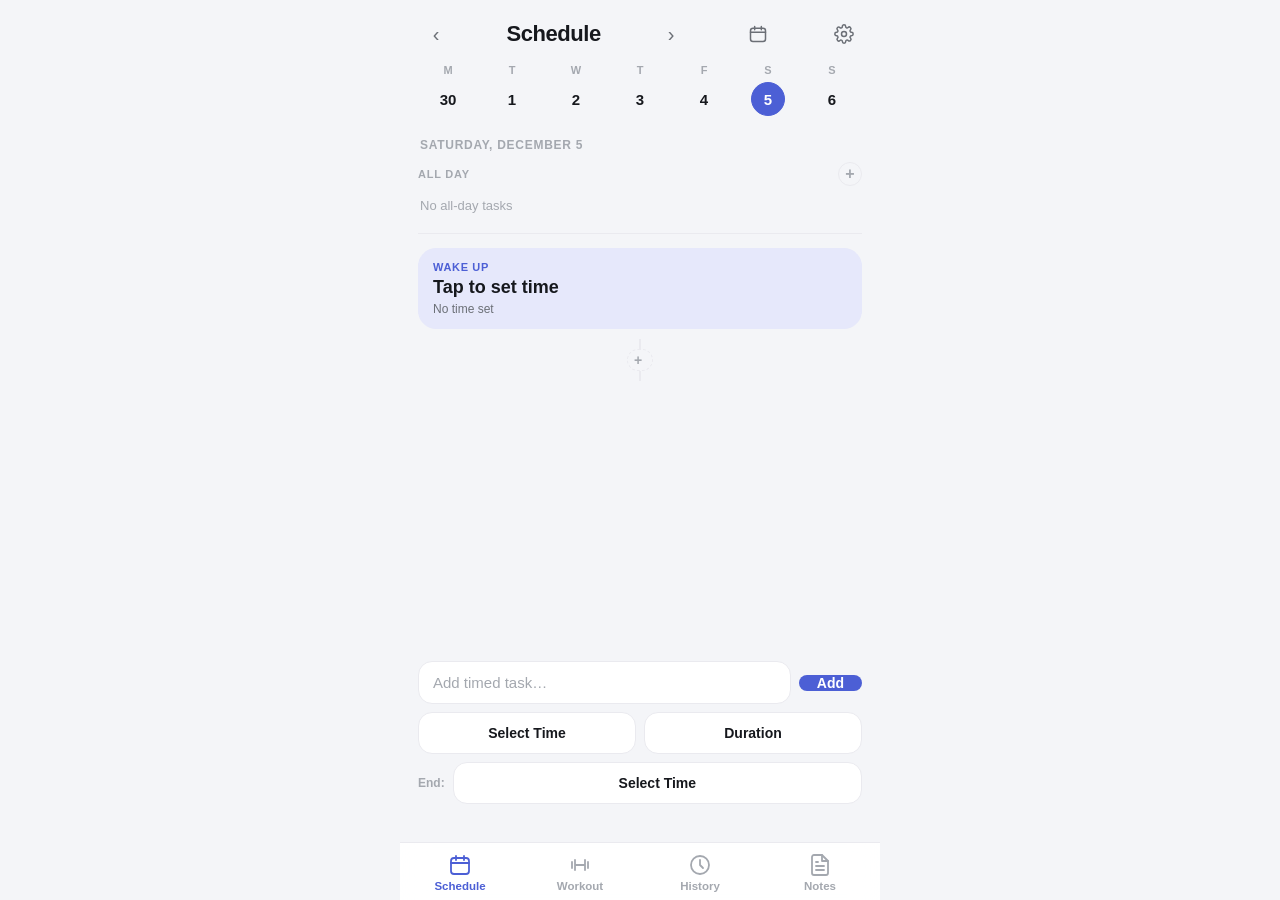
==== index.html @ 59e60d2a "Confirm before opening note links, showing the target URL" ====
<!-- write-permission test -->
<!DOCTYPE html>
<html lang="en">
<head>
<meta charset="UTF-8" />
<meta name="viewport" content="width=device-width, initial-scale=1, viewport-fit=cover, maximum-scale=1" />
<meta name="apple-mobile-web-app-capable" content="yes" />
<meta name="apple-mobile-web-app-status-bar-style" content="black-translucent" />
<meta name="apple-mobile-web-app-title" content="Day &amp; Lift" />
<meta name="mobile-web-app-capable" content="yes" />
<meta name="theme-color" content="#F4F5F8" />
<link rel="apple-touch-icon" href="icon.png" />
<title>Day &amp; Lift</title>
<style>
  :root{
    --accent-workout:#FF5A36;
    --accent-workout-soft:#FFE7DE;
    --accent-schedule:#4C5FD5;
    --accent-schedule-soft:#E6E8FB;
    --accent-notes:#10B981;
    --accent-notes-soft:#D1FAE5;
    --ink:#16181D;
    --ink-soft:#6B6F76;
    --ink-faint:#A4A8AF;
    --bg:#F4F5F8;
    --card:#FFFFFF;
    --line:#EAEAEF;
    --danger:#E0473E;
    --radius:18px;
  }
  *{box-sizing:border-box;-webkit-tap-highlight-color:transparent;}
  html,body{margin:0;padding:0;}
  body{
    font-family:-apple-system,BlinkMacSystemFont,"Segoe UI",Roboto,sans-serif;
    background:var(--bg);
    color:var(--ink);
    overscroll-behavior-y:none;
  }
  #app{
    max-width:480px;
    margin:0 auto;
    min-height:100vh;
    display:flex;
    flex-direction:column;
    position:relative;
  }
  .view{
    display:none;
    flex:1;
    padding:env(safe-area-inset-top,0px) 18px 0 18px;
    padding-bottom:96px;
    animation:fadeIn .18s ease;
  }
  .view.active{display:flex;flex-direction:column;}
  @keyframes fadeIn{from{opacity:0;transform:translateY(4px);}to{opacity:1;transform:none;}}

  .top-bar{
    display:flex;align-items:center;justify-content:space-between;
    padding:18px 2px 10px 2px;
  }
  .top-bar h1{font-size:22px;font-weight:800;margin:0;letter-spacing:-0.02em;}
  .week-nav{
    background:none;border:none;font-size:20px;color:var(--ink-soft);
    width:32px;height:32px;border-radius:50%;display:flex;align-items:center;justify-content:center;
  }
  .week-nav:active{background:var(--line);}
  .today-btn{
    border:none;background:var(--line);color:var(--ink-soft);
    font-size:12px;font-weight:700;padding:6px 10px;border-radius:20px;
  }

  .day-strip{
    display:flex;justify-content:space-between;gap:4px;
    padding:4px 0 18px 0;
  }
  .day-cell{
    flex:1;display:flex;flex-direction:column;align-items:center;gap:6px;
    background:none;border:none;padding:0;
  }
  .day-cell .wd{font-size:11px;font-weight:700;color:var(--ink-faint);}
  .day-cell .num{
    width:34px;height:34px;border-radius:50%;
    display:flex;align-items:center;justify-content:center;
    font-size:15px;font-weight:700;color:var(--ink);
    border:1.5px solid transparent;
  }
  .day-cell.today .num{border-color:var(--accent-color);}
  .day-cell.selected .num{background:var(--accent-color);color:#fff;border-color:var(--accent-color);}

  .section-label{
    font-size:12px;font-weight:800;letter-spacing:.06em;text-transform:uppercase;
    color:var(--ink-faint);margin:4px 2px 10px 2px;display:flex;align-items:center;
  }

  .list{display:flex;flex-direction:column;gap:10px;flex:1;overflow-y:auto;}

  .card{
    background:var(--card);border:1px solid var(--line);border-radius:var(--radius);
    padding:14px;display:flex;align-items:center;gap:12px;
  }
  .order-circle{
    width:30px;height:30px;border-radius:50%;background:var(--accent-color);
    color:#fff;font-weight:800;font-size:13px;
    display:flex;align-items:center;justify-content:center;flex-shrink:0;
  }
  .card-body{flex:1;min-width:0;}
  .card-body .name{font-weight:800;font-size:15px;line-height:1.3;}
  .card-body .sub{font-size:13px;color:var(--ink-soft);margin-top:2px;}
  .chevron{color:var(--ink-faint);font-size:18px;font-weight:700;}

  .task-card{align-items:stretch;}
  .task-time-bar{
    display:flex;justify-content:space-between;align-items:center;
    padding:0 2px 6px 2px;border-bottom:1px solid var(--line);margin-bottom:6px;
  }
  .task-time-range{display:flex;align-items:center;gap:5px;font-size:12px;font-weight:700;}
  .time-start{color:var(--accent-color);}
  .time-arrow{color:var(--ink-faint);font-size:11px;}
  .time-end{color:var(--ink-soft);}
  .time-unset{color:var(--ink-faint);font-style:italic;}
  .task-meta-dur{font-size:12px;font-weight:700;color:var(--ink-faint);}
  .pin-icon{font-size:11px;opacity:0.6;}
  .overlap-badge{font-size:11px;font-weight:700;color:#fff;background:var(--danger);border-radius:8px;padding:2px 8px;margin-bottom:4px;display:inline-block;}
  .task-main-row{display:flex;align-items:center;gap:12px;}
  /* Subtask progress pill on card */
  .subtask-pill{font-size:11px;font-weight:700;color:var(--ink-faint);background:var(--bg);border:1px solid var(--line);border-radius:20px;padding:2px 8px;margin-left:6px;white-space:nowrap;}
  .subtask-pill.done-all{color:var(--accent-schedule);border-color:var(--accent-schedule);}
  /* Subtask section in detail sheet */
  .subtask-section{margin:16px 0 0 0;}
  .subtask-section-label{font-size:12px;font-weight:800;color:var(--ink-faint);text-transform:uppercase;letter-spacing:.06em;margin-bottom:10px;}
  .subtask-list{display:flex;flex-direction:column;gap:6px;margin-bottom:10px;}
  .subtask-row{display:flex;align-items:center;gap:10px;background:var(--bg);border-radius:12px;padding:10px 12px;}
  .subtask-check{width:20px;height:20px;border-radius:50%;border:2px solid var(--line);background:none;cursor:pointer;flex-shrink:0;display:flex;align-items:center;justify-content:center;font-size:11px;font-weight:800;color:transparent;}
  .subtask-check.done{background:var(--accent-schedule);border-color:var(--accent-schedule);color:#fff;}
  .subtask-text{flex:1;font-size:14px;font-weight:600;}
  .subtask-text.done{text-decoration:line-through;color:var(--ink-faint);}
  .subtask-dur-label{font-size:12px;font-weight:700;color:var(--ink-faint);white-space:nowrap;}
  .subtask-del{background:none;border:none;color:var(--ink-faint);font-size:14px;cursor:pointer;padding:0 2px;line-height:1;}
  .subtask-add-row{display:flex;gap:8px;align-items:center;}
  .subtask-add-input{flex:1;border:1px solid var(--line);background:var(--card);border-radius:12px;padding:10px 12px;font-size:14px;color:var(--ink);}
  .subtask-dur-sel{border:1px solid var(--line);background:var(--card);border-radius:12px;padding:10px 8px;font-size:13px;font-weight:700;color:var(--ink);-webkit-appearance:none;appearance:none;width:90px;}
  .subtask-add-btn{border:none;background:var(--accent-schedule);color:#fff;font-weight:800;font-size:18px;border-radius:12px;width:40px;height:40px;cursor:pointer;flex-shrink:0;}
  /* Subtask rows on task card (same style as main row, separated by a rule) */
  .card-subtask-rows{display:flex;flex-direction:column;}
  .card-subtask-item{border-top:1px solid var(--line);margin-top:8px;padding-top:8px;}
  /* Timeline connector between cards */
  .tl-connector{
    display:flex;flex-direction:column;align-items:center;gap:0;padding:0;
  }
  .tl-line{width:2px;height:10px;background:var(--line);flex-shrink:0;}
  .tl-connector.tight .tl-line{height:3px;}
  .tl-insert-btn{
    display:flex;align-items:center;gap:6px;
    background:none;border:1.5px dashed var(--line);border-radius:20px;
    padding:3px 10px 3px 6px;cursor:pointer;color:var(--ink-faint);
    transition:border-color .15s,color .15s,opacity .15s;
  }
  .tl-connector.tight .tl-insert-btn{padding:2px 7px;opacity:.45;border-style:solid;border-width:1px;}
  .tl-connector.tight .tl-insert-btn:active{opacity:1;border-color:var(--accent-schedule);color:var(--accent-schedule);}
  .tl-insert-btn:active{border-color:var(--accent-schedule);color:var(--accent-schedule);}
  .tl-insert-icon{font-size:14px;font-weight:800;line-height:1;}
  .tl-gap-time{font-size:12px;font-weight:700;}
  .tl-free-time{font-size:11px;font-weight:500;opacity:0.7;}
  .checkbox{
    width:24px;height:24px;border-radius:50%;border:2px solid var(--line);
    flex-shrink:0;display:flex;align-items:center;justify-content:center;color:#fff;font-size:13px;
    background:var(--card);
  }
  .checkbox.done{background:var(--accent-color);border-color:var(--accent-color);}
  .task-text{flex:1;font-size:15px;font-weight:600;line-height:1.3;}
  .task-text.done{color:var(--ink-faint);text-decoration:line-through;}
  .task-time{font-size:12px;color:var(--ink-soft);margin-top:3px;font-weight:600;}
  .task-meta{font-size:12px;color:var(--ink-faint);margin-top:3px;font-weight:600;}
  .task-del{background:none;border:none;color:var(--ink-faint);font-size:18px;padding:0 2px;}
  .task-del.confirm{color:var(--danger);font-weight:800;}
  .subtask-del.confirm{color:var(--danger);font-weight:800;font-size:12px;}

  .empty-state{
    text-align:center;color:var(--ink-faint);font-size:14px;font-weight:600;
    padding:36px 12px;
  }

  .reorderable{touch-action:pan-y;user-select:none;}
  #sched-list,#wk-list{user-select:none;}
  .wakeup-card,.tl-connector{user-select:none;}
  .reorderable.dragging{
    box-shadow:0 10px 26px rgba(20,20,30,.2);
    opacity:.97;
    z-index:5;
    position:relative;
  }

  .add-bar{
    display:flex;gap:8px;margin-top:12px;
    position:sticky;bottom:0;background:var(--bg);padding-top:6px;
  }
  .add-bar input[type=text]{
    flex:1;border:1px solid var(--line);background:var(--card);
    border-radius:14px;padding:12px 14px;font-size:15px;color:var(--ink);
    min-width:0;
  }
  .add-bar select{
    border:1px solid var(--line);background:var(--card);
    border-radius:14px;padding:12px 8px;font-size:14px;color:var(--ink);font-weight:700;
    -webkit-appearance:none;appearance:none;text-align:center;
  }
  .add-bar input::placeholder{color:var(--ink-faint);}
  .add-bar button{
    border:none;background:var(--accent-color);color:#fff;font-weight:800;
    font-size:14px;border-radius:14px;padding:0 18px;
  }
  .add-bar button:active{opacity:.8;}
  /* Workout-specific two-row add bar */
  .wk-add-bar{
    display:flex;flex-direction:column;gap:6px;
    margin-top:12px;position:sticky;bottom:0;background:var(--bg);padding-top:6px;
  }
  .wk-add-row{display:flex;gap:8px;}
  .wk-add-row input[type=text]{
    flex:1;border:1px solid var(--line);background:var(--card);
    border-radius:14px;padding:12px 14px;font-size:15px;color:var(--ink);min-width:0;
  }
  .wk-add-row input[type=text]::placeholder{color:var(--ink-faint);}
  .wk-add-row button{
    border:none;background:var(--accent-color);color:#fff;font-weight:800;
    font-size:14px;border-radius:14px;padding:0 18px;
  }
  .wk-add-row button:active{opacity:.8;}
  .wk-add-row select{
    flex:1;border:1px solid var(--line);background:var(--card);
    border-radius:14px;padding:12px 8px;font-size:14px;color:var(--ink);font-weight:700;
    -webkit-appearance:none;appearance:none;text-align:center;
  }

  .bottom-nav{
    position:fixed;left:0;right:0;bottom:0;
    max-width:480px;margin:0 auto;
    background:rgba(255,255,255,.92);backdrop-filter:blur(14px);
    border-top:1px solid var(--line);
    display:flex;
    padding-bottom:env(safe-area-inset-bottom,0px);
  }
  .nav-btn{
    flex:1;display:flex;flex-direction:column;align-items:center;gap:3px;
    background:none;border:none;padding:10px 0 8px 0;color:var(--ink-faint);font-size:11.5px;font-weight:700;
  }
  .nav-btn svg{width:24px;height:24px;}
  .nav-btn.active{color:var(--nav-accent);}

  /* Set editor sheet */
  .overlay{
    position:fixed;inset:0;background:rgba(20,20,25,.4);
    display:none;align-items:flex-end;justify-content:center;z-index:50;
  }
  .overlay.open{display:flex;}
  .sheet{
    width:100%;max-width:480px;background:var(--bg);
    border-radius:24px 24px 0 0;padding:14px 18px;
    padding-bottom:calc(20px + env(safe-area-inset-bottom,0px));
    max-height:80vh;overflow-y:auto;
    transform:translateY(100%);transition:transform .22s ease;
  }
  .overlay.open .sheet{transform:none;}
  .sheet-handle{width:36px;height:5px;background:var(--line);border-radius:3px;margin:0 auto 14px auto;}
  .sheet-header{display:flex;align-items:center;justify-content:space-between;margin-bottom:14px;}
  .sheet-header h2{font-size:18px;font-weight:800;margin:0;}
  .editable-title{cursor:pointer;border-bottom:1.5px dashed transparent;transition:border-color .15s;}
  .editable-title:hover{border-bottom-color:var(--line);}
  .editable-title-input{font-size:18px;font-weight:800;border:none;border-bottom:2px solid var(--accent-color,var(--accent-schedule));background:none;color:var(--ink);outline:none;width:100%;min-width:0;}
  .sheet-icon-btn{background:var(--line);border:none;width:32px;height:32px;border-radius:50%;color:var(--ink-soft);font-size:15px;}
  .sheet-icon-btn.danger{background:#FBE3E1;color:var(--danger);}
  .set-row{
    background:var(--card);border:1px solid var(--line);border-radius:14px;
    padding:10px 12px;margin-bottom:8px;
  }
  .set-row-top{display:flex;align-items:center;justify-content:space-between;margin-bottom:8px;}
  .set-row-top .set-num{font-weight:800;font-size:13px;color:var(--ink-soft);}
  .set-row-top .rm{background:none;border:none;color:var(--ink-faint);font-size:17px;}
  .set-fields{display:flex;gap:10px;}
  .field-group{
    flex:1;display:flex;align-items:center;gap:5px;
    background:var(--bg);border:1px solid var(--line);border-radius:10px;padding:8px 10px;
  }
  .field-group input{
    width:30px;flex:0 0 auto;border:none;background:none;font-size:15px;font-weight:700;
    color:var(--ink);text-align:center;padding:0;
  }
  .field-group .sep{color:var(--ink-faint);font-weight:700;}
  .field-group .unit{font-size:11px;color:var(--ink-faint);font-weight:700;margin-left:auto;}
  .add-set-btn{
    width:100%;border:1.5px dashed var(--line);background:none;color:var(--accent-workout);
    font-weight:800;font-size:14px;border-radius:14px;padding:12px;margin-top:4px;
  }
  .wk-est-time{text-align:center;font-size:13px;font-weight:700;color:var(--ink-faint);padding:10px 0 4px;}
  .wk-timer-area-wrap{padding:10px 0 4px;}
  .wk-start-btn{width:100%;border:none;background:var(--accent-workout);color:#fff;font-weight:800;font-size:15px;border-radius:14px;padding:13px;cursor:pointer;margin-bottom:6px;}
  .wk-start-btn:active{opacity:.8;}
  .wk-pause-btn{width:100%;border:1.5px solid var(--accent-workout);background:none;color:var(--accent-workout);font-weight:800;font-size:15px;border-radius:14px;padding:13px;cursor:pointer;margin-bottom:6px;}
  .wk-pause-btn:active{opacity:.6;}
  .wk-reset-btn{display:block;width:100%;border:none;background:none;color:var(--ink-faint);font-size:13px;font-weight:700;padding:6px;cursor:pointer;text-align:center;}
  .wk-reset-btn:active{color:var(--danger);}
  .wk-timer-row{display:flex;align-items:baseline;justify-content:center;gap:10px;flex-wrap:wrap;padding:4px 0;}
  .wk-elapsed{font-size:22px;font-weight:800;color:var(--ink);font-variant-numeric:tabular-nums;}
  .wk-timer-stats{font-size:13px;font-weight:600;color:var(--ink-soft);}
  .wk-behind{color:var(--danger);}
  .wk-ex-dur{font-size:12px;font-weight:700;color:var(--ink-faint);margin-right:4px;white-space:nowrap;}
  .wk-done-circle{width:28px;height:28px;border-radius:50%;border:1.5px solid var(--line);display:flex;align-items:center;justify-content:center;font-size:13px;font-weight:700;color:var(--ink-faint);flex-shrink:0;cursor:pointer;}
  .wk-done-circle.done{background:var(--accent-workout);border-color:var(--accent-workout);color:#fff;}
  .card.ex-done{opacity:0.55;}
  .set-done-btn{background:none;border:1.5px solid var(--line);border-radius:50%;width:26px;height:26px;font-size:13px;color:var(--ink-faint);cursor:pointer;flex-shrink:0;display:flex;align-items:center;justify-content:center;}
  .set-done-btn.done{background:var(--accent-workout);border-color:var(--accent-workout);color:#fff;}
  .set-row.set-done{opacity:0.5;}
  .wk-rest-connector{display:flex;justify-content:center;padding:4px 0;cursor:pointer;}
  .wk-rest-label{font-size:12px;font-weight:600;color:var(--ink-faint);background:var(--line);border-radius:8px;padding:3px 10px;}
  .wk-rest-connector:active .wk-rest-label{opacity:0.6;}
  .wk-add-more-btn{
    width:100%;border:1.5px dashed var(--line);background:none;color:var(--accent-workout);
    font-weight:800;font-size:14px;border-radius:14px;padding:13px;margin-top:4px;cursor:pointer;
  }
  .wk-select-btn{background:none;border:1.5px solid var(--line);border-radius:10px;padding:5px 11px;font-size:13px;font-weight:700;color:var(--ink-soft);cursor:pointer;flex-shrink:0;}
  .wk-select-btn.active{background:var(--accent-workout);border-color:var(--accent-workout);color:#fff;}
  .wk-lib-link{width:100%;border:1.5px dashed var(--line);background:none;color:var(--ink-soft);font-weight:700;font-size:13px;border-radius:14px;padding:10px;margin-top:4px;cursor:pointer;}
  .wk-lib-date-btn{margin-left:auto;background:none;border:1.5px solid var(--line);border-radius:10px;padding:4px 10px;font-size:12px;font-weight:700;color:var(--ink-soft);cursor:pointer;flex-shrink:0;}
  .sheet-lib-save-btn{width:100%;border:1.5px dashed var(--line);background:none;color:var(--ink-soft);font-weight:700;font-size:13px;border-radius:14px;padding:11px;margin-top:14px;cursor:pointer;}
  .sheet-lib-save-btn:active{color:var(--accent-workout);border-color:var(--accent-workout);}
  .lib-sel-actions{display:flex;gap:8px;padding:10px 0 4px;}
  .lib-sel-count{font-size:13px;font-weight:700;color:var(--ink-soft);flex:1;align-self:center;}
  .lib-sel-add-btn{background:var(--accent-workout);color:#fff;border:none;border-radius:10px;padding:8px 13px;font-size:13px;font-weight:700;cursor:pointer;}
  .lib-sel-add-btn:disabled{opacity:.4;cursor:default;}
  .lib-sel-del-btn{background:none;border:1.5px solid var(--danger);color:var(--danger);border-radius:10px;padding:7px 13px;font-size:13px;font-weight:700;cursor:pointer;}
  .lib-sel-del-btn:disabled{opacity:.4;cursor:default;}
  .lib-ex-row.lib-selected{outline:2px solid var(--accent-workout);border-radius:10px;background:var(--accent-workout-soft);}
  .ex-sel-dot{width:22px;height:22px;border-radius:50%;border:2px solid var(--line);display:flex;align-items:center;justify-content:center;font-size:12px;color:var(--ink-faint);flex-shrink:0;}
  .ex-sel-dot.sel{background:var(--accent-workout);border-color:var(--accent-workout);color:#fff;}
  .card.ex-selected{outline:2px solid var(--accent-workout);background:var(--accent-workout-soft);}
  /* Sticky select bar */
  #wk-select-sticky{display:none;position:sticky;bottom:0;background:var(--bg);flex-direction:column;gap:6px;padding:10px 0 calc(10px + env(safe-area-inset-bottom,0px));border-top:1px solid var(--line);}
  #wk-select-sticky.visible{display:flex;}
  .sel-sticky-row{display:flex;align-items:center;gap:8px;}
  .sel-count-lbl{font-size:13px;font-weight:700;color:var(--ink-soft);flex:1;}
  .sel-action-btn{background:var(--accent-workout);color:#fff;border:none;border-radius:10px;padding:9px 13px;font-size:13px;font-weight:700;cursor:pointer;flex:1;}
  .sel-action-btn:disabled{opacity:.4;cursor:default;}
  .sel-del-btn{background:none;border:1.5px solid var(--danger);color:var(--danger);border-radius:10px;padding:8px 13px;font-size:13px;font-weight:700;cursor:pointer;flex:1;}
  .sel-del-btn:disabled{opacity:.4;cursor:default;}
  .sel-all-btn{background:none;border:1.5px solid var(--line);border-radius:10px;padding:8px 13px;font-size:13px;font-weight:700;color:var(--ink-soft);cursor:pointer;}
  .sel-cancel-btn{background:none;border:1.5px solid var(--line);border-radius:10px;padding:8px 13px;font-size:13px;font-weight:700;color:var(--ink-soft);cursor:pointer;}
  /* Toast */
  #wk-toast{position:fixed;top:64px;left:50%;transform:translateX(-50%);background:#1a1a1a;color:#fff;font-size:14px;font-weight:700;padding:11px 22px;border-radius:100px;z-index:200;pointer-events:none;opacity:0;transition:opacity .22s ease;white-space:nowrap;}
  #wk-toast.show{opacity:1;}
  .lib-ex-row{display:flex;align-items:center;gap:10px;padding:12px 0;border-bottom:1px solid var(--line);}
  .lib-ex-info{flex:1;min-width:0;}
  .lib-ex-name{font-size:15px;font-weight:700;color:var(--ink);white-space:nowrap;overflow:hidden;text-overflow:ellipsis;}
  .lib-ex-sub{font-size:12px;color:var(--ink-faint);margin-top:2px;}
  .lib-add-btn{background:var(--accent-workout);color:#fff;border:none;border-radius:10px;padding:7px 13px;font-size:13px;font-weight:700;cursor:pointer;flex-shrink:0;}
  .lib-del-btn{background:none;border:none;color:var(--ink-faint);font-size:18px;cursor:pointer;padding:4px 6px;flex-shrink:0;}
  .lib-empty{text-align:center;padding:32px 16px;color:var(--ink-faint);font-size:14px;line-height:1.5;}
  #lib-search{display:block;width:100%;border:1.5px solid var(--line);border-radius:14px;padding:11px 14px;font-size:14px;color:var(--ink);background:var(--bg);margin-bottom:12px;box-sizing:border-box;}
  #wk-suggest-list{display:none;position:fixed;left:0;right:0;z-index:40;background:var(--card);border:1.5px solid var(--line);border-radius:16px 16px 0 0;overflow-y:auto;max-height:45vh;box-shadow:0 -4px 20px rgba(0,0,0,.12);}
  #wk-suggest-list.open{display:block;}
  .wk-suggest-row{display:flex;align-items:center;gap:8px;padding:13px 16px;cursor:pointer;border-bottom:1px solid var(--line);}
  .wk-suggest-row:last-child{border-bottom:none;}
  .wk-suggest-row:active{background:var(--accent-workout-soft);}
  .wk-suggest-name{font-size:14px;font-weight:700;color:var(--ink);}
  .wk-suggest-sub{font-size:12px;color:var(--ink-faint);}
  .wk-suggest-browse{display:block;width:100%;text-align:center;padding:11px;font-size:13px;font-weight:700;color:var(--accent-workout);background:none;border:none;border-top:1.5px solid var(--line);cursor:pointer;}
  .wk-suggest-browse:active{opacity:.7;}
  .wk-search-expand-btn{background:none;border:1px solid var(--line);border-radius:10px;padding:0 10px;font-size:16px;color:var(--ink-faint);cursor:pointer;flex-shrink:0;height:44px;}
  .sets-stepper{display:flex;align-items:center;justify-content:center;gap:20px;padding:16px 0 4px;}
  .sets-stepper-btn{background:none;border:2px solid var(--line);border-radius:50%;width:42px;height:42px;font-size:24px;line-height:1;cursor:pointer;color:var(--ink-soft);display:flex;align-items:center;justify-content:center;}
  .sets-stepper-val{font-size:40px;font-weight:800;color:var(--ink);min-width:52px;text-align:center;font-variant-numeric:tabular-nums;}
  .sets-confirm-reps{text-align:center;font-size:14px;color:var(--ink-soft);padding:4px 0;}
  .sets-confirm-label{text-align:center;font-size:13px;color:var(--ink-faint);padding-bottom:20px;}
  .sets-confirm-add-btn{display:block;width:100%;border:none;background:var(--accent-workout);color:#fff;font-weight:800;font-size:15px;border-radius:14px;padding:14px;cursor:pointer;}
  .lib-dup-msg{font-size:14px;color:var(--ink-soft);margin:4px 0 20px;line-height:1.6;}
  .lib-dup-actions{display:flex;flex-direction:column;gap:8px;}
  .lib-dup-replace-btn{border:none;background:var(--accent-workout);color:#fff;border-radius:14px;padding:13px;font-size:15px;font-weight:800;cursor:pointer;width:100%;}
  .lib-dup-sep-btn{border:1.5px solid var(--line);background:none;color:var(--ink-soft);border-radius:14px;padding:12px;font-size:15px;font-weight:700;cursor:pointer;width:100%;}
  .ex-active-card{flex-direction:column;align-items:stretch;gap:0;}
  .ex-active-header{display:flex;align-items:center;gap:12px;padding-bottom:12px;border-bottom:1px solid var(--line);margin-bottom:10px;}
  .ex-active-sets{display:flex;flex-direction:column;gap:6px;}
  .active-set-row{display:flex;align-items:center;gap:8px;padding:8px 4px;border-radius:10px;}
  .active-set-row.set-done{opacity:0.5;}
  .active-set-row.set-active{background:var(--accent-workout-soft);}
  .active-set-inputs{display:flex;align-items:center;gap:4px;flex:1;}
  .w-input.mini,.rmin-input.mini,.rmax-input.mini,.ractual-input.mini{width:46px;border:1px solid var(--line);border-radius:8px;padding:5px 6px;font-size:14px;font-weight:700;color:var(--ink);background:var(--bg);text-align:center;}
  .set-target{font-size:12px;color:var(--ink-faint);white-space:nowrap;margin-left:2px;}
  .set-num{font-size:13px;font-weight:700;color:var(--ink-soft);white-space:nowrap;}
  .sep{font-size:13px;color:var(--ink-faint);}
  .start-set-btn{background:none;border:none;font-size:16px;color:var(--ink-faint);cursor:pointer;padding:4px;}
  .start-set-btn.active{color:var(--accent-workout);}
  .rest-cd{text-align:center;padding:8px 0;font-size:14px;font-weight:700;color:var(--ink-soft);}
  .rest-cd-time{font-size:20px;font-weight:800;color:var(--accent-workout);font-variant-numeric:tabular-nums;}
  .rest-cd-done{text-align:center;padding:8px 0;font-size:14px;font-weight:700;color:var(--accent-workout);}
  .add-photo-btn{
    width:100%;border:1.5px dashed var(--line);background:none;color:var(--accent-schedule);
    font-weight:800;font-size:14px;border-radius:14px;padding:12px;margin-top:4px;
  }
  .dur-row{
    display:flex;align-items:center;gap:8px;margin-bottom:14px;
    background:var(--card);border:1px solid var(--line);border-radius:14px;padding:12px 14px;
  }
  .dur-row .dur-label{font-size:14px;font-weight:700;color:var(--ink-soft);flex:1;}
  .dur-row input{
    width:64px;border:none;background:none;font-size:15px;font-weight:700;
    color:var(--ink);text-align:right;padding:0;
  }
  .dur-row .dur-unit{font-size:13px;color:var(--ink-faint);font-weight:700;}
  .task-notes{
    width:100%;min-height:90px;border:1px solid var(--line);background:var(--card);
    border-radius:14px;padding:12px 14px;font-size:15px;color:var(--ink);
    font-family:inherit;resize:vertical;margin-bottom:14px;
  }
  .photo-grid{display:flex;flex-wrap:wrap;gap:8px;margin-bottom:10px;}
  .photo-thumb{
    position:relative;width:84px;height:84px;border-radius:12px;overflow:hidden;
    border:1px solid var(--line);
  }
  .photo-thumb img{width:100%;height:100%;object-fit:cover;display:block;}
  .photo-thumb .photo-rm{
    position:absolute;top:3px;right:3px;width:20px;height:20px;border-radius:50%;
    background:rgba(0,0,0,.55);color:#fff;border:none;font-size:12px;line-height:1;
    display:flex;align-items:center;justify-content:center;
  }
  .photo-error{color:var(--danger);font-size:12px;font-weight:700;margin-top:4px;min-height:14px;}
  .delete-exercise-row{margin-top:18px;text-align:center;}
  .delete-exercise-row button{background:none;border:none;color:var(--danger);font-weight:700;font-size:14px;}
  .settings-cog{background:none;border:none;color:var(--ink-soft);width:32px;height:32px;display:flex;align-items:center;justify-content:center;border-radius:50%;}
  .settings-cog:active{background:var(--line);}
  .settings-row{background:var(--card);border:1px solid var(--line);border-radius:14px;padding:14px;display:flex;align-items:center;justify-content:space-between;gap:12px;margin-bottom:10px;}
  .settings-row-label{flex:1;}
  .settings-row-title{font-size:15px;font-weight:700;color:var(--ink);}
  .settings-row-sub{font-size:12px;color:var(--ink-faint);margin-top:2px;}
  .settings-select{border:1px solid var(--line);background:var(--bg);border-radius:10px;padding:8px 10px;font-size:14px;font-weight:700;color:var(--ink);-webkit-appearance:none;appearance:none;text-align:center;}
  .wakeup-card{background:var(--accent-schedule-soft);border:1px solid var(--accent-schedule-soft);border-radius:var(--radius);padding:12px 14px;display:flex;flex-direction:column;gap:4px;cursor:pointer;}
  .wakeup-card .wakeup-label{font-size:11px;font-weight:800;letter-spacing:.06em;text-transform:uppercase;color:var(--accent-schedule);}
  .wakeup-card .wakeup-time{font-size:18px;font-weight:800;color:var(--ink);}
  .wakeup-card .wakeup-tap{font-size:12px;color:var(--ink-soft);}
  /* Calendar */
  .cal-btn{background:var(--line);border:none;width:40px;height:40px;border-radius:14px;display:flex;align-items:center;justify-content:center;color:var(--ink-soft);flex-shrink:0;}
  .cal-btn:active{background:var(--accent-schedule-soft);}
  .cal-grid{display:grid;grid-template-columns:repeat(7,1fr);gap:4px;margin:12px 0;}
  .cal-wd{text-align:center;font-size:11px;font-weight:800;color:var(--ink-faint);padding:4px 0;}
  .cal-day{
    aspect-ratio:1;display:flex;align-items:center;justify-content:center;
    border:none;background:none;border-radius:50%;font-size:14px;font-weight:600;color:var(--ink);
  }
  .cal-day.other-month{color:var(--ink-faint);}
  .cal-day.today{border:1.5px solid var(--accent-schedule);color:var(--accent-schedule);}
  .cal-day.selected{background:var(--accent-schedule);color:#fff;}
  .cal-day:active{background:var(--accent-schedule-soft);}
  .cal-nav{display:flex;align-items:center;justify-content:space-between;margin-bottom:4px;}
  .cal-nav h3{font-size:17px;font-weight:800;margin:0;}
  .cal-nav-btn{background:none;border:none;font-size:22px;color:var(--ink-soft);width:36px;height:36px;border-radius:50%;display:flex;align-items:center;justify-content:center;}
  .cal-nav-btn:active{background:var(--line);}
  /* All-day section */
  #sched-scroll-area{flex:1;overflow-y:auto;display:flex;flex-direction:column;}
  #sched-allday-section{padding:0 0 4px 0;}
  .allday-header{display:flex;align-items:center;justify-content:space-between;margin-bottom:8px;}
  .allday-label{font-size:11px;font-weight:800;letter-spacing:.07em;text-transform:uppercase;color:var(--ink-faint);}
  .allday-add-btn{background:none;border:1.5px solid var(--line);width:24px;height:24px;border-radius:50%;color:var(--ink-faint);font-size:16px;font-weight:800;display:flex;align-items:center;justify-content:center;line-height:1;}
  .allday-input{width:100%;border:1px dashed var(--line);background:none;border-radius:12px;padding:10px 14px;font-size:14px;color:var(--ink);margin-top:6px;display:none;}
  .allday-input.visible{display:block;}
  .allday-input::placeholder{color:var(--ink-faint);}
  .allday-card{background:var(--card);border:1px solid var(--line);border-radius:14px;padding:11px 14px;display:flex;align-items:center;gap:10px;margin-bottom:6px;touch-action:pan-y;user-select:none;}
  .allday-card.dragging{opacity:.3;}
  .allday-divider{height:1px;background:var(--line);margin:10px 0 14px 0;}
  /* Drop indicator */
  .drop-indicator{height:3px;background:var(--accent-schedule);border-radius:2px;margin:4px 0;display:none;}
  .drop-indicator.visible{display:block;}
  /* Drag ghost */
  #drag-ghost{position:fixed;left:18px;right:18px;pointer-events:none;z-index:200;opacity:.92;box-shadow:0 10px 26px rgba(20,20,30,.25);border-radius:14px;background:var(--card);border:1px solid var(--line);padding:11px 14px;display:flex;align-items:center;gap:10px;font-size:15px;font-weight:600;color:var(--ink);}

  /* Tags */
  .tag-chip{display:inline-flex;align-items:center;gap:5px;padding:5px 11px;border-radius:100px;font-size:12px;font-weight:700;cursor:pointer;white-space:nowrap;border:1.5px solid transparent;flex-shrink:0;}
  .tag-chip.sel{opacity:1;}
  .tag-chip:not(.sel){opacity:.55;}
  .tag-add-chip{display:inline-flex;align-items:center;gap:4px;padding:5px 11px;border-radius:100px;font-size:12px;font-weight:700;cursor:pointer;white-space:nowrap;background:none;border:1.5px dashed var(--line);color:var(--ink-soft);}
  .tags-scroll{display:flex;gap:8px;overflow-x:auto;padding:4px 0 8px;-webkit-overflow-scrolling:touch;}
  .tags-scroll::-webkit-scrollbar{display:none;}
  .tag-create-row{display:flex;gap:8px;align-items:center;margin-top:8px;}
  .tag-create-input{flex:1;border:1.5px solid var(--line);border-radius:10px;padding:8px 12px;font-size:14px;font-weight:600;color:var(--ink);background:var(--bg);outline:none;}
  .tag-create-btn{background:var(--accent-workout);border:none;color:#fff;border-radius:10px;padding:8px 14px;font-size:13px;font-weight:700;cursor:pointer;}
  .tag-create-cancel{background:none;border:1.5px solid var(--line);border-radius:10px;padding:8px 12px;font-size:13px;font-weight:700;color:var(--ink-soft);cursor:pointer;}

  /* Finish sheet */
  .finish-name-input{display:block;width:100%;border:1.5px solid var(--line);border-radius:14px;padding:12px 14px;font-size:16px;font-weight:700;color:var(--ink);background:var(--bg);margin-bottom:14px;box-sizing:border-box;}
  .finish-section-lbl{font-size:11px;font-weight:800;text-transform:uppercase;letter-spacing:.06em;color:var(--ink-faint);margin-bottom:6px;display:block;}
  .finish-summary{background:var(--card);border-radius:14px;padding:14px 16px;margin:14px 0;display:grid;grid-template-columns:1fr 1fr;gap:12px 8px;}
  .finish-stat-val{font-size:22px;font-weight:800;color:var(--ink);}
  .finish-stat-lbl{font-size:11px;font-weight:700;color:var(--ink-faint);text-transform:uppercase;letter-spacing:.04em;margin-top:1px;}
  .finish-save-btn{display:block;width:100%;border:none;background:var(--accent-workout);color:#fff;font-weight:800;font-size:16px;border-radius:14px;padding:14px;cursor:pointer;margin-top:4px;}
  .wk-finish-btn{display:block;width:100%;border:none;background:var(--accent-workout);color:#fff;font-size:15px;font-weight:800;border-radius:14px;padding:12px;cursor:pointer;margin-bottom:6px;}

  /* History cards */
  .hist-card{background:var(--card);border-radius:16px;padding:14px 16px;margin-bottom:10px;position:relative;}
  .hist-card-name{font-size:16px;font-weight:800;color:var(--ink);margin-bottom:2px;}
  .hist-card-date{font-size:13px;color:var(--ink-soft);margin-bottom:8px;}
  .hist-card-tags{display:flex;flex-wrap:wrap;gap:6px;margin-bottom:8px;}
  .hist-card-stats{font-size:13px;color:var(--ink-faint);font-weight:600;}
  .hist-card-del{position:absolute;top:12px;right:12px;background:none;border:none;font-size:16px;color:var(--ink-faint);cursor:pointer;padding:4px;}
  .hist-empty{text-align:center;padding:48px 16px;color:var(--ink-faint);font-size:14px;line-height:1.7;}
  .tag-manager-btn{background:none;border:1.5px solid var(--line);border-radius:10px;padding:5px 11px;font-size:13px;font-weight:700;color:var(--ink-soft);cursor:pointer;}
  .tag-manager-row{display:flex;align-items:center;gap:10px;padding:10px 0;border-bottom:1px solid var(--line);}
  .tag-manager-chip{flex:1;display:inline-flex;align-items:center;gap:8px;font-size:14px;font-weight:700;color:var(--ink);}
  .tag-manager-del{background:none;border:none;color:var(--ink-faint);font-size:16px;cursor:pointer;padding:4px;}

  /* Library exercise row tags */
  .lib-ex-tags{display:flex;flex-wrap:wrap;gap:5px;margin-top:6px;}
  .lib-ex-tags .tag-chip{font-size:11px;padding:3px 8px;}
  .lib-ex-edit-btn{background:none;border:none;color:var(--ink-faint);font-size:16px;cursor:pointer;padding:4px 8px;flex-shrink:0;line-height:1;}

  /* History detail sheet */
  .hist-detail-section-lbl{font-size:11px;font-weight:800;text-transform:uppercase;letter-spacing:.06em;color:var(--ink-faint);margin:14px 0 6px;display:block;}
  .hist-detail-breakdown{}
  .hist-detail-bp-row{display:flex;align-items:center;justify-content:space-between;padding:9px 0;border-bottom:1px solid var(--line);}
  .hist-detail-bp-tag{display:flex;align-items:center;gap:8px;font-size:14px;font-weight:700;color:var(--ink);}
  .hist-detail-bp-sets{font-size:14px;font-weight:800;color:var(--ink);white-space:nowrap;}
  .hist-jump-btn{display:block;width:100%;border:none;background:var(--accent-schedule);color:#fff;font-weight:800;font-size:15px;border-radius:14px;padding:14px;cursor:pointer;margin-top:14px;}
  .hist-card{cursor:pointer;}
  .hist-detail-ex-item{padding:9px 0;border-bottom:1px solid var(--line);}
  .hist-detail-ex-name{font-size:14px;font-weight:700;color:var(--ink);margin-bottom:6px;}
  .hist-detail-set-pills{display:flex;flex-wrap:wrap;gap:5px;}
  .hist-detail-set-pill{background:var(--bg);border:1px solid var(--line);border-radius:8px;padding:4px 9px;font-size:12px;font-weight:600;color:var(--ink-soft);}
  .hist-detail-set-pill.done{color:var(--ink);border-color:var(--accent-workout);background:var(--accent-workout-soft);}
  .hist-detail-dup-btn{display:block;width:100%;border:none;background:var(--accent-workout);color:#fff;font-weight:800;font-size:15px;border-radius:14px;padding:13px;cursor:pointer;margin-top:14px;}
  .hist-detail-jump-btn2{display:block;width:100%;border:1.5px solid var(--line);background:none;color:var(--ink-soft);font-weight:700;font-size:14px;border-radius:14px;padding:12px;cursor:pointer;margin-top:8px;}
  /* Duplicate sheet */
  .hist-dup-ex-row{display:flex;align-items:center;gap:12px;padding:11px 0;border-bottom:1px solid var(--line);cursor:pointer;user-select:none;}
  .hist-dup-ex-check{width:24px;height:24px;border-radius:50%;border:2px solid var(--line);display:flex;align-items:center;justify-content:center;font-size:12px;font-weight:800;flex-shrink:0;color:transparent;transition:background .12s,border-color .12s;}
  .hist-dup-ex-row.sel .hist-dup-ex-check{background:var(--accent-workout);border-color:var(--accent-workout);color:#fff;}
  .hist-dup-ex-info{flex:1;min-width:0;}
  .hist-dup-ex-name{font-size:14px;font-weight:700;color:var(--ink);}
  .hist-dup-ex-sub{font-size:12px;color:var(--ink-faint);font-weight:600;margin-top:1px;}
  .hist-dup-date{display:block;width:100%;border:1.5px solid var(--line);border-radius:14px;padding:12px 14px;font-size:15px;font-weight:600;color:var(--ink);background:var(--card);box-sizing:border-box;}
  .hist-dup-confirm-btn{display:block;width:100%;border:none;background:var(--accent-workout);color:#fff;font-weight:800;font-size:15px;border-radius:14px;padding:14px;cursor:pointer;margin-top:14px;}
  .hist-dup-confirm-btn:disabled{opacity:.45;cursor:default;}

  /* Notes */
  .note-search{display:block;width:100%;border:1.5px solid var(--line);border-radius:14px;padding:11px 14px;font-size:14px;color:var(--ink);background:var(--card);margin-bottom:14px;box-sizing:border-box;}
  .note-search:focus{outline:none;border-color:var(--accent-notes);}
  .note-card{background:var(--card);border:1px solid var(--line);border-radius:var(--radius);padding:14px;margin-bottom:10px;position:relative;cursor:pointer;}
  .note-card:active{box-shadow:0 0 0 2px var(--accent-notes);}
  .note-card-header{display:flex;align-items:flex-start;justify-content:space-between;gap:6px;margin-bottom:6px;}
  .note-title{font-size:16px;font-weight:800;color:var(--ink);flex:1;line-height:1.3;}
  .note-highlight-chip{flex-shrink:0;display:inline-block;font-size:11px;font-weight:800;padding:3px 10px;border-radius:20px;background:var(--accent-notes-soft);color:var(--accent-notes);white-space:nowrap;max-width:110px;overflow:hidden;text-overflow:ellipsis;}
  .note-desc{font-size:14px;color:var(--ink-soft);line-height:1.55;margin-bottom:8px;display:-webkit-box;-webkit-line-clamp:3;-webkit-box-orient:vertical;overflow:hidden;}
  .note-card-footer{display:flex;align-items:flex-start;gap:8px;margin-top:6px;}
  .note-card-links{display:flex;flex-direction:column;gap:3px;flex:1;min-width:0;}
  .note-link{font-size:12px;font-weight:700;color:var(--accent-notes);text-decoration:none;overflow:hidden;text-overflow:ellipsis;white-space:nowrap;display:block;}
  .note-link-plain{font-size:12px;font-weight:600;color:var(--ink-soft);overflow:hidden;text-overflow:ellipsis;white-space:nowrap;display:block;}
  .note-link:active{opacity:.7;}
  .note-time{font-size:11px;color:var(--ink-faint);font-weight:600;flex-shrink:0;margin-left:auto;padding-top:1px;}

  /* Full-page note view */
  .note-page{position:fixed;top:0;left:0;right:0;bottom:0;z-index:60;background:var(--bg);display:flex;flex-direction:column;transform:translateX(100%);transition:transform .28s cubic-bezier(.4,0,.2,1);overscroll-behavior:contain;padding-top:env(safe-area-inset-top,0px);}
  .note-page.open{transform:translateX(0);}
  .note-page-header{display:flex;align-items:center;gap:6px;padding:14px 12px 10px;border-bottom:1px solid var(--line);flex-shrink:0;}
  .note-page-back{border:none;background:none;font-size:24px;color:var(--ink);padding:2px 6px;cursor:pointer;line-height:1;font-weight:300;}
  .note-page-htitle{flex:1;font-size:17px;font-weight:800;color:var(--ink);overflow:hidden;text-overflow:ellipsis;white-space:nowrap;}
  .note-page-del{border:none;background:none;font-size:19px;padding:6px;border-radius:10px;cursor:pointer;line-height:1;color:var(--ink-faint);}
  .note-page-del.armed{color:#ef4444;font-size:11px;font-weight:700;background:#fee2e2;padding:6px 10px;border-radius:10px;}
  .note-page-edit{border:none;background:none;font-size:17px;padding:6px;border-radius:10px;cursor:pointer;line-height:1;color:var(--ink);}
  .note-page-close{border:none;background:none;font-size:18px;padding:6px;border-radius:10px;cursor:pointer;line-height:1;color:var(--ink-faint);font-weight:700;}
  .note-page-body{flex:1;overflow-y:auto;padding:18px 16px 32px;}
  .note-ro-title{font-size:22px;font-weight:900;color:var(--ink);line-height:1.25;margin-bottom:10px;}
  .note-ro-chip{display:inline-block;font-size:12px;font-weight:800;padding:4px 12px;border-radius:20px;background:var(--accent-notes-soft);color:var(--accent-notes);margin-bottom:14px;}
  .note-ro-desc{font-size:15px;color:var(--ink-soft);line-height:1.65;white-space:pre-wrap;margin-bottom:16px;}
  .note-ro-links-hdr{font-size:12px;font-weight:800;color:var(--ink-faint);text-transform:uppercase;letter-spacing:.05em;margin-bottom:10px;}
  .note-ro-links{display:flex;flex-direction:column;gap:10px;}
  .note-ro-link-row{display:flex;align-items:baseline;gap:8px;flex-wrap:wrap;}
  .note-ro-link-label{font-size:13px;font-weight:800;color:var(--ink);flex-shrink:0;}
  .note-ro-link-val{font-size:14px;color:var(--accent-notes);font-weight:600;word-break:break-all;text-decoration:none;}
  .note-ro-link-val.plain{color:var(--ink-soft);text-decoration:none;}
  .note-field{display:block;width:100%;border:1px solid var(--line);background:var(--card);border-radius:14px;padding:12px 14px;font-size:15px;color:var(--ink);margin-bottom:10px;box-sizing:border-box;font-family:inherit;}
  .note-field::placeholder{color:var(--ink-faint);}
  .note-field:focus{outline:none;border-color:var(--accent-notes);}
  textarea.note-field{min-height:110px;resize:vertical;}
  .note-links-section{margin-top:6px;margin-bottom:4px;}
  .note-links-section-hdr{font-size:12px;font-weight:800;color:var(--ink-faint);text-transform:uppercase;letter-spacing:.05em;margin-bottom:10px;}
  .note-link-row{display:flex;align-items:center;gap:7px;margin-bottom:8px;}
  .note-link-row-label{flex:0 0 95px;border:1px solid var(--line);background:var(--card);border-radius:10px;padding:9px 10px;font-size:13px;color:var(--ink);box-sizing:border-box;font-family:inherit;}
  .note-link-row-label:focus{outline:none;border-color:var(--accent-notes);}
  .note-link-row-url{flex:1;border:1px solid var(--line);background:var(--card);border-radius:10px;padding:9px 10px;font-size:13px;color:var(--ink);box-sizing:border-box;font-family:inherit;min-width:0;}
  .note-link-row-url:focus{outline:none;border-color:var(--accent-notes);}
  .note-link-row-del{flex-shrink:0;border:none;background:none;font-size:17px;color:var(--ink-faint);padding:4px 5px;cursor:pointer;line-height:1;}
  .note-add-link-btn{border:1.5px dashed var(--accent-notes);background:none;color:var(--accent-notes);font-weight:700;font-size:13px;border-radius:10px;padding:9px 14px;cursor:pointer;display:block;width:100%;margin-top:2px;box-sizing:border-box;}
  .note-save-btn{display:block;width:100%;border:none;background:var(--accent-notes);color:#fff;font-weight:800;font-size:16px;border-radius:14px;padding:14px;cursor:pointer;margin-top:14px;box-sizing:border-box;}
  .note-save-btn:active{opacity:.85;}
</style>
</head>
<body>
<div id="app">

  <!-- SCHEDULE VIEW -->
  <main class="view active" id="view-schedule" style="--accent-color:var(--accent-schedule);">
    <div class="top-bar">
      <button class="week-nav" id="sched-prev">‹</button>
      <h1>Schedule</h1>
      <button class="week-nav" id="sched-next">›</button>
      <button class="settings-cog" id="sched-cal-btn" title="Pick date">
        <svg viewBox="0 0 24 24" fill="none" stroke="currentColor" stroke-width="1.8" stroke-linecap="round" stroke-linejoin="round" width="22" height="22"><rect x="3" y="5" width="18" height="16" rx="3"/><path d="M8 3v4M16 3v4M3 10h18"/></svg>
      </button>
      <button class="settings-cog" id="open-settings" title="Settings">
        <svg viewBox="0 0 24 24" fill="none" stroke="currentColor" stroke-width="1.8" stroke-linecap="round" stroke-linejoin="round" width="22" height="22"><circle cx="12" cy="12" r="3"/><path d="M19.4 15a1.65 1.65 0 0 0 .33 1.82l.06.06a2 2 0 0 1-2.83 2.83l-.06-.06a1.65 1.65 0 0 0-1.82-.33 1.65 1.65 0 0 0-1 1.51V21a2 2 0 0 1-4 0v-.09A1.65 1.65 0 0 0 9 19.4a1.65 1.65 0 0 0-1.82.33l-.06.06a2 2 0 0 1-2.83-2.83l.06-.06A1.65 1.65 0 0 0 4.68 15a1.65 1.65 0 0 0-1.51-1H3a2 2 0 0 1 0-4h.09A1.65 1.65 0 0 0 4.6 9a1.65 1.65 0 0 0-.33-1.82l-.06-.06a2 2 0 0 1 2.83-2.83l.06.06A1.65 1.65 0 0 0 9 4.68a1.65 1.65 0 0 0 1-1.51V3a2 2 0 0 1 4 0v.09a1.65 1.65 0 0 0 1 1.51 1.65 1.65 0 0 0 1.82-.33l.06-.06a2 2 0 0 1 2.83 2.83l-.06.06A1.65 1.65 0 0 0 19.4 9a1.65 1.65 0 0 0 1.51 1H21a2 2 0 0 1 0 4h-.09a1.65 1.65 0 0 0-1.51 1z"/></svg>
      </button>
    </div>
    <div class="day-strip" id="sched-strip"></div>
    <div class="section-label" id="sched-date-label">Today</div>

    <div id="sched-scroll-area">
      <!-- all-day section -->
      <div id="sched-allday-section">
        <div class="allday-header">
          <span class="allday-label">ALL DAY</span>
          <button id="allday-quick-add" class="allday-add-btn">+</button>
        </div>
        <div id="sched-allday-list"></div>
        <input type="text" id="allday-input" class="allday-input" placeholder="Add all-day task…" />
      </div>
      <div class="allday-divider"></div>

      <!-- timed section -->
      <div id="sched-list" style="display:flex;flex-direction:column;gap:10px;"></div>
    </div>

    <div class="add-bar" style="flex-direction:column;gap:8px;">
      <div style="display:flex;gap:8px;align-items:center;">
        <input type="text" id="sched-input" placeholder="Add timed task…" style="flex:1;" />
        <button id="sched-add">Add</button>
      </div>
      <div style="display:flex;gap:8px;">
        <select id="sched-time" style="flex:1;"></select>
        <select id="sched-dur" style="flex:1;"></select>
      </div>
      <div style="display:flex;gap:8px;align-items:center;">
        <span style="font-size:12px;font-weight:700;color:var(--ink-faint);white-space:nowrap;flex-shrink:0;">End:</span>
        <select id="sched-end-time" style="flex:1;border:1px solid var(--line);background:var(--card);border-radius:14px;padding:12px 8px;font-size:14px;color:var(--ink);font-weight:700;-webkit-appearance:none;appearance:none;text-align:center;"></select>
      </div>
    </div>
  </main>

  <!-- WORKOUT VIEW -->
  <main class="view" id="view-workout" style="--accent-color:var(--accent-workout);">
    <div class="top-bar">
      <button class="week-nav" id="wk-prev">‹</button>
      <h1>Workout</h1>
      <button class="week-nav" id="wk-next">›</button>
      <button class="wk-select-btn" id="wk-select-btn">Select</button>
      <button class="settings-cog" id="open-wk-settings" title="Workout Settings">
        <svg viewBox="0 0 24 24" fill="none" stroke="currentColor" stroke-width="1.8" stroke-linecap="round" stroke-linejoin="round" width="22" height="22"><circle cx="12" cy="12" r="3"/><path d="M19.4 15a1.65 1.65 0 0 0 .33 1.82l.06.06a2 2 0 0 1-2.83 2.83l-.06-.06a1.65 1.65 0 0 0-1.82-.33 1.65 1.65 0 0 0-1 1.51V21a2 2 0 0 1-4 0v-.09A1.65 1.65 0 0 0 9 19.4a1.65 1.65 0 0 0-1.82.33l-.06.06a2 2 0 0 1-2.83-2.83l.06-.06A1.65 1.65 0 0 0 4.68 15a1.65 1.65 0 0 0-1.51-1H3a2 2 0 0 1 0-4h.09A1.65 1.65 0 0 0 4.6 9a1.65 1.65 0 0 0-.33-1.82l-.06-.06a2 2 0 0 1 2.83-2.83l.06.06A1.65 1.65 0 0 0 9 4.68a1.65 1.65 0 0 0 1-1.51V3a2 2 0 0 1 4 0v.09a1.65 1.65 0 0 0 1 1.51 1.65 1.65 0 0 0 1.82-.33l.06-.06a2 2 0 0 1 2.83 2.83l-.06.06A1.65 1.65 0 0 0 19.4 9a1.65 1.65 0 0 0 1.51 1H21a2 2 0 0 1 0 4h-.09a1.65 1.65 0 0 0-1.51 1z"/></svg>
      </button>
    </div>
    <div class="day-strip" id="wk-strip"></div>
    <div class="section-label" id="wk-date-label">
      <span id="wk-date-text">Today</span>
      <button class="wk-lib-date-btn" id="wk-library-btn">📚 Library</button>
    </div>
    <div class="list" id="wk-list"></div>
    <div id="wk-timer-area"></div>
    <div id="wk-select-sticky">
      <div class="sel-sticky-row">
        <button class="sel-all-btn" id="wk-sel-all-btn">Select All</button>
        <span class="sel-count-lbl" id="wk-sel-count-lbl">0 selected</span>
        <button class="sel-cancel-btn" id="wk-sel-cancel-btn">Cancel</button>
      </div>
      <div class="sel-sticky-row">
        <button class="sel-action-btn" id="wk-sel-copy-btn" disabled>Copy to Date</button>
        <button class="sel-action-btn" id="wk-sel-lib-btn" disabled>+ Library</button>
        <button class="sel-del-btn" id="wk-sel-del-btn" disabled>Delete</button>
      </div>
    </div>
    <div class="wk-add-bar">
      <div class="wk-add-row">
        <input type="text" id="wk-input" placeholder="Add exercise…" autocomplete="off" />
        <button class="wk-search-expand-btn" id="wk-search-expand" title="Search library">⊞</button>
        <button id="wk-add">Add</button>
      </div>
      <div class="wk-add-row">
        <select id="wk-reps-input">
          <option value="">Reps</option>
          <option value="5-5">5</option>
          <option value="6-8">6–8</option>
          <option value="8-10">8–10</option>
          <option value="8-12">8–12</option>
          <option value="10-12">10–12</option>
          <option value="12-15">12–15</option>
          <option value="15-20">15–20</option>
          <option value="20-30">20+</option>
        </select>
        <select id="wk-sets-input">
          <option value="">Sets</option>
          <option value="1">1 Set</option>
          <option value="2">2 Sets</option>
          <option value="3">3 Sets</option>
          <option value="4">4 Sets</option>
          <option value="5">5 Sets</option>
        </select>
      </div>
    </div>
  </main>

  <!-- HISTORY VIEW -->
  <main class="view" id="view-history" style="--accent-color:var(--accent-workout);">
    <div class="top-bar">
      <h1>Past Workouts</h1>
      <button class="tag-manager-btn" id="open-tags-manager">Tags</button>
    </div>
    <div id="hist-list" style="flex:1;overflow-y:auto;"></div>
  </main>

  <!-- NOTES VIEW -->
  <main class="view" id="view-notes" style="--accent-color:var(--accent-notes);">
    <div class="top-bar">
      <h1>Notes</h1>
      <button id="notes-new-btn" style="border:none;background:var(--accent-notes);color:#fff;font-weight:800;font-size:14px;border-radius:14px;padding:8px 16px;cursor:pointer;flex-shrink:0;">+ New</button>
    </div>
    <input type="search" id="notes-search" class="note-search" placeholder="Search notes…" autocomplete="off" />
    <div id="notes-list" style="flex:1;overflow-y:auto;"></div>
  </main>

  <nav class="bottom-nav">
    <button class="nav-btn active" data-target="schedule" style="--nav-accent:var(--accent-schedule);">
      <svg viewBox="0 0 24 24" fill="none" stroke="currentColor" stroke-width="1.8" stroke-linecap="round" stroke-linejoin="round"><rect x="3" y="5" width="18" height="16" rx="3"/><path d="M8 3v4M16 3v4M3 10h18"/></svg>
      Schedule
    </button>
    <button class="nav-btn" data-target="workout" style="--nav-accent:var(--accent-workout);" id="nav-workout">
      <svg viewBox="0 0 24 24" fill="none" stroke="currentColor" stroke-width="1.8" stroke-linecap="round" stroke-linejoin="round"><path d="M4 9v6M7 7v10M17 7v10M20 9v6M7 12h10"/></svg>
      Workout
    </button>
    <button class="nav-btn" data-target="history" style="--nav-accent:var(--accent-workout);">
      <svg viewBox="0 0 24 24" fill="none" stroke="currentColor" stroke-width="1.8" stroke-linecap="round" stroke-linejoin="round"><circle cx="12" cy="12" r="9"/><path d="M12 7v5l3 3"/></svg>
      History
    </button>
    <button class="nav-btn" data-target="notes" style="--nav-accent:var(--accent-notes);">
      <svg viewBox="0 0 24 24" fill="none" stroke="currentColor" stroke-width="1.8" stroke-linecap="round" stroke-linejoin="round"><path d="M14 2H6a2 2 0 0 0-2 2v16a2 2 0 0 0 2 2h12a2 2 0 0 0 2-2V8z"/><polyline points="14 2 14 8 20 8"/><line x1="16" y1="13" x2="8" y2="13"/><line x1="16" y1="17" x2="8" y2="17"/><line x1="10" y1="9" x2="8" y2="9"/></svg>
      Notes
    </button>
  </nav>
</div>

<!-- CALENDAR SHEET -->
<div class="overlay" id="cal-overlay">
  <div class="sheet">
    <div class="sheet-handle"></div>
    <div class="sheet-header">
      <h2>Pick a Date</h2>
      <button class="sheet-icon-btn" id="cal-close">✕</button>
    </div>
    <div class="cal-nav">
      <button class="cal-nav-btn" id="cal-prev-month">‹</button>
      <h3 id="cal-month-label"></h3>
      <button class="cal-nav-btn" id="cal-next-month">›</button>
    </div>
    <div class="cal-grid" id="cal-grid"></div>
  </div>
</div>

<!-- SET EDITOR SHEET -->
<div class="overlay" id="set-overlay">
  <div class="sheet">
    <div class="sheet-handle"></div>
    <div class="sheet-header">
      <h2 id="sheet-title" class="editable-title" title="Tap to rename">Exercise</h2>
      <div style="display:flex;gap:8px;">
        <button class="sheet-icon-btn danger" id="sheet-delete-ex">🗑</button>
        <button class="sheet-icon-btn" id="sheet-close">✕</button>
      </div>
    </div>
    <div id="sets-container"></div>
    <button class="add-set-btn" id="add-set-btn">+ Add Set</button>
    <textarea id="ex-notes" class="task-notes" placeholder="Add notes… e.g. felt heavy, good form" style="margin-top:12px;"></textarea>
    <div id="ex-tags-section" style="margin-top:14px;">
      <span class="finish-section-lbl">Tags</span>
      <div class="tags-scroll" id="ex-tags-scroll"></div>
      <div id="ex-tag-create-area"></div>
    </div>
    <div class="settings-row" style="margin-top:12px;">
      <div class="settings-row-label">
        <div class="settings-row-title">Rest Between Sets</div>
        <div class="settings-row-sub">Override default for this exercise</div>
      </div>
      <select id="ex-rest-sets-select" class="settings-select">
        <option value="">Default</option>
        <option value="30">30 sec</option>
        <option value="45">45 sec</option>
        <option value="60">1 min</option>
        <option value="90">1.5 min</option>
        <option value="120">2 min</option>
        <option value="180">3 min</option>
        <option value="240">4 min</option>
        <option value="300">5 min</option>
      </select>
    </div>
    <button class="sheet-lib-save-btn" id="sheet-save-to-lib">📚 Save to Library</button>
  </div>
</div>

<!-- TASK DETAIL SHEET -->
<div class="overlay" id="task-overlay">
  <div class="sheet">
    <div class="sheet-handle"></div>
    <div class="sheet-header">
      <h2 style="font-size:13px;font-weight:700;color:var(--ink-faint);margin:0;text-transform:uppercase;letter-spacing:.06em;">Task Details</h2>
      <div style="display:flex;gap:8px;">
        <button class="sheet-icon-btn" id="task-pin-btn" title="Pin time">📌</button>
        <button class="sheet-icon-btn danger" id="task-delete-btn" title="Delete card">🗑</button>
        <button class="sheet-icon-btn" id="task-sheet-close">✕</button>
      </div>
    </div>
    <div class="dur-row">
      <span class="dur-label">Start Time</span>
      <select id="task-time-input" style="border:none;background:none;font-size:15px;font-weight:700;color:var(--ink);text-align:right;-webkit-appearance:none;appearance:none;cursor:pointer;"></select>
    </div>
    <div class="dur-row">
      <span class="dur-label">End Time</span>
      <select id="task-end-time-input" style="border:none;background:none;font-size:15px;font-weight:700;color:var(--accent-schedule);text-align:right;-webkit-appearance:none;appearance:none;cursor:pointer;"></select>
    </div>
    <div class="dur-row">
      <span class="dur-label">Duration</span>
      <select id="task-dur-input" style="border:none;background:none;font-size:15px;font-weight:700;color:var(--ink);text-align:right;-webkit-appearance:none;appearance:none;cursor:pointer;"></select>
    </div>
    <!-- Unified item list (main task + subtasks) -->
    <div id="task-item-list" style="margin:16px 0 0 0;display:flex;flex-direction:column;gap:0;border:1px solid var(--line);border-radius:16px;overflow:hidden;"></div>
    <!-- Add another item -->
    <div class="subtask-add-row" style="margin-top:10px;">
      <input type="text" id="subtask-input" class="subtask-add-input" placeholder="Add another item…" />
      <button id="subtask-add-btn" class="subtask-add-btn">+</button>
    </div>
    <textarea id="task-notes" class="task-notes" placeholder="Add notes or useful info…" style="margin-top:16px;"></textarea>
    <div class="photo-grid" id="task-photo-grid"></div>
    <button class="add-photo-btn" id="task-add-photo-btn">+ Add Photo</button>
    <input type="file" accept="image/*" id="task-photo-input" multiple style="display:none;" />
    <div class="photo-error" id="task-photo-error"></div>
  </div>
</div>

<!-- SETTINGS SHEET -->
<div class="overlay" id="settings-overlay">
  <div class="sheet">
    <div class="sheet-handle"></div>
    <div class="sheet-header">
      <h2>Settings</h2>
      <button class="sheet-icon-btn" id="settings-close">✕</button>
    </div>
    <div class="settings-row">
      <div class="settings-row-label">
        <div class="settings-row-title">Default Wake Up</div>
        <div class="settings-row-sub">Used when no day-specific time is set</div>
      </div>
      <select id="settings-wakeup-select" class="settings-select"></select>
    </div>
    <div class="settings-row">
      <div class="settings-row-label">
        <div class="settings-row-title">Refresh App</div>
        <div class="settings-row-sub">Reloads to latest version. Your data is safe.</div>
      </div>
      <button id="settings-refresh-btn" style="border:none;background:var(--accent-schedule);color:#fff;font-weight:800;font-size:13px;border-radius:10px;padding:8px 14px;cursor:pointer;flex-shrink:0;">Refresh</button>
    </div>
    <div style="text-align:center;margin-top:6px;padding-top:10px;border-top:1px solid var(--line);">
      <span id="settings-version" style="font-size:12px;color:var(--ink-faint);font-weight:600;"></span>
    </div>
  </div>
</div>

<!-- WORKOUT SETTINGS SHEET -->
<div class="overlay" id="wk-settings-overlay">
  <div class="sheet">
    <div class="sheet-handle"></div>
    <div class="sheet-header">
      <h2>Workout Settings</h2>
      <button class="sheet-icon-btn" id="wk-settings-close">✕</button>
    </div>
    <div class="settings-row">
      <div class="settings-row-label">
        <div class="settings-row-title">Rest Between Sets</div>
        <div class="settings-row-sub">Default rest after each set</div>
      </div>
      <select id="wk-rest-sets-select" class="settings-select">
        <option value="30">30 sec</option>
        <option value="45">45 sec</option>
        <option value="60">1 min</option>
        <option value="90">1.5 min</option>
        <option value="120">2 min</option>
        <option value="180">3 min</option>
        <option value="240">4 min</option>
        <option value="300">5 min</option>
      </select>
    </div>
    <div class="settings-row">
      <div class="settings-row-label">
        <div class="settings-row-title">Rest Between Exercises</div>
        <div class="settings-row-sub">Transition time between exercises</div>
      </div>
      <select id="wk-rest-ex-select" class="settings-select">
        <option value="60">1 min</option>
        <option value="90">1.5 min</option>
        <option value="120">2 min</option>
        <option value="180">3 min</option>
        <option value="300">5 min</option>
      </select>
    </div>
    <div class="settings-row">
      <div class="settings-row-label">
        <div class="settings-row-title">Time Per Set</div>
        <div class="settings-row-sub">How long each set takes to perform</div>
      </div>
      <select id="wk-set-dur-select" class="settings-select">
        <option value="30">30 sec</option>
        <option value="45">45 sec</option>
        <option value="60">1 min</option>
        <option value="90">1.5 min</option>
        <option value="120">2 min</option>
      </select>
    </div>
  </div>
</div>

<!-- REST BETWEEN EXERCISES SHEET -->
<div class="overlay" id="wk-rest-overlay">
  <div class="sheet">
    <div class="sheet-handle"></div>
    <div class="sheet-header">
      <h2 id="wk-rest-title">Rest After Exercise</h2>
      <button class="sheet-icon-btn" id="wk-rest-close">✕</button>
    </div>
    <p style="font-size:14px;color:var(--ink-soft);margin:0 0 16px 0;">Rest before next exercise</p>
    <select id="wk-rest-select" style="width:100%;border:1px solid var(--line);background:var(--card);border-radius:14px;padding:14px;font-size:15px;font-weight:700;color:var(--ink);-webkit-appearance:none;appearance:none;margin-bottom:16px;">
      <option value="">Default</option>
      <option value="30">30 sec</option>
      <option value="60">1 min</option>
      <option value="90">1.5 min</option>
      <option value="120">2 min</option>
      <option value="150">2.5 min</option>
      <option value="180">3 min</option>
      <option value="240">4 min</option>
      <option value="300">5 min</option>
    </select>
    <button id="wk-rest-confirm" style="width:100%;border:none;background:var(--accent-workout);color:#fff;font-weight:800;font-size:16px;border-radius:14px;padding:15px;">Set Rest</button>
  </div>
</div>

<!-- WAKE UP TIME SHEET -->
<div class="overlay" id="wakeup-overlay">
  <div class="sheet">
    <div class="sheet-handle"></div>
    <div class="sheet-header">
      <h2>Wake Up</h2>
      <button class="sheet-icon-btn" id="wakeup-close">✕</button>
    </div>
    <p style="font-size:14px;color:var(--ink-soft);margin:0 0 16px 0;">Set wake up time for <span id="wakeup-date-label" style="font-weight:700;color:var(--ink);"></span></p>
    <select id="wakeup-time-select" style="width:100%;border:1px solid var(--line);background:var(--card);border-radius:14px;padding:14px;font-size:15px;font-weight:700;color:var(--ink);-webkit-appearance:none;appearance:none;margin-bottom:16px;"></select>
    <button id="wakeup-confirm-btn" style="width:100%;border:none;background:var(--accent-schedule);color:#fff;font-weight:800;font-size:16px;border-radius:14px;padding:15px;">Set Wake Up Time</button>
    <button id="wakeup-use-default-btn" style="width:100%;border:none;background:none;color:var(--ink-soft);font-weight:700;font-size:14px;border-radius:14px;padding:12px;margin-top:4px;">Use default time</button>
  </div>
</div>

<!-- INSERT TASK SHEET -->
<div class="overlay" id="insert-overlay">
  <div class="sheet">
    <div class="sheet-handle"></div>
    <div class="sheet-header">
      <h2>Add Task</h2>
      <button class="sheet-icon-btn" id="insert-sheet-close">✕</button>
    </div>
    <input type="text" id="insert-task-input" placeholder="Task name…"
      style="width:100%;border:1px solid var(--line);background:var(--card);border-radius:14px;padding:14px;font-size:16px;color:var(--ink);margin-bottom:12px;" />
    <div style="display:flex;gap:8px;margin-bottom:16px;">
      <select id="insert-time-select"
        style="flex:1;border:1px solid var(--line);background:var(--card);border-radius:14px;padding:14px;font-size:14px;font-weight:700;color:var(--ink);-webkit-appearance:none;appearance:none;"></select>
      <select id="insert-dur-select"
        style="flex:1;border:1px solid var(--line);background:var(--card);border-radius:14px;padding:14px;font-size:14px;font-weight:700;color:var(--ink);-webkit-appearance:none;appearance:none;"></select>
    </div>
    <button id="insert-confirm-btn"
      style="width:100%;border:none;background:var(--accent-schedule);color:#fff;font-weight:800;font-size:16px;border-radius:14px;padding:15px;">Add Task</button>
  </div>
</div>

<!-- COPY TO DATE SHEET -->
<div class="overlay" id="copy-date-overlay">
  <div class="sheet" style="--accent-color:var(--accent-workout);">
    <div class="sheet-handle"></div>
    <div class="sheet-header">
      <h2>Copy to Date</h2>
      <button class="sheet-icon-btn" id="copy-date-close">✕</button>
    </div>
    <p id="copy-date-info" style="font-size:14px;color:var(--ink-soft);margin:0 0 16px;"></p>
    <input type="date" id="copy-date-input" style="width:100%;border:1.5px solid var(--line);border-radius:14px;padding:13px 16px;font-size:15px;font-weight:600;color:var(--ink);background:var(--card);margin-bottom:14px;display:block;" />
    <button id="copy-date-confirm" style="width:100%;border:none;background:var(--accent-workout);color:#fff;font-weight:800;font-size:15px;border-radius:14px;padding:14px;cursor:pointer;">Copy Exercises</button>
  </div>
</div>

<!-- EXERCISE LIBRARY SHEET -->
<div class="overlay" id="library-overlay">
  <div class="sheet" style="--accent-color:var(--accent-workout);min-height:72vh;">
    <div class="sheet-handle"></div>
    <div class="sheet-header">
      <h2>Exercise Library</h2>
      <button class="wk-select-btn" id="lib-select-btn">Select</button>
      <button class="sheet-icon-btn" id="library-close">✕</button>
    </div>
    <input type="text" id="lib-search" placeholder="Search exercises…" autocomplete="off" />
    <div id="library-list"></div>
  </div>
</div>

<!-- SETS CONFIRM SHEET -->
<div class="overlay" id="sets-confirm-overlay">
  <div class="sheet" style="--accent-color:var(--accent-workout);">
    <div class="sheet-handle"></div>
    <div class="sheet-header">
      <h2 id="sets-confirm-name" style="flex:1;min-width:0;overflow:hidden;text-overflow:ellipsis;white-space:nowrap;"></h2>
      <button class="sheet-icon-btn" id="sets-confirm-close">✕</button>
    </div>
    <div class="sets-confirm-reps" id="sets-confirm-reps"></div>
    <div class="sets-stepper">
      <button class="sets-stepper-btn" id="sets-confirm-minus">−</button>
      <div class="sets-stepper-val" id="sets-confirm-val">3</div>
      <button class="sets-stepper-btn" id="sets-confirm-plus">+</button>
    </div>
    <div class="sets-confirm-label">sets</div>
    <button class="sets-confirm-add-btn" id="sets-confirm-add">Add to Workout</button>
  </div>
</div>

<!-- LIBRARY DUPLICATE SHEET -->
<div class="overlay" id="lib-dup-overlay">
  <div class="sheet" style="--accent-color:var(--accent-workout);">
    <div class="sheet-handle"></div>
    <div class="sheet-header">
      <h2>Already in Library</h2>
    </div>
    <p class="lib-dup-msg" id="lib-dup-msg"></p>
    <div class="lib-dup-actions">
      <button class="lib-dup-replace-btn" id="lib-dup-replace">Replace Existing</button>
      <button class="lib-dup-sep-btn" id="lib-dup-add-sep">Add as Separate Entry</button>
    </div>
  </div>
</div>

<!-- FINISH WORKOUT SHEET -->
<div class="overlay" id="finish-overlay">
  <div class="sheet" style="--accent-color:var(--accent-workout);">
    <div class="sheet-handle"></div>
    <div class="sheet-header">
      <h2>Finish Workout</h2>
      <button class="sheet-icon-btn" id="finish-close">✕</button>
    </div>
    <span class="finish-section-lbl">Workout Title</span>
    <input type="text" id="finish-name-input" class="finish-name-input" placeholder="e.g. Push Day, Leg Day…" />
    <div class="finish-summary" id="finish-summary"></div>
    <button class="finish-save-btn" id="finish-save-btn">Save Workout</button>
  </div>
</div>

<!-- TAG MANAGER SHEET -->
<div class="overlay" id="tags-overlay">
  <div class="sheet" style="--accent-color:var(--accent-workout);">
    <div class="sheet-handle"></div>
    <div class="sheet-header">
      <h2>Manage Tags</h2>
      <button class="sheet-icon-btn" id="tags-manager-close">✕</button>
    </div>
    <div id="tags-manager-list"></div>
    <div id="tags-manager-create-area" style="margin-top:12px;"></div>
    <button class="tag-add-chip" id="tags-manager-add-btn" style="margin-top:12px;">+ New Tag</button>
  </div>
</div>

<!-- LIBRARY EXERCISE DETAIL SHEET -->
<div class="overlay" id="lib-ex-detail-overlay">
  <div class="sheet" style="--accent-color:var(--accent-workout);">
    <div class="sheet-handle"></div>
    <div class="sheet-header">
      <h2 id="lib-ex-detail-name" style="flex:1;min-width:0;overflow:hidden;text-overflow:ellipsis;white-space:nowrap;"></h2>
      <button class="sheet-icon-btn" id="lib-ex-detail-close">✕</button>
    </div>
    <span class="finish-section-lbl">Tags</span>
    <div class="tags-scroll" id="lib-ex-tags-scroll"></div>
    <div id="lib-ex-tag-create-area"></div>
  </div>
</div>

<!-- WORKOUT HISTORY DETAIL SHEET -->
<div class="overlay" id="hist-detail-overlay">
  <div class="sheet" style="--accent-color:var(--accent-workout);">
    <div class="sheet-handle"></div>
    <div class="sheet-header">
      <h2 id="hist-detail-name" style="flex:1;min-width:0;overflow:hidden;text-overflow:ellipsis;white-space:nowrap;"></h2>
      <button class="sheet-icon-btn" id="hist-detail-close">✕</button>
    </div>
    <div id="hist-detail-body"></div>
    <button class="hist-detail-dup-btn" id="hist-detail-dup">Duplicate to Day</button>
    <button class="hist-detail-jump-btn2" id="hist-detail-jump">Jump to Day →</button>
  </div>
</div>

<!-- DUPLICATE TO DAY SHEET -->
<div class="overlay" id="hist-dup-overlay">
  <div class="sheet" style="--accent-color:var(--accent-workout);">
    <div class="sheet-handle"></div>
    <div class="sheet-header">
      <h2>Duplicate to Day</h2>
      <button class="sheet-icon-btn" id="hist-dup-close">✕</button>
    </div>
    <span class="finish-section-lbl">Target Date</span>
    <input type="date" id="hist-dup-date" class="hist-dup-date" />
    <span class="finish-section-lbl" style="margin-top:14px;">Select Exercises</span>
    <div id="hist-dup-ex-list"></div>
    <button class="hist-dup-confirm-btn" id="hist-dup-confirm">Duplicate</button>
  </div>
</div>

<!-- Exercise autocomplete suggestion list (fixed, body-level) -->
<div id="wk-suggest-list"></div>

<!-- FULL-PAGE NOTE VIEW -->
<div class="note-page" id="note-page">
  <div class="note-page-header">
    <button class="note-page-back" id="note-page-back">&#8249;</button>
    <span class="note-page-htitle" id="note-page-hdr-title"></span>
    <button class="note-page-del" id="note-page-del" style="display:none;">🗑</button>
    <button class="note-page-edit" id="note-page-edit">✏</button>
    <button class="note-page-close" id="note-page-close">✕</button>
  </div>
  <div class="note-page-body" id="note-page-body"></div>
</div>

<script>
(function(){
  "use strict";

  const APP_VERSION = "1.1";

  /* ---------- date helpers ---------- */
  function pad(n){ return n<10 ? "0"+n : ""+n; }
  function dateKey(d){ return d.getFullYear()+"-"+pad(d.getMonth()+1)+"-"+pad(d.getDate()); }
  function startOfWeek(d){
    const day = d.getDay(); // 0 Sun .. 6 Sat
    const diff = (day===0 ? -6 : 1-day);
    const m = new Date(d);
    m.setDate(d.getDate()+diff);
    m.setHours(0,0,0,0);
    return m;
  }
  function addDays(d, n){ const c = new Date(d); c.setDate(c.getDate()+n); return c; }
  function fmtLabel(d){
    return d.toLocaleDateString(undefined,{weekday:"long",month:"long",day:"numeric"});
  }
  const WD = ["M","T","W","T","F","S","S"];

  /* ---------- storage ---------- */
  function load(key){
    try{ return JSON.parse(localStorage.getItem(key) || "{}"); }
    catch(e){ return {}; }
  }
  function loadArr(key){
    try{ return JSON.parse(localStorage.getItem(key) || "[]"); }
    catch(e){ return []; }
  }
  function save(key, data){
    try{ localStorage.setItem(key, JSON.stringify(data)); return true; }
    catch(e){ console.error("Storage failed", e); return false; }
  }
  let workouts = load("dl_workouts");
  let schedule = load("dl_schedule");
  let settings = load("dl_settings");
  let library = loadArr("dl_library");
  let timerState = load("dl_timer") || { dayKey: null, elapsed: 0, startMs: null, running: false };
  let timerInterval = null;
  let restCountdownState = null; // { endMs, exId, type: 'set'|'exercise' }
  let restCountdownInterval = null;
  let expandedExId = null;
  let selectMode = false;
  let selectedExIds = new Set();
  let libSelectMode = false;
  let libSelectedIds = new Set();
  let pendingLibEx = null;
  let setsConfirmCount = 1;
  let libDupCallback = null;

  // History & tags state
  let history = loadArr("dl_history");
  let tags = loadArr("dl_tags");
  const TAG_COLORS = ['#FF5A36','#4C5FD5','#2ECC71','#F39C12','#9B59B6','#1ABC9C','#E74C3C','#2980B9'];

  /* ---------- shared state ---------- */
  const today = new Date();
  let selectedDate = new Date(today);
  let weekStart = startOfWeek(today);

  function uid(){ return Date.now().toString(36)+Math.random().toString(36).slice(2,7); }

  /* ---------- long-press drag-to-reorder (shared by both lists) ---------- */
  function makeReorderable(listEl, onReorder){
    const LONG_PRESS_MS = 380;
    const CANCEL_PX = 10;
    let timer = null, dragEl = null, dragging = false, startY = 0, justDragged = false;

    function clear(){
      clearTimeout(timer); timer = null;
      if(dragEl){ dragEl.classList.remove("dragging"); dragEl.style.transform = ""; }
      dragEl = null; dragging = false;
    }

    function flip(el, beforeRect){
      const afterRect = el.getBoundingClientRect();
      const dy = beforeRect.top - afterRect.top;
      if(Math.abs(dy) < 1) return;
      el.style.transition = "none";
      el.style.transform = "translateY("+dy+"px)";
      requestAnimationFrame(function(){
        el.style.transition = "transform .15s ease";
        el.style.transform = "";
      });
    }

    listEl.addEventListener("selectstart", function(e){ if(timer || dragging) e.preventDefault(); });

    listEl.addEventListener("pointerdown", function(e){
      const row = e.target.closest(".reorderable");
      if(!row || row.parentElement !== listEl) return;
      if(e.target.closest("button, input")) return;
      e.preventDefault();
      startY = e.clientY;
      clearTimeout(timer);
      timer = setTimeout(function(){
        dragEl = row; dragging = true;
        row.classList.add("dragging");
        row.style.transform = "scale(1.02)";
        try{ listEl.setPointerCapture(e.pointerId); }catch(_){}
      }, LONG_PRESS_MS);
    });

    listEl.addEventListener("pointermove", function(e){
      if(!dragging){
        if(timer && Math.abs(e.clientY - startY) > CANCEL_PX){ clearTimeout(timer); timer = null; }
        return;
      }
      e.preventDefault();
      const dy = e.clientY - startY;
      dragEl.style.transform = "translateY("+dy+"px) scale(1.02)";
      const rows = Array.from(listEl.querySelectorAll(".reorderable"));
      const curIndex = rows.indexOf(dragEl);
      const dragRect = dragEl.getBoundingClientRect();
      const centerY = dragRect.top + dragRect.height/2;
      for(let i=0;i<rows.length;i++){
        const sib = rows[i];
        if(sib === dragEl) continue;
        const r = sib.getBoundingClientRect();
        const sibCenter = r.top + r.height/2;
        if(i < curIndex && centerY < sibCenter){
          const before = sib.getBoundingClientRect();
          listEl.insertBefore(dragEl, sib);
          flip(sib, before);
          startY = e.clientY;
          dragEl.style.transform = "scale(1.02)";
          break;
        } else if(i > curIndex && centerY > sibCenter){
          const before = sib.getBoundingClientRect();
          listEl.insertBefore(dragEl, sib.nextSibling);
          flip(sib, before);
          startY = e.clientY;
          dragEl.style.transform = "scale(1.02)";
          break;
        }
      }
    }, { passive:false });

    function endDrag(){
      clearTimeout(timer); timer = null;
      if(dragging && dragEl){
        const ids = Array.from(listEl.querySelectorAll(".reorderable")).map(function(r){ return r.dataset.id; });
        clear();
        justDragged = true;
        onReorder(ids);
      } else {
        clear();
      }
    }
    listEl.addEventListener("pointerup", endDrag);
    listEl.addEventListener("pointercancel", endDrag);

    listEl.addEventListener("click", function(e){
      if(justDragged){ e.stopPropagation(); e.preventDefault(); justDragged = false; }
    }, true);
  }

  /* ---------- day strip rendering (shared by both tabs) ---------- */
  function renderStrip(container, onPick){
    container.innerHTML = "";
    for(let i=0;i<7;i++){
      const d = addDays(weekStart, i);
      const key = dateKey(d);
      const cell = document.createElement("button");
      cell.className = "day-cell";
      if(key === dateKey(today)) cell.classList.add("today");
      if(key === dateKey(selectedDate)) cell.classList.add("selected");
      cell.innerHTML = '<span class="wd">'+WD[i]+'</span><span class="num">'+d.getDate()+'</span>';
      cell.addEventListener("click", function(){
        selectedDate = d;
        onPick();
      });
      container.appendChild(cell);
    }
  }

  function goToday(){
    selectedDate = new Date(today);
    weekStart = startOfWeek(today);
  }

  /* ================= REST COUNTDOWN ================= */
  function startRestTimer(exId, type, durationSec){
    restCountdownState = { endMs: Date.now() + durationSec * 1000, exId: exId, type: type };
    clearInterval(restCountdownInterval);
    restCountdownInterval = setInterval(updateRestCountdown, 1000);
    updateRestCountdown();
  }

  function updateRestCountdown(){
    const el = document.getElementById("wk-rest-cd");
    if(!el || !restCountdownState){ if(el) el.innerHTML = ""; return; }
    const rem = (restCountdownState.endMs - Date.now()) / 1000;
    if(rem <= 0){
      el.innerHTML = '<div class="rest-cd-done">Rest done — go!</div>';
      clearInterval(restCountdownInterval);
      restCountdownInterval = null;
      restCountdownState = null;
      expandedExId = null;
      setTimeout(renderWorkout, 1200);
      return;
    }
    el.innerHTML = '<div class="rest-cd"><span class="rest-cd-time">' + fmtStopwatch(rem) + '</span> rest</div>';
  }

  /* ================= WORKOUT TAB ================= */
  const wkStripEl = document.getElementById("wk-strip");
  const wkListEl = document.getElementById("wk-list");

  function renderWorkout(){
    renderStrip(wkStripEl, renderWorkout);
    document.getElementById("wk-date-text").textContent = fmtLabel(selectedDate);
    const key = dateKey(selectedDate);
    const items = workouts[key] || [];
    wkListEl.innerHTML = "";
    if(items.length === 0){
      wkListEl.innerHTML = '<div class="empty-state">No exercises yet for this day.<br>Add one below to get started.</div>';
      return;
    }
    const restEx = settings.wkRestBetweenExercises || 120;
    let activeId = null;
    if(expandedExId && expandedExId !== "none"){
      const pinned = items.find(function(ex){ return ex.id === expandedExId; });
      if(pinned) activeId = pinned.id;
    }
    if(!activeId && expandedExId !== "none"){
      const first = items.find(function(ex){ return ex.completedAtElapsed == null; });
      if(first) activeId = first.id;
    }
    items.forEach(function(ex, idx){
      const card = document.createElement("div");
      const setsDone = ex.sets.length;
      const repsStr = exRepsLabel(ex.sets);
      const subLine = setsDone + ' Set' + (setsDone===1?"":"s") + (repsStr ? ' · ' + repsStr : '');
      const durSec = exerciseDuration(ex);
      const isDone = ex.completedAtElapsed != null;

      if(selectMode){
        const isSel = selectedExIds.has(ex.id);
        card.className = "card" + (isSel ? " ex-selected" : "");
        card.dataset.id = ex.id;
        card.innerHTML =
          '<div class="ex-sel-dot'+(isSel?" sel":"")+'">'+( isSel ? '✓' : '')+'</div>'+
          '<div class="wk-done-circle'+(isDone?' done':'')+'">'+( isDone ? '✓' : (idx+1))+'</div>'+
          '<div class="card-body"><div class="name">'+escapeHtml(ex.name)+'</div>'+
          '<div class="sub">'+subLine+'</div></div>'+
          (durSec > 0 ? '<div class="wk-ex-dur">'+fmtDuration(durSec)+'</div>' : '');
        card.addEventListener("click", function(){
          if(selectedExIds.has(ex.id)){ selectedExIds.delete(ex.id); } else { selectedExIds.add(ex.id); }
          renderWorkout();
        });
        wkListEl.appendChild(card);
        if(idx < items.length - 1){
          const restEl = document.createElement("div");
          restEl.className = "wk-rest-connector";
          const afterRest = ex.restAfter != null ? ex.restAfter : restEx;
          restEl.innerHTML = '<span class="wk-rest-label">'+fmtDuration(afterRest)+' rest</span>';
          wkListEl.appendChild(restEl);
        }
        return;
      }

      if(ex.id === activeId){
        // ---- expanded active exercise ----
        card.className = "card ex-active-card";
        card.dataset.id = ex.id;
        card.innerHTML =
          '<div class="ex-active-header">'+
            '<div class="wk-done-circle'+(isDone?' done':'')+'">'+( isDone ? '✓' : (idx+1))+'</div>'+
            '<div class="card-body"><div class="name">'+escapeHtml(ex.name)+'</div>'+
            '<div class="sub">'+subLine+'</div></div>'+
            (durSec > 0 ? '<div class="wk-ex-dur">'+fmtDuration(durSec)+'</div>' : '')+
            '<div class="chevron" style="cursor:pointer" title="Open editor">›</div>'+
          '</div>'+
          '<div class="ex-active-sets" id="ex-active-sets-'+ex.id+'"></div>';

        card.querySelector(".chevron").addEventListener("click", function(e){
          e.stopPropagation();
          expandedExId = "none";
          renderWorkout();
        });
        card.querySelector(".card-body").addEventListener("click", function(e){
          e.stopPropagation();
          openSetEditor(key, ex.id);
        });
        card.querySelector(".wk-done-circle").addEventListener("click", function(e){
          e.stopPropagation();
          if(ex.completedAtElapsed != null){
            ex.completedAtElapsed = null;
          } else {
            autoStartTimerIfNeeded();
            ex.completedAtElapsed = currentTimerElapsed();
            ex.sets.forEach(function(s){ s.done = true; });
          }
          save("dl_workouts", workouts);
          renderWorkout();
        });

        wkListEl.appendChild(card);

        const setsEl = card.querySelector("#ex-active-sets-"+ex.id);

        function attachDoneInputListeners(inputsEl, s){
          inputsEl.querySelector(".w-input").addEventListener("input", function(e){
            s.weight = e.target.value === "" ? null : parseFloat(e.target.value);
            save("dl_workouts", workouts);
          });
          const ractual = inputsEl.querySelector(".ractual-input");
          if(ractual) ractual.addEventListener("input", function(e){
            s.repsActual = e.target.value === "" ? null : parseInt(e.target.value, 10);
            save("dl_workouts", workouts);
          });
        }
        function attachPlannedInputListeners(inputsEl, s){
          inputsEl.querySelector(".w-input").addEventListener("input", function(e){
            s.weight = e.target.value === "" ? null : parseFloat(e.target.value);
            save("dl_workouts", workouts);
          });
          inputsEl.querySelector(".rmin-input").addEventListener("input", function(e){
            s.repsMin = e.target.value === "" ? null : parseInt(e.target.value, 10);
            save("dl_workouts", workouts);
          });
          inputsEl.querySelector(".rmax-input").addEventListener("input", function(e){
            s.repsMax = e.target.value === "" ? null : parseInt(e.target.value, 10);
            save("dl_workouts", workouts);
          });
        }
        function doneInputsHTML(s){
          const targetStr = (s.repsMin!=null||s.repsMax!=null)
            ? '<span class="set-target">target: '+(s.repsMin!=null?s.repsMin:'?')+'–'+(s.repsMax!=null?s.repsMax:'?')+'</span>'
            : '';
          return '<input type="number" inputmode="decimal" class="w-input mini" placeholder="lbs" value="'+(s.weight==null?"":s.weight)+'">'+
            '<span class="sep">×</span>'+
            '<input type="number" inputmode="numeric" class="ractual-input mini" placeholder="reps" value="'+(s.repsActual==null?"":s.repsActual)+'">'+
            targetStr;
        }
        function plannedInputsHTML(s){
          return '<input type="number" inputmode="decimal" class="w-input mini" placeholder="lbs" value="'+(s.weight==null?"":s.weight)+'">'+
            '<input type="number" inputmode="numeric" class="rmin-input mini" placeholder="–" value="'+(s.repsMin==null?"":s.repsMin)+'">'+
            '<span class="sep">–</span>'+
            '<input type="number" inputmode="numeric" class="rmax-input mini" placeholder="–" value="'+(s.repsMax==null?"":s.repsMax)+'">';
        }

        ex.sets.forEach(function(s, i){
          const row = document.createElement("div");
          row.className = "active-set-row" + (s.done ? " set-done" : "") + (s.startedAtElapsed != null && !s.done ? " set-active" : "");

          if(s.done){
            row.innerHTML =
              '<button class="set-done-btn done">✓</button>'+
              '<span class="set-num">Set '+(i+1)+'</span>'+
              '<div class="active-set-inputs">'+doneInputsHTML(s)+'</div>';
            attachDoneInputListeners(row.querySelector(".active-set-inputs"), s);
          } else {
            row.innerHTML =
              '<button class="set-done-btn">○</button>'+
              '<span class="set-num">Set '+(i+1)+'</span>'+
              '<div class="active-set-inputs">'+plannedInputsHTML(s)+'</div>'+
              '<button class="start-set-btn'+(s.startedAtElapsed!=null?' active':'')+'">'+
                (s.startedAtElapsed!=null ? '●' : '▶')+
              '</button>';
            attachPlannedInputListeners(row.querySelector(".active-set-inputs"), s);
            row.querySelector(".start-set-btn").addEventListener("click", function(){
              autoStartTimerIfNeeded();
              s.startedAtElapsed = currentTimerElapsed();
              save("dl_workouts", workouts);
              clearInterval(restCountdownInterval);
              restCountdownInterval = null;
              restCountdownState = null;
              const cdEl = document.getElementById("wk-rest-cd");
              if(cdEl) cdEl.remove();
              this.textContent = "●";
              this.classList.add("active");
              row.classList.add("set-active");
            });
          }

          row.querySelector(".set-done-btn").addEventListener("click", function(){
            const doneBtn = this;
            s.done = !s.done;
            save("dl_workouts", workouts);
            row.classList.toggle("set-done", s.done);
            doneBtn.classList.toggle("done", s.done);
            doneBtn.textContent = s.done ? "✓" : "○";
            const inputsEl = row.querySelector(".active-set-inputs");

            if(s.done){
              autoStartTimerIfNeeded();
              row.classList.remove("set-active");
              const startBtn = row.querySelector(".start-set-btn");
              if(startBtn) startBtn.remove();
              inputsEl.innerHTML = doneInputsHTML(s);
              attachDoneInputListeners(inputsEl, s);
              const cdEl = document.getElementById("wk-rest-cd");
              if(cdEl) cdEl.remove();
              if(ex.sets.every(function(x){ return x.done; })){
                ex.completedAtElapsed = currentTimerElapsed();
                save("dl_workouts", workouts);
                const afterRest = ex.restAfter != null ? ex.restAfter : restEx;
                startRestTimer(ex.id, "exercise", afterRest);
                renderWorkout();
              } else {
                const newCd = document.createElement("div");
                newCd.id = "wk-rest-cd";
                row.after(newCd);
                const setRest = ex.restBetweenSets != null ? ex.restBetweenSets : (settings.wkRestBetweenSets || 90);
                startRestTimer(ex.id, "set", setRest);
              }
            } else {
              inputsEl.innerHTML = plannedInputsHTML(s);
              attachPlannedInputListeners(inputsEl, s);
              const newStartBtn = document.createElement("button");
              newStartBtn.className = "start-set-btn" + (s.startedAtElapsed!=null?" active":"");
              newStartBtn.textContent = s.startedAtElapsed!=null ? "●" : "▶";
              newStartBtn.addEventListener("click", function(){
                autoStartTimerIfNeeded();
                s.startedAtElapsed = currentTimerElapsed();
                save("dl_workouts", workouts);
                clearInterval(restCountdownInterval);
                restCountdownInterval = null;
                restCountdownState = null;
                const cdEl = document.getElementById("wk-rest-cd");
                if(cdEl) cdEl.remove();
                this.textContent = "●";
                this.classList.add("active");
                row.classList.add("set-active");
              });
              row.appendChild(newStartBtn);
              const cdEl = document.getElementById("wk-rest-cd");
              if(cdEl) cdEl.remove();
            }
          });

          setsEl.appendChild(row);
        });

      } else {
        // ---- collapsed exercise ----
        card.className = "card reorderable";
        if(isDone) card.classList.add("ex-done");
        card.dataset.id = ex.id;
        card.innerHTML =
          '<div class="wk-done-circle'+(isDone?' done':'')+'">'+( isDone ? '✓' : (idx+1))+'</div>'+
          '<div class="card-body"><div class="name">'+escapeHtml(ex.name)+'</div>'+
          '<div class="sub">'+subLine+'</div></div>'+
          (ex.notes ? '<div style="font-size:12px;color:var(--ink-faint);margin-top:2px;white-space:nowrap;overflow:hidden;text-overflow:ellipsis;max-width:180px;">📝 '+escapeHtml(ex.notes.split('\n')[0])+'</div>' : '')+
          (durSec > 0 ? '<div class="wk-ex-dur">'+fmtDuration(durSec)+'</div>' : '')+
          '<div class="chevron">›</div>';
        card.querySelector(".wk-done-circle").addEventListener("click", function(e){
          e.stopPropagation();
          if(ex.completedAtElapsed != null){
            ex.completedAtElapsed = null;
          } else {
            autoStartTimerIfNeeded();
            ex.completedAtElapsed = currentTimerElapsed();
            ex.sets.forEach(function(s){ s.done = true; });
          }
          save("dl_workouts", workouts);
          renderWorkout();
        });
        card.querySelector(".chevron").addEventListener("click", function(e){
          e.stopPropagation();
          expandedExId = ex.id;
          renderWorkout();
        });
        card.addEventListener("click", function(){ openSetEditor(key, ex.id); });
        wkListEl.appendChild(card);
      }

      // rest connector between exercises (or countdown if active rest is for this ex)
      if(idx < items.length - 1){
        if(restCountdownState && restCountdownState.exId === ex.id){
          const cdWrap = document.createElement("div");
          cdWrap.id = "wk-rest-cd";
          wkListEl.appendChild(cdWrap);
        } else {
          const afterRest = ex.restAfter != null ? ex.restAfter : restEx;
          const restEl = document.createElement("div");
          restEl.className = "wk-rest-connector";
          restEl.dataset.exId = ex.id;
          restEl.innerHTML = '<span class="wk-rest-label">'+fmtDuration(afterRest)+' rest</span>';
          restEl.addEventListener("click", function(){ openRestEditor(key, ex.id); });
          wkListEl.appendChild(restEl);
        }
      }
    });
    updateRestCountdown();
    renderTimerArea();
    // Toggle add bar vs select sticky bar
    const addBar = document.querySelector(".wk-add-bar");
    const selSticky = document.getElementById("wk-select-sticky");
    if(addBar) addBar.style.display = selectMode ? "none" : "";
    if(selSticky){
      selSticky.classList.toggle("visible", selectMode);
      if(selectMode){
        const n = selectedExIds.size;
        const allSel = items.length > 0 && n === items.length;
        document.getElementById("wk-sel-count-lbl").textContent = n > 0 ? n + " selected" : "Tap to select";
        document.getElementById("wk-sel-all-btn").textContent = allSel ? "Deselect All" : "Select All";
        document.getElementById("wk-sel-copy-btn").disabled = n === 0;
        document.getElementById("wk-sel-lib-btn").disabled = n === 0;
        document.getElementById("wk-sel-del-btn").disabled = n === 0;
      }
    }
    if(!selectMode){
      const addMoreBtn = document.createElement("button");
      addMoreBtn.className = "wk-add-more-btn";
      addMoreBtn.textContent = "+ Add Exercise";
      addMoreBtn.addEventListener("click", function(){
        const input = document.getElementById("wk-input");
        input.focus();
        input.scrollIntoView({ behavior: "smooth", block: "center" });
      });
      wkListEl.appendChild(addMoreBtn);
    }
  }

  document.getElementById("wk-prev").addEventListener("click", function(){ weekStart = addDays(weekStart,-7); renderWorkout(); });
  document.getElementById("wk-next").addEventListener("click", function(){ weekStart = addDays(weekStart, 7); renderWorkout(); });

  document.getElementById("wk-add").addEventListener("click", addExercise);
  document.getElementById("wk-input").addEventListener("keydown", function(e){ if(e.key==="Enter") addExercise(); });

  function exRepsLabel(sets){
    if(!sets || !sets.length) return "";
    const s = sets.find(function(x){ return x.repsMin !== null || x.repsMax !== null; });
    if(!s) return "";
    const lo = s.repsMin, hi = s.repsMax;
    if(lo !== null && hi !== null && lo !== hi) return lo + "–" + hi + " reps";
    const v = lo !== null ? lo : hi;
    return v !== null ? v + " reps" : "";
  }

  function exerciseDuration(ex){
    const setDur = settings.wkSetDuration || 45;
    const restSets = settings.wkRestBetweenSets || 90;
    const n = ex.sets.length;
    if(n === 0) return 0;
    const exRest = ex.restBetweenSets != null ? ex.restBetweenSets : restSets;
    return n * setDur + (n - 1) * exRest;
  }

  function estimatedWorkoutDuration(items){
    if(!items || !items.length) return null;
    const restEx = settings.wkRestBetweenExercises || 120;
    let total = 0;
    items.forEach(function(ex, i){
      total += exerciseDuration(ex);
      if(i < items.length - 1){
        const afterRest = ex.restAfter != null ? ex.restAfter : restEx;
        total += afterRest;
      }
    });
    return total;
  }

  function estimatedForCompletedWork(items){
    const setDur = settings.wkSetDuration || 45;
    const defaultRestSets = settings.wkRestBetweenSets || 90;
    const restEx = settings.wkRestBetweenExercises || 120;
    let total = 0;
    items.forEach(function(ex, i){
      const exRestSets = ex.restBetweenSets != null ? ex.restBetweenSets : defaultRestSets;
      const afterRest = ex.restAfter != null ? ex.restAfter : restEx;
      if(ex.completedAtElapsed != null){
        // Full exercise time credited immediately on completion
        total += exerciseDuration(ex);
        // Between-exercise rest credited when next exercise has been touched
        // (started via ▶, any set done, or fully completed) — not while still resting
        const nextEx = items[i + 1];
        if(nextEx && (nextEx.completedAtElapsed != null ||
           (nextEx.sets.length > 0 && (nextEx.sets[0].startedAtElapsed != null || nextEx.sets[0].done)))){
          total += afterRest;
        }
      } else {
        // In-progress: credit each done set immediately;
        // credit rest only when the next set has been started OR directly marked done
        ex.sets.forEach(function(s, j){
          if(s.done) total += setDur;
          const nextSet = ex.sets[j + 1];
          if(nextSet && (nextSet.startedAtElapsed != null || nextSet.done)) total += exRestSets;
        });
      }
    });
    return total;
  }

  function fmtDuration(sec){
    const m = Math.round(sec / 60);
    if(m < 60) return m + " min";
    const h = Math.floor(m / 60), rem = m % 60;
    return rem > 0 ? h + "h " + rem + "m" : h + "h";
  }

  function fmtStopwatch(sec){
    const s = Math.floor(sec);
    const m = Math.floor(s / 60);
    const h = Math.floor(m / 60);
    const ss = String(s % 60).padStart(2, "0");
    const mm = String(m % 60).padStart(2, "0");
    return h > 0 ? h + ":" + mm + ":" + ss : mm + ":" + ss;
  }

  function expectedFinishStr(remainSec){
    const d = new Date(Date.now() + Math.max(0, remainSec) * 1000);
    let h = d.getHours(), m = d.getMinutes();
    const ap = h >= 12 ? "PM" : "AM";
    h = h % 12 || 12;
    return h + ":" + String(m).padStart(2, "0") + " " + ap;
  }

  function currentTimerElapsed(){
    if(!timerState.running || !timerState.startMs) return timerState.elapsed;
    return timerState.elapsed + (Date.now() - timerState.startMs) / 1000;
  }

  function renderTimerArea(){
    const area = document.getElementById("wk-timer-area");
    if(!area) return;
    const key = dateKey(selectedDate);
    const items = workouts[key] || [];
    const totalSec = estimatedWorkoutDuration(items);
    if(!items.length || !totalSec){ area.innerHTML = ""; return; }
    const isThisDay = timerState.dayKey === key;
    const elapsedSec = isThisDay ? currentTimerElapsed() : 0;
    const isRunning = isThisDay && timerState.running;
    const hasStarted = isThisDay && (elapsedSec > 0 || isRunning);
    let html = '<div class="wk-timer-area-wrap">';
    if(!hasStarted){
      html += '<div class="wk-est-time">Est. ' + fmtDuration(totalSec) + '</div>';
      html += '<button class="wk-start-btn" id="wk-timer-btn">▶ Start Workout</button>';
    } else {
      const completedCount = items.filter(function(ex){ return ex.completedAtElapsed != null; }).length;
      const hasAnyProgress = completedCount > 0 || items.some(function(ex){
        return ex.sets.some(function(s){ return s.done; });
      });
      const estimatedCompleted = estimatedForCompletedWork(items);
      const behind = hasAnyProgress ? (elapsedSec - estimatedCompleted) : 0;
      const timeLeft = hasAnyProgress ? Math.max(0, totalSec - estimatedCompleted) : Math.max(0, totalSec - elapsedSec);
      html += '<div class="wk-timer-row">';
      html += '<span class="wk-elapsed">' + fmtStopwatch(elapsedSec) + '</span>';
      if(completedCount > 0){
        html += '<span class="wk-timer-stats">' + completedCount + '/' + items.length + ' done</span>';
      }
      if(hasAnyProgress && behind > 5){
        html += '<span class="wk-timer-stats wk-behind">' + fmtDuration(behind) + ' behind</span>';
      } else if(completedCount > 1 && behind < -5){
        html += '<span class="wk-timer-stats" style="color:var(--accent-workout)">' + fmtDuration(-behind) + ' ahead</span>';
      }
      if(timeLeft > 0){
        html += '<span class="wk-timer-stats">' + fmtDuration(timeLeft) + ' left · ' + expectedFinishStr(timeLeft) + '</span>';
      } else {
        html += '<span class="wk-timer-stats wk-behind">All done · ' + expectedFinishStr(0) + '</span>';
      }
      html += '</div>';
      if(isRunning){
        html += '<button class="wk-pause-btn" id="wk-timer-btn">⏸ Pause</button>';
      } else {
        html += '<div class="wk-est-time" style="margin-bottom:4px;">Paused</div>';
        html += '<button class="wk-start-btn" id="wk-timer-btn">▶ Resume</button>';
      }
      html += '<button class="wk-finish-btn" id="wk-finish-btn">✓ Finish Workout</button>';
      html += '<button class="wk-reset-btn" id="wk-workout-reset">↺ Restart Workout</button>';
    }
    html += '</div>';
    area.innerHTML = html;
    const btn = document.getElementById("wk-timer-btn");
    if(btn) btn.addEventListener("click", isRunning ? pauseTimer : startTimer);
    const finishBtn = document.getElementById("wk-finish-btn");
    if(finishBtn) finishBtn.addEventListener("click", openFinishWorkout);
    const resetBtn = document.getElementById("wk-workout-reset");
    if(resetBtn) resetBtn.addEventListener("click", resetWorkout);
  }

  function startTimer(){
    const key = dateKey(selectedDate);
    if(timerState.dayKey !== key){
      timerState = { dayKey: key, elapsed: 0, startMs: null, running: false, startTimestamp: Date.now() };
    }
    if(!timerState.startTimestamp) timerState.startTimestamp = Date.now();
    timerState.startMs = Date.now();
    timerState.running = true;
    save("dl_timer", timerState);
    clearInterval(timerInterval);
    timerInterval = setInterval(renderTimerArea, 1000);
    renderTimerArea();
  }

  function pauseTimer(){
    timerState.elapsed = currentTimerElapsed();
    timerState.startMs = null;
    timerState.running = false;
    save("dl_timer", timerState);
    clearInterval(timerInterval);
    timerInterval = null;
    renderTimerArea();
  }

  function autoStartTimerIfNeeded(){
    const key = dateKey(selectedDate);
    const isThisDay = timerState.dayKey === key;
    if(!isThisDay || (!timerState.running && timerState.elapsed === 0)){
      startTimer();
    }
  }

  function resetWorkout(){
    if(!confirm("Restart workout? This will reset the timer and all progress.")) return;
    clearInterval(timerInterval);
    timerInterval = null;
    clearInterval(restCountdownInterval);
    restCountdownInterval = null;
    restCountdownState = null;
    timerState = { dayKey: null, elapsed: 0, startMs: null, running: false };
    save("dl_timer", timerState);
    const key = dateKey(selectedDate);
    const items = workouts[key] || [];
    items.forEach(function(ex){
      ex.completedAtElapsed = null;
      ex.sets.forEach(function(s){
        s.done = false;
        s.startedAtElapsed = null;
      });
    });
    save("dl_workouts", workouts);
    renderWorkout();
  }

  /* ========== SELECT / COPY / LIBRARY ========== */

  function exitSelectMode(){
    selectMode = false;
    selectedExIds = new Set();
    const btn = document.getElementById("wk-select-btn");
    if(btn){ btn.textContent = "Select"; btn.classList.remove("active"); }
    renderWorkout();
  }

  function cleanExForCopy(ex){
    return {
      id: uid(), name: ex.name, notes: ex.notes || "",
      restBetweenSets: ex.restBetweenSets || null,
      restAfter: ex.restAfter || null,
      completedAtElapsed: null,
      tagIds: (ex.tagIds || []).slice(),
      sets: ex.sets.map(function(s){
        return { weight: s.weight, repsMin: s.repsMin, repsMax: s.repsMax,
                 done: false, startedAtElapsed: null, repsActual: null };
      })
    };
  }

  function getSelectedExercises(){
    const key = dateKey(selectedDate);
    const items = workouts[key] || [];
    return items.filter(function(ex){ return selectedExIds.has(ex.id); });
  }

  function showCopyDateSheet(){
    const selected = getSelectedExercises();
    if(selected.length === 0) return;
    document.getElementById("copy-date-info").textContent =
      selected.length + " exercise" + (selected.length !== 1 ? "s" : "") + " will be copied";
    const next = new Date(selectedDate);
    next.setDate(next.getDate() + 1);
    document.getElementById("copy-date-input").value = dateKey(next);
    document.getElementById("copy-date-overlay").classList.add("open");
  }

  document.getElementById("copy-date-close").addEventListener("click", function(){
    document.getElementById("copy-date-overlay").classList.remove("open");
  });
  document.getElementById("copy-date-confirm").addEventListener("click", function(){
    const targetKey = document.getElementById("copy-date-input").value;
    if(!targetKey) return;
    const selected = getSelectedExercises();
    if(selected.length === 0) return;
    if(!workouts[targetKey]) workouts[targetKey] = [];
    selected.forEach(function(ex){ workouts[targetKey].push(cleanExForCopy(ex)); });
    save("dl_workouts", workouts);
    document.getElementById("copy-date-overlay").classList.remove("open");
    // Navigate to the target date
    const parts = targetKey.split("-");
    selectedDate = new Date(parseInt(parts[0]), parseInt(parts[1]) - 1, parseInt(parts[2]));
    weekStart = startOfWeek(selectedDate);
    exitSelectMode(); // calls renderWorkout
    showToast("✓ Copied " + selected.length + " exercise" + (selected.length !== 1 ? "s" : ""));
  });

  function showToast(msg){
    let t = document.getElementById("wk-toast");
    if(!t){
      t = document.createElement("div");
      t.id = "wk-toast";
      document.body.appendChild(t);
    }
    t.textContent = msg;
    clearTimeout(t._hideTimer);
    t.classList.add("show");
    t._hideTimer = setTimeout(function(){ t.classList.remove("show"); }, 2400);
  }

  function addSelectedToLibrary(){
    const selected = getSelectedExercises();
    if(selected.length === 0) return;
    library = loadArr("dl_library");
    const toProcess = selected.map(function(ex){ return cleanExForCopy(ex); });
    let saved = 0;

    function processNext(){
      if(!toProcess.length){
        save("dl_library", library);
        exitSelectMode();
        showToast("✓ " + saved + " exercise" + (saved !== 1 ? "s" : "") + " saved to library");
        return;
      }
      const ex = toProcess.shift();
      saved++;
      const dupIdx = library.findIndex(function(lib){ return lib.name.toLowerCase() === ex.name.toLowerCase(); });
      if(dupIdx === -1){
        library.push(ex);
        processNext();
      } else {
        openLibDupDialog(ex, library[dupIdx], function(action){
          if(action === "replace"){ library[dupIdx] = ex; } else { library.push(ex); }
          processNext();
        });
      }
    }
    processNext();
  }

  function openLibDupDialog(newEx, existingEx, callback){
    libDupCallback = callback;
    const repsStr = exRepsLabel(existingEx.sets);
    document.getElementById("lib-dup-msg").innerHTML =
      '"<strong>'+escapeHtml(newEx.name)+'</strong>" already exists in your library ('+
      existingEx.sets.length+' set'+(existingEx.sets.length!==1?'s':'')+
      (repsStr ? ' · '+repsStr : '')+').<br>Replace it or keep both?';
    document.getElementById("lib-dup-overlay").classList.add("open");
  }
  document.getElementById("lib-dup-replace").addEventListener("click", function(){
    document.getElementById("lib-dup-overlay").classList.remove("open");
    if(libDupCallback){ const cb = libDupCallback; libDupCallback = null; cb("replace"); }
  });
  document.getElementById("lib-dup-add-sep").addEventListener("click", function(){
    document.getElementById("lib-dup-overlay").classList.remove("open");
    if(libDupCallback){ const cb = libDupCallback; libDupCallback = null; cb("separate"); }
  });

  function deleteSelected(){
    const n = selectedExIds.size;
    if(n === 0) return;
    if(!confirm("Delete " + n + " exercise" + (n !== 1 ? "s" : "") + "?")) return;
    const key = dateKey(selectedDate);
    workouts[key] = (workouts[key] || []).filter(function(ex){ return !selectedExIds.has(ex.id); });
    save("dl_workouts", workouts);
    selectedExIds = new Set();
    renderWorkout();
  }

  function selectAll(){
    const key = dateKey(selectedDate);
    const items = workouts[key] || [];
    if(selectedExIds.size === items.length){
      selectedExIds = new Set();
    } else {
      selectedExIds = new Set(items.map(function(ex){ return ex.id; }));
    }
    renderWorkout();
  }

  document.getElementById("wk-sel-cancel-btn").addEventListener("click", exitSelectMode);
  document.getElementById("wk-sel-copy-btn").addEventListener("click", showCopyDateSheet);
  document.getElementById("wk-sel-lib-btn").addEventListener("click", addSelectedToLibrary);
  document.getElementById("wk-sel-del-btn").addEventListener("click", deleteSelected);
  document.getElementById("wk-sel-all-btn").addEventListener("click", selectAll);

  function renderLibrarySheet(){
    library = loadArr("dl_library");
    tags = loadArr("dl_tags");
    const el = document.getElementById("library-list");
    const selBtn = document.getElementById("lib-select-btn");
    const q = (document.getElementById("lib-search") ? document.getElementById("lib-search").value : "").toLowerCase().trim();
    const filtered = q ? library.filter(function(ex){ return ex.name.toLowerCase().includes(q); }) : library;
    if(selBtn){
      selBtn.textContent = libSelectMode ? "Cancel" : "Select";
      selBtn.classList.toggle("active", libSelectMode);
    }
    el.innerHTML = "";
    if(library.length === 0){
      libSelectMode = false;
      libSelectedIds = new Set();
      el.innerHTML = '<div class="lib-empty">No exercises saved yet.<br>Select exercises on any workout day<br>and tap "+ Library" to save them here.</div>';
      return;
    }
    if(filtered.length === 0){
      el.innerHTML = '<div class="lib-empty">No matches for "'+escapeHtml(q)+'".</div>';
      return;
    }

    if(libSelectMode){
      const actBar = document.createElement("div");
      actBar.className = "lib-sel-actions";
      const n = libSelectedIds.size;
      actBar.innerHTML =
        '<span class="lib-sel-count">'+(n > 0 ? n+" selected" : "Tap to select")+'</span>'+
        '<button class="lib-sel-add-btn"'+(n===0?" disabled":"")+'>+ Add to Day</button>'+
        '<button class="lib-sel-del-btn"'+(n===0?" disabled":"")+'>Delete</button>';
      actBar.querySelector(".lib-sel-add-btn").addEventListener("click", function(){
        if(libSelectedIds.size === 0) return;
        const key = dateKey(selectedDate);
        if(!workouts[key]) workouts[key] = [];
        library.filter(function(ex){ return libSelectedIds.has(ex.id); })
          .forEach(function(ex){ workouts[key].push(cleanExForCopy(ex)); });
        save("dl_workouts", workouts);
        libSelectMode = false;
        libSelectedIds = new Set();
        document.getElementById("library-overlay").classList.remove("open");
        renderWorkout();
      });
      actBar.querySelector(".lib-sel-del-btn").addEventListener("click", function(){
        if(libSelectedIds.size === 0) return;
        if(!confirm("Delete "+libSelectedIds.size+" exercise"+(libSelectedIds.size!==1?"s":"")+" from library?")) return;
        library = library.filter(function(ex){ return !libSelectedIds.has(ex.id); });
        libSelectedIds = new Set();
        save("dl_library", library);
        renderLibrarySheet();
      });
      el.appendChild(actBar);
    }

    filtered.forEach(function(libEx){
      const row = document.createElement("div");
      const isSel = libSelectMode && libSelectedIds.has(libEx.id);
      row.className = "lib-ex-row" + (isSel ? " lib-selected" : "");
      const repsStr = exRepsLabel(libEx.sets);
      const sub = libEx.sets.length + " Set" + (libEx.sets.length !== 1 ? "s" : "") + (repsStr ? " · " + repsStr : "");
      if(libSelectMode){
        row.innerHTML =
          '<div class="ex-sel-dot'+(isSel?" sel":"")+'">'+( isSel ? '✓' : '')+'</div>'+
          '<div class="lib-ex-info">'+
            '<div class="lib-ex-name">'+escapeHtml(libEx.name)+'</div>'+
            '<div class="lib-ex-sub">'+escapeHtml(sub)+'</div>'+
          '</div>';
        row.addEventListener("click", function(){
          if(libSelectedIds.has(libEx.id)){ libSelectedIds.delete(libEx.id); } else { libSelectedIds.add(libEx.id); }
          renderLibrarySheet();
        });
      } else {
        const exTags = (libEx.tagIds || []).map(function(id){ return tags.find(function(t){ return t.id === id; }); }).filter(Boolean);
        let libTagsHtml = "";
        if(exTags.length){
          libTagsHtml = '<div class="lib-ex-tags">';
          exTags.forEach(function(tag){
            libTagsHtml += '<span class="tag-chip sel" style="background:'+tag.color+'22;color:'+tag.color+';border-color:'+tag.color+';">'+escapeHtml(tag.name)+'</span>';
          });
          libTagsHtml += '</div>';
        }
        row.innerHTML =
          '<div class="lib-ex-info" style="flex:1;min-width:0;">'+
            '<div class="lib-ex-name">'+escapeHtml(libEx.name)+'</div>'+
            '<div class="lib-ex-sub">'+escapeHtml(sub)+'</div>'+
            libTagsHtml+
          '</div>'+
          '<button class="lib-ex-edit-btn" title="Edit tags">✎</button>'+
          '<button class="lib-add-btn">+ Add</button>'+
          '<button class="lib-del-btn" title="Remove from library">✕</button>';
        row.querySelector(".lib-ex-edit-btn").addEventListener("click", function(){
          openLibExDetail(libEx.id);
        });
        row.querySelector(".lib-add-btn").addEventListener("click", function(){
          const key = dateKey(selectedDate);
          if(!workouts[key]) workouts[key] = [];
          workouts[key].push(cleanExForCopy(libEx));
          save("dl_workouts", workouts);
          document.getElementById("library-overlay").classList.remove("open");
          renderWorkout();
        });
        row.querySelector(".lib-del-btn").addEventListener("click", function(){
          if(!confirm("Remove \""+libEx.name+"\" from library?")) return;
          library = library.filter(function(ex){ return ex.id !== libEx.id; });
          save("dl_library", library);
          renderLibrarySheet();
        });
      }
      el.appendChild(row);
    });
  }

  document.getElementById("library-close").addEventListener("click", function(){
    libSelectMode = false;
    libSelectedIds = new Set();
    document.getElementById("lib-search").value = "";
    document.getElementById("library-overlay").classList.remove("open");
  });
  document.getElementById("wk-library-btn").addEventListener("click", function(){
    libSelectMode = false;
    libSelectedIds = new Set();
    document.getElementById("lib-search").value = "";
    renderLibrarySheet();
    document.getElementById("library-overlay").classList.add("open");
  });
  document.getElementById("lib-select-btn").addEventListener("click", function(){
    libSelectMode = !libSelectMode;
    libSelectedIds = new Set();
    renderLibrarySheet();
  });
  document.getElementById("lib-search").addEventListener("input", function(){
    renderLibrarySheet();
  });
  document.getElementById("wk-select-btn").addEventListener("click", function(){
    selectMode = !selectMode;
    if(!selectMode){ selectedExIds = new Set(); }
    this.textContent = selectMode ? "Cancel" : "Select";
    this.classList.toggle("active", selectMode);
    renderWorkout();
  });

  function addExercise(){
    const input = document.getElementById("wk-input");
    const setsInput = document.getElementById("wk-sets-input");
    const repsInput = document.getElementById("wk-reps-input");
    const name = input.value.trim();
    if(!name) return;
    let count = parseInt(setsInput.value, 10);
    if(!count || count < 1) count = 1;
    let repsMin = null, repsMax = null;
    if(repsInput.value){
      const parts = repsInput.value.split("-");
      repsMin = parseInt(parts[0], 10) || null;
      repsMax = parseInt(parts[1] || parts[0], 10) || null;
    }
    const key = dateKey(selectedDate);
    if(!workouts[key]) workouts[key] = [];
    const sets = [];
    for(let i=0;i<count;i++) sets.push({ weight: null, repsMin: repsMin, repsMax: repsMax });
    workouts[key].push({ id: uid(), name: name, sets: sets });
    save("dl_workouts", workouts);
    input.value = "";
    hideSuggestions();
    renderWorkout();
  }

  /* ---------- exercise autocomplete ---------- */
  function hideSuggestions(){
    const el = document.getElementById("wk-suggest-list");
    if(el){ el.innerHTML = ""; el.classList.remove("open"); }
  }

  function positionSuggestions(){
    const addBar = document.querySelector(".wk-add-bar");
    const el = document.getElementById("wk-suggest-list");
    if(!addBar || !el || !el.classList.contains("open")) return;
    const rect = addBar.getBoundingClientRect();
    el.style.bottom = (window.innerHeight - rect.top + 2) + "px";
  }

  function openLibrarySearch(q){
    hideSuggestions();
    document.getElementById("lib-search").value = q || "";
    libSelectMode = false;
    libSelectedIds = new Set();
    renderLibrarySheet();
    document.getElementById("library-overlay").classList.add("open");
  }

  function renderSuggestions(items, query){
    const el = document.getElementById("wk-suggest-list");
    el.innerHTML = "";
    if(!items.length){ el.classList.remove("open"); return; }
    el.classList.add("open");
    positionSuggestions();
    items.slice(0, 6).forEach(function(libEx){
      const row = document.createElement("div");
      row.className = "wk-suggest-row";
      const repsStr = exRepsLabel(libEx.sets);
      const sub = libEx.sets.length + " set" + (libEx.sets.length !== 1 ? "s" : "") + (repsStr ? " · " + repsStr : "");
      row.innerHTML =
        '<div><div class="wk-suggest-name">'+escapeHtml(libEx.name)+'</div>'+
        '<div class="wk-suggest-sub">'+escapeHtml(sub)+'</div></div>';
      row.addEventListener("mousedown", function(e){ e.preventDefault(); });
      row.addEventListener("click", function(){
        document.getElementById("wk-input").value = "";
        hideSuggestions();
        openSetsConfirm(libEx);
      });
      el.appendChild(row);
    });
    const browseBtn = document.createElement("button");
    browseBtn.className = "wk-suggest-browse";
    browseBtn.textContent = "Browse all in library →";
    browseBtn.addEventListener("mousedown", function(e){ e.preventDefault(); });
    browseBtn.addEventListener("click", function(){ openLibrarySearch(query); });
    el.appendChild(browseBtn);
  }

  document.getElementById("wk-input").addEventListener("input", function(){
    const q = this.value.trim().toLowerCase();
    if(!q){ hideSuggestions(); return; }
    library = loadArr("dl_library");
    const matches = library.filter(function(ex){ return ex.name.toLowerCase().includes(q); });
    renderSuggestions(matches, q);
  });
  document.getElementById("wk-input").addEventListener("blur", function(){
    setTimeout(hideSuggestions, 160);
  });
  document.getElementById("wk-search-expand").addEventListener("click", function(){
    openLibrarySearch(document.getElementById("wk-input").value.trim());
  });
  window.addEventListener("resize", positionSuggestions);

  /* ---------- sets confirm sheet ---------- */
  function openSetsConfirm(libEx){
    pendingLibEx = libEx;
    setsConfirmCount = libEx.sets.length;
    document.getElementById("sets-confirm-name").textContent = libEx.name;
    updateSetsConfirmUI();
    document.getElementById("sets-confirm-overlay").classList.add("open");
  }

  function updateSetsConfirmUI(){
    if(!pendingLibEx) return;
    const repsStr = exRepsLabel(pendingLibEx.sets);
    document.getElementById("sets-confirm-reps").textContent = repsStr ? "Reps: " + repsStr : "";
    document.getElementById("sets-confirm-val").textContent = setsConfirmCount;
  }

  document.getElementById("sets-confirm-minus").addEventListener("click", function(){
    if(setsConfirmCount > 1){ setsConfirmCount--; updateSetsConfirmUI(); }
  });
  document.getElementById("sets-confirm-plus").addEventListener("click", function(){
    if(setsConfirmCount < 10){ setsConfirmCount++; updateSetsConfirmUI(); }
  });
  document.getElementById("sets-confirm-close").addEventListener("click", function(){
    document.getElementById("sets-confirm-overlay").classList.remove("open");
    pendingLibEx = null;
  });
  document.getElementById("sets-confirm-add").addEventListener("click", function(){
    if(!pendingLibEx) return;
    const libEx = pendingLibEx;
    const count = setsConfirmCount;
    document.getElementById("sets-confirm-overlay").classList.remove("open");
    pendingLibEx = null;
    const template = libEx.sets[0] || { weight: null, repsMin: null, repsMax: null };
    const sets = [];
    for(let i = 0; i < count; i++){
      const s = libEx.sets[i] || template;
      sets.push({ weight: s.weight, repsMin: s.repsMin, repsMax: s.repsMax,
                  done: false, startedAtElapsed: null, repsActual: null });
    }
    const key = dateKey(selectedDate);
    if(!workouts[key]) workouts[key] = [];
    workouts[key].push({ id: uid(), name: libEx.name, notes: libEx.notes || "",
      restBetweenSets: libEx.restBetweenSets || null, restAfter: libEx.restAfter || null,
      completedAtElapsed: null, sets: sets });
    save("dl_workouts", workouts);
    renderWorkout();
  });

  function reorderWorkout(idsInOrder){
    const key = dateKey(selectedDate);
    const arr = workouts[key] || [];
    const byId = {};
    arr.forEach(function(e){ byId[e.id] = e; });
    workouts[key] = idsInOrder.map(function(id){ return byId[id]; }).filter(Boolean);
    save("dl_workouts", workouts);
    renderWorkout();
  }
  makeReorderable(wkListEl, reorderWorkout);

  /* ---------- set editor sheet ---------- */
  const overlay = document.getElementById("set-overlay");
  const setsContainer = document.getElementById("sets-container");
  const sheetTitle = document.getElementById("sheet-title");
  let activeDayKey = null, activeExId = null;

  function currentExercise(){
    const list = workouts[activeDayKey] || [];
    return list.find(function(e){ return e.id === activeExId; });
  }

  function openSetEditor(dayKey, exId){
    activeDayKey = dayKey; activeExId = exId;
    const ex = currentExercise();
    if(!ex) return;
    sheetTitle.textContent = ex.name;
    document.getElementById("ex-notes").value = ex.notes || "";
    document.getElementById("ex-rest-sets-select").value = ex.restBetweenSets != null ? String(ex.restBetweenSets) : "";
    renderSets();
    renderExTagPicker();
    overlay.classList.add("open");
  }

  function renderExTagPicker(){
    tags = loadArr("dl_tags");
    const ex = currentExercise();
    if(!ex) return;
    if(!ex.tagIds) ex.tagIds = [];
    const scroll = document.getElementById("ex-tags-scroll");
    const createArea = document.getElementById("ex-tag-create-area");
    createArea.innerHTML = "";
    scroll.innerHTML = "";
    tags.forEach(function(tag){
      const chip = document.createElement("button");
      chip.className = "tag-chip" + (ex.tagIds.indexOf(tag.id) !== -1 ? " sel" : "");
      chip.style.background = tag.color + "22";
      chip.style.color = tag.color;
      chip.style.borderColor = tag.color;
      chip.textContent = tag.name;
      chip.addEventListener("click", function(){
        const ex2 = currentExercise();
        if(!ex2) return;
        if(!ex2.tagIds) ex2.tagIds = [];
        const idx = ex2.tagIds.indexOf(tag.id);
        if(idx !== -1){ ex2.tagIds.splice(idx,1); } else { ex2.tagIds.push(tag.id); }
        save("dl_workouts", workouts);
        renderExTagPicker();
      });
      scroll.appendChild(chip);
    });
    const addChip = document.createElement("button");
    addChip.className = "tag-add-chip";
    addChip.textContent = "+ New Tag";
    addChip.addEventListener("click", showExTagCreateRow);
    scroll.appendChild(addChip);
  }

  function showExTagCreateRow(){
    const area = document.getElementById("ex-tag-create-area");
    if(area.querySelector(".tag-create-input")) return;
    area.innerHTML =
      '<div class="tag-create-row">'+
        '<input type="text" class="tag-create-input" placeholder="Tag name…" maxlength="24" />'+
        '<button class="tag-create-btn">Add</button>'+
        '<button class="tag-create-cancel">Cancel</button>'+
      '</div>';
    const input = area.querySelector(".tag-create-input");
    const addBtn = area.querySelector(".tag-create-btn");
    const cancelBtn = area.querySelector(".tag-create-cancel");
    input.focus();
    function doAdd(){
      const name = input.value.trim();
      if(!name) return;
      const tag = createTag(name);
      const ex = currentExercise();
      if(ex){ if(!ex.tagIds) ex.tagIds = []; ex.tagIds.push(tag.id); save("dl_workouts", workouts); }
      area.innerHTML = "";
      renderExTagPicker();
    }
    addBtn.addEventListener("click", doAdd);
    input.addEventListener("keydown", function(e){ if(e.key === "Enter") doAdd(); });
    cancelBtn.addEventListener("click", function(){ area.innerHTML = ""; });
  }

  document.getElementById("ex-notes").addEventListener("input", function(){
    const ex = currentExercise();
    if(!ex) return;
    ex.notes = document.getElementById("ex-notes").value;
    save("dl_workouts", workouts);
  });

  function renderSets(){
    const ex = currentExercise();
    if(!ex) return;
    setsContainer.innerHTML = "";
    ex.sets.forEach(function(s, i){
      const row = document.createElement("div");
      row.className = "set-row" + (s.done ? " set-done" : "");
      row.innerHTML =
        '<div class="set-row-top">'+
          '<button class="set-done-btn'+(s.done?' done':'')+'">'+( s.done?'✓':'○')+'</button>'+
          '<div class="set-num">Set '+(i+1)+'</div>'+
          '<button class="rm">✕</button>'+
        '</div>'+
        '<div class="set-fields">'+
          '<div class="field-group">'+
            '<input type="number" inputmode="decimal" class="w-input" placeholder="0" value="'+(s.weight==null?"":s.weight)+'">'+
            '<span class="unit">lbs</span>'+
          '</div>'+
          '<div class="field-group">'+
            '<input type="number" inputmode="numeric" class="rmin-input" placeholder="–" value="'+(s.repsMin==null?"":s.repsMin)+'">'+
            '<span class="sep">–</span>'+
            '<input type="number" inputmode="numeric" class="rmax-input" placeholder="–" value="'+(s.repsMax==null?"":s.repsMax)+'">'+
            '<span class="unit">reps</span>'+
          '</div>'+
        '</div>';
      row.querySelector(".set-done-btn").addEventListener("click", function(){
        s.done = !s.done;
        save("dl_workouts", workouts);
        const ex = currentExercise();
        if(ex && ex.sets.every(function(x){ return x.done; }) && ex.completedAtElapsed == null){
          ex.completedAtElapsed = currentTimerElapsed();
          save("dl_workouts", workouts);
        }
        renderSets();
        renderWorkout();
      });

      const wInput = row.querySelector(".w-input");
      wInput.addEventListener("input", function(){
        s.weight = wInput.value === "" ? null : parseFloat(wInput.value);
        save("dl_workouts", workouts);
      });

      const minInput = row.querySelector(".rmin-input");
      const maxInput = row.querySelector(".rmax-input");
      minInput.addEventListener("input", function(){
        s.repsMin = minInput.value === "" ? null : parseInt(minInput.value,10);
        save("dl_workouts", workouts);
      });
      minInput.addEventListener("blur", function(){
        if(s.repsMin !== null && (s.repsMax === null || s.repsMax === undefined)){
          s.repsMax = s.repsMin;
          maxInput.value = s.repsMax;
          save("dl_workouts", workouts);
        }
      });
      maxInput.addEventListener("input", function(){
        s.repsMax = maxInput.value === "" ? null : parseInt(maxInput.value,10);
        save("dl_workouts", workouts);
      });
      maxInput.addEventListener("blur", function(){
        if(s.repsMax !== null && (s.repsMin === null || s.repsMin === undefined)){
          s.repsMin = s.repsMax;
          minInput.value = s.repsMin;
          save("dl_workouts", workouts);
        }
      });

      row.querySelector(".rm").addEventListener("click", function(){
        ex.sets.splice(i,1);
        save("dl_workouts", workouts);
        renderSets();
        renderWorkout();
      });
      setsContainer.appendChild(row);
    });
  }

  document.getElementById("add-set-btn").addEventListener("click", function(){
    const ex = currentExercise();
    if(!ex) return;
    ex.sets.push({ weight: null, repsMin: null, repsMax: null });
    save("dl_workouts", workouts);
    renderSets();
    renderWorkout();
  });

  document.getElementById("sheet-close").addEventListener("click", function(){
    overlay.classList.remove("open");
    renderWorkout();
  });

  document.getElementById("sheet-save-to-lib").addEventListener("click", function(){
    const ex = currentExercise();
    if(!ex) return;
    library = loadArr("dl_library");
    const libEx = cleanExForCopy(ex);
    const dupIdx = library.findIndex(function(lib){ return lib.name.toLowerCase() === ex.name.toLowerCase(); });
    if(dupIdx === -1){
      library.push(libEx);
      save("dl_library", library);
      showToast("✓ Saved to library");
    } else {
      openLibDupDialog(libEx, library[dupIdx], function(action){
        if(action === "replace"){ library[dupIdx] = libEx; } else { library.push(libEx); }
        save("dl_library", library);
        showToast("✓ Saved to library");
      });
    }
  });
  overlay.addEventListener("click", function(e){
    if(e.target === overlay){ overlay.classList.remove("open"); renderWorkout(); }
  });

  document.getElementById("ex-rest-sets-select").addEventListener("change", function(){
    const ex = currentExercise();
    if(!ex) return;
    const v = document.getElementById("ex-rest-sets-select").value;
    ex.restBetweenSets = v ? parseInt(v, 10) : null;
    save("dl_workouts", workouts);
    renderWorkout();
  });

  let deleteArmed = false;
  const deleteBtn = document.getElementById("sheet-delete-ex");
  deleteBtn.addEventListener("click", function(){
    if(!deleteArmed){
      deleteArmed = true;
      deleteBtn.textContent = "Confirm?";
      setTimeout(function(){ deleteArmed = false; deleteBtn.textContent = "🗑"; }, 2500);
      return;
    }
    const list = workouts[activeDayKey] || [];
    const i = list.findIndex(function(e){ return e.id === activeExId; });
    if(i > -1) list.splice(i,1);
    save("dl_workouts", workouts);
    deleteArmed = false; deleteBtn.textContent = "🗑";
    overlay.classList.remove("open");
    renderWorkout();
  });

  /* ================= SCHEDULE TAB ================= */
  const schedStripEl = document.getElementById("sched-strip");
  const schedListEl = document.getElementById("sched-list");
  const schedLabelEl = document.getElementById("sched-date-label");

  function minutesToTimeStr(totalMin){
    totalMin = ((Math.round(totalMin) % 1440) + 1440) % 1440;
    return pad(Math.floor(totalMin/60))+":"+pad(totalMin%60);
  }

  function renderSchedule(){
    renderStrip(schedStripEl, renderSchedule);
    schedLabelEl.textContent = fmtLabel(selectedDate);
    const key = dateKey(selectedDate);
    const items = (schedule[key] || []).filter(function(t){ return !t.allDay; });

    // Compute cascading display start times (manual order respected)
    // Seed cascade from wake-up time if no explicit time on first task
    const wakeupSeed = (settings.wakeupTimes && settings.wakeupTimes[key]) || settings.defaultWakeup || null;
    let prevEndMin = wakeupSeed ? timeToMinutes(wakeupSeed) : null;
    const dispStartMin = items.map(function(task){
      let startMin = null;
      if(task.time){ startMin = timeToMinutes(task.time); }
      else if(prevEndMin !== null){ startMin = prevEndMin; }
      prevEndMin = (startMin !== null && task.duration) ? startMin + task.duration : null;
      return startMin;
    });

    schedListEl.innerHTML = "";

    // Wake Up card always shown first
    const wakeupTime = (settings.wakeupTimes && settings.wakeupTimes[key]) || settings.defaultWakeup || null;
    const wakeupCard = document.createElement("div");
    wakeupCard.className = "wakeup-card";
    wakeupCard.innerHTML =
      '<div class="wakeup-label">Wake Up</div>'+
      '<div class="wakeup-time">'+(wakeupTime ? formatTime(wakeupTime) : "Tap to set time")+'</div>'+
      '<div class="wakeup-tap">'+(wakeupTime ? "Tap to change" : "No time set")+'</div>';
    wakeupCard.addEventListener("click", function(){ openWakeupSheet(key); });
    schedListEl.appendChild(wakeupCard);

    // Timeline connector after wake-up card
    const wt = (settings.wakeupTimes && settings.wakeupTimes[key]) || settings.defaultWakeup || "";
    const wakeupConnector = document.createElement("div");
    wakeupConnector.className = "tl-connector";
    (function(){
      const gapMin = (wt && items.length > 0 && dispStartMin[0] !== null)
        ? dispStartMin[0] - timeToMinutes(wt) : null;
      const tight = gapMin !== null && gapMin <= 0;
      if(tight) wakeupConnector.classList.add("tight");
      const wuFreeLabel = (gapMin !== null && gapMin > 60) ? formatFreeTime(gapMin) + " free" : "";
      wakeupConnector.innerHTML =
        '<div class="tl-line"></div>'+
        '<button class="tl-insert-btn" title="Add task here">'+
          '<span class="tl-insert-icon">+</span>'+
          (wt ? '<span class="tl-gap-time">'+formatTime(wt)+'</span>' : '')+
          (wuFreeLabel ? '<span class="tl-free-time">'+wuFreeLabel+'</span>' : '')+
        '</button>'+
        '<div class="tl-line"></div>';
      wakeupConnector.querySelector(".tl-insert-btn").addEventListener("click", function(e){
        e.stopPropagation();
        openInsertSheet(key, 0, wt, gapMin > 0 ? snapDuration(gapMin) : null);
      });
    })();
    schedListEl.appendChild(wakeupConnector);

    if(typeof renderAlldayList === "function") renderAlldayList();
    if(items.length === 0) return;
    items.forEach(function(task, idx){
      const wrapper = document.createElement("div");
      wrapper.className = "reorderable";
      wrapper.dataset.id = task.id;
      wrapper.style.cssText = "display:flex;flex-direction:column;gap:0;";

      const card = document.createElement("div");
      card.className = "card task-card";
      card.style.flexDirection = "column";
      card.style.gap = "4px";

      const metaBits = [];
      if(task.notes) metaBits.push("📝");
      if(task.images && task.images.length) metaBits.push("📷 "+task.images.length);
      const subs = task.subtasks || [];
      const subsDone = subs.filter(function(s){ return s.done; }).length;

      const sm = dispStartMin[idx];
      const em = (sm !== null && task.duration) ? sm + task.duration : null;
      const startLabel = sm !== null ? formatTime(minutesToTimeStr(sm)) : "";
      const endLabel   = em !== null ? formatTime(minutesToTimeStr(em)) : "";
      const durLabel   = task.duration ? fmtDurMin(task.duration) : "";

      // Overlap detection for pinned tasks: check if previous task ends after this task's start
      const prevTask = idx > 0 ? items[idx - 1] : null;
      const prevEndForOverlap = idx > 0 ? dispStartMin[idx - 1] + (prevTask && prevTask.duration ? prevTask.duration : 0) : null;
      const isOverlap = task.pinned && task.time && prevEndForOverlap !== null && prevEndForOverlap > timeToMinutes(task.time);

      // Time bar
      const timeBar = document.createElement("div");
      timeBar.className = "task-time-bar";
      timeBar.innerHTML =
        '<div class="task-time-range">'+
          (task.pinned ? '<span class="pin-icon" title="Time pinned">📌</span>' : '')+
          (startLabel ? '<span class="time-start">'+startLabel+'</span>' : '')+
          (startLabel && endLabel ? '<span class="time-arrow">→</span>' : '')+
          (endLabel ? '<span class="time-end">'+endLabel+'</span>' : '')+
          (!startLabel && !endLabel ? '<span class="time-unset">No time set</span>' : '')+
        '</div>'+
        (durLabel ? '<span class="task-meta-dur">'+durLabel+'</span>' : '');
      if(isOverlap){
        const overlapBadge = document.createElement("div");
        overlapBadge.className = "overlap-badge";
        overlapBadge.textContent = "⚠ Overlap";
        card.appendChild(overlapBadge);
      }
      card.appendChild(timeBar);

      // Build an item row (obj = task or subtask, deleteItem = fn to call on confirmed delete)
      function makeCardItemRow(obj, extraMeta, deleteItem, isNotFirst){
        const row = document.createElement("div");
        row.className = "task-main-row" + (isNotFirst ? " card-subtask-item" : "");

        const chk = document.createElement("button");
        chk.className = "checkbox" + (obj.done ? " done" : "");
        chk.textContent = obj.done ? "✓" : "";
        chk.addEventListener("click", function(e){
          e.stopPropagation();
          obj.done = !obj.done;
          save("dl_schedule", schedule);
          renderSchedule();
        });

        const body = document.createElement("div");
        body.style.cssText = "flex:1;min-width:0;";
        body.innerHTML = '<div class="task-text'+(obj.done?" done":"")+'">'+escapeHtml(obj.text)+'</div>'+
          (extraMeta ? '<div class="task-meta">'+extraMeta+'</div>' : '');

        const del = document.createElement("button");
        del.className = "task-del";
        del.textContent = "✕";
        del.addEventListener("click", function(e){
          e.stopPropagation();
          if(!del.classList.contains("confirm")){
            del.classList.add("confirm"); del.textContent = "Sure?";
            setTimeout(function(){ del.classList.remove("confirm"); del.textContent = "✕"; }, 2500);
            return;
          }
          deleteItem();
        });

        row.appendChild(chk); row.appendChild(body); row.appendChild(del);
        return row;
      }

      function deleteWholeCard(){
        const list = schedule[key] || [];
        const i = list.findIndex(function(t){ return t.id === task.id; });
        if(i > -1) list.splice(i, 1);
        save("dl_schedule", schedule);
        renderSchedule();
      }

      // Main item row
      const mainMeta = [
        task.selfDuration ? durLabel(task.selfDuration) : "",
        metaBits.join("  ")
      ].filter(Boolean).join("  ");
      card.appendChild(makeCardItemRow(task, mainMeta, function(){
        if(subs.length){
          // promote first subtask
          const p = subs.splice(0,1)[0];
          task.text = p.text; task.selfDuration = p.duration||null; task.done = p.done;
          save("dl_schedule", schedule); renderSchedule();
        } else {
          deleteWholeCard();
        }
      }, false));

      // Subtask rows
      subs.forEach(function(s, si){
        const subMeta = s.duration ? durLabel(s.duration) : "";
        card.appendChild(makeCardItemRow(s, subMeta, function(){
          subs.splice(si, 1);
          save("dl_schedule", schedule); renderSchedule();
        }, true));
      });

      card.addEventListener("click", function(e){
        if(e.target.closest("button")) return;
        openTaskDetail(key, task.id);
      });

      // Timeline connector with insert button
      const smLocal = dispStartMin[idx];
      const emLocal = (smLocal !== null && task.duration) ? smLocal + task.duration : smLocal;
      const nextStart = (idx + 1 < dispStartMin.length) ? dispStartMin[idx + 1] : null;
      const gapMin = (emLocal !== null && nextStart !== null) ? nextStart - emLocal : null;
      const tight = gapMin !== null && gapMin <= 0;
      const connector = document.createElement("div");
      connector.className = tight ? "tl-connector tight" : "tl-connector";
      const gapLabel = (!tight && emLocal !== null) ? formatTime(minutesToTimeStr(emLocal)) : "";
      const freeLabel = (gapMin !== null && gapMin > 60) ? formatFreeTime(gapMin) + " free" : "";
      connector.innerHTML =
        '<div class="tl-line"></div>'+
        '<button class="tl-insert-btn" title="Add task here">'+
          '<span class="tl-insert-icon">+</span>'+
          (gapLabel ? '<span class="tl-gap-time">'+gapLabel+'</span>' : '')+
          (freeLabel ? '<span class="tl-free-time">'+freeLabel+'</span>' : '')+
        '</button>'+
        '<div class="tl-line"></div>';
      connector.querySelector(".tl-insert-btn").addEventListener("click", function(e){
        e.stopPropagation();
        const sugTime = emLocal !== null ? minutesToTimeStr(emLocal) : "";
        openInsertSheet(key, idx + 1, sugTime, gapMin > 0 ? snapDuration(gapMin) : null);
      });

      wrapper.appendChild(card);
      wrapper.appendChild(connector);
      schedListEl.appendChild(wrapper);
    });
  }

  function timeToMinutes(t){
    const p = t.split(":");
    return parseInt(p[0],10)*60+parseInt(p[1],10);
  }

  function formatFreeTime(min){
    const rounded = Math.round(min / 15) * 15;
    const h = Math.floor(rounded / 60);
    const m = rounded % 60;
    if(h > 0 && m > 0) return h + "h " + m + "m";
    if(h > 0) return h + "h";
    return m + "m";
  }

  function formatTime(t){
    const parts = t.split(":");
    let h = parseInt(parts[0],10), m = parts[1];
    const ampm = h>=12 ? "PM" : "AM";
    h = h % 12; if(h===0) h = 12;
    return h+":"+m+" "+ampm;
  }

  document.getElementById("sched-prev").addEventListener("click", function(){ weekStart = addDays(weekStart,-7); renderSchedule(); });
  document.getElementById("sched-next").addEventListener("click", function(){ weekStart = addDays(weekStart, 7); renderSchedule(); });

  document.getElementById("sched-add").addEventListener("click", addTask);
  document.getElementById("sched-input").addEventListener("keydown", function(e){ if(e.key==="Enter") addTask(); });

  function addTask(){
    const textInput = document.getElementById("sched-input");
    const timeInput = document.getElementById("sched-time");
    const durInput = document.getElementById("sched-dur");
    const endTimeInput = document.getElementById("sched-end-time");
    const text = textInput.value.trim();
    if(!text) return;
    let duration = null;
    const startVal = timeInput.value;
    const endVal = endTimeInput.value;
    if(startVal && endVal){
      // Compute duration from start + end (supports up to 23h 59m, wrapping to next day)
      let dur = timeToMinutes(endVal) - timeToMinutes(startVal);
      if(dur <= 0) dur += 24 * 60;
      if(dur > 0) duration = dur;
    } else {
      const durVal = parseInt(durInput.value, 10);
      duration = durVal > 0 ? durVal : null;
    }
    const key = dateKey(selectedDate);
    if(!schedule[key]) schedule[key] = [];
    const isAllDay = !startVal && !duration;
    schedule[key].push({ id: uid(), text: text, allDay: isAllDay, time: isAllDay ? null : (startVal || null), duration: isAllDay ? null : duration, done: false });
    save("dl_schedule", schedule);
    textInput.value = ""; timeInput.selectedIndex = 0; durInput.selectedIndex = 0; endTimeInput.selectedIndex = 0;
    renderSchedule();
    renderAlldayList();
  }

  function reorderSchedule(idsInOrder){
    const key = dateKey(selectedDate);
    const arr = schedule[key] || [];
    const byId = {};
    arr.forEach(function(t){ byId[t.id] = t; });
    const alldayTasks = arr.filter(function(t){ return t.allDay; });
    const oldTimedTasks = arr.filter(function(t){ return !t.allDay; });
    const timedTasks = idsInOrder.map(function(id){ return byId[id]; }).filter(Boolean);

    // Cascade times from the anchor (old first task's time, or wakeup seed)
    const wakeupSeed = (settings.wakeupTimes && settings.wakeupTimes[key]) || settings.defaultWakeup || null;
    let anchorMin = null;
    if(oldTimedTasks.length > 0 && oldTimedTasks[0].time){
      anchorMin = timeToMinutes(oldTimedTasks[0].time);
    } else if(wakeupSeed){
      anchorMin = timeToMinutes(wakeupSeed);
    }
    let prevEndMin = anchorMin;
    timedTasks.forEach(function(task){
      if(task.pinned){
        // pinned: keep its time, but update prevEndMin based on its fixed time
        prevEndMin = task.time ? (task.duration ? timeToMinutes(task.time) + task.duration : null) : prevEndMin;
        return;
      }
      if(prevEndMin !== null){
        task.time = minutesToTimeStr(prevEndMin);
        prevEndMin = task.duration ? prevEndMin + task.duration : null;
      } else if(task.time){
        prevEndMin = task.duration ? timeToMinutes(task.time) + task.duration : null;
      }
    });

    schedule[key] = alldayTasks.concat(timedTasks);
    save("dl_schedule", schedule);
    renderSchedule();
  }
  makeReorderable(schedListEl, reorderSchedule);

  /* ---------- 15-minute time picker ---------- */
  function populateTimeSelect(sel){
    const blank = document.createElement("option");
    blank.value = ""; blank.textContent = "Select Time";
    sel.appendChild(blank);
    for(let m=0; m<24*60; m+=15){
      const value = pad(Math.floor(m/60))+":"+pad(m%60);
      const opt = document.createElement("option");
      opt.value = value;
      opt.textContent = formatTime(value);
      sel.appendChild(opt);
    }
  }

  function populateDurSelect(sel){
    const blank = document.createElement("option");
    blank.value = ""; blank.textContent = "Duration";
    sel.appendChild(blank);
    for(let m=0; m<=60; m+=15){
      const opt = document.createElement("option");
      opt.value = m;
      opt.textContent = m === 0 ? "0 min" : m < 60 ? m+" min" : "1 hr";
      sel.appendChild(opt);
    }
    for(let m=90; m<=120; m+=30){
      const opt = document.createElement("option");
      opt.value = m;
      opt.textContent = m === 90 ? "1.5 hr" : "2 hr";
      sel.appendChild(opt);
    }
  }

  populateTimeSelect(document.getElementById("sched-time"));
  populateDurSelect(document.getElementById("sched-dur"));
  populateTimeSelect(document.getElementById("sched-end-time"));
  populateTimeSelect(document.getElementById("task-time-input"));
  populateTimeSelect(document.getElementById("task-end-time-input"));
  populateDurSelect(document.getElementById("task-dur-input"));
  populateTimeSelect(document.getElementById("insert-time-select"));
  populateDurSelect(document.getElementById("insert-dur-select"));

  // Sync sched-end-time → sched-dur when start+end are both set
  document.getElementById("sched-end-time").addEventListener("change", function(){
    const startVal = document.getElementById("sched-time").value;
    const endVal = this.value;
    if(startVal && endVal){
      const startMin = timeToMinutes(startVal);
      let endMin = timeToMinutes(endVal);
      let dur = endMin - startMin;
      if(dur <= 0) dur += 24 * 60;
      if(dur > 0){
        // Try to set duration select; if value not in options it stays blank but addTask reads it directly
        document.getElementById("sched-dur").value = String(dur);
      }
    }
  });

  // Sync sched-time change: recompute end time display if duration already set
  document.getElementById("sched-time").addEventListener("change", function(){
    const startVal = this.value;
    const durVal = parseInt(document.getElementById("sched-dur").value, 10);
    const endSel = document.getElementById("sched-end-time");
    if(startVal && durVal > 0){
      const endMin = timeToMinutes(startVal) + durVal;
      endSel.value = minutesToTimeStr(endMin);
    }
  });

  /* ---------- task detail sheet (notes + photos) ---------- */
  const taskOverlay = document.getElementById("task-overlay");
  const taskNotesEl = document.getElementById("task-notes");
  const taskDurInput = document.getElementById("task-dur-input");
  const taskTimeInput = document.getElementById("task-time-input");
  const taskEndTimeInput = document.getElementById("task-end-time-input");
  const taskPhotoGrid = document.getElementById("task-photo-grid");
  const taskPhotoInput = document.getElementById("task-photo-input");
  const taskPhotoError = document.getElementById("task-photo-error");
  let activeTaskDayKey = null, activeTaskId = null;

  // Makes an <h2> element inline-editable on click, calls onSave(newText) on commit
  function makeEditableTitle(el, onSave){
    el.addEventListener("click", function(e){
      if(el.querySelector("input")) return;
      const current = el.textContent;
      const input = document.createElement("input");
      input.type = "text";
      input.value = current;
      input.className = "editable-title-input";
      el.textContent = "";
      el.appendChild(input);
      input.focus();
      input.select();
      function commit(){
        const val = input.value.trim();
        el.textContent = val || current;
        if(val && val !== current) onSave(val);
      }
      input.addEventListener("blur", commit);
      input.addEventListener("keydown", function(e){
        if(e.key === "Enter"){ e.preventDefault(); input.blur(); }
        if(e.key === "Escape"){ input.value = current; input.blur(); }
      });
    });
  }

  // Wire up exercise title editable
  makeEditableTitle(document.getElementById("sheet-title"), function(newName){
    const ex = currentExercise();
    if(!ex) return;
    ex.name = newName;
    save("dl_workouts", workouts);
    renderWorkout();
  });

  function currentTask(){
    const list = schedule[activeTaskDayKey] || [];
    return list.find(function(t){ return t.id === activeTaskId; });
  }

  function syncTaskEndTime(task){
    const endMin = (task && task.time && task.duration) ? timeToMinutes(task.time) + task.duration : null;
    taskEndTimeInput.value = endMin !== null ? minutesToTimeStr(endMin) : "";
  }

  function openTaskDetail(dayKey, taskId){
    activeTaskDayKey = dayKey; activeTaskId = taskId;
    const task = currentTask();
    if(!task) return;
    taskNotesEl.value = task.notes || "";
    taskTimeInput.value = task.time || "";
    taskDurInput.value = task.duration != null ? String(task.duration) : "";
    syncTaskEndTime(task);
    taskPhotoError.textContent = "";
    document.getElementById("subtask-input").value = "";
    const pinBtn = document.getElementById("task-pin-btn");
    pinBtn.style.opacity = task.pinned ? "1" : "0.35";
    pinBtn.title = task.pinned ? "Unpin time" : "Pin time";
    renderTaskPhotos();
    renderTaskItems();
    taskOverlay.classList.add("open");
  }

  function fmtDurMin(min){
    if(!min || min <= 0) return "";
    if(min < 60) return min + " min";
    const h = Math.floor(min / 60), rem = min % 60;
    return rem > 0 ? h + "h " + rem + "m" : h + "h";
  }
  function durLabel(min){ return fmtDurMin(min); }

  function makeInlineEdit(el, getCur, onSave){
    el.style.cursor = "pointer";
    el.addEventListener("click", function(){
      if(el.querySelector("input")) return;
      const cur = getCur();
      const inp = document.createElement("input");
      inp.type = "text"; inp.value = cur;
      inp.style.cssText = "flex:1;border:none;border-bottom:2px solid var(--accent-schedule);background:none;font-size:inherit;font-weight:inherit;color:var(--ink);outline:none;width:100%;";
      el.textContent = ""; el.appendChild(inp);
      inp.focus(); inp.select();
      function commit(){ const v=inp.value.trim(); el.textContent=v||cur; if(v&&v!==cur){onSave(v);} }
      inp.addEventListener("blur", commit);
      inp.addEventListener("keydown", function(e){ if(e.key==="Enter"){e.preventDefault();inp.blur();} if(e.key==="Escape"){inp.value=cur;inp.blur();} });
    });
  }

  // Guard against ghost-clicks on delete buttons right after a select closes
  let selectJustChanged = false;
  function markSelectChanged(){ selectJustChanged = true; setTimeout(function(){ selectJustChanged = false; }, 400); }

  function renderTaskItems(){
    const task = currentTask();
    if(!task) return;
    const listEl = document.getElementById("task-item-list");
    listEl.innerHTML = "";

    // All items rendered identically: checkbox · name · dur select · delete
    function buildRow(obj, isFirst){
      const row = document.createElement("div");
      row.style.cssText = "display:flex;align-items:center;gap:10px;padding:12px 14px;"+(isFirst?"":"border-top:1px solid var(--line);");

      const check = document.createElement("button");
      check.className = "checkbox" + (obj.done ? " done" : "");
      check.textContent = obj.done ? "✓" : "";
      check.addEventListener("click", function(){
        obj.done = !obj.done;
        save("dl_schedule", schedule);
        renderTaskItems();
        renderSchedule();
      });

      const nameEl = document.createElement("div");
      nameEl.className = "task-text" + (obj.done ? " done" : "");
      nameEl.style.cssText = "flex:1;min-width:0;";
      nameEl.textContent = obj.text;
      makeInlineEdit(nameEl, function(){ return obj.text; }, function(v){
        obj.text = v;
        save("dl_schedule", schedule);
        renderTaskItems();
        renderSchedule();
      });

      const del = document.createElement("button");
      del.className = "subtask-del";
      del.textContent = "✕";
      del.addEventListener("click", function(e){
        e.stopPropagation();
        if(selectJustChanged) return;
        if(!del.classList.contains("confirm")){
          del.classList.add("confirm"); del.textContent = "Sure?";
          setTimeout(function(){ del.classList.remove("confirm"); del.textContent = "✕"; }, 2500);
          return;
        }
        if(isFirst){
          if(task.subtasks && task.subtasks.length){
            const promoted = task.subtasks.splice(0,1)[0];
            task.text = promoted.text;
            task.selfDuration = promoted.duration || null;
            task.done = promoted.done;
            save("dl_schedule", schedule);
            renderTaskItems(); renderSchedule();
          } else {
            // last item — delete whole card
            const list = schedule[activeTaskDayKey] || [];
            const i = list.findIndex(function(t){ return t.id === task.id; });
            if(i > -1) list.splice(i, 1);
            save("dl_schedule", schedule);
            taskOverlay.classList.remove("open");
            renderSchedule();
          }
        } else {
          const i = (task.subtasks||[]).findIndex(function(s){ return s.id === obj.id; });
          if(i > -1) task.subtasks.splice(i, 1);
          save("dl_schedule", schedule);
          renderTaskItems(); renderSchedule();
        }
      });

      row.appendChild(check);
      row.appendChild(nameEl);
      row.appendChild(del);
      return row;
    }

    listEl.appendChild(buildRow(task, true));
    (task.subtasks || []).forEach(function(sub){
      listEl.appendChild(buildRow(sub, false));
    });
  }

  document.getElementById("subtask-add-btn").addEventListener("click", function(){
    const input = document.getElementById("subtask-input");
    const text = input.value.trim();
    if(!text) return;
    const task = currentTask();
    if(!task) return;
    if(!task.subtasks) task.subtasks = [];
    task.subtasks.push({ id: uid(), text: text, done: false });
    save("dl_schedule", schedule);
    input.value = "";
    renderTaskItems();
    renderSchedule();
  });
  document.getElementById("subtask-input").addEventListener("keydown", function(e){
    if(e.key === "Enter") document.getElementById("subtask-add-btn").click();
  });

  function renderTaskPhotos(){
    const task = currentTask();
    if(!task) return;
    taskPhotoGrid.innerHTML = "";
    (task.images || []).forEach(function(src, i){
      const thumb = document.createElement("div");
      thumb.className = "photo-thumb";
      thumb.innerHTML = '<img src="'+src+'"><button class="photo-rm">✕</button>';
      thumb.querySelector(".photo-rm").addEventListener("click", function(){
        task.images.splice(i,1);
        save("dl_schedule", schedule);
        renderTaskPhotos();
      });
      taskPhotoGrid.appendChild(thumb);
    });
  }

  // Cascade: if subsequent tasks were exactly back-to-back with task, shift them by delta.
  // oldEndMin = task's end time BEFORE the change was applied.
  function cascadeAfterTaskChange(task, oldEndMin){
    const key = activeTaskDayKey;
    const items = (schedule[key] || []).filter(function(t){ return !t.allDay; });
    const idx = items.findIndex(function(t){ return t.id === task.id; });
    if(idx < 0 || !task.time || !task.duration || oldEndMin === null || oldEndMin === undefined) return;

    const newEndMin = timeToMinutes(task.time) + task.duration;
    const delta = newEndMin - oldEndMin;
    if(delta === 0) return;

    var prevOldEnd = oldEndMin;
    for(var i = idx + 1; i < items.length; i++){
      var next = items[i];
      if(next.pinned) break;
      if(!next.time) break;
      var nextOldStart = timeToMinutes(next.time);
      if(nextOldStart !== prevOldEnd) break;  // gap exists — stop
      next.time = minutesToTimeStr(nextOldStart + delta);
      if(!next.duration) break;
      prevOldEnd = nextOldStart + next.duration;
    }
  }

  taskTimeInput.addEventListener("change", function(){
    const task = currentTask();
    if(!task) return;
    const oldEndMin = (task.time && task.duration) ? timeToMinutes(task.time) + task.duration : null;
    task.time = taskTimeInput.value || null;
    cascadeAfterTaskChange(task, oldEndMin);
    save("dl_schedule", schedule);
    syncTaskEndTime(task);
    renderSchedule();
  });

  taskEndTimeInput.addEventListener("change", function(){
    const task = currentTask();
    if(!task) return;
    const endVal = taskEndTimeInput.value;
    if(endVal && task.time){
      const startMin = timeToMinutes(task.time);
      let endMin = timeToMinutes(endVal);
      let dur = endMin - startMin;
      if(dur <= 0) dur += 24 * 60;
      if(dur > 0){
        const oldEndMin = task.duration ? startMin + task.duration : null;
        task.duration = dur;
        cascadeAfterTaskChange(task, oldEndMin);
        taskDurInput.value = String(task.duration);
        save("dl_schedule", schedule);
        renderSchedule();
      }
    } else if(!endVal){
      // End time cleared — keep duration as-is
    }
  });

  taskDurInput.addEventListener("change", function(){
    const task = currentTask();
    if(!task) return;
    const oldEndMin = (task.time && task.duration) ? timeToMinutes(task.time) + task.duration : null;
    const v = parseInt(taskDurInput.value, 10);
    task.duration = v > 0 ? v : null;
    cascadeAfterTaskChange(task, oldEndMin);
    save("dl_schedule", schedule);
    syncTaskEndTime(task);
    renderSchedule();
  });

  taskNotesEl.addEventListener("input", function(){
    const task = currentTask();
    if(!task) return;
    task.notes = taskNotesEl.value;
    save("dl_schedule", schedule);
  });

  document.getElementById("task-add-photo-btn").addEventListener("click", function(){
    taskPhotoInput.click();
  });

  taskPhotoInput.addEventListener("change", function(){
    const task = currentTask();
    if(!task || !taskPhotoInput.files.length) return;
    taskPhotoError.textContent = "";
    Array.from(taskPhotoInput.files).forEach(function(file){
      compressImage(file, function(dataUrl){
        if(!task.images) task.images = [];
        task.images.push(dataUrl);
        const ok = save("dl_schedule", schedule);
        if(!ok){
          task.images.pop();
          taskPhotoError.textContent = "Couldn't save that photo — storage is full.";
        }
        renderTaskPhotos();
      }, function(){
        taskPhotoError.textContent = "Couldn't read that photo.";
      });
    });
    taskPhotoInput.value = "";
  });

  function compressImage(file, onDone, onError){
    const reader = new FileReader();
    reader.onload = function(){
      const img = new Image();
      img.onload = function(){
        const maxDim = 1000;
        let w = img.width, h = img.height;
        if(w > maxDim || h > maxDim){
          if(w > h){ h = Math.round(h * (maxDim/w)); w = maxDim; }
          else{ w = Math.round(w * (maxDim/h)); h = maxDim; }
        }
        const canvas = document.createElement("canvas");
        canvas.width = w; canvas.height = h;
        canvas.getContext("2d").drawImage(img, 0, 0, w, h);
        onDone(canvas.toDataURL("image/jpeg", 0.7));
      };
      img.onerror = onError;
      img.src = reader.result;
    };
    reader.onerror = onError;
    reader.readAsDataURL(file);
  }

  document.getElementById("task-sheet-close").addEventListener("click", function(){
    taskOverlay.classList.remove("open");
    renderSchedule();
  });

  let taskDeleteArmed = false;
  document.getElementById("task-pin-btn").addEventListener("click", function(){
    const task = currentTask();
    if(!task) return;
    task.pinned = !task.pinned;
    save("dl_schedule", schedule);
    const pinBtn = document.getElementById("task-pin-btn");
    pinBtn.style.opacity = task.pinned ? "1" : "0.35";
    pinBtn.title = task.pinned ? "Unpin time" : "Pin time";
    renderSchedule();
  });

  const taskDeleteBtn = document.getElementById("task-delete-btn");
  taskDeleteBtn.addEventListener("click", function(){
    if(!taskDeleteArmed){
      taskDeleteArmed = true;
      taskDeleteBtn.textContent = "Sure?";
      taskDeleteBtn.style.width = "auto";
      taskDeleteBtn.style.padding = "0 10px";
      setTimeout(function(){
        taskDeleteArmed = false;
        taskDeleteBtn.textContent = "🗑";
        taskDeleteBtn.style.width = "";
        taskDeleteBtn.style.padding = "";
      }, 2500);
      return;
    }
    const list = schedule[activeTaskDayKey] || [];
    const i = list.findIndex(function(t){ return t.id === activeTaskId; });
    if(i > -1) list.splice(i, 1);
    save("dl_schedule", schedule);
    taskDeleteArmed = false;
    taskDeleteBtn.textContent = "🗑";
    taskDeleteBtn.style.width = "";
    taskDeleteBtn.style.padding = "";
    taskOverlay.classList.remove("open");
    renderSchedule();
  });
  taskOverlay.addEventListener("click", function(e){
    if(e.target === taskOverlay){
      taskDeleteArmed = false;
      taskDeleteBtn.textContent = "🗑";
      taskDeleteBtn.style.width = "";
      taskDeleteBtn.style.padding = "";
      taskOverlay.classList.remove("open");
      renderSchedule();
    }
  });

  /* ---------- settings sheet ---------- */
  const settingsOverlay = document.getElementById("settings-overlay");
  const settingsWakeupSel = document.getElementById("settings-wakeup-select");
  populateTimeSelect(settingsWakeupSel);

  document.getElementById("settings-version").textContent = "Day & Lift v" + APP_VERSION;

  document.getElementById("open-settings").addEventListener("click", function(){
    settingsWakeupSel.value = settings.defaultWakeup || "";
    settingsOverlay.classList.add("open");
  });
  document.getElementById("settings-close").addEventListener("click", function(){
    settingsOverlay.classList.remove("open");
  });
  settingsOverlay.addEventListener("click", function(e){
    if(e.target === settingsOverlay) settingsOverlay.classList.remove("open");
  });
  document.getElementById("settings-refresh-btn").addEventListener("click", function(){
    location.reload();
  });
  settingsWakeupSel.addEventListener("change", function(){
    settings.defaultWakeup = settingsWakeupSel.value || null;
    save("dl_settings", settings);
    renderSchedule();
  });

  /* ---------- workout settings sheet ---------- */
  const wkSettingsOverlay = document.getElementById("wk-settings-overlay");
  document.getElementById("open-wk-settings").addEventListener("click", function(){
    document.getElementById("wk-rest-sets-select").value = String(settings.wkRestBetweenSets || 90);
    document.getElementById("wk-rest-ex-select").value = String(settings.wkRestBetweenExercises || 120);
    document.getElementById("wk-set-dur-select").value = String(settings.wkSetDuration || 45);
    wkSettingsOverlay.classList.add("open");
  });
  document.getElementById("wk-settings-close").addEventListener("click", function(){
    wkSettingsOverlay.classList.remove("open");
  });
  wkSettingsOverlay.addEventListener("click", function(e){
    if(e.target === wkSettingsOverlay) wkSettingsOverlay.classList.remove("open");
  });
  ["wk-rest-sets-select","wk-rest-ex-select","wk-set-dur-select"].forEach(function(id){
    document.getElementById(id).addEventListener("change", function(){
      settings.wkRestBetweenSets = parseInt(document.getElementById("wk-rest-sets-select").value, 10);
      settings.wkRestBetweenExercises = parseInt(document.getElementById("wk-rest-ex-select").value, 10);
      settings.wkSetDuration = parseInt(document.getElementById("wk-set-dur-select").value, 10);
      save("dl_settings", settings);
      renderWorkout();
    });
  });

  /* ---------- rest between exercises sheet ---------- */
  const wkRestOverlay = document.getElementById("wk-rest-overlay");
  const wkRestSel = document.getElementById("wk-rest-select");
  let restEditorExId = null, restEditorDayKey = null;

  function openRestEditor(dayKey, exId){
    restEditorDayKey = dayKey; restEditorExId = exId;
    const list = workouts[dayKey] || [];
    const ex = list.find(function(e){ return e.id === exId; });
    if(!ex) return;
    document.getElementById("wk-rest-title").textContent = "Rest After " + ex.name;
    wkRestSel.value = ex.restAfter != null ? String(ex.restAfter) : "";
    wkRestOverlay.classList.add("open");
  }
  document.getElementById("wk-rest-close").addEventListener("click", function(){
    wkRestOverlay.classList.remove("open");
  });
  wkRestOverlay.addEventListener("click", function(e){
    if(e.target === wkRestOverlay) wkRestOverlay.classList.remove("open");
  });
  document.getElementById("wk-rest-confirm").addEventListener("click", function(){
    const list = workouts[restEditorDayKey] || [];
    const ex = list.find(function(e){ return e.id === restEditorExId; });
    if(!ex) return;
    const v = wkRestSel.value;
    ex.restAfter = v ? parseInt(v, 10) : null;
    save("dl_workouts", workouts);
    wkRestOverlay.classList.remove("open");
    renderWorkout();
  });

  /* ---------- wake-up time sheet ---------- */
  const wakeupOverlay = document.getElementById("wakeup-overlay");
  const wakeupTimeSel = document.getElementById("wakeup-time-select");
  const wakeupDateLabel = document.getElementById("wakeup-date-label");
  populateTimeSelect(wakeupTimeSel);

  let wakeupDayKey = null;
  function openWakeupSheet(dayKey){
    wakeupDayKey = dayKey;
    const existing = (settings.wakeupTimes && settings.wakeupTimes[dayKey]) || settings.defaultWakeup || "";
    wakeupTimeSel.value = existing;
    wakeupDateLabel.textContent = fmtLabel(selectedDate);
    wakeupOverlay.classList.add("open");
  }
  document.getElementById("wakeup-close").addEventListener("click", function(){
    wakeupOverlay.classList.remove("open");
  });
  wakeupOverlay.addEventListener("click", function(e){
    if(e.target === wakeupOverlay) wakeupOverlay.classList.remove("open");
  });
  document.getElementById("wakeup-confirm-btn").addEventListener("click", function(){
    if(!wakeupDayKey) return;
    if(!settings.wakeupTimes) settings.wakeupTimes = {};
    settings.wakeupTimes[wakeupDayKey] = wakeupTimeSel.value || null;
    save("dl_settings", settings);
    wakeupOverlay.classList.remove("open");
    renderSchedule();
  });
  document.getElementById("wakeup-use-default-btn").addEventListener("click", function(){
    if(!wakeupDayKey) return;
    if(settings.wakeupTimes) delete settings.wakeupTimes[wakeupDayKey];
    save("dl_settings", settings);
    wakeupOverlay.classList.remove("open");
    renderSchedule();
  });

  /* ---------- insert-task sheet ---------- */
  const insertOverlay = document.getElementById("insert-overlay");
  const insertTaskInput = document.getElementById("insert-task-input");
  const insertTimeSel = document.getElementById("insert-time-select");
  const insertDurSel = document.getElementById("insert-dur-select");
  let insertAfterIndex = 0, insertDayKey = null;

  function snapDuration(minutes){
    if(!minutes || minutes <= 0) return "";
    const opts = [15,30,45,60,90,120];
    if(minutes >= 120) return "120";
    let best = opts[0], bestDiff = Math.abs(minutes - best);
    opts.forEach(function(o){
      const d = Math.abs(minutes - o);
      if(d < bestDiff){ best = o; bestDiff = d; }
    });
    return String(best);
  }

  function openInsertSheet(dayKey, afterIndex, suggestedTimeStr, suggestedDuration){
    insertDayKey = dayKey;
    insertAfterIndex = afterIndex;
    insertTaskInput.value = "";
    insertTimeSel.value = suggestedTimeStr || "";
    if(suggestedDuration){
      insertDurSel.value = String(suggestedDuration);
    } else {
      insertDurSel.selectedIndex = 0;
    }
    insertOverlay.classList.add("open");
    setTimeout(function(){ insertTaskInput.focus(); }, 80);
  }

  document.getElementById("insert-sheet-close").addEventListener("click", function(){
    insertOverlay.classList.remove("open");
  });
  insertOverlay.addEventListener("click", function(e){
    if(e.target === insertOverlay) insertOverlay.classList.remove("open");
  });

  document.getElementById("insert-confirm-btn").addEventListener("click", function(){
    const text = insertTaskInput.value.trim();
    if(!text) return;
    const durVal = parseInt(insertDurSel.value, 10);
    const duration = durVal > 0 ? durVal : null;
    const time = insertTimeSel.value || null;
    if(!schedule[insertDayKey]) schedule[insertDayKey] = [];
    const list = schedule[insertDayKey];

    // Tasks that will be pushed back (timed, after insertion point)
    const timedTasks = list.filter(function(t){ return !t.allDay; });
    const tasksToShift = timedTasks.slice(insertAfterIndex);

    list.splice(insertAfterIndex, 0, { id: uid(), text: text, time: time, duration: duration, done: false, allDay: false });

    // Push subsequent timed tasks forward by the new task's duration (skip pinned)
    if(duration){
      tasksToShift.forEach(function(task){
        if(task.pinned) return;
        if(task.time){
          task.time = minutesToTimeStr(timeToMinutes(task.time) + duration);
        }
      });
    }

    save("dl_schedule", schedule);
    insertOverlay.classList.remove("open");
    renderSchedule();
  });
  insertTaskInput.addEventListener("keydown", function(e){
    if(e.key === "Enter") document.getElementById("insert-confirm-btn").click();
  });

  /* ---------- calendar sheet ---------- */
  const calOverlay = document.getElementById("cal-overlay");
  let calYear, calMonth;

  function openCalendar(){
    calYear = selectedDate.getFullYear();
    calMonth = selectedDate.getMonth();
    renderCalGrid();
    calOverlay.classList.add("open");
  }
  document.getElementById("sched-cal-btn").addEventListener("click", openCalendar);
  document.getElementById("cal-close").addEventListener("click", function(){ calOverlay.classList.remove("open"); });
  calOverlay.addEventListener("click", function(e){ if(e.target===calOverlay) calOverlay.classList.remove("open"); });
  document.getElementById("cal-prev-month").addEventListener("click", function(){ calMonth--; if(calMonth<0){calMonth=11;calYear--;} renderCalGrid(); });
  document.getElementById("cal-next-month").addEventListener("click", function(){ calMonth++; if(calMonth>11){calMonth=0;calYear++;} renderCalGrid(); });

  function renderCalGrid(){
    var MONTHS=["January","February","March","April","May","June","July","August","September","October","November","December"];
    document.getElementById("cal-month-label").textContent = MONTHS[calMonth]+" "+calYear;
    var grid = document.getElementById("cal-grid");
    grid.innerHTML="";
    ["M","T","W","T","F","S","S"].forEach(function(d){
      var h=document.createElement("div"); h.className="cal-wd"; h.textContent=d; grid.appendChild(h);
    });
    var firstDay = new Date(calYear, calMonth, 1);
    var startOffset = firstDay.getDay()-1; if(startOffset<0) startOffset=6;
    var daysInMonth = new Date(calYear, calMonth+1, 0).getDate();
    var daysInPrev = new Date(calYear, calMonth, 0).getDate();
    var todayKey = dateKey(today);
    var selKey = dateKey(selectedDate);
    var totalCells = Math.ceil((startOffset+daysInMonth)/7)*7;
    for(var i=0;i<totalCells;i++){
      var btn=document.createElement("button"); btn.className="cal-day";
      var d, month=calMonth, year=calYear, otherMonth=false;
      if(i<startOffset){ d=daysInPrev-startOffset+1+i; month=calMonth-1; if(month<0){month=11;year--;} otherMonth=true; }
      else if(i>=startOffset+daysInMonth){ d=i-startOffset-daysInMonth+1; month=calMonth+1; if(month>11){month=0;year++;} otherMonth=true; }
      else{ d=i-startOffset+1; }
      btn.textContent=d;
      var cellDate=new Date(year,month,d);
      var cellKey=dateKey(cellDate);
      if(otherMonth) btn.classList.add("other-month");
      if(cellKey===todayKey) btn.classList.add("today");
      if(cellKey===selKey) btn.classList.add("selected");
      (function(cd){
        btn.addEventListener("click",function(){
          selectedDate=cd;
          weekStart=startOfWeek(cd);
          calOverlay.classList.remove("open");
          renderSchedule();
          renderWorkout();
        });
      })(cellDate);
      grid.appendChild(btn);
    }
  }

  /* ---------- all-day section ---------- */
  var alldayListEl = document.getElementById("sched-allday-list");
  var alldayInputEl = document.getElementById("allday-input");

  function renderAlldayList(){
    var key = dateKey(selectedDate);
    var tasks = (schedule[key]||[]).filter(function(t){ return t.allDay; });
    alldayListEl.innerHTML="";
    if(tasks.length===0){
      alldayListEl.innerHTML='<div style="font-size:13px;color:var(--ink-faint);padding:4px 2px 6px 2px;">No all-day tasks</div>';
    }
    tasks.forEach(function(task){
      var card=document.createElement("div");
      card.className="allday-card";
      card.dataset.id=task.id;
      card.innerHTML=
        '<button class="checkbox '+(task.done?"done":"")+'">'+(task.done?"✓":"")+'</button>'+
        '<div class="task-text '+(task.done?"done":"")+'">'+escapeHtml(task.text)+'</div>'+
        '<button class="task-del">✕</button>';
      card.querySelector(".checkbox").addEventListener("click",function(e){
        e.stopPropagation(); task.done=!task.done; save("dl_schedule",schedule); renderAlldayList();
      });
      var del=card.querySelector(".task-del");
      del.addEventListener("click",function(e){
        e.stopPropagation();
        if(!del.classList.contains("confirm")){
          del.classList.add("confirm"); del.textContent="Sure?";
          setTimeout(function(){del.classList.remove("confirm");del.textContent="✕";},2500); return;
        }
        var list=schedule[key]||[];
        var i=list.findIndex(function(t){return t.id===task.id;});
        if(i>-1) list.splice(i,1);
        save("dl_schedule",schedule); renderAlldayList();
      });
      alldayListEl.appendChild(card);
    });
    makeAlldayCrossDraggable();
  }

  document.getElementById("allday-quick-add").addEventListener("click",function(){
    alldayInputEl.classList.toggle("visible");
    if(alldayInputEl.classList.contains("visible")) alldayInputEl.focus();
  });

  alldayInputEl.addEventListener("keydown",function(e){
    if(e.key==="Enter") addAlldayTask();
  });

  function addAlldayTask(){
    var text=alldayInputEl.value.trim(); if(!text) return;
    var key=dateKey(selectedDate);
    if(!schedule[key]) schedule[key]=[];
    schedule[key].unshift({id:uid(),text:text,allDay:true,done:false});
    save("dl_schedule",schedule);
    alldayInputEl.value=""; alldayInputEl.classList.remove("visible");
    renderAlldayList();
  }

  /* ---------- cross-section drag: all-day → timed ---------- */
  function makeAlldayCrossDraggable(){
    var LONG_PRESS_MS = 380;
    var cards = Array.from(alldayListEl.querySelectorAll(".allday-card"));
    cards.forEach(function(card){
      var timer=null, dragging=false, ghost=null, ghostOffsetY=0, startY=0;

      card.addEventListener("pointerdown",function(e){
        if(e.target.closest("button")) return;
        startY=e.clientY;
        clearTimeout(timer);
        timer=setTimeout(function(){
          dragging=true;
          ghost=document.createElement("div");
          ghost.id="drag-ghost";
          ghost.textContent=card.querySelector(".task-text").textContent;
          ghostOffsetY=e.clientY-card.getBoundingClientRect().top;
          ghost.style.top=(e.clientY-ghostOffsetY)+"px";
          document.body.appendChild(ghost);
          card.classList.add("dragging");
          try{card.setPointerCapture(e.pointerId);}catch(_){}
        },LONG_PRESS_MS);
      });

      card.addEventListener("pointermove",function(e){
        if(!dragging||!ghost) return;
        e.preventDefault();
        ghost.style.top=(e.clientY-ghostOffsetY)+"px";
        updateDropIndicator(e.clientY);
      },{passive:false});

      card.addEventListener("pointerup",function(e){
        clearTimeout(timer);
        if(!dragging){ cleanup(); return; }
        var timedRect=document.getElementById("sched-list").getBoundingClientRect();
        if(e.clientY>=timedRect.top){
          var insertIdx=getTimedInsertIndex(e.clientY);
          dropToTimed(card.dataset.id, insertIdx);
        }
        cleanup();
      });

      card.addEventListener("pointercancel",function(){ clearTimeout(timer); cleanup(); });

      function cleanup(){
        clearTimeout(timer); timer=null; dragging=false;
        if(ghost){ghost.remove();ghost=null;}
        card.classList.remove("dragging");
        clearDropIndicators();
      }
    });
  }

  function updateDropIndicator(clientY){
    clearDropIndicators();
    var timedRect=document.getElementById("sched-list").getBoundingClientRect();
    if(clientY<timedRect.top) return;
    var wrappers=Array.from(document.getElementById("sched-list").querySelectorAll(".reorderable"));
    var indicator=null;
    for(var i=0;i<wrappers.length;i++){
      var r=wrappers[i].getBoundingClientRect();
      if(clientY<r.top+r.height/2){
        indicator=wrappers[i]; break;
      }
    }
    var ind=document.createElement("div");
    ind.className="drop-indicator visible"; ind.id="active-drop-indicator";
    if(indicator) document.getElementById("sched-list").insertBefore(ind,indicator);
    else document.getElementById("sched-list").appendChild(ind);
  }

  function clearDropIndicators(){
    var old=document.getElementById("active-drop-indicator");
    if(old) old.remove();
  }

  function getTimedInsertIndex(clientY){
    var wrappers=Array.from(document.getElementById("sched-list").querySelectorAll(".reorderable"));
    for(var i=0;i<wrappers.length;i++){
      var r=wrappers[i].getBoundingClientRect();
      if(clientY<r.top+r.height/2) return i;
    }
    return wrappers.length;
  }

  function dropToTimed(taskId, insertIdx){
    var key=dateKey(selectedDate);
    var list=schedule[key]||[];
    var taskIdx=list.findIndex(function(t){return t.id===taskId;});
    if(taskIdx===-1) return;
    var task=list.splice(taskIdx,1)[0];
    task.allDay=false; task.time=null;
    var alldayCount=list.filter(function(t){return t.allDay;}).length;
    var absIdx=alldayCount+insertIdx;
    list.splice(absIdx,0,task);
    schedule[key]=list;
    save("dl_schedule",schedule);
    renderAlldayList();
    renderSchedule();
  }

  /* ================= TAGS ================= */

  function nextTagColor(){
    const used = tags.map(function(t){ return t.color; });
    for(var i = 0; i < TAG_COLORS.length; i++){
      if(used.indexOf(TAG_COLORS[i]) === -1) return TAG_COLORS[i];
    }
    return TAG_COLORS[tags.length % TAG_COLORS.length];
  }

  function createTag(name){
    tags = loadArr("dl_tags");
    const color = nextTagColor();
    const tag = { id: uid(), name: name, color: color };
    tags.push(tag);
    save("dl_tags", tags);
    return tag;
  }

  function deleteTag(tagId){
    tags = tags.filter(function(t){ return t.id !== tagId; });
    save("dl_tags", tags);
    history = loadArr("dl_history");
    history.forEach(function(entry){
      entry.tagIds = (entry.tagIds || []).filter(function(id){ return id !== tagId; });
      (entry.exercises || []).forEach(function(ex){ ex.tagIds = (ex.tagIds || []).filter(function(id){ return id !== tagId; }); });
    });
    save("dl_history", history);
    library = loadArr("dl_library");
    library.forEach(function(ex){ ex.tagIds = (ex.tagIds || []).filter(function(id){ return id !== tagId; }); });
    save("dl_library", library);
    Object.keys(workouts).forEach(function(key){
      (workouts[key] || []).forEach(function(ex){ ex.tagIds = (ex.tagIds || []).filter(function(id){ return id !== tagId; }); });
    });
    save("dl_workouts", workouts);
  }

  /* ================= FINISH WORKOUT SHEET ================= */

  function openFinishWorkout(){
    const key = dateKey(selectedDate);
    const nameInput = document.getElementById("finish-name-input");
    nameInput.value = selectedDate.toLocaleDateString(undefined, { weekday:"long", month:"long", day:"numeric" });
    renderFinishSummary();
    document.getElementById("finish-overlay").classList.add("open");
  }

  function renderFinishSummary(){
    const key = dateKey(selectedDate);
    const items = workouts[key] || [];
    const totalSets = items.reduce(function(sum, ex){ return sum + ex.sets.length; }, 0);
    const doneSetCount = items.reduce(function(sum, ex){
      return sum + ex.sets.filter(function(s){ return s.done; }).length;
    }, 0);
    const exerciseCount = items.length;
    const durationSec = currentTimerElapsed();
    const startTs = timerState.startTimestamp || null;
    let startedStr = "—";
    if(startTs){
      const d = new Date(startTs);
      let h = d.getHours(), m = d.getMinutes();
      const ap = h >= 12 ? "PM" : "AM";
      h = h % 12 || 12;
      startedStr = h + ":" + String(m).padStart(2,"0") + " " + ap;
    }
    const durMin = Math.round(durationSec / 60);
    const summary = document.getElementById("finish-summary");
    summary.innerHTML =
      '<div><div class="finish-stat-val">'+totalSets+'</div><div class="finish-stat-lbl">Total Sets</div></div>'+
      '<div><div class="finish-stat-val">'+exerciseCount+'</div><div class="finish-stat-lbl">Exercises</div></div>'+
      '<div><div class="finish-stat-val">'+startedStr+'</div><div class="finish-stat-lbl">Started At</div></div>'+
      '<div><div class="finish-stat-val">'+durMin+' min</div><div class="finish-stat-lbl">Duration</div></div>';
  }

  function saveWorkoutToHistory(name){
    const key = dateKey(selectedDate);
    const items = workouts[key] || [];
    const doneSetCount = items.reduce(function(sum, ex){
      return sum + ex.sets.filter(function(s){ return s.done; }).length;
    }, 0);
    const totalSets = doneSetCount; // only completed sets count toward the workout
    const exercises = items.map(function(ex){
      return {
        name: ex.name,
        tagIds: (ex.tagIds || []).slice(),
        notes: ex.notes || "",
        sets: ex.sets.map(function(s){
          return { weight: s.weight, repsMin: s.repsMin, repsMax: s.repsMax, repsActual: s.repsActual, done: s.done };
        })
      };
    });
    const derivedTagIds = [];
    exercises.forEach(function(ex){
      (ex.tagIds || []).forEach(function(tid){
        if(derivedTagIds.indexOf(tid) === -1) derivedTagIds.push(tid);
      });
    });
    const entry = {
      id: uid(),
      name: name || fmtLabel(selectedDate),
      date: key,
      startTimestamp: timerState.startTimestamp || null,
      durationSec: Math.round(currentTimerElapsed()),
      totalSets: totalSets,
      doneSetCount: doneSetCount,
      exerciseCount: items.length,
      tagIds: derivedTagIds,
      exercises: exercises
    };
    history = loadArr("dl_history");
    history.push(entry);
    save("dl_history", history);

    // Reset timer
    clearInterval(timerInterval);
    timerInterval = null;
    clearInterval(restCountdownInterval);
    restCountdownInterval = null;
    restCountdownState = null;
    timerState = { dayKey: null, elapsed: 0, startMs: null, running: false };
    save("dl_timer", timerState);

    document.getElementById("finish-overlay").classList.remove("open");
    showToast("✓ Workout saved!");
    renderTimerArea();
  }

  document.getElementById("finish-close").addEventListener("click", function(){
    document.getElementById("finish-overlay").classList.remove("open");
  });
  document.getElementById("finish-overlay").addEventListener("click", function(e){
    if(e.target === document.getElementById("finish-overlay")){
      document.getElementById("finish-overlay").classList.remove("open");
    }
  });
  document.getElementById("finish-save-btn").addEventListener("click", function(){
    const name = document.getElementById("finish-name-input").value.trim();
    saveWorkoutToHistory(name);
  });

  /* ================= HISTORY VIEW ================= */

  function fmtHistDate(dateStr){
    // dateStr is "YYYY-MM-DD"
    const parts = dateStr.split("-");
    const d = new Date(parseInt(parts[0]), parseInt(parts[1])-1, parseInt(parts[2]));
    return d.toLocaleDateString(undefined, { weekday:"long", month:"long", day:"numeric", year:"numeric" });
  }

  function fmtHistTime(ts){
    if(!ts) return "";
    const d = new Date(ts);
    let h = d.getHours(), m = d.getMinutes();
    const ap = h >= 12 ? "PM" : "AM";
    h = h % 12 || 12;
    return h + ":" + String(m).padStart(2,"0") + " " + ap;
  }

  function renderHistory(){
    history = loadArr("dl_history");
    tags = loadArr("dl_tags");
    const listEl = document.getElementById("hist-list");
    if(!listEl) return;
    listEl.innerHTML = "";
    if(!history.length){
      listEl.innerHTML = '<div class="hist-empty">No workouts saved yet.<br>After your next workout, tap<br>✓ Finish Workout to save it here.</div>';
      return;
    }
    const sorted = history.slice().sort(function(a, b){
      return (b.startTimestamp || 0) - (a.startTimestamp || 0);
    });
    sorted.forEach(function(entry){
      const card = document.createElement("div");
      card.className = "hist-card";
      const entryTags = (entry.tagIds || []).map(function(id){
        return tags.find(function(t){ return t.id === id; });
      }).filter(Boolean);
      let tagsHtml = "";
      if(entryTags.length){
        tagsHtml = '<div class="hist-card-tags">';
        entryTags.forEach(function(tag){
          tagsHtml += '<span class="tag-chip sel" style="background:'+tag.color+'22;color:'+tag.color+';border-color:'+tag.color+';">'+escapeHtml(tag.name)+'</span>';
        });
        tagsHtml += '</div>';
      }
      const timeStr = entry.startTimestamp ? fmtHistTime(entry.startTimestamp) : "";
      const durMin = entry.durationSec ? Math.round(entry.durationSec / 60) : 0;
      const startInfo = timeStr ? "Started " + timeStr + " · " + durMin + " min" : durMin + " min";
      const statsLine = entry.totalSets + " sets · " + entry.exerciseCount + " exercise" + (entry.exerciseCount !== 1 ? "s" : "");
      card.innerHTML =
        '<div class="hist-card-name">'+escapeHtml(entry.name)+'</div>'+
        '<div class="hist-card-date">'+escapeHtml(fmtHistDate(entry.date))+'</div>'+
        tagsHtml+
        '<div class="hist-card-stats">'+escapeHtml(startInfo)+'</div>'+
        '<div class="hist-card-stats">'+escapeHtml(statsLine)+'</div>'+
        '<button class="hist-card-del" title="Delete">🗑</button>';
      const delBtn = card.querySelector(".hist-card-del");
      let delArmed = false;
      delBtn.addEventListener("click", function(e){
        e.stopPropagation();
        if(!delArmed){
          delArmed = true;
          delBtn.textContent = "Sure?";
          delBtn.style.color = "var(--danger)";
          setTimeout(function(){ delArmed = false; delBtn.textContent = "🗑"; delBtn.style.color = ""; }, 2500);
          return;
        }
        history = history.filter(function(h){ return h.id !== entry.id; });
        save("dl_history", history);
        renderHistory();
      });
      card.addEventListener("click", function(){ openHistDetail(entry); });
      listEl.appendChild(card);
    });
  }

  /* ================= HISTORY DETAIL SHEET ================= */

  function fmtSetPill(s){
    const reps = s.repsActual != null ? s.repsActual :
                 (s.repsMin != null && s.repsMax != null) ?
                   (s.repsMin === s.repsMax ? s.repsMin : s.repsMin+"–"+s.repsMax) :
                   (s.repsMin != null ? s.repsMin : s.repsMax != null ? s.repsMax : null);
    if(s.weight != null && reps != null) return s.weight+" lbs × "+reps;
    if(s.weight != null) return s.weight+" lbs";
    if(reps != null) return reps+" reps";
    return "—";
  }

  function openHistDetail(entry){
    tags = loadArr("dl_tags");
    document.getElementById("hist-detail-name").textContent = entry.name;
    const body = document.getElementById("hist-detail-body");
    let html = '<div class="hist-card-date" style="margin-bottom:8px;">'+escapeHtml(fmtHistDate(entry.date))+'</div>';
    const entryTags = (entry.tagIds || []).map(function(id){ return tags.find(function(t){ return t.id===id; }); }).filter(Boolean);
    if(entryTags.length){
      html += '<div class="hist-card-tags" style="margin-bottom:10px;">';
      entryTags.forEach(function(tag){
        html += '<span class="tag-chip sel" style="background:'+tag.color+'22;color:'+tag.color+';border-color:'+tag.color+';">'+escapeHtml(tag.name)+'</span>';
      });
      html += '</div>';
    }
    const timeStr = entry.startTimestamp ? fmtHistTime(entry.startTimestamp) : "";
    const durMin = entry.durationSec ? Math.round(entry.durationSec/60) : 0;
    if(timeStr) html += '<div class="hist-card-stats">Started '+escapeHtml(timeStr)+' · '+durMin+' min</div>';
    else if(durMin) html += '<div class="hist-card-stats">'+durMin+' min</div>';
    const exercises = entry.exercises || [];
    const doneExCount = exercises.filter(function(ex){
      const sets = Array.isArray(ex.sets) ? ex.sets : [];
      return sets.length > 0 && sets.every(function(s){ return s.done; });
    }).length;
    const exLabel = doneExCount === exercises.length
      ? exercises.length + ' exercise' + (exercises.length !== 1 ? 's' : '')
      : doneExCount + '/' + exercises.length + ' exercises complete';
    html += '<div class="hist-card-stats" style="margin-bottom:2px;">'+entry.totalSets+' sets · '+escapeHtml(exLabel)+'</div>';
    const tagSetCounts = {};
    exercises.forEach(function(ex){
      const doneSets = Array.isArray(ex.sets) ? ex.sets.filter(function(s){ return s.done; }).length : 0;
      (ex.tagIds || []).forEach(function(tagId){
        tagSetCounts[tagId] = (tagSetCounts[tagId]||0) + doneSets;
      });
    });
    const usedTagIds = Object.keys(tagSetCounts).filter(function(id){ return tagSetCounts[id] > 0; });
    if(usedTagIds.length){
      html += '<span class="hist-detail-section-lbl">Sets by Body Part</span><div class="hist-detail-breakdown">';
      usedTagIds.forEach(function(tagId){
        const tag = tags.find(function(t){ return t.id===tagId; });
        if(!tag) return;
        const count = tagSetCounts[tagId];
        html += '<div class="hist-detail-bp-row">'+
          '<div class="hist-detail-bp-tag"><span style="width:12px;height:12px;border-radius:50%;background:'+tag.color+';display:inline-block;flex-shrink:0;"></span>'+escapeHtml(tag.name)+'</div>'+
          '<div class="hist-detail-bp-sets">'+count+' set'+(count!==1?'s':'')+'</div>'+
        '</div>';
      });
      html += '</div>';
    }
    if(exercises.length){
      html += '<span class="hist-detail-section-lbl">Exercises</span>';
      exercises.forEach(function(ex){
        const sets = Array.isArray(ex.sets) ? ex.sets : [];
        const doneSets = sets.filter(function(s){ return s.done; }).length;
        const isComplete = sets.length > 0 && doneSets === sets.length;
        const exTagDots = (ex.tagIds || []).map(function(id){ return tags.find(function(t){ return t.id===id; }); }).filter(Boolean);
        let dots = exTagDots.map(function(t){ return '<span style="width:8px;height:8px;border-radius:50%;background:'+t.color+';display:inline-block;margin-right:3px;flex-shrink:0;"></span>'; }).join("");
        const incompleteBadge = !isComplete ? '<span style="font-size:10px;font-weight:700;color:var(--danger);background:#ffe5e3;border-radius:6px;padding:2px 6px;margin-left:6px;vertical-align:middle;white-space:nowrap;">Incomplete</span>' : '';
        html += '<div class="hist-detail-ex-item">'+
          '<div class="hist-detail-ex-name">'+dots+escapeHtml(ex.name)+incompleteBadge+'</div>'+
          '<div class="hist-detail-set-pills">';
        if(sets.length){
          sets.forEach(function(s, i){
            html += '<span class="hist-detail-set-pill'+(s.done?' done':'')+'">'+(i+1)+'. '+escapeHtml(fmtSetPill(s))+'</span>';
          });
        } else {
          html += '<span class="hist-detail-set-pill">No set data</span>';
        }
        html += '</div>';
        if(ex.notes) html += '<div style="font-size:12px;color:var(--ink-faint);margin-top:5px;">'+escapeHtml(ex.notes)+'</div>';
        html += '</div>';
      });
    }
    body.innerHTML = html;
    const jumpBtn = document.getElementById("hist-detail-jump");
    jumpBtn.onclick = function(){
      const parts = entry.date.split("-");
      const d = new Date(parseInt(parts[0]), parseInt(parts[1])-1, parseInt(parts[2]));
      selectedDate = d;
      weekStart = startOfWeek(d);
      document.getElementById("hist-detail-overlay").classList.remove("open");
      navBtns.forEach(function(b){ b.classList.remove("active"); });
      document.querySelector(".nav-btn[data-target='workout']").classList.add("active");
      Object.keys(views).forEach(function(k){ views[k].classList.remove("active"); });
      views.workout.classList.add("active");
      renderWorkout();
    };
    document.getElementById("hist-detail-dup").onclick = function(){ openHistDup(entry); };
    document.getElementById("hist-detail-overlay").classList.add("open");
  }

  document.getElementById("hist-detail-close").addEventListener("click", function(){
    document.getElementById("hist-detail-overlay").classList.remove("open");
  });
  document.getElementById("hist-detail-overlay").addEventListener("click", function(e){
    if(e.target===document.getElementById("hist-detail-overlay")) document.getElementById("hist-detail-overlay").classList.remove("open");
  });

  /* ================= DUPLICATE TO DAY SHEET ================= */

  let histDupEntry = null;
  let histDupSelectedIdx = new Set();

  function openHistDup(entry){
    histDupEntry = entry;
    histDupSelectedIdx = new Set((entry.exercises || []).map(function(_, i){ return i; }));
    const tomorrow = new Date();
    tomorrow.setDate(tomorrow.getDate() + 1);
    document.getElementById("hist-dup-date").value = dateKey(tomorrow);
    renderHistDupExList();
    document.getElementById("hist-dup-overlay").classList.add("open");
  }

  function renderHistDupExList(){
    const listEl = document.getElementById("hist-dup-ex-list");
    const exercises = (histDupEntry && histDupEntry.exercises) || [];
    listEl.innerHTML = "";
    exercises.forEach(function(ex, i){
      const sel = histDupSelectedIdx.has(i);
      const row = document.createElement("div");
      row.className = "hist-dup-ex-row" + (sel ? " sel" : "");
      const sets = Array.isArray(ex.sets) ? ex.sets : [];
      const sub = sets.length + " set" + (sets.length !== 1 ? "s" : "") +
        (sets[0] && sets[0].weight != null ? " · " + sets[0].weight + " lbs" : "") +
        (sets[0] && sets[0].repsMin != null ? " · " + (sets[0].repsMin === sets[0].repsMax ? sets[0].repsMin : sets[0].repsMin+"–"+sets[0].repsMax) + " reps" : "");
      row.innerHTML =
        '<div class="hist-dup-ex-check">' + (sel ? "✓" : "") + '</div>' +
        '<div class="hist-dup-ex-info">' +
          '<div class="hist-dup-ex-name">' + escapeHtml(ex.name) + '</div>' +
          '<div class="hist-dup-ex-sub">' + escapeHtml(sub) + '</div>' +
        '</div>';
      row.addEventListener("click", function(){
        if(histDupSelectedIdx.has(i)){ histDupSelectedIdx.delete(i); } else { histDupSelectedIdx.add(i); }
        renderHistDupExList();
        updateHistDupBtn();
      });
      listEl.appendChild(row);
    });
    updateHistDupBtn();
  }

  function updateHistDupBtn(){
    const btn = document.getElementById("hist-dup-confirm");
    const n = histDupSelectedIdx.size;
    btn.textContent = n > 0 ? "Duplicate " + n + " Exercise" + (n !== 1 ? "s" : "") : "Select at least one";
    btn.disabled = n === 0;
  }

  function confirmHistDup(){
    if(!histDupEntry || histDupSelectedIdx.size === 0) return;
    const dateVal = document.getElementById("hist-dup-date").value;
    if(!dateVal){ showToast("Pick a target date first"); return; }
    const exercises = (histDupEntry.exercises || []).filter(function(_, i){ return histDupSelectedIdx.has(i); });
    if(!workouts[dateVal]) workouts[dateVal] = [];
    exercises.forEach(function(ex){
      const sets = Array.isArray(ex.sets) ? ex.sets : [];
      workouts[dateVal].push({
        id: uid(),
        name: ex.name,
        notes: ex.notes || "",
        tagIds: (ex.tagIds || []).slice(),
        restBetweenSets: null,
        restAfter: null,
        completedAtElapsed: null,
        sets: sets.map(function(s){
          return { weight: s.weight, repsMin: s.repsMin, repsMax: s.repsMax, done: false, startedAtElapsed: null, repsActual: null };
        })
      });
    });
    save("dl_workouts", workouts);
    document.getElementById("hist-dup-overlay").classList.remove("open");
    document.getElementById("hist-detail-overlay").classList.remove("open");
    const parts = dateVal.split("-");
    selectedDate = new Date(parseInt(parts[0]), parseInt(parts[1])-1, parseInt(parts[2]));
    weekStart = startOfWeek(selectedDate);
    navBtns.forEach(function(b){ b.classList.remove("active"); });
    document.querySelector(".nav-btn[data-target='workout']").classList.add("active");
    Object.keys(views).forEach(function(k){ views[k].classList.remove("active"); });
    views.workout.classList.add("active");
    renderWorkout();
    showToast("✓ " + exercises.length + " exercise" + (exercises.length !== 1 ? "s" : "") + " duplicated");
  }

  document.getElementById("hist-dup-confirm").addEventListener("click", confirmHistDup);
  document.getElementById("hist-dup-close").addEventListener("click", function(){
    document.getElementById("hist-dup-overlay").classList.remove("open");
  });
  document.getElementById("hist-dup-overlay").addEventListener("click", function(e){
    if(e.target === document.getElementById("hist-dup-overlay")) document.getElementById("hist-dup-overlay").classList.remove("open");
  });

  /* ================= LIBRARY EXERCISE DETAIL SHEET ================= */

  let activeLibExId = null;

  function openLibExDetail(libExId){
    activeLibExId = libExId;
    library = loadArr("dl_library");
    const libEx = library.find(function(e){ return e.id===libExId; });
    if(!libEx) return;
    document.getElementById("lib-ex-detail-name").textContent = libEx.name;
    renderLibExTagPicker();
    document.getElementById("lib-ex-detail-overlay").classList.add("open");
  }

  function renderLibExTagPicker(){
    tags = loadArr("dl_tags");
    library = loadArr("dl_library");
    const libEx = library.find(function(e){ return e.id===activeLibExId; });
    if(!libEx) return;
    if(!libEx.tagIds) libEx.tagIds = [];
    const scroll = document.getElementById("lib-ex-tags-scroll");
    const createArea = document.getElementById("lib-ex-tag-create-area");
    createArea.innerHTML = "";
    scroll.innerHTML = "";
    tags.forEach(function(tag){
      const chip = document.createElement("button");
      chip.className = "tag-chip" + (libEx.tagIds.indexOf(tag.id)!==-1?" sel":"");
      chip.style.background = tag.color+"22";
      chip.style.color = tag.color;
      chip.style.borderColor = tag.color;
      chip.textContent = tag.name;
      chip.addEventListener("click", function(){
        library = loadArr("dl_library");
        const libEx2 = library.find(function(e){ return e.id===activeLibExId; });
        if(!libEx2) return;
        if(!libEx2.tagIds) libEx2.tagIds = [];
        const idx = libEx2.tagIds.indexOf(tag.id);
        if(idx!==-1){ libEx2.tagIds.splice(idx,1); } else { libEx2.tagIds.push(tag.id); }
        save("dl_library", library);
        renderLibExTagPicker();
      });
      scroll.appendChild(chip);
    });
    const addChip = document.createElement("button");
    addChip.className = "tag-add-chip";
    addChip.textContent = "+ New Tag";
    addChip.addEventListener("click", showLibExTagCreateRow);
    scroll.appendChild(addChip);
  }

  function showLibExTagCreateRow(){
    const area = document.getElementById("lib-ex-tag-create-area");
    if(area.querySelector(".tag-create-input")) return;
    area.innerHTML =
      '<div class="tag-create-row">'+
        '<input type="text" class="tag-create-input" placeholder="Tag name…" maxlength="24" />'+
        '<button class="tag-create-btn">Add</button>'+
        '<button class="tag-create-cancel">Cancel</button>'+
      '</div>';
    const input = area.querySelector(".tag-create-input");
    const addBtn = area.querySelector(".tag-create-btn");
    const cancelBtn = area.querySelector(".tag-create-cancel");
    input.focus();
    function doAdd(){
      const name = input.value.trim();
      if(!name) return;
      const tag = createTag(name);
      library = loadArr("dl_library");
      const libEx = library.find(function(e){ return e.id===activeLibExId; });
      if(libEx){ if(!libEx.tagIds) libEx.tagIds=[]; libEx.tagIds.push(tag.id); save("dl_library", library); }
      area.innerHTML = "";
      renderLibExTagPicker();
    }
    addBtn.addEventListener("click", doAdd);
    input.addEventListener("keydown", function(e){ if(e.key==="Enter") doAdd(); });
    cancelBtn.addEventListener("click", function(){ area.innerHTML = ""; });
  }

  document.getElementById("lib-ex-detail-close").addEventListener("click", function(){
    document.getElementById("lib-ex-detail-overlay").classList.remove("open");
    renderLibrarySheet();
  });
  document.getElementById("lib-ex-detail-overlay").addEventListener("click", function(e){
    if(e.target===document.getElementById("lib-ex-detail-overlay")){
      document.getElementById("lib-ex-detail-overlay").classList.remove("open");
      renderLibrarySheet();
    }
  });

  /* ================= TAG MANAGER SHEET ================= */

  function openTagManager(){
    renderTagManagerSheet();
    document.getElementById("tags-overlay").classList.add("open");
  }

  function renderTagManagerSheet(){
    tags = loadArr("dl_tags");
    const listEl = document.getElementById("tags-manager-list");
    listEl.innerHTML = "";
    if(!tags.length){
      listEl.innerHTML = '<div style="font-size:14px;color:var(--ink-faint);padding:8px 0 12px;">No tags yet.</div>';
    }
    tags.forEach(function(tag){
      const row = document.createElement("div");
      row.className = "tag-manager-row";
      row.innerHTML =
        '<span class="tag-manager-chip">'+
          '<span style="width:14px;height:14px;border-radius:50%;background:'+tag.color+';display:inline-block;flex-shrink:0;"></span>'+
          escapeHtml(tag.name)+
        '</span>'+
        '<button class="tag-manager-del" title="Delete tag">✕</button>';
      row.querySelector(".tag-manager-del").addEventListener("click", function(){
        if(!confirm('Delete tag "'+tag.name+'"? It will be removed from all workouts.')) return;
        deleteTag(tag.id);
        renderTagManagerSheet();
        renderHistory();
      });
      listEl.appendChild(row);
    });
  }

  function showTagManagerCreateRow(){
    const area = document.getElementById("tags-manager-create-area");
    if(area.querySelector(".tag-create-input")) return;
    area.innerHTML =
      '<div class="tag-create-row">'+
        '<input type="text" class="tag-create-input" placeholder="Tag name…" maxlength="24" />'+
        '<button class="tag-create-btn">Add</button>'+
        '<button class="tag-create-cancel">Cancel</button>'+
      '</div>';
    const input = area.querySelector(".tag-create-input");
    const addBtn = area.querySelector(".tag-create-btn");
    const cancelBtn = area.querySelector(".tag-create-cancel");
    input.focus();
    function doAdd(){
      const name = input.value.trim();
      if(!name) return;
      createTag(name);
      area.innerHTML = "";
      renderTagManagerSheet();
    }
    addBtn.addEventListener("click", doAdd);
    input.addEventListener("keydown", function(e){ if(e.key === "Enter") doAdd(); });
    cancelBtn.addEventListener("click", function(){ area.innerHTML = ""; });
  }

  document.getElementById("open-tags-manager").addEventListener("click", openTagManager);
  document.getElementById("tags-manager-close").addEventListener("click", function(){
    document.getElementById("tags-overlay").classList.remove("open");
  });
  document.getElementById("tags-overlay").addEventListener("click", function(e){
    if(e.target === document.getElementById("tags-overlay")){
      document.getElementById("tags-overlay").classList.remove("open");
    }
  });
  document.getElementById("tags-manager-add-btn").addEventListener("click", showTagManagerCreateRow);

  /* ==================== NOTES TAB ==================== */
  let notes = (function(){
    const raw = loadArr("dl_notes");
    return raw.map(function(n){
      if(!Array.isArray(n.links)){
        const links = n.link ? [{ id: uid(), label: "", url: n.link }] : [];
        const out = { id: n.id, title: n.title, highlight: n.highlight, description: n.description, links: links, createdAt: n.createdAt, updatedAt: n.updatedAt };
        return out;
      }
      return n;
    });
  })();

  let notePageNoteId = null;
  let notePageEditMode = false;
  let notePageSnapshot = null;
  let noteDelArmed = false;

  function fmtNoteDate(ts){
    if(!ts) return "";
    const diff = Date.now() - ts;
    const mins = Math.floor(diff / 60000);
    if(mins < 1) return "just now";
    if(mins < 60) return mins + "m ago";
    const hours = Math.floor(mins / 60);
    if(hours < 24) return hours + "h ago";
    const days = Math.floor(hours / 24);
    if(days < 7) return days + "d ago";
    const d = new Date(ts);
    return d.toLocaleDateString(undefined, { month: "short", day: "numeric" });
  }

  function isNoteUrl(s){
    if(!s) return false;
    return /^https?:\/\//i.test(s) ||
      /^(?:[a-zA-Z0-9](?:[a-zA-Z0-9-]*[a-zA-Z0-9])?\.)+[a-zA-Z]{2,}/.test(s.trim());
  }

  function normalizeNoteUrl(s){
    if(!s) return "";
    return /^https?:\/\//i.test(s) ? s : "https://" + s;
  }

  function confirmNoteLink(e){
    e.preventDefault();
    const href = e.currentTarget.href;
    if(confirm("Open this link?\n\n" + href)){
      window.open(href, "_blank", "noopener,noreferrer");
    }
  }

  /* ---------- notes home screen ---------- */
  function renderNotes(){
    const searchEl = document.getElementById("notes-search");
    const q = (searchEl ? searchEl.value : "").toLowerCase().trim();
    const listEl = document.getElementById("notes-list");
    if(!listEl) return;

    let filtered = q ? notes.filter(function(n){
      const linkText = (n.links||[]).map(function(l){ return (l.label||"") + " " + (l.url||""); }).join(" ");
      return (n.title||"").toLowerCase().includes(q) ||
             (n.highlight||"").toLowerCase().includes(q) ||
             (n.description||"").toLowerCase().includes(q) ||
             linkText.toLowerCase().includes(q);
    }) : notes.slice();

    filtered.sort(function(a, b){ return (b.updatedAt||0) - (a.updatedAt||0); });

    listEl.innerHTML = "";
    if(filtered.length === 0){
      listEl.innerHTML = '<div class="empty-state">' +
        (q ? 'No notes match "' + escapeHtml(q) + '"' : 'No notes yet.<br>Tap + New to add one.') + '</div>';
      return;
    }

    filtered.forEach(function(note){
      const card = document.createElement("div");
      card.className = "note-card";

      const chipHtml = note.highlight
        ? '<span class="note-highlight-chip">' + escapeHtml(note.highlight) + '</span>'
        : '';
      const descHtml = note.description
        ? '<div class="note-desc">' + escapeHtml(note.description) + '</div>'
        : '';

      const links = note.links || [];
      let linksHtml = "";
      if(links.length > 0){
        const items = links.map(function(l){
          if(!l.label && !l.url) return "";
          const urlLike = isNoteUrl(l.url||"");
          if(urlLike && l.url){
            const disp = l.label || (l.url||"").replace(/^https?:\/\//i,"").split(/[/?#]/)[0];
            return '<a class="note-link" href="' + escapeHtml(normalizeNoteUrl(l.url)) + '" target="_blank" rel="noopener noreferrer">🔗 ' + escapeHtml(disp) + '</a>';
          }
          if(l.label && l.url){
            return '<span class="note-link-plain">' + escapeHtml(l.label) + ': ' + escapeHtml(l.url) + '</span>';
          }
          return '<span class="note-link-plain">' + escapeHtml(l.label || l.url) + '</span>';
        }).filter(Boolean);
        if(items.length){
          linksHtml = '<div class="note-card-links">' + items.join("") + '</div>';
        }
      }

      const timeStr = fmtNoteDate(note.updatedAt || note.createdAt);

      card.innerHTML =
        '<div class="note-card-header">' +
          '<div class="note-title">' + escapeHtml(note.title || "Untitled") + '</div>' +
          (chipHtml ? '<div style="flex-shrink:0;">' + chipHtml + '</div>' : '') +
        '</div>' +
        descHtml +
        '<div class="note-card-footer">' +
          linksHtml +
          '<span class="note-time">' + escapeHtml(timeStr) + '</span>' +
        '</div>';

      card.addEventListener("click", function(e){
        if(e.target.closest("a")) return;
        openNotePage(note.id);
      });

      card.querySelectorAll("a.note-link").forEach(function(a){
        a.addEventListener("click", confirmNoteLink);
      });

      listEl.appendChild(card);
    });
  }

  /* ---------- full-page note view ---------- */
  const notePageEl = document.getElementById("note-page");
  const notePageBody = document.getElementById("note-page-body");
  const notePageHdrTitle = document.getElementById("note-page-hdr-title");
  const notePageDelBtn = document.getElementById("note-page-del");
  const notePageEditBtn = document.getElementById("note-page-edit");
  const notePageCloseBtn = document.getElementById("note-page-close");
  const notePageBackBtn = document.getElementById("note-page-back");

  function openNotePage(noteId){
    notePageNoteId = noteId || null;
    notePageEditMode = false;
    notePageSnapshot = null;
    noteDelArmed = false;
    notePageDelBtn.classList.remove("armed");
    notePageDelBtn.textContent = "🗑";
    notePageDelBtn.style.display = noteId ? "" : "none";
    if(noteId){
      notePageHdrTitle.textContent = "Note";
      notePageEditBtn.style.display = "";
      renderNoteReadView();
    } else {
      notePageHdrTitle.textContent = "New Note";
      notePageEditBtn.style.display = "none";
      notePageEditMode = true;
      renderNoteEditView();
    }
    notePageEl.classList.add("open");
  }

  function closeNotePage(force){
    if(!force && notePageEditMode && notePageSnapshot !== null){
      const current = snapshotNoteEditForm();
      if(current !== notePageSnapshot){
        if(!confirm("You have unsaved changes. Discard them?")) return;
      }
    }
    notePageEl.classList.remove("open");
    notePageNoteId = null;
    notePageEditMode = false;
    notePageSnapshot = null;
    noteDelArmed = false;
  }

  function snapshotNoteEditForm(){
    const titleEl = document.getElementById("npe-title");
    if(!titleEl) return "";
    const rows = Array.from(document.querySelectorAll(".npe-link-row")).map(function(row){
      return ((row.querySelector(".note-link-row-label")||{value:""}).value) + "|" +
             ((row.querySelector(".note-link-row-url")||{value:""}).value);
    });
    return JSON.stringify({
      t: titleEl.value,
      h: (document.getElementById("npe-highlight")||{value:""}).value,
      d: (document.getElementById("npe-desc")||{value:""}).value,
      l: rows
    });
  }

  function renderNoteReadView(){
    const note = notePageNoteId ? notes.find(function(n){ return n.id === notePageNoteId; }) : null;
    if(!note){ closeNotePage(true); return; }
    notePageEditBtn.style.display = "";

    let html = '<div class="note-ro-title">' + escapeHtml(note.title || "Untitled") + '</div>';
    if(note.highlight){
      html += '<div><span class="note-ro-chip">' + escapeHtml(note.highlight) + '</span></div>';
    }
    if(note.description){
      html += '<div class="note-ro-desc">' + escapeHtml(note.description) + '</div>';
    }
    const links = note.links || [];
    if(links.length > 0){
      html += '<div class="note-ro-links-hdr">Links</div><div class="note-ro-links">';
      links.forEach(function(l){
        if(!l.label && !l.url) return;
        const urlLike = isNoteUrl(l.url||"");
        const labelHtml = l.label ? '<span class="note-ro-link-label">' + escapeHtml(l.label) + ':</span>' : '';
        let valHtml = "";
        if(urlLike && l.url){
          valHtml = '<a class="note-ro-link-val" href="' + escapeHtml(normalizeNoteUrl(l.url)) + '" target="_blank" rel="noopener noreferrer">' + escapeHtml(l.url) + '</a>';
        } else if(l.url){
          valHtml = '<span class="note-ro-link-val plain">' + escapeHtml(l.url) + '</span>';
        }
        if(labelHtml || valHtml){
          html += '<div class="note-ro-link-row">' + labelHtml + valHtml + '</div>';
        }
      });
      html += '</div>';
    }
    notePageBody.innerHTML = html;
    notePageBody.querySelectorAll("a.note-ro-link-val").forEach(function(a){
      a.addEventListener("click", confirmNoteLink);
    });
  }

  function renderNoteEditView(){
    const note = notePageNoteId ? notes.find(function(n){ return n.id === notePageNoteId; }) : null;
    const links = note ? (note.links || []) : [];

    let linksRowsHtml = links.map(function(l){
      return '<div class="note-link-row npe-link-row" data-lid="' + escapeHtml(l.id||uid()) + '">' +
        '<input type="text" class="note-link-row-label" placeholder="Label" value="' + escapeHtml(l.label||"") + '" autocomplete="off" />' +
        '<input type="text" class="note-link-row-url" placeholder="Link or text" value="' + escapeHtml(l.url||"") + '" autocomplete="off" />' +
        '<button class="note-link-row-del" title="Remove">✕</button>' +
      '</div>';
    }).join("");

    const saveLabel = notePageNoteId ? "Save Changes" : "Save Note";

    notePageBody.innerHTML =
      '<input type="text" id="npe-title" class="note-field" placeholder="Title…" value="' + escapeHtml(note ? (note.title||"") : "") + '" autocomplete="off" />' +
      '<input type="text" id="npe-highlight" class="note-field" placeholder="Subject / highlight (e.g. Work, Health)" value="' + escapeHtml(note ? (note.highlight||"") : "") + '" autocomplete="off" />' +
      '<textarea id="npe-desc" class="note-field" placeholder="Description…">' + escapeHtml(note ? (note.description||"") : "") + '</textarea>' +
      '<div class="note-links-section">' +
        '<div class="note-links-section-hdr">Links</div>' +
        '<div id="npe-links-container">' + linksRowsHtml + '</div>' +
        '<button class="note-add-link-btn" id="npe-add-link">+ Add Link</button>' +
      '</div>' +
      '<button class="note-save-btn" id="npe-save">' + saveLabel + '</button>';

    function wireRowDel(row){
      row.querySelector(".note-link-row-del").addEventListener("click", function(){
        row.remove();
      });
    }
    notePageBody.querySelectorAll(".npe-link-row").forEach(wireRowDel);

    document.getElementById("npe-add-link").addEventListener("click", function(){
      const container = document.getElementById("npe-links-container");
      const row = document.createElement("div");
      row.className = "note-link-row npe-link-row";
      row.dataset.lid = uid();
      row.innerHTML =
        '<input type="text" class="note-link-row-label" placeholder="Label" autocomplete="off" />' +
        '<input type="text" class="note-link-row-url" placeholder="Link or text" autocomplete="off" />' +
        '<button class="note-link-row-del" title="Remove">✕</button>';
      wireRowDel(row);
      container.appendChild(row);
      row.querySelector(".note-link-row-label").focus();
    });

    document.getElementById("npe-save").addEventListener("click", function(){
      const title = document.getElementById("npe-title").value.trim();
      const highlight = document.getElementById("npe-highlight").value.trim();
      const description = document.getElementById("npe-desc").value.trim();
      if(!title && !description) return;

      const newLinks = Array.from(document.querySelectorAll(".npe-link-row")).map(function(row){
        const lbl = (row.querySelector(".note-link-row-label")||{value:""}).value.trim();
        const url = (row.querySelector(".note-link-row-url")||{value:""}).value.trim();
        return { id: row.dataset.lid || uid(), label: lbl, url: url };
      }).filter(function(l){ return l.label || l.url; });

      const now = Date.now();
      if(notePageNoteId){
        const idx = notes.findIndex(function(n){ return n.id === notePageNoteId; });
        if(idx > -1){
          notes[idx] = Object.assign({}, notes[idx], { title: title, highlight: highlight, description: description, links: newLinks, updatedAt: now });
        }
      } else {
        const newNote = { id: uid(), title: title, highlight: highlight, description: description, links: newLinks, createdAt: now, updatedAt: now };
        notes.push(newNote);
        notePageNoteId = newNote.id;
        notePageDelBtn.style.display = "";
        notePageEditBtn.style.display = "";
        notePageHdrTitle.textContent = "Note";
      }
      save("dl_notes", notes);
      notePageSnapshot = null;
      notePageEditMode = false;
      renderNoteReadView();
      renderNotes();
    });

    notePageSnapshot = snapshotNoteEditForm();
  }

  notePageEditBtn.addEventListener("click", function(){
    if(!notePageEditMode){
      notePageEditMode = true;
      renderNoteEditView();
    }
  });

  notePageDelBtn.addEventListener("click", function(){
    if(!noteDelArmed){
      noteDelArmed = true;
      notePageDelBtn.classList.add("armed");
      notePageDelBtn.textContent = "Sure?";
      setTimeout(function(){
        noteDelArmed = false;
        notePageDelBtn.classList.remove("armed");
        notePageDelBtn.textContent = "🗑";
      }, 2500);
      return;
    }
    if(!notePageNoteId) return;
    const idx = notes.findIndex(function(n){ return n.id === notePageNoteId; });
    if(idx > -1) notes.splice(idx, 1);
    save("dl_notes", notes);
    renderNotes();
    closeNotePage(true);
  });

  notePageCloseBtn.addEventListener("click", function(){ closeNotePage(false); });
  notePageBackBtn.addEventListener("click", function(){ closeNotePage(false); });

  document.getElementById("notes-new-btn").addEventListener("click", function(){ openNotePage(null); });
  document.getElementById("notes-search").addEventListener("input", renderNotes);

  /* ---------- nav switching ---------- */
  const navBtns = document.querySelectorAll(".nav-btn");
  const views = { schedule: document.getElementById("view-schedule"), workout: document.getElementById("view-workout"), history: document.getElementById("view-history"), notes: document.getElementById("view-notes") };
  navBtns.forEach(function(btn){
    btn.addEventListener("click", function(){
      navBtns.forEach(function(b){ b.classList.remove("active"); });
      btn.classList.add("active");
      Object.keys(views).forEach(function(k){ views[k].classList.remove("active"); });
      views[btn.dataset.target].classList.add("active");
      if(btn.dataset.target === "history") renderHistory();
      if(btn.dataset.target === "notes") renderNotes();
    });
  });

  function escapeHtml(s){
    return s.replace(/[&<>"']/g, function(c){
      return ({"&":"&amp;","<":"&lt;",">":"&gt;",'"':"&quot;","'":"&#39;"})[c];
    });
  }

  /* ---------- init ---------- */
  goToday();
  renderSchedule();
  renderAlldayList();
  renderWorkout();
  if(timerState.running){
    timerInterval = setInterval(renderTimerArea, 1000);
  }
})();
</script>
</body>
</html>
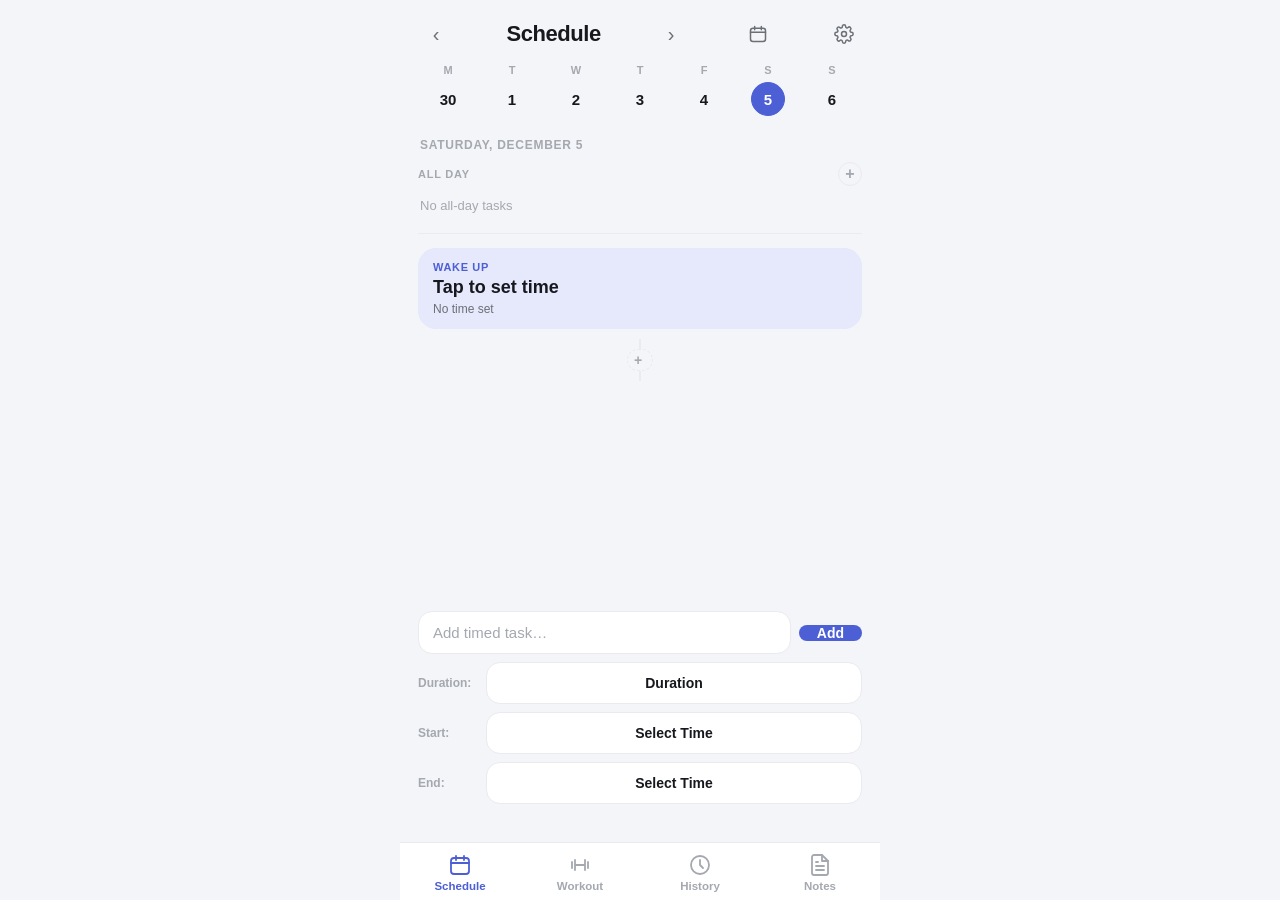
==== commit fb360e75: "Schedule add-task: unify field UI, reorder Duration above Start, auto-sync start/end/duration - All " ====
--- a/index.html
+++ b/index.html
@@ -210,6 +210,7 @@
     font-size:14px;border-radius:14px;padding:0 18px;
   }
   .add-bar button:active{opacity:.8;}
+  .add-bar-label{font-size:12px;font-weight:700;color:var(--ink-faint);white-space:nowrap;flex-shrink:0;width:60px;}
   /* Workout-specific two-row add bar */
   .wk-add-bar{
     display:flex;flex-direction:column;gap:6px;
@@ -540,9 +541,11 @@
   .note-search:focus{outline:none;border-color:var(--accent-notes);}
   .note-card{background:var(--card);border:1px solid var(--line);border-radius:var(--radius);padding:14px;margin-bottom:10px;position:relative;cursor:pointer;}
   .note-card:active{box-shadow:0 0 0 2px var(--accent-notes);}
-  .note-card-header{display:flex;align-items:flex-start;justify-content:space-between;gap:6px;margin-bottom:6px;}
+  .note-card-header{display:flex;align-items:flex-start;justify-content:space-between;gap:6px;margin-bottom:4px;}
   .note-title{font-size:16px;font-weight:800;color:var(--ink);flex:1;line-height:1.3;}
-  .note-highlight-chip{flex-shrink:0;display:inline-block;font-size:11px;font-weight:800;padding:3px 10px;border-radius:20px;background:var(--accent-notes-soft);color:var(--accent-notes);white-space:nowrap;max-width:110px;overflow:hidden;text-overflow:ellipsis;}
+  .note-tag-chip{display:inline-block;font-size:11px;font-weight:800;padding:3px 9px;border-radius:20px;white-space:nowrap;max-width:90px;overflow:hidden;text-overflow:ellipsis;}
+  .note-card-tags{display:flex;flex-wrap:wrap;gap:3px;flex-shrink:0;max-width:48%;justify-content:flex-end;}
+  .note-subtitle{font-size:13px;font-weight:600;color:var(--ink-soft);margin-bottom:6px;line-height:1.3;}
   .note-desc{font-size:14px;color:var(--ink-soft);line-height:1.55;margin-bottom:8px;display:-webkit-box;-webkit-line-clamp:3;-webkit-box-orient:vertical;overflow:hidden;}
   .note-card-footer{display:flex;align-items:flex-start;gap:8px;margin-top:6px;}
   .note-card-links{display:flex;flex-direction:column;gap:3px;flex:1;min-width:0;}
@@ -562,8 +565,9 @@
   .note-page-edit{border:none;background:none;font-size:17px;padding:6px;border-radius:10px;cursor:pointer;line-height:1;color:var(--ink);}
   .note-page-close{border:none;background:none;font-size:18px;padding:6px;border-radius:10px;cursor:pointer;line-height:1;color:var(--ink-faint);font-weight:700;}
   .note-page-body{flex:1;overflow-y:auto;padding:18px 16px 32px;}
-  .note-ro-title{font-size:22px;font-weight:900;color:var(--ink);line-height:1.25;margin-bottom:10px;}
-  .note-ro-chip{display:inline-block;font-size:12px;font-weight:800;padding:4px 12px;border-radius:20px;background:var(--accent-notes-soft);color:var(--accent-notes);margin-bottom:14px;}
+  .note-ro-title{font-size:22px;font-weight:900;color:var(--ink);line-height:1.25;margin-bottom:6px;}
+  .note-ro-subtitle{font-size:15px;font-weight:600;color:var(--ink-soft);margin-bottom:12px;line-height:1.35;}
+  .note-ro-tags{display:flex;flex-wrap:wrap;gap:6px;margin-bottom:16px;}
   .note-ro-desc{font-size:15px;color:var(--ink-soft);line-height:1.65;white-space:pre-wrap;margin-bottom:16px;}
   .note-ro-links-hdr{font-size:12px;font-weight:800;color:var(--ink-faint);text-transform:uppercase;letter-spacing:.05em;margin-bottom:10px;}
   .note-ro-links{display:flex;flex-direction:column;gap:10px;}
@@ -575,8 +579,16 @@
   .note-field::placeholder{color:var(--ink-faint);}
   .note-field:focus{outline:none;border-color:var(--accent-notes);}
   textarea.note-field{min-height:110px;resize:vertical;}
+  .note-tags-section{margin-bottom:12px;}
+  .note-section-hdr{font-size:12px;font-weight:800;color:var(--ink-faint);text-transform:uppercase;letter-spacing:.05em;margin-bottom:8px;}
+  .note-tags-edit-chips{display:flex;flex-wrap:wrap;gap:6px;margin-bottom:8px;min-height:4px;}
+  .note-tag-edit-chip{display:inline-flex;align-items:center;gap:4px;font-size:12px;font-weight:800;padding:4px 8px 4px 11px;border-radius:20px;border:none;cursor:default;}
+  .note-tag-edit-chip button{border:none;background:none;font-size:14px;line-height:1;cursor:pointer;padding:0;opacity:.65;font-weight:400;}
+  .note-tag-add-row{display:flex;gap:8px;}
+  .note-tag-add-input{flex:1;border:1px solid var(--line);background:var(--card);border-radius:10px;padding:9px 12px;font-size:13px;color:var(--ink);font-family:inherit;box-sizing:border-box;}
+  .note-tag-add-input:focus{outline:none;border-color:var(--accent-notes);}
+  .note-tag-add-btn{flex-shrink:0;border:none;background:var(--accent-notes);color:#fff;font-weight:800;font-size:18px;border-radius:10px;padding:0 16px;cursor:pointer;line-height:1;}
   .note-links-section{margin-top:6px;margin-bottom:4px;}
-  .note-links-section-hdr{font-size:12px;font-weight:800;color:var(--ink-faint);text-transform:uppercase;letter-spacing:.05em;margin-bottom:10px;}
   .note-link-row{display:flex;align-items:center;gap:7px;margin-bottom:8px;}
   .note-link-row-label{flex:0 0 95px;border:1px solid var(--line);background:var(--card);border-radius:10px;padding:9px 10px;font-size:13px;color:var(--ink);box-sizing:border-box;font-family:inherit;}
   .note-link-row-label:focus{outline:none;border-color:var(--accent-notes);}
@@ -628,13 +640,17 @@
         <input type="text" id="sched-input" placeholder="Add timed task…" style="flex:1;" />
         <button id="sched-add">Add</button>
       </div>
-      <div style="display:flex;gap:8px;">
-        <select id="sched-time" style="flex:1;"></select>
+      <div style="display:flex;gap:8px;align-items:center;">
+        <span class="add-bar-label">Duration:</span>
         <select id="sched-dur" style="flex:1;"></select>
       </div>
       <div style="display:flex;gap:8px;align-items:center;">
-        <span style="font-size:12px;font-weight:700;color:var(--ink-faint);white-space:nowrap;flex-shrink:0;">End:</span>
-        <select id="sched-end-time" style="flex:1;border:1px solid var(--line);background:var(--card);border-radius:14px;padding:12px 8px;font-size:14px;color:var(--ink);font-weight:700;-webkit-appearance:none;appearance:none;text-align:center;"></select>
+        <span class="add-bar-label">Start:</span>
+        <select id="sched-time" style="flex:1;"></select>
+      </div>
+      <div style="display:flex;gap:8px;align-items:center;">
+        <span class="add-bar-label">End:</span>
+        <select id="sched-end-time" style="flex:1;"></select>
       </div>
     </div>
   </main>
@@ -2882,6 +2898,56 @@
   populateTimeSelect(document.getElementById("sched-time"));
   populateDurSelect(document.getElementById("sched-dur"));
   populateTimeSelect(document.getElementById("sched-end-time"));
+
+  /* --- add-task form auto-sync --- */
+  (function(){
+    const timeInput = document.getElementById("sched-time");
+    const durInput = document.getElementById("sched-dur");
+    const endTimeInput = document.getElementById("sched-end-time");
+
+    function snapDurToMins(mins){
+      let bestIdx = 0, bestDiff = Infinity;
+      for(let i = 1; i < durInput.options.length; i++){
+        const v = parseInt(durInput.options[i].value, 10);
+        if(!isNaN(v) && Math.abs(v - mins) < bestDiff){
+          bestDiff = Math.abs(v - mins);
+          bestIdx = i;
+        }
+      }
+      durInput.selectedIndex = bestIdx;
+    }
+
+    function setEndToMins(totalMins){
+      totalMins = ((totalMins % 1440) + 1440) % 1440;
+      const val = pad(Math.floor(totalMins / 60)) + ":" + pad(totalMins % 60);
+      for(let i = 0; i < endTimeInput.options.length; i++){
+        if(endTimeInput.options[i].value === val){ endTimeInput.selectedIndex = i; return; }
+      }
+    }
+
+    timeInput.addEventListener("change", function(){
+      if(!timeInput.value) return;
+      if(endTimeInput.value){
+        let dur = timeToMinutes(endTimeInput.value) - timeToMinutes(timeInput.value);
+        if(dur <= 0) dur += 1440;
+        snapDurToMins(dur);
+      } else if(durInput.value){
+        setEndToMins(timeToMinutes(timeInput.value) + parseInt(durInput.value, 10));
+      }
+    });
+
+    endTimeInput.addEventListener("change", function(){
+      if(!endTimeInput.value || !timeInput.value) return;
+      let dur = timeToMinutes(endTimeInput.value) - timeToMinutes(timeInput.value);
+      if(dur <= 0) dur += 1440;
+      snapDurToMins(dur);
+    });
+
+    durInput.addEventListener("change", function(){
+      if(!durInput.value || !timeInput.value) return;
+      setEndToMins(timeToMinutes(timeInput.value) + parseInt(durInput.value, 10));
+    });
+  })();
   populateTimeSelect(document.getElementById("task-time-input"));
   populateTimeSelect(document.getElementById("task-end-time-input"));
   populateDurSelect(document.getElementById("task-dur-input"));
@@ -4295,12 +4361,20 @@
   let notes = (function(){
     const raw = loadArr("dl_notes");
     return raw.map(function(n){
-      if(!Array.isArray(n.links)){
-        const links = n.link ? [{ id: uid(), label: "", url: n.link }] : [];
-        const out = { id: n.id, title: n.title, highlight: n.highlight, description: n.description, links: links, createdAt: n.createdAt, updatedAt: n.updatedAt };
-        return out;
+      const out = Object.assign({}, n);
+      // migrate old single link field
+      if(!Array.isArray(out.links)){
+        out.links = out.link ? [{ id: uid(), label: "", url: out.link }] : [];
+        delete out.link;
       }
-      return n;
+      // migrate highlight → subtitle
+      if(out.subtitle === undefined){
+        out.subtitle = out.highlight || "";
+        delete out.highlight;
+      }
+      // ensure tags array
+      if(!Array.isArray(out.tags)) out.tags = [];
+      return out;
     });
   })();
 
@@ -4342,6 +4416,24 @@
     }
   }
 
+  const NOTE_TAG_PALETTE = [
+    { bg:"#D1FAE5", fg:"#059669" },
+    { bg:"#DBEAFE", fg:"#2563EB" },
+    { bg:"#FEF3C7", fg:"#D97706" },
+    { bg:"#F3E8FF", fg:"#7C3AED" },
+    { bg:"#FCE7F3", fg:"#DB2777" },
+    { bg:"#FFEDD5", fg:"#EA580C" },
+  ];
+  function tagColor(tag){
+    let h = 0;
+    for(let i = 0; i < tag.length; i++) h = (h * 31 + tag.charCodeAt(i)) | 0;
+    return NOTE_TAG_PALETTE[Math.abs(h) % NOTE_TAG_PALETTE.length];
+  }
+  function tagChipHtml(tag, cls){
+    const c = tagColor(tag);
+    return '<span class="note-tag-chip ' + (cls||"") + '" style="background:' + c.bg + ';color:' + c.fg + ';">' + escapeHtml(tag) + '</span>';
+  }
+
   /* ---------- notes home screen ---------- */
   function renderNotes(){
     const searchEl = document.getElementById("notes-search");
@@ -4351,10 +4443,12 @@
 
     let filtered = q ? notes.filter(function(n){
       const linkText = (n.links||[]).map(function(l){ return (l.label||"") + " " + (l.url||""); }).join(" ");
+      const tagText = (n.tags||[]).join(" ");
       return (n.title||"").toLowerCase().includes(q) ||
-             (n.highlight||"").toLowerCase().includes(q) ||
+             (n.subtitle||"").toLowerCase().includes(q) ||
              (n.description||"").toLowerCase().includes(q) ||
-             linkText.toLowerCase().includes(q);
+             linkText.toLowerCase().includes(q) ||
+             tagText.toLowerCase().includes(q);
     }) : notes.slice();
 
     filtered.sort(function(a, b){ return (b.updatedAt||0) - (a.updatedAt||0); });
@@ -4370,8 +4464,12 @@
       const card = document.createElement("div");
       card.className = "note-card";
 
-      const chipHtml = note.highlight
-        ? '<span class="note-highlight-chip">' + escapeHtml(note.highlight) + '</span>'
+      const tags = note.tags || [];
+      const tagsHtml = tags.length
+        ? '<div class="note-card-tags">' + tags.map(function(t){ return tagChipHtml(t); }).join("") + '</div>'
+        : '';
+      const subtitleHtml = note.subtitle
+        ? '<div class="note-subtitle">' + escapeHtml(note.subtitle) + '</div>'
         : '';
       const descHtml = note.description
         ? '<div class="note-desc">' + escapeHtml(note.description) + '</div>'
@@ -4402,8 +4500,9 @@
       card.innerHTML =
         '<div class="note-card-header">' +
           '<div class="note-title">' + escapeHtml(note.title || "Untitled") + '</div>' +
-          (chipHtml ? '<div style="flex-shrink:0;">' + chipHtml + '</div>' : '') +
+          tagsHtml +
         '</div>' +
+        subtitleHtml +
         descHtml +
         '<div class="note-card-footer">' +
           linksHtml +
@@ -4474,10 +4573,12 @@
       return ((row.querySelector(".note-link-row-label")||{value:""}).value) + "|" +
              ((row.querySelector(".note-link-row-url")||{value:""}).value);
     });
+    const tagEls = Array.from(document.querySelectorAll(".npe-tag-chip"));
     return JSON.stringify({
       t: titleEl.value,
-      h: (document.getElementById("npe-highlight")||{value:""}).value,
+      s: (document.getElementById("npe-subtitle")||{value:""}).value,
       d: (document.getElementById("npe-desc")||{value:""}).value,
+      tags: tagEls.map(function(el){ return el.dataset.tag; }),
       l: rows
     });
   }
@@ -4488,8 +4589,12 @@
     notePageEditBtn.style.display = "";
 
     let html = '<div class="note-ro-title">' + escapeHtml(note.title || "Untitled") + '</div>';
-    if(note.highlight){
-      html += '<div><span class="note-ro-chip">' + escapeHtml(note.highlight) + '</span></div>';
+    if(note.subtitle){
+      html += '<div class="note-ro-subtitle">' + escapeHtml(note.subtitle) + '</div>';
+    }
+    const tags = note.tags || [];
+    if(tags.length){
+      html += '<div class="note-ro-tags">' + tags.map(function(t){ return tagChipHtml(t); }).join("") + '</div>';
     }
     if(note.description){
       html += '<div class="note-ro-desc">' + escapeHtml(note.description) + '</div>';
@@ -4522,6 +4627,7 @@
   function renderNoteEditView(){
     const note = notePageNoteId ? notes.find(function(n){ return n.id === notePageNoteId; }) : null;
     const links = note ? (note.links || []) : [];
+    const existingTags = note ? (note.tags || []) : [];
 
     let linksRowsHtml = links.map(function(l){
       return '<div class="note-link-row npe-link-row" data-lid="' + escapeHtml(l.id||uid()) + '">' +
@@ -4535,14 +4641,52 @@
 
     notePageBody.innerHTML =
       '<input type="text" id="npe-title" class="note-field" placeholder="Title…" value="' + escapeHtml(note ? (note.title||"") : "") + '" autocomplete="off" />' +
-      '<input type="text" id="npe-highlight" class="note-field" placeholder="Subject / highlight (e.g. Work, Health)" value="' + escapeHtml(note ? (note.highlight||"") : "") + '" autocomplete="off" />' +
+      '<input type="text" id="npe-subtitle" class="note-field" placeholder="Subtitle (optional)" value="' + escapeHtml(note ? (note.subtitle||"") : "") + '" autocomplete="off" />' +
       '<textarea id="npe-desc" class="note-field" placeholder="Description…">' + escapeHtml(note ? (note.description||"") : "") + '</textarea>' +
+      '<div class="note-tags-section">' +
+        '<div class="note-section-hdr">Tags</div>' +
+        '<div id="npe-tags-chips" class="note-tags-edit-chips"></div>' +
+        '<div class="note-tag-add-row">' +
+          '<input type="text" class="note-tag-add-input" id="npe-tag-input" placeholder="Add tag…" autocomplete="off" />' +
+          '<button class="note-tag-add-btn" id="npe-tag-add">+</button>' +
+        '</div>' +
+      '</div>' +
       '<div class="note-links-section">' +
-        '<div class="note-links-section-hdr">Links</div>' +
+        '<div class="note-section-hdr">Links</div>' +
         '<div id="npe-links-container">' + linksRowsHtml + '</div>' +
         '<button class="note-add-link-btn" id="npe-add-link">+ Add Link</button>' +
       '</div>' +
       '<button class="note-save-btn" id="npe-save">' + saveLabel + '</button>';
+
+    // render existing tags
+    const tagsChipsEl = document.getElementById("npe-tags-chips");
+    function addTagChip(tag){
+      tag = tag.trim();
+      if(!tag) return;
+      const existing = Array.from(tagsChipsEl.querySelectorAll(".npe-tag-chip")).map(function(el){ return el.dataset.tag; });
+      if(existing.indexOf(tag) > -1) return;
+      const c = tagColor(tag);
+      const chip = document.createElement("span");
+      chip.className = "note-tag-edit-chip npe-tag-chip";
+      chip.dataset.tag = tag;
+      chip.style.background = c.bg;
+      chip.style.color = c.fg;
+      chip.innerHTML = escapeHtml(tag) + '<button title="Remove tag">×</button>';
+      chip.querySelector("button").addEventListener("click", function(){ chip.remove(); });
+      tagsChipsEl.appendChild(chip);
+    }
+    existingTags.forEach(addTagChip);
+
+    function commitTagInput(){
+      const input = document.getElementById("npe-tag-input");
+      if(!input) return;
+      const val = input.value.trim();
+      if(val){ addTagChip(val); input.value = ""; }
+    }
+    document.getElementById("npe-tag-add").addEventListener("click", commitTagInput);
+    document.getElementById("npe-tag-input").addEventListener("keydown", function(e){
+      if(e.key === "Enter"){ e.preventDefault(); commitTagInput(); }
+    });
 
     function wireRowDel(row){
       row.querySelector(".note-link-row-del").addEventListener("click", function(){
@@ -4566,10 +4710,13 @@
     });
 
     document.getElementById("npe-save").addEventListener("click", function(){
+      commitTagInput();
       const title = document.getElementById("npe-title").value.trim();
-      const highlight = document.getElementById("npe-highlight").value.trim();
+      const subtitle = document.getElementById("npe-subtitle").value.trim();
       const description = document.getElementById("npe-desc").value.trim();
       if(!title && !description) return;
+
+      const newTags = Array.from(tagsChipsEl.querySelectorAll(".npe-tag-chip")).map(function(el){ return el.dataset.tag; }).filter(Boolean);
 
       const newLinks = Array.from(document.querySelectorAll(".npe-link-row")).map(function(row){
         const lbl = (row.querySelector(".note-link-row-label")||{value:""}).value.trim();
@@ -4581,10 +4728,10 @@
       if(notePageNoteId){
         const idx = notes.findIndex(function(n){ return n.id === notePageNoteId; });
         if(idx > -1){
-          notes[idx] = Object.assign({}, notes[idx], { title: title, highlight: highlight, description: description, links: newLinks, updatedAt: now });
+          notes[idx] = Object.assign({}, notes[idx], { title: title, subtitle: subtitle, description: description, tags: newTags, links: newLinks, updatedAt: now });
         }
       } else {
-        const newNote = { id: uid(), title: title, highlight: highlight, description: description, links: newLinks, createdAt: now, updatedAt: now };
+        const newNote = { id: uid(), title: title, subtitle: subtitle, description: description, tags: newTags, links: newLinks, createdAt: now, updatedAt: now };
         notes.push(newNote);
         notePageNoteId = newNote.id;
         notePageDelBtn.style.display = "";
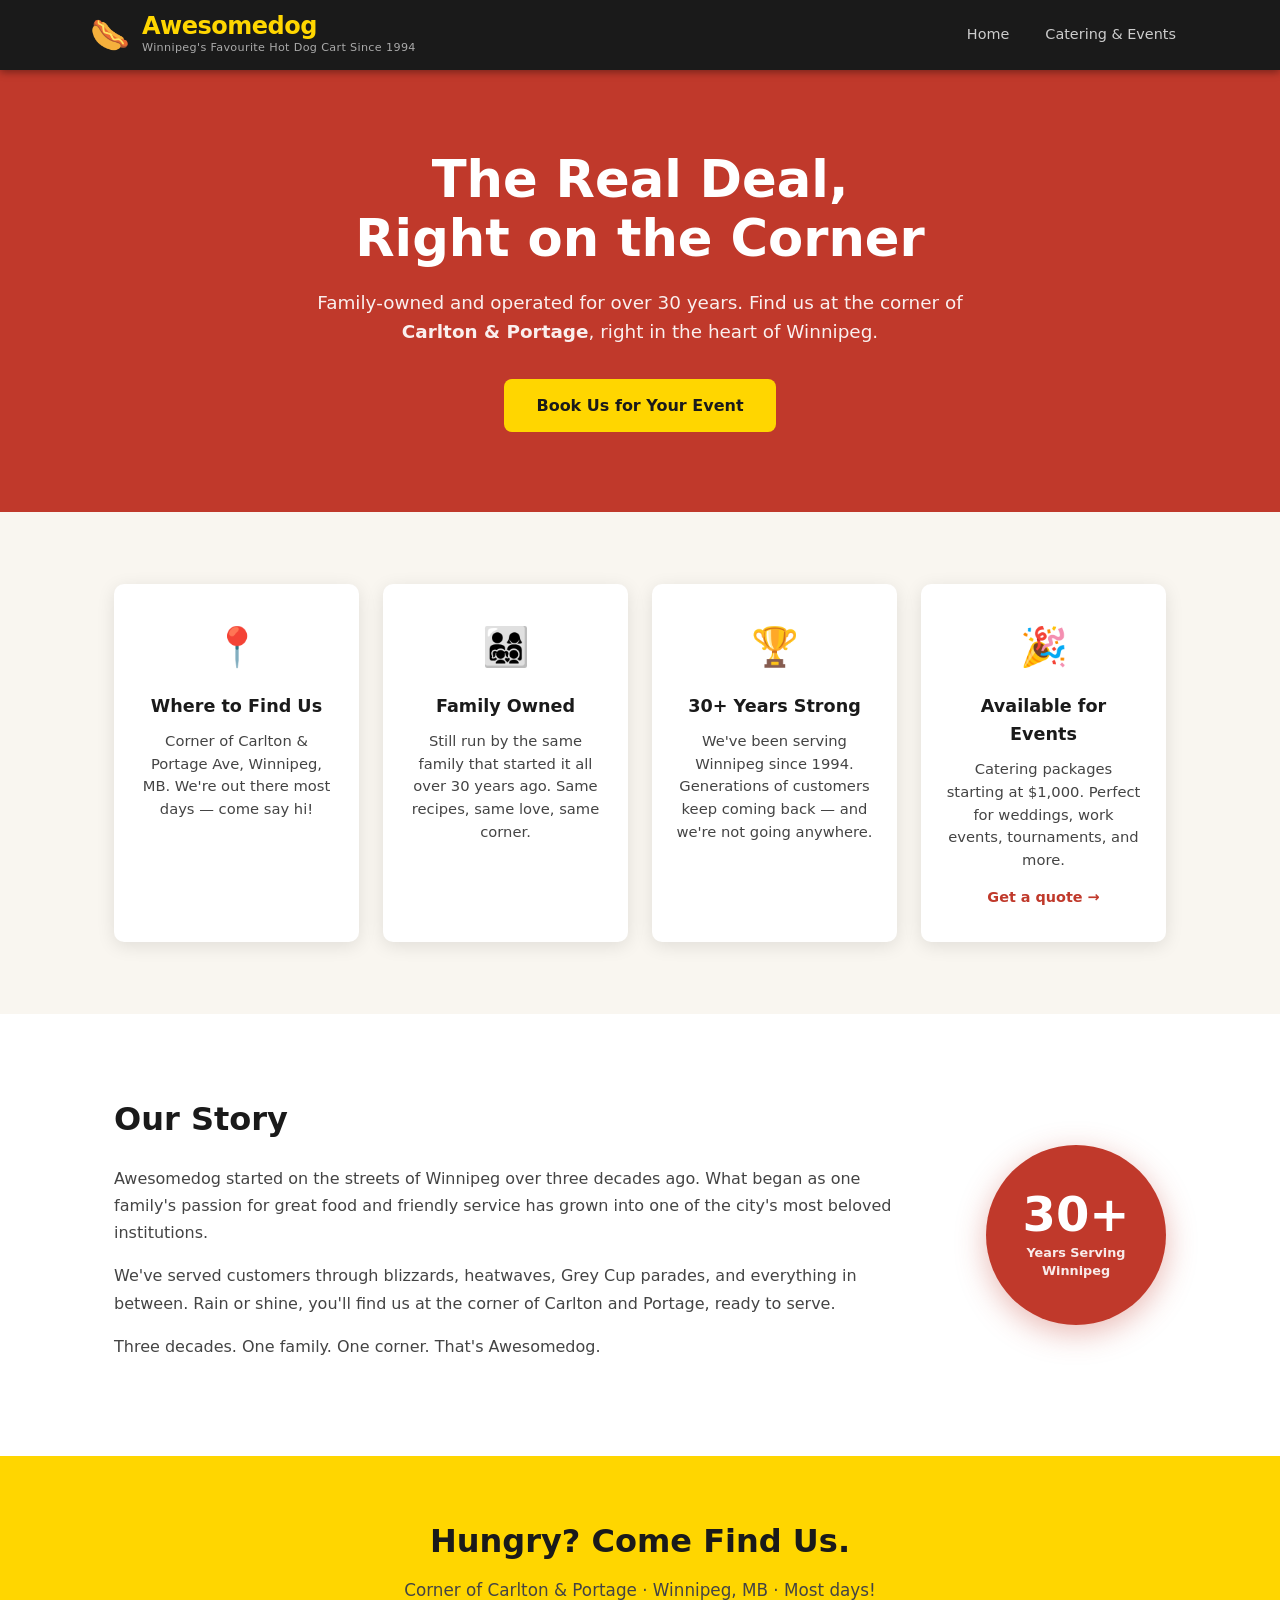
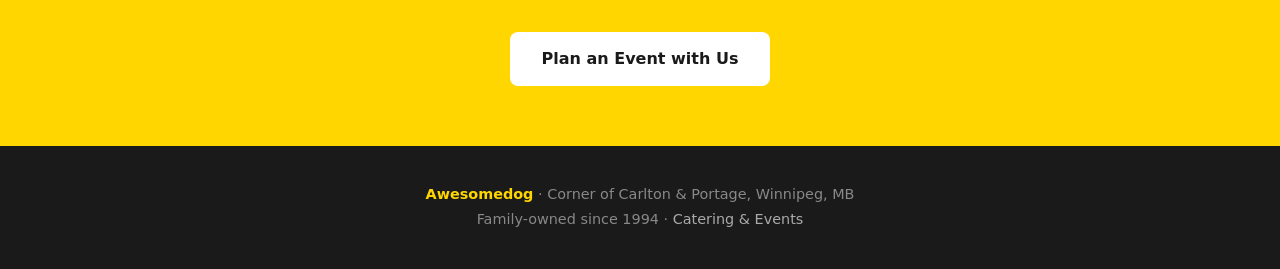
==== commit 5aefd8bb: "Add Awesomedog website for GitHub Pages" ====
--- a/index.html
+++ b/index.html
@@ -1,4815 +1,96 @@
-<!-- write-permission test -->
 <!DOCTYPE html>
 <html lang="en">
 <head>
-<meta charset="UTF-8" />
-<meta name="viewport" content="width=device-width, initial-scale=1, viewport-fit=cover, maximum-scale=1" />
-<meta name="apple-mobile-web-app-capable" content="yes" />
-<meta name="apple-mobile-web-app-status-bar-style" content="black-translucent" />
-<meta name="apple-mobile-web-app-title" content="Day &amp; Lift" />
-<meta name="mobile-web-app-capable" content="yes" />
-<meta name="theme-color" content="#F4F5F8" />
-<link rel="apple-touch-icon" href="icon.png" />
-<title>Day &amp; Lift</title>
-<style>
-  :root{
-    --accent-workout:#FF5A36;
-    --accent-workout-soft:#FFE7DE;
-    --accent-schedule:#4C5FD5;
-    --accent-schedule-soft:#E6E8FB;
-    --accent-notes:#10B981;
-    --accent-notes-soft:#D1FAE5;
-    --ink:#16181D;
-    --ink-soft:#6B6F76;
-    --ink-faint:#A4A8AF;
-    --bg:#F4F5F8;
-    --card:#FFFFFF;
-    --line:#EAEAEF;
-    --danger:#E0473E;
-    --radius:18px;
-  }
-  *{box-sizing:border-box;-webkit-tap-highlight-color:transparent;}
-  html,body{margin:0;padding:0;}
-  body{
-    font-family:-apple-system,BlinkMacSystemFont,"Segoe UI",Roboto,sans-serif;
-    background:var(--bg);
-    color:var(--ink);
-    overscroll-behavior-y:none;
-  }
-  #app{
-    max-width:480px;
-    margin:0 auto;
-    min-height:100vh;
-    display:flex;
-    flex-direction:column;
-    position:relative;
-  }
-  .view{
-    display:none;
-    flex:1;
-    padding:env(safe-area-inset-top,0px) 18px 0 18px;
-    padding-bottom:96px;
-    animation:fadeIn .18s ease;
-  }
-  .view.active{display:flex;flex-direction:column;}
-  @keyframes fadeIn{from{opacity:0;transform:translateY(4px);}to{opacity:1;transform:none;}}
-
-  .top-bar{
-    display:flex;align-items:center;justify-content:space-between;
-    padding:18px 2px 10px 2px;
-  }
-  .top-bar h1{font-size:22px;font-weight:800;margin:0;letter-spacing:-0.02em;}
-  .week-nav{
-    background:none;border:none;font-size:20px;color:var(--ink-soft);
-    width:32px;height:32px;border-radius:50%;display:flex;align-items:center;justify-content:center;
-  }
-  .week-nav:active{background:var(--line);}
-  .today-btn{
-    border:none;background:var(--line);color:var(--ink-soft);
-    font-size:12px;font-weight:700;padding:6px 10px;border-radius:20px;
-  }
-
-  .day-strip{
-    display:flex;justify-content:space-between;gap:4px;
-    padding:4px 0 18px 0;
-  }
-  .day-cell{
-    flex:1;display:flex;flex-direction:column;align-items:center;gap:6px;
-    background:none;border:none;padding:0;
-  }
-  .day-cell .wd{font-size:11px;font-weight:700;color:var(--ink-faint);}
-  .day-cell .num{
-    width:34px;height:34px;border-radius:50%;
-    display:flex;align-items:center;justify-content:center;
-    font-size:15px;font-weight:700;color:var(--ink);
-    border:1.5px solid transparent;
-  }
-  .day-cell.today .num{border-color:var(--accent-color);}
-  .day-cell.selected .num{background:var(--accent-color);color:#fff;border-color:var(--accent-color);}
-
-  .section-label{
-    font-size:12px;font-weight:800;letter-spacing:.06em;text-transform:uppercase;
-    color:var(--ink-faint);margin:4px 2px 10px 2px;display:flex;align-items:center;
-  }
-
-  .list{display:flex;flex-direction:column;gap:10px;flex:1;overflow-y:auto;}
-
-  .card{
-    background:var(--card);border:1px solid var(--line);border-radius:var(--radius);
-    padding:14px;display:flex;align-items:center;gap:12px;
-  }
-  .order-circle{
-    width:30px;height:30px;border-radius:50%;background:var(--accent-color);
-    color:#fff;font-weight:800;font-size:13px;
-    display:flex;align-items:center;justify-content:center;flex-shrink:0;
-  }
-  .card-body{flex:1;min-width:0;}
-  .card-body .name{font-weight:800;font-size:15px;line-height:1.3;}
-  .card-body .sub{font-size:13px;color:var(--ink-soft);margin-top:2px;}
-  .chevron{color:var(--ink-faint);font-size:18px;font-weight:700;}
-
-  .task-card{align-items:stretch;}
-  .task-time-bar{
-    display:flex;justify-content:space-between;align-items:center;
-    padding:0 2px 6px 2px;border-bottom:1px solid var(--line);margin-bottom:6px;
-  }
-  .task-time-range{display:flex;align-items:center;gap:5px;font-size:12px;font-weight:700;}
-  .time-start{color:var(--accent-color);}
-  .time-arrow{color:var(--ink-faint);font-size:11px;}
-  .time-end{color:var(--ink-soft);}
-  .time-unset{color:var(--ink-faint);font-style:italic;}
-  .task-meta-dur{font-size:12px;font-weight:700;color:var(--ink-faint);}
-  .pin-icon{font-size:11px;opacity:0.6;}
-  .overlap-badge{font-size:11px;font-weight:700;color:#fff;background:var(--danger);border-radius:8px;padding:2px 8px;margin-bottom:4px;display:inline-block;}
-  .task-main-row{display:flex;align-items:center;gap:12px;}
-  /* Subtask progress pill on card */
-  .subtask-pill{font-size:11px;font-weight:700;color:var(--ink-faint);background:var(--bg);border:1px solid var(--line);border-radius:20px;padding:2px 8px;margin-left:6px;white-space:nowrap;}
-  .subtask-pill.done-all{color:var(--accent-schedule);border-color:var(--accent-schedule);}
-  /* Subtask section in detail sheet */
-  .subtask-section{margin:16px 0 0 0;}
-  .subtask-section-label{font-size:12px;font-weight:800;color:var(--ink-faint);text-transform:uppercase;letter-spacing:.06em;margin-bottom:10px;}
-  .subtask-list{display:flex;flex-direction:column;gap:6px;margin-bottom:10px;}
-  .subtask-row{display:flex;align-items:center;gap:10px;background:var(--bg);border-radius:12px;padding:10px 12px;}
-  .subtask-check{width:20px;height:20px;border-radius:50%;border:2px solid var(--line);background:none;cursor:pointer;flex-shrink:0;display:flex;align-items:center;justify-content:center;font-size:11px;font-weight:800;color:transparent;}
-  .subtask-check.done{background:var(--accent-schedule);border-color:var(--accent-schedule);color:#fff;}
-  .subtask-text{flex:1;font-size:14px;font-weight:600;}
-  .subtask-text.done{text-decoration:line-through;color:var(--ink-faint);}
-  .subtask-dur-label{font-size:12px;font-weight:700;color:var(--ink-faint);white-space:nowrap;}
-  .subtask-del{background:none;border:none;color:var(--ink-faint);font-size:14px;cursor:pointer;padding:0 2px;line-height:1;}
-  .subtask-add-row{display:flex;gap:8px;align-items:center;}
-  .subtask-add-input{flex:1;border:1px solid var(--line);background:var(--card);border-radius:12px;padding:10px 12px;font-size:14px;color:var(--ink);}
-  .subtask-dur-sel{border:1px solid var(--line);background:var(--card);border-radius:12px;padding:10px 8px;font-size:13px;font-weight:700;color:var(--ink);-webkit-appearance:none;appearance:none;width:90px;}
-  .subtask-add-btn{border:none;background:var(--accent-schedule);color:#fff;font-weight:800;font-size:18px;border-radius:12px;width:40px;height:40px;cursor:pointer;flex-shrink:0;}
-  /* Subtask rows on task card (same style as main row, separated by a rule) */
-  .card-subtask-rows{display:flex;flex-direction:column;}
-  .card-subtask-item{border-top:1px solid var(--line);margin-top:8px;padding-top:8px;}
-  /* Timeline connector between cards */
-  .tl-connector{
-    display:flex;flex-direction:column;align-items:center;gap:0;padding:0;
-  }
-  .tl-line{width:2px;height:10px;background:var(--line);flex-shrink:0;}
-  .tl-connector.tight .tl-line{height:3px;}
-  .tl-insert-btn{
-    display:flex;align-items:center;gap:6px;
-    background:none;border:1.5px dashed var(--line);border-radius:20px;
-    padding:3px 10px 3px 6px;cursor:pointer;color:var(--ink-faint);
-    transition:border-color .15s,color .15s,opacity .15s;
-  }
-  .tl-connector.tight .tl-insert-btn{padding:2px 7px;opacity:.45;border-style:solid;border-width:1px;}
-  .tl-connector.tight .tl-insert-btn:active{opacity:1;border-color:var(--accent-schedule);color:var(--accent-schedule);}
-  .tl-insert-btn:active{border-color:var(--accent-schedule);color:var(--accent-schedule);}
-  .tl-insert-icon{font-size:14px;font-weight:800;line-height:1;}
-  .tl-gap-time{font-size:12px;font-weight:700;}
-  .tl-free-time{font-size:11px;font-weight:500;opacity:0.7;}
-  .checkbox{
-    width:24px;height:24px;border-radius:50%;border:2px solid var(--line);
-    flex-shrink:0;display:flex;align-items:center;justify-content:center;color:#fff;font-size:13px;
-    background:var(--card);
-  }
-  .checkbox.done{background:var(--accent-color);border-color:var(--accent-color);}
-  .task-text{flex:1;font-size:15px;font-weight:600;line-height:1.3;}
-  .task-text.done{color:var(--ink-faint);text-decoration:line-through;}
-  .task-time{font-size:12px;color:var(--ink-soft);margin-top:3px;font-weight:600;}
-  .task-meta{font-size:12px;color:var(--ink-faint);margin-top:3px;font-weight:600;}
-  .task-del{background:none;border:none;color:var(--ink-faint);font-size:18px;padding:0 2px;}
-  .task-del.confirm{color:var(--danger);font-weight:800;}
-  .subtask-del.confirm{color:var(--danger);font-weight:800;font-size:12px;}
-
-  .empty-state{
-    text-align:center;color:var(--ink-faint);font-size:14px;font-weight:600;
-    padding:36px 12px;
-  }
-
-  .reorderable{touch-action:pan-y;user-select:none;}
-  #sched-list,#wk-list{user-select:none;}
-  .wakeup-card,.tl-connector{user-select:none;}
-  .reorderable.dragging{
-    box-shadow:0 10px 26px rgba(20,20,30,.2);
-    opacity:.97;
-    z-index:5;
-    position:relative;
-  }
-
-  .add-bar{
-    display:flex;gap:8px;margin-top:12px;
-    position:sticky;bottom:0;background:var(--bg);padding-top:6px;
-  }
-  .add-bar input[type=text]{
-    flex:1;border:1px solid var(--line);background:var(--card);
-    border-radius:14px;padding:12px 14px;font-size:15px;color:var(--ink);
-    min-width:0;
-  }
-  .add-bar select{
-    border:1px solid var(--line);background:var(--card);
-    border-radius:14px;padding:12px 8px;font-size:14px;color:var(--ink);font-weight:700;
-    -webkit-appearance:none;appearance:none;text-align:center;
-  }
-  .add-bar input::placeholder{color:var(--ink-faint);}
-  .add-bar button{
-    border:none;background:var(--accent-color);color:#fff;font-weight:800;
-    font-size:14px;border-radius:14px;padding:0 18px;
-  }
-  .add-bar button:active{opacity:.8;}
-  .add-bar-label{font-size:12px;font-weight:700;color:var(--ink-faint);white-space:nowrap;flex-shrink:0;width:60px;}
-  /* Workout-specific two-row add bar */
-  .wk-add-bar{
-    display:flex;flex-direction:column;gap:6px;
-    margin-top:12px;position:sticky;bottom:0;background:var(--bg);padding-top:6px;
-  }
-  .wk-add-row{display:flex;gap:8px;}
-  .wk-add-row input[type=text]{
-    flex:1;border:1px solid var(--line);background:var(--card);
-    border-radius:14px;padding:12px 14px;font-size:15px;color:var(--ink);min-width:0;
-  }
-  .wk-add-row input[type=text]::placeholder{color:var(--ink-faint);}
-  .wk-add-row button{
-    border:none;background:var(--accent-color);color:#fff;font-weight:800;
-    font-size:14px;border-radius:14px;padding:0 18px;
-  }
-  .wk-add-row button:active{opacity:.8;}
-  .wk-add-row select{
-    flex:1;border:1px solid var(--line);background:var(--card);
-    border-radius:14px;padding:12px 8px;font-size:14px;color:var(--ink);font-weight:700;
-    -webkit-appearance:none;appearance:none;text-align:center;
-  }
-
-  .bottom-nav{
-    position:fixed;left:0;right:0;bottom:0;
-    max-width:480px;margin:0 auto;
-    background:rgba(255,255,255,.92);backdrop-filter:blur(14px);
-    border-top:1px solid var(--line);
-    display:flex;
-    padding-bottom:env(safe-area-inset-bottom,0px);
-  }
-  .nav-btn{
-    flex:1;display:flex;flex-direction:column;align-items:center;gap:3px;
-    background:none;border:none;padding:10px 0 8px 0;color:var(--ink-faint);font-size:11.5px;font-weight:700;
-  }
-  .nav-btn svg{width:24px;height:24px;}
-  .nav-btn.active{color:var(--nav-accent);}
-
-  /* Set editor sheet */
-  .overlay{
-    position:fixed;inset:0;background:rgba(20,20,25,.4);
-    display:none;align-items:flex-end;justify-content:center;z-index:50;
-  }
-  .overlay.open{display:flex;}
-  .sheet{
-    width:100%;max-width:480px;background:var(--bg);
-    border-radius:24px 24px 0 0;padding:14px 18px;
-    padding-bottom:calc(20px + env(safe-area-inset-bottom,0px));
-    max-height:80vh;overflow-y:auto;
-    transform:translateY(100%);transition:transform .22s ease;
-  }
-  .overlay.open .sheet{transform:none;}
-  .sheet-handle{width:36px;height:5px;background:var(--line);border-radius:3px;margin:0 auto 14px auto;}
-  .sheet-header{display:flex;align-items:center;justify-content:space-between;margin-bottom:14px;}
-  .sheet-header h2{font-size:18px;font-weight:800;margin:0;}
-  .editable-title{cursor:pointer;border-bottom:1.5px dashed transparent;transition:border-color .15s;}
-  .editable-title:hover{border-bottom-color:var(--line);}
-  .editable-title-input{font-size:18px;font-weight:800;border:none;border-bottom:2px solid var(--accent-color,var(--accent-schedule));background:none;color:var(--ink);outline:none;width:100%;min-width:0;}
-  .sheet-icon-btn{background:var(--line);border:none;width:32px;height:32px;border-radius:50%;color:var(--ink-soft);font-size:15px;}
-  .sheet-icon-btn.danger{background:#FBE3E1;color:var(--danger);}
-  .set-row{
-    background:var(--card);border:1px solid var(--line);border-radius:14px;
-    padding:10px 12px;margin-bottom:8px;
-  }
-  .set-row-top{display:flex;align-items:center;justify-content:space-between;margin-bottom:8px;}
-  .set-row-top .set-num{font-weight:800;font-size:13px;color:var(--ink-soft);}
-  .set-row-top .rm{background:none;border:none;color:var(--ink-faint);font-size:17px;}
-  .set-fields{display:flex;gap:10px;}
-  .field-group{
-    flex:1;display:flex;align-items:center;gap:5px;
-    background:var(--bg);border:1px solid var(--line);border-radius:10px;padding:8px 10px;
-  }
-  .field-group input{
-    width:30px;flex:0 0 auto;border:none;background:none;font-size:15px;font-weight:700;
-    color:var(--ink);text-align:center;padding:0;
-  }
-  .field-group .sep{color:var(--ink-faint);font-weight:700;}
-  .field-group .unit{font-size:11px;color:var(--ink-faint);font-weight:700;margin-left:auto;}
-  .add-set-btn{
-    width:100%;border:1.5px dashed var(--line);background:none;color:var(--accent-workout);
-    font-weight:800;font-size:14px;border-radius:14px;padding:12px;margin-top:4px;
-  }
-  .wk-est-time{text-align:center;font-size:13px;font-weight:700;color:var(--ink-faint);padding:10px 0 4px;}
-  .wk-timer-area-wrap{padding:10px 0 4px;}
-  .wk-start-btn{width:100%;border:none;background:var(--accent-workout);color:#fff;font-weight:800;font-size:15px;border-radius:14px;padding:13px;cursor:pointer;margin-bottom:6px;}
-  .wk-start-btn:active{opacity:.8;}
-  .wk-pause-btn{width:100%;border:1.5px solid var(--accent-workout);background:none;color:var(--accent-workout);font-weight:800;font-size:15px;border-radius:14px;padding:13px;cursor:pointer;margin-bottom:6px;}
-  .wk-pause-btn:active{opacity:.6;}
-  .wk-reset-btn{display:block;width:100%;border:none;background:none;color:var(--ink-faint);font-size:13px;font-weight:700;padding:6px;cursor:pointer;text-align:center;}
-  .wk-reset-btn:active{color:var(--danger);}
-  .wk-timer-row{display:flex;align-items:baseline;justify-content:center;gap:10px;flex-wrap:wrap;padding:4px 0;}
-  .wk-elapsed{font-size:22px;font-weight:800;color:var(--ink);font-variant-numeric:tabular-nums;}
-  .wk-timer-stats{font-size:13px;font-weight:600;color:var(--ink-soft);}
-  .wk-behind{color:var(--danger);}
-  .wk-ex-dur{font-size:12px;font-weight:700;color:var(--ink-faint);margin-right:4px;white-space:nowrap;}
-  .wk-done-circle{width:28px;height:28px;border-radius:50%;border:1.5px solid var(--line);display:flex;align-items:center;justify-content:center;font-size:13px;font-weight:700;color:var(--ink-faint);flex-shrink:0;cursor:pointer;}
-  .wk-done-circle.done{background:var(--accent-workout);border-color:var(--accent-workout);color:#fff;}
-  .card.ex-done{opacity:0.55;}
-  .set-done-btn{background:none;border:1.5px solid var(--line);border-radius:50%;width:26px;height:26px;font-size:13px;color:var(--ink-faint);cursor:pointer;flex-shrink:0;display:flex;align-items:center;justify-content:center;}
-  .set-done-btn.done{background:var(--accent-workout);border-color:var(--accent-workout);color:#fff;}
-  .set-row.set-done{opacity:0.5;}
-  .wk-rest-connector{display:flex;justify-content:center;padding:4px 0;cursor:pointer;}
-  .wk-rest-label{font-size:12px;font-weight:600;color:var(--ink-faint);background:var(--line);border-radius:8px;padding:3px 10px;}
-  .wk-rest-connector:active .wk-rest-label{opacity:0.6;}
-  .wk-add-more-btn{
-    width:100%;border:1.5px dashed var(--line);background:none;color:var(--accent-workout);
-    font-weight:800;font-size:14px;border-radius:14px;padding:13px;margin-top:4px;cursor:pointer;
-  }
-  .wk-select-btn{background:none;border:1.5px solid var(--line);border-radius:10px;padding:5px 11px;font-size:13px;font-weight:700;color:var(--ink-soft);cursor:pointer;flex-shrink:0;}
-  .wk-select-btn.active{background:var(--accent-workout);border-color:var(--accent-workout);color:#fff;}
-  .wk-lib-link{width:100%;border:1.5px dashed var(--line);background:none;color:var(--ink-soft);font-weight:700;font-size:13px;border-radius:14px;padding:10px;margin-top:4px;cursor:pointer;}
-  .wk-lib-date-btn{margin-left:auto;background:none;border:1.5px solid var(--line);border-radius:10px;padding:4px 10px;font-size:12px;font-weight:700;color:var(--ink-soft);cursor:pointer;flex-shrink:0;}
-  .sheet-lib-save-btn{width:100%;border:1.5px dashed var(--line);background:none;color:var(--ink-soft);font-weight:700;font-size:13px;border-radius:14px;padding:11px;margin-top:14px;cursor:pointer;}
-  .sheet-lib-save-btn:active{color:var(--accent-workout);border-color:var(--accent-workout);}
-  .lib-sel-actions{display:flex;gap:8px;padding:10px 0 4px;}
-  .lib-sel-count{font-size:13px;font-weight:700;color:var(--ink-soft);flex:1;align-self:center;}
-  .lib-sel-add-btn{background:var(--accent-workout);color:#fff;border:none;border-radius:10px;padding:8px 13px;font-size:13px;font-weight:700;cursor:pointer;}
-  .lib-sel-add-btn:disabled{opacity:.4;cursor:default;}
-  .lib-sel-del-btn{background:none;border:1.5px solid var(--danger);color:var(--danger);border-radius:10px;padding:7px 13px;font-size:13px;font-weight:700;cursor:pointer;}
-  .lib-sel-del-btn:disabled{opacity:.4;cursor:default;}
-  .lib-ex-row.lib-selected{outline:2px solid var(--accent-workout);border-radius:10px;background:var(--accent-workout-soft);}
-  .ex-sel-dot{width:22px;height:22px;border-radius:50%;border:2px solid var(--line);display:flex;align-items:center;justify-content:center;font-size:12px;color:var(--ink-faint);flex-shrink:0;}
-  .ex-sel-dot.sel{background:var(--accent-workout);border-color:var(--accent-workout);color:#fff;}
-  .card.ex-selected{outline:2px solid var(--accent-workout);background:var(--accent-workout-soft);}
-  /* Sticky select bar */
-  #wk-select-sticky{display:none;position:sticky;bottom:0;background:var(--bg);flex-direction:column;gap:6px;padding:10px 0 calc(10px + env(safe-area-inset-bottom,0px));border-top:1px solid var(--line);}
-  #wk-select-sticky.visible{display:flex;}
-  .sel-sticky-row{display:flex;align-items:center;gap:8px;}
-  .sel-count-lbl{font-size:13px;font-weight:700;color:var(--ink-soft);flex:1;}
-  .sel-action-btn{background:var(--accent-workout);color:#fff;border:none;border-radius:10px;padding:9px 13px;font-size:13px;font-weight:700;cursor:pointer;flex:1;}
-  .sel-action-btn:disabled{opacity:.4;cursor:default;}
-  .sel-del-btn{background:none;border:1.5px solid var(--danger);color:var(--danger);border-radius:10px;padding:8px 13px;font-size:13px;font-weight:700;cursor:pointer;flex:1;}
-  .sel-del-btn:disabled{opacity:.4;cursor:default;}
-  .sel-all-btn{background:none;border:1.5px solid var(--line);border-radius:10px;padding:8px 13px;font-size:13px;font-weight:700;color:var(--ink-soft);cursor:pointer;}
-  .sel-cancel-btn{background:none;border:1.5px solid var(--line);border-radius:10px;padding:8px 13px;font-size:13px;font-weight:700;color:var(--ink-soft);cursor:pointer;}
-  /* Toast */
-  #wk-toast{position:fixed;top:64px;left:50%;transform:translateX(-50%);background:#1a1a1a;color:#fff;font-size:14px;font-weight:700;padding:11px 22px;border-radius:100px;z-index:200;pointer-events:none;opacity:0;transition:opacity .22s ease;white-space:nowrap;}
-  #wk-toast.show{opacity:1;}
-  .lib-ex-row{display:flex;align-items:center;gap:10px;padding:12px 0;border-bottom:1px solid var(--line);}
-  .lib-ex-info{flex:1;min-width:0;}
-  .lib-ex-name{font-size:15px;font-weight:700;color:var(--ink);white-space:nowrap;overflow:hidden;text-overflow:ellipsis;}
-  .lib-ex-sub{font-size:12px;color:var(--ink-faint);margin-top:2px;}
-  .lib-add-btn{background:var(--accent-workout);color:#fff;border:none;border-radius:10px;padding:7px 13px;font-size:13px;font-weight:700;cursor:pointer;flex-shrink:0;}
-  .lib-del-btn{background:none;border:none;color:var(--ink-faint);font-size:18px;cursor:pointer;padding:4px 6px;flex-shrink:0;}
-  .lib-empty{text-align:center;padding:32px 16px;color:var(--ink-faint);font-size:14px;line-height:1.5;}
-  #lib-search{display:block;width:100%;border:1.5px solid var(--line);border-radius:14px;padding:11px 14px;font-size:14px;color:var(--ink);background:var(--bg);margin-bottom:12px;box-sizing:border-box;}
-  #wk-suggest-list{display:none;position:fixed;left:0;right:0;z-index:40;background:var(--card);border:1.5px solid var(--line);border-radius:16px 16px 0 0;overflow-y:auto;max-height:45vh;box-shadow:0 -4px 20px rgba(0,0,0,.12);}
-  #wk-suggest-list.open{display:block;}
-  .wk-suggest-row{display:flex;align-items:center;gap:8px;padding:13px 16px;cursor:pointer;border-bottom:1px solid var(--line);}
-  .wk-suggest-row:last-child{border-bottom:none;}
-  .wk-suggest-row:active{background:var(--accent-workout-soft);}
-  .wk-suggest-name{font-size:14px;font-weight:700;color:var(--ink);}
-  .wk-suggest-sub{font-size:12px;color:var(--ink-faint);}
-  .wk-suggest-browse{display:block;width:100%;text-align:center;padding:11px;font-size:13px;font-weight:700;color:var(--accent-workout);background:none;border:none;border-top:1.5px solid var(--line);cursor:pointer;}
-  .wk-suggest-browse:active{opacity:.7;}
-  .wk-search-expand-btn{background:none;border:1px solid var(--line);border-radius:10px;padding:0 10px;font-size:16px;color:var(--ink-faint);cursor:pointer;flex-shrink:0;height:44px;}
-  .sets-stepper{display:flex;align-items:center;justify-content:center;gap:20px;padding:16px 0 4px;}
-  .sets-stepper-btn{background:none;border:2px solid var(--line);border-radius:50%;width:42px;height:42px;font-size:24px;line-height:1;cursor:pointer;color:var(--ink-soft);display:flex;align-items:center;justify-content:center;}
-  .sets-stepper-val{font-size:40px;font-weight:800;color:var(--ink);min-width:52px;text-align:center;font-variant-numeric:tabular-nums;}
-  .sets-confirm-reps{text-align:center;font-size:14px;color:var(--ink-soft);padding:4px 0;}
-  .sets-confirm-label{text-align:center;font-size:13px;color:var(--ink-faint);padding-bottom:20px;}
-  .sets-confirm-add-btn{display:block;width:100%;border:none;background:var(--accent-workout);color:#fff;font-weight:800;font-size:15px;border-radius:14px;padding:14px;cursor:pointer;}
-  .lib-dup-msg{font-size:14px;color:var(--ink-soft);margin:4px 0 20px;line-height:1.6;}
-  .lib-dup-actions{display:flex;flex-direction:column;gap:8px;}
-  .lib-dup-replace-btn{border:none;background:var(--accent-workout);color:#fff;border-radius:14px;padding:13px;font-size:15px;font-weight:800;cursor:pointer;width:100%;}
-  .lib-dup-sep-btn{border:1.5px solid var(--line);background:none;color:var(--ink-soft);border-radius:14px;padding:12px;font-size:15px;font-weight:700;cursor:pointer;width:100%;}
-  .ex-active-card{flex-direction:column;align-items:stretch;gap:0;}
-  .ex-active-header{display:flex;align-items:center;gap:12px;padding-bottom:12px;border-bottom:1px solid var(--line);margin-bottom:10px;}
-  .ex-active-sets{display:flex;flex-direction:column;gap:6px;}
-  .active-set-row{display:flex;align-items:center;gap:8px;padding:8px 4px;border-radius:10px;}
-  .active-set-row.set-done{opacity:0.5;}
-  .active-set-row.set-active{background:var(--accent-workout-soft);}
-  .active-set-inputs{display:flex;align-items:center;gap:4px;flex:1;}
-  .w-input.mini,.rmin-input.mini,.rmax-input.mini,.ractual-input.mini{width:46px;border:1px solid var(--line);border-radius:8px;padding:5px 6px;font-size:14px;font-weight:700;color:var(--ink);background:var(--bg);text-align:center;}
-  .set-target{font-size:12px;color:var(--ink-faint);white-space:nowrap;margin-left:2px;}
-  .set-num{font-size:13px;font-weight:700;color:var(--ink-soft);white-space:nowrap;}
-  .sep{font-size:13px;color:var(--ink-faint);}
-  .start-set-btn{background:none;border:none;font-size:16px;color:var(--ink-faint);cursor:pointer;padding:4px;}
-  .start-set-btn.active{color:var(--accent-workout);}
-  .rest-cd{text-align:center;padding:8px 0;font-size:14px;font-weight:700;color:var(--ink-soft);}
-  .rest-cd-time{font-size:20px;font-weight:800;color:var(--accent-workout);font-variant-numeric:tabular-nums;}
-  .rest-cd-done{text-align:center;padding:8px 0;font-size:14px;font-weight:700;color:var(--accent-workout);}
-  .add-photo-btn{
-    width:100%;border:1.5px dashed var(--line);background:none;color:var(--accent-schedule);
-    font-weight:800;font-size:14px;border-radius:14px;padding:12px;margin-top:4px;
-  }
-  .dur-row{
-    display:flex;align-items:center;gap:8px;margin-bottom:14px;
-    background:var(--card);border:1px solid var(--line);border-radius:14px;padding:12px 14px;
-  }
-  .dur-row .dur-label{font-size:14px;font-weight:700;color:var(--ink-soft);flex:1;}
-  .dur-row input{
-    width:64px;border:none;background:none;font-size:15px;font-weight:700;
-    color:var(--ink);text-align:right;padding:0;
-  }
-  .dur-row .dur-unit{font-size:13px;color:var(--ink-faint);font-weight:700;}
-  .task-notes{
-    width:100%;min-height:90px;border:1px solid var(--line);background:var(--card);
-    border-radius:14px;padding:12px 14px;font-size:15px;color:var(--ink);
-    font-family:inherit;resize:vertical;margin-bottom:14px;
-  }
-  .photo-grid{display:flex;flex-wrap:wrap;gap:8px;margin-bottom:10px;}
-  .photo-thumb{
-    position:relative;width:84px;height:84px;border-radius:12px;overflow:hidden;
-    border:1px solid var(--line);
-  }
-  .photo-thumb img{width:100%;height:100%;object-fit:cover;display:block;}
-  .photo-thumb .photo-rm{
-    position:absolute;top:3px;right:3px;width:20px;height:20px;border-radius:50%;
-    background:rgba(0,0,0,.55);color:#fff;border:none;font-size:12px;line-height:1;
-    display:flex;align-items:center;justify-content:center;
-  }
-  .photo-error{color:var(--danger);font-size:12px;font-weight:700;margin-top:4px;min-height:14px;}
-  .delete-exercise-row{margin-top:18px;text-align:center;}
-  .delete-exercise-row button{background:none;border:none;color:var(--danger);font-weight:700;font-size:14px;}
-  .settings-cog{background:none;border:none;color:var(--ink-soft);width:32px;height:32px;display:flex;align-items:center;justify-content:center;border-radius:50%;}
-  .settings-cog:active{background:var(--line);}
-  .settings-row{background:var(--card);border:1px solid var(--line);border-radius:14px;padding:14px;display:flex;align-items:center;justify-content:space-between;gap:12px;margin-bottom:10px;}
-  .settings-row-label{flex:1;}
-  .settings-row-title{font-size:15px;font-weight:700;color:var(--ink);}
-  .settings-row-sub{font-size:12px;color:var(--ink-faint);margin-top:2px;}
-  .settings-select{border:1px solid var(--line);background:var(--bg);border-radius:10px;padding:8px 10px;font-size:14px;font-weight:700;color:var(--ink);-webkit-appearance:none;appearance:none;text-align:center;}
-  .wakeup-card{background:var(--accent-schedule-soft);border:1px solid var(--accent-schedule-soft);border-radius:var(--radius);padding:12px 14px;display:flex;flex-direction:column;gap:4px;cursor:pointer;}
-  .wakeup-card .wakeup-label{font-size:11px;font-weight:800;letter-spacing:.06em;text-transform:uppercase;color:var(--accent-schedule);}
-  .wakeup-card .wakeup-time{font-size:18px;font-weight:800;color:var(--ink);}
-  .wakeup-card .wakeup-tap{font-size:12px;color:var(--ink-soft);}
-  /* Calendar */
-  .cal-btn{background:var(--line);border:none;width:40px;height:40px;border-radius:14px;display:flex;align-items:center;justify-content:center;color:var(--ink-soft);flex-shrink:0;}
-  .cal-btn:active{background:var(--accent-schedule-soft);}
-  .cal-grid{display:grid;grid-template-columns:repeat(7,1fr);gap:4px;margin:12px 0;}
-  .cal-wd{text-align:center;font-size:11px;font-weight:800;color:var(--ink-faint);padding:4px 0;}
-  .cal-day{
-    aspect-ratio:1;display:flex;align-items:center;justify-content:center;
-    border:none;background:none;border-radius:50%;font-size:14px;font-weight:600;color:var(--ink);
-  }
-  .cal-day.other-month{color:var(--ink-faint);}
-  .cal-day.today{border:1.5px solid var(--accent-schedule);color:var(--accent-schedule);}
-  .cal-day.selected{background:var(--accent-schedule);color:#fff;}
-  .cal-day:active{background:var(--accent-schedule-soft);}
-  .cal-nav{display:flex;align-items:center;justify-content:space-between;margin-bottom:4px;}
-  .cal-nav h3{font-size:17px;font-weight:800;margin:0;}
-  .cal-nav-btn{background:none;border:none;font-size:22px;color:var(--ink-soft);width:36px;height:36px;border-radius:50%;display:flex;align-items:center;justify-content:center;}
-  .cal-nav-btn:active{background:var(--line);}
-  /* All-day section */
-  #sched-scroll-area{flex:1;overflow-y:auto;display:flex;flex-direction:column;}
-  #sched-allday-section{padding:0 0 4px 0;}
-  .allday-header{display:flex;align-items:center;justify-content:space-between;margin-bottom:8px;}
-  .allday-label{font-size:11px;font-weight:800;letter-spacing:.07em;text-transform:uppercase;color:var(--ink-faint);}
-  .allday-add-btn{background:none;border:1.5px solid var(--line);width:24px;height:24px;border-radius:50%;color:var(--ink-faint);font-size:16px;font-weight:800;display:flex;align-items:center;justify-content:center;line-height:1;}
-  .allday-input{width:100%;border:1px dashed var(--line);background:none;border-radius:12px;padding:10px 14px;font-size:14px;color:var(--ink);margin-top:6px;display:none;}
-  .allday-input.visible{display:block;}
-  .allday-input::placeholder{color:var(--ink-faint);}
-  .allday-card{background:var(--card);border:1px solid var(--line);border-radius:14px;padding:11px 14px;display:flex;align-items:center;gap:10px;margin-bottom:6px;touch-action:pan-y;user-select:none;}
-  .allday-card.dragging{opacity:.3;}
-  .allday-divider{height:1px;background:var(--line);margin:10px 0 14px 0;}
-  /* Drop indicator */
-  .drop-indicator{height:3px;background:var(--accent-schedule);border-radius:2px;margin:4px 0;display:none;}
-  .drop-indicator.visible{display:block;}
-  /* Drag ghost */
-  #drag-ghost{position:fixed;left:18px;right:18px;pointer-events:none;z-index:200;opacity:.92;box-shadow:0 10px 26px rgba(20,20,30,.25);border-radius:14px;background:var(--card);border:1px solid var(--line);padding:11px 14px;display:flex;align-items:center;gap:10px;font-size:15px;font-weight:600;color:var(--ink);}
-
-  /* Tags */
-  .tag-chip{display:inline-flex;align-items:center;gap:5px;padding:5px 11px;border-radius:100px;font-size:12px;font-weight:700;cursor:pointer;white-space:nowrap;border:1.5px solid transparent;flex-shrink:0;}
-  .tag-chip.sel{opacity:1;}
-  .tag-chip:not(.sel){opacity:.55;}
-  .tag-add-chip{display:inline-flex;align-items:center;gap:4px;padding:5px 11px;border-radius:100px;font-size:12px;font-weight:700;cursor:pointer;white-space:nowrap;background:none;border:1.5px dashed var(--line);color:var(--ink-soft);}
-  .tags-scroll{display:flex;gap:8px;overflow-x:auto;padding:4px 0 8px;-webkit-overflow-scrolling:touch;}
-  .tags-scroll::-webkit-scrollbar{display:none;}
-  .tag-create-row{display:flex;gap:8px;align-items:center;margin-top:8px;}
-  .tag-create-input{flex:1;border:1.5px solid var(--line);border-radius:10px;padding:8px 12px;font-size:14px;font-weight:600;color:var(--ink);background:var(--bg);outline:none;}
-  .tag-create-btn{background:var(--accent-workout);border:none;color:#fff;border-radius:10px;padding:8px 14px;font-size:13px;font-weight:700;cursor:pointer;}
-  .tag-create-cancel{background:none;border:1.5px solid var(--line);border-radius:10px;padding:8px 12px;font-size:13px;font-weight:700;color:var(--ink-soft);cursor:pointer;}
-
-  /* Finish sheet */
-  .finish-name-input{display:block;width:100%;border:1.5px solid var(--line);border-radius:14px;padding:12px 14px;font-size:16px;font-weight:700;color:var(--ink);background:var(--bg);margin-bottom:14px;box-sizing:border-box;}
-  .finish-section-lbl{font-size:11px;font-weight:800;text-transform:uppercase;letter-spacing:.06em;color:var(--ink-faint);margin-bottom:6px;display:block;}
-  .finish-summary{background:var(--card);border-radius:14px;padding:14px 16px;margin:14px 0;display:grid;grid-template-columns:1fr 1fr;gap:12px 8px;}
-  .finish-stat-val{font-size:22px;font-weight:800;color:var(--ink);}
-  .finish-stat-lbl{font-size:11px;font-weight:700;color:var(--ink-faint);text-transform:uppercase;letter-spacing:.04em;margin-top:1px;}
-  .finish-save-btn{display:block;width:100%;border:none;background:var(--accent-workout);color:#fff;font-weight:800;font-size:16px;border-radius:14px;padding:14px;cursor:pointer;margin-top:4px;}
-  .wk-finish-btn{display:block;width:100%;border:none;background:var(--accent-workout);color:#fff;font-size:15px;font-weight:800;border-radius:14px;padding:12px;cursor:pointer;margin-bottom:6px;}
-
-  /* History cards */
-  .hist-card{background:var(--card);border-radius:16px;padding:14px 16px;margin-bottom:10px;position:relative;}
-  .hist-card-name{font-size:16px;font-weight:800;color:var(--ink);margin-bottom:2px;}
-  .hist-card-date{font-size:13px;color:var(--ink-soft);margin-bottom:8px;}
-  .hist-card-tags{display:flex;flex-wrap:wrap;gap:6px;margin-bottom:8px;}
-  .hist-card-stats{font-size:13px;color:var(--ink-faint);font-weight:600;}
-  .hist-card-del{position:absolute;top:12px;right:12px;background:none;border:none;font-size:16px;color:var(--ink-faint);cursor:pointer;padding:4px;}
-  .hist-empty{text-align:center;padding:48px 16px;color:var(--ink-faint);font-size:14px;line-height:1.7;}
-  .tag-manager-btn{background:none;border:1.5px solid var(--line);border-radius:10px;padding:5px 11px;font-size:13px;font-weight:700;color:var(--ink-soft);cursor:pointer;}
-  .tag-manager-row{display:flex;align-items:center;gap:10px;padding:10px 0;border-bottom:1px solid var(--line);}
-  .tag-manager-chip{flex:1;display:inline-flex;align-items:center;gap:8px;font-size:14px;font-weight:700;color:var(--ink);}
-  .tag-manager-del{background:none;border:none;color:var(--ink-faint);font-size:16px;cursor:pointer;padding:4px;}
-
-  /* Library exercise row tags */
-  .lib-ex-tags{display:flex;flex-wrap:wrap;gap:5px;margin-top:6px;}
-  .lib-ex-tags .tag-chip{font-size:11px;padding:3px 8px;}
-  .lib-ex-edit-btn{background:none;border:none;color:var(--ink-faint);font-size:16px;cursor:pointer;padding:4px 8px;flex-shrink:0;line-height:1;}
-
-  /* History detail sheet */
-  .hist-detail-section-lbl{font-size:11px;font-weight:800;text-transform:uppercase;letter-spacing:.06em;color:var(--ink-faint);margin:14px 0 6px;display:block;}
-  .hist-detail-breakdown{}
-  .hist-detail-bp-row{display:flex;align-items:center;justify-content:space-between;padding:9px 0;border-bottom:1px solid var(--line);}
-  .hist-detail-bp-tag{display:flex;align-items:center;gap:8px;font-size:14px;font-weight:700;color:var(--ink);}
-  .hist-detail-bp-sets{font-size:14px;font-weight:800;color:var(--ink);white-space:nowrap;}
-  .hist-jump-btn{display:block;width:100%;border:none;background:var(--accent-schedule);color:#fff;font-weight:800;font-size:15px;border-radius:14px;padding:14px;cursor:pointer;margin-top:14px;}
-  .hist-card{cursor:pointer;}
-  .hist-detail-ex-item{padding:9px 0;border-bottom:1px solid var(--line);}
-  .hist-detail-ex-name{font-size:14px;font-weight:700;color:var(--ink);margin-bottom:6px;}
-  .hist-detail-set-pills{display:flex;flex-wrap:wrap;gap:5px;}
-  .hist-detail-set-pill{background:var(--bg);border:1px solid var(--line);border-radius:8px;padding:4px 9px;font-size:12px;font-weight:600;color:var(--ink-soft);}
-  .hist-detail-set-pill.done{color:var(--ink);border-color:var(--accent-workout);background:var(--accent-workout-soft);}
-  .hist-detail-dup-btn{display:block;width:100%;border:none;background:var(--accent-workout);color:#fff;font-weight:800;font-size:15px;border-radius:14px;padding:13px;cursor:pointer;margin-top:14px;}
-  .hist-detail-jump-btn2{display:block;width:100%;border:1.5px solid var(--line);background:none;color:var(--ink-soft);font-weight:700;font-size:14px;border-radius:14px;padding:12px;cursor:pointer;margin-top:8px;}
-  /* Duplicate sheet */
-  .hist-dup-ex-row{display:flex;align-items:center;gap:12px;padding:11px 0;border-bottom:1px solid var(--line);cursor:pointer;user-select:none;}
-  .hist-dup-ex-check{width:24px;height:24px;border-radius:50%;border:2px solid var(--line);display:flex;align-items:center;justify-content:center;font-size:12px;font-weight:800;flex-shrink:0;color:transparent;transition:background .12s,border-color .12s;}
-  .hist-dup-ex-row.sel .hist-dup-ex-check{background:var(--accent-workout);border-color:var(--accent-workout);color:#fff;}
-  .hist-dup-ex-info{flex:1;min-width:0;}
-  .hist-dup-ex-name{font-size:14px;font-weight:700;color:var(--ink);}
-  .hist-dup-ex-sub{font-size:12px;color:var(--ink-faint);font-weight:600;margin-top:1px;}
-  .hist-dup-date{display:block;width:100%;border:1.5px solid var(--line);border-radius:14px;padding:12px 14px;font-size:15px;font-weight:600;color:var(--ink);background:var(--card);box-sizing:border-box;}
-  .hist-dup-confirm-btn{display:block;width:100%;border:none;background:var(--accent-workout);color:#fff;font-weight:800;font-size:15px;border-radius:14px;padding:14px;cursor:pointer;margin-top:14px;}
-  .hist-dup-confirm-btn:disabled{opacity:.45;cursor:default;}
-
-  /* Notes */
-  .note-search{display:block;width:100%;border:1.5px solid var(--line);border-radius:14px;padding:11px 14px;font-size:14px;color:var(--ink);background:var(--card);margin-bottom:14px;box-sizing:border-box;}
-  .note-search:focus{outline:none;border-color:var(--accent-notes);}
-  .note-card{background:var(--card);border:1px solid var(--line);border-radius:var(--radius);padding:14px;margin-bottom:10px;position:relative;cursor:pointer;}
-  .note-card:active{box-shadow:0 0 0 2px var(--accent-notes);}
-  .note-card-header{display:flex;align-items:flex-start;justify-content:space-between;gap:6px;margin-bottom:4px;}
-  .note-title{font-size:16px;font-weight:800;color:var(--ink);flex:1;line-height:1.3;}
-  .note-tag-chip{display:inline-block;font-size:11px;font-weight:800;padding:3px 9px;border-radius:20px;white-space:nowrap;max-width:90px;overflow:hidden;text-overflow:ellipsis;}
-  .note-card-tags{display:flex;flex-wrap:wrap;gap:3px;flex-shrink:0;max-width:48%;justify-content:flex-end;}
-  .note-subtitle{font-size:13px;font-weight:600;color:var(--ink-soft);margin-bottom:6px;line-height:1.3;}
-  .note-desc{font-size:14px;color:var(--ink-soft);line-height:1.55;margin-bottom:8px;display:-webkit-box;-webkit-line-clamp:3;-webkit-box-orient:vertical;overflow:hidden;}
-  .note-card-footer{display:flex;align-items:flex-start;gap:8px;margin-top:6px;}
-  .note-card-links{display:flex;flex-direction:column;gap:3px;flex:1;min-width:0;}
-  .note-link{font-size:12px;font-weight:700;color:var(--accent-notes);text-decoration:none;overflow:hidden;text-overflow:ellipsis;white-space:nowrap;display:block;}
-  .note-link-plain{font-size:12px;font-weight:600;color:var(--ink-soft);overflow:hidden;text-overflow:ellipsis;white-space:nowrap;display:block;}
-  .note-link:active{opacity:.7;}
-  .note-time{font-size:11px;color:var(--ink-faint);font-weight:600;flex-shrink:0;margin-left:auto;padding-top:1px;}
-
-  /* Full-page note view */
-  .note-page{position:fixed;top:0;left:0;right:0;bottom:0;z-index:60;background:var(--bg);display:flex;flex-direction:column;transform:translateX(100%);transition:transform .28s cubic-bezier(.4,0,.2,1);overscroll-behavior:contain;padding-top:env(safe-area-inset-top,0px);}
-  .note-page.open{transform:translateX(0);}
-  .note-page-header{display:flex;align-items:center;gap:6px;padding:14px 12px 10px;border-bottom:1px solid var(--line);flex-shrink:0;}
-  .note-page-back{border:none;background:none;font-size:24px;color:var(--ink);padding:2px 6px;cursor:pointer;line-height:1;font-weight:300;}
-  .note-page-htitle{flex:1;font-size:17px;font-weight:800;color:var(--ink);overflow:hidden;text-overflow:ellipsis;white-space:nowrap;}
-  .note-page-del{border:none;background:none;font-size:19px;padding:6px;border-radius:10px;cursor:pointer;line-height:1;color:var(--ink-faint);}
-  .note-page-del.armed{color:#ef4444;font-size:11px;font-weight:700;background:#fee2e2;padding:6px 10px;border-radius:10px;}
-  .note-page-edit{border:none;background:none;font-size:17px;padding:6px;border-radius:10px;cursor:pointer;line-height:1;color:var(--ink);}
-  .note-page-close{border:none;background:none;font-size:18px;padding:6px;border-radius:10px;cursor:pointer;line-height:1;color:var(--ink-faint);font-weight:700;}
-  .note-page-body{flex:1;overflow-y:auto;padding:18px 16px 32px;}
-  .note-ro-title{font-size:22px;font-weight:900;color:var(--ink);line-height:1.25;margin-bottom:6px;}
-  .note-ro-subtitle{font-size:15px;font-weight:600;color:var(--ink-soft);margin-bottom:12px;line-height:1.35;}
-  .note-ro-tags{display:flex;flex-wrap:wrap;gap:6px;margin-bottom:16px;}
-  .note-ro-desc{font-size:15px;color:var(--ink-soft);line-height:1.65;white-space:pre-wrap;margin-bottom:16px;}
-  .note-ro-links-hdr{font-size:12px;font-weight:800;color:var(--ink-faint);text-transform:uppercase;letter-spacing:.05em;margin-bottom:10px;}
-  .note-ro-links{display:flex;flex-direction:column;gap:10px;}
-  .note-ro-link-row{display:flex;align-items:baseline;gap:8px;flex-wrap:wrap;}
-  .note-ro-link-label{font-size:13px;font-weight:800;color:var(--ink);flex-shrink:0;}
-  .note-ro-link-val{font-size:14px;color:var(--accent-notes);font-weight:600;word-break:break-all;text-decoration:none;}
-  .note-ro-link-val.plain{color:var(--ink-soft);text-decoration:none;}
-  .note-field{display:block;width:100%;border:1px solid var(--line);background:var(--card);border-radius:14px;padding:12px 14px;font-size:15px;color:var(--ink);margin-bottom:10px;box-sizing:border-box;font-family:inherit;}
-  .note-field::placeholder{color:var(--ink-faint);}
-  .note-field:focus{outline:none;border-color:var(--accent-notes);}
-  textarea.note-field{min-height:110px;resize:vertical;}
-  .note-tags-section{margin-bottom:12px;}
-  .note-section-hdr{font-size:12px;font-weight:800;color:var(--ink-faint);text-transform:uppercase;letter-spacing:.05em;margin-bottom:8px;}
-  .note-tags-edit-chips{display:flex;flex-wrap:wrap;gap:6px;margin-bottom:8px;min-height:4px;}
-  .note-tag-edit-chip{display:inline-flex;align-items:center;gap:4px;font-size:12px;font-weight:800;padding:4px 8px 4px 11px;border-radius:20px;border:none;cursor:default;}
-  .note-tag-edit-chip button{border:none;background:none;font-size:14px;line-height:1;cursor:pointer;padding:0;opacity:.65;font-weight:400;}
-  .note-tag-add-row{display:flex;gap:8px;}
-  .note-tag-add-input{flex:1;border:1px solid var(--line);background:var(--card);border-radius:10px;padding:9px 12px;font-size:13px;color:var(--ink);font-family:inherit;box-sizing:border-box;}
-  .note-tag-add-input:focus{outline:none;border-color:var(--accent-notes);}
-  .note-tag-add-btn{flex-shrink:0;border:none;background:var(--accent-notes);color:#fff;font-weight:800;font-size:18px;border-radius:10px;padding:0 16px;cursor:pointer;line-height:1;}
-  .note-links-section{margin-top:6px;margin-bottom:4px;}
-  .note-link-row{display:flex;align-items:center;gap:7px;margin-bottom:8px;}
-  .note-link-row-label{flex:0 0 95px;border:1px solid var(--line);background:var(--card);border-radius:10px;padding:9px 10px;font-size:13px;color:var(--ink);box-sizing:border-box;font-family:inherit;}
-  .note-link-row-label:focus{outline:none;border-color:var(--accent-notes);}
-  .note-link-row-url{flex:1;border:1px solid var(--line);background:var(--card);border-radius:10px;padding:9px 10px;font-size:13px;color:var(--ink);box-sizing:border-box;font-family:inherit;min-width:0;}
-  .note-link-row-url:focus{outline:none;border-color:var(--accent-notes);}
-  .note-link-row-del{flex-shrink:0;border:none;background:none;font-size:17px;color:var(--ink-faint);padding:4px 5px;cursor:pointer;line-height:1;}
-  .note-add-link-btn{border:1.5px dashed var(--accent-notes);background:none;color:var(--accent-notes);font-weight:700;font-size:13px;border-radius:10px;padding:9px 14px;cursor:pointer;display:block;width:100%;margin-top:2px;box-sizing:border-box;}
-  .note-save-btn{display:block;width:100%;border:none;background:var(--accent-notes);color:#fff;font-weight:800;font-size:16px;border-radius:14px;padding:14px;cursor:pointer;margin-top:14px;box-sizing:border-box;}
-  .note-save-btn:active{opacity:.85;}
-</style>
+  <meta charset="UTF-8" />
+  <meta name="viewport" content="width=device-width, initial-scale=1.0" />
+  <title>Awesomedog – Winnipeg's Famous Hot Dog Cart</title>
+  <link rel="stylesheet" href="style.css" />
 </head>
 <body>
-<div id="app">
 
-  <!-- SCHEDULE VIEW -->
-  <main class="view active" id="view-schedule" style="--accent-color:var(--accent-schedule);">
-    <div class="top-bar">
-      <button class="week-nav" id="sched-prev">‹</button>
-      <h1>Schedule</h1>
-      <button class="week-nav" id="sched-next">›</button>
-      <button class="settings-cog" id="sched-cal-btn" title="Pick date">
-        <svg viewBox="0 0 24 24" fill="none" stroke="currentColor" stroke-width="1.8" stroke-linecap="round" stroke-linejoin="round" width="22" height="22"><rect x="3" y="5" width="18" height="16" rx="3"/><path d="M8 3v4M16 3v4M3 10h18"/></svg>
-      </button>
-      <button class="settings-cog" id="open-settings" title="Settings">
-        <svg viewBox="0 0 24 24" fill="none" stroke="currentColor" stroke-width="1.8" stroke-linecap="round" stroke-linejoin="round" width="22" height="22"><circle cx="12" cy="12" r="3"/><path d="M19.4 15a1.65 1.65 0 0 0 .33 1.82l.06.06a2 2 0 0 1-2.83 2.83l-.06-.06a1.65 1.65 0 0 0-1.82-.33 1.65 1.65 0 0 0-1 1.51V21a2 2 0 0 1-4 0v-.09A1.65 1.65 0 0 0 9 19.4a1.65 1.65 0 0 0-1.82.33l-.06.06a2 2 0 0 1-2.83-2.83l.06-.06A1.65 1.65 0 0 0 4.68 15a1.65 1.65 0 0 0-1.51-1H3a2 2 0 0 1 0-4h.09A1.65 1.65 0 0 0 4.6 9a1.65 1.65 0 0 0-.33-1.82l-.06-.06a2 2 0 0 1 2.83-2.83l.06.06A1.65 1.65 0 0 0 9 4.68a1.65 1.65 0 0 0 1-1.51V3a2 2 0 0 1 4 0v.09a1.65 1.65 0 0 0 1 1.51 1.65 1.65 0 0 0 1.82-.33l.06-.06a2 2 0 0 1 2.83 2.83l-.06.06A1.65 1.65 0 0 0 19.4 9a1.65 1.65 0 0 0 1.51 1H21a2 2 0 0 1 0 4h-.09a1.65 1.65 0 0 0-1.51 1z"/></svg>
-      </button>
+  <header>
+    <div class="header-inner">
+      <div class="logo">
+        <span class="logo-icon">🌭</span>
+        <div>
+          <h1>Awesomedog</h1>
+          <p class="tagline">Winnipeg's Favourite Hot Dog Cart Since 1994</p>
+        </div>
+      </div>
+      <nav>
+        <a href="index.html">Home</a>
+        <a href="catering.html">Catering &amp; Events</a>
+      </nav>
     </div>
-    <div class="day-strip" id="sched-strip"></div>
-    <div class="section-label" id="sched-date-label">Today</div>
+  </header>
 
-    <div id="sched-scroll-area">
-      <!-- all-day section -->
-      <div id="sched-allday-section">
-        <div class="allday-header">
-          <span class="allday-label">ALL DAY</span>
-          <button id="allday-quick-add" class="allday-add-btn">+</button>
+  <section class="hero">
+    <div class="hero-inner">
+      <h2>The Real Deal,<br>Right on the Corner</h2>
+      <p>Family-owned and operated for over 30 years. Find us at the corner of <strong>Carlton &amp; Portage</strong>, right in the heart of Winnipeg.</p>
+      <a href="catering.html" class="btn">Book Us for Your Event</a>
+    </div>
+  </section>
+
+  <section class="features">
+    <div class="container">
+      <div class="feature-grid">
+        <div class="feature-card">
+          <div class="feature-icon">📍</div>
+          <h3>Where to Find Us</h3>
+          <p>Corner of Carlton &amp; Portage Ave, Winnipeg, MB. We're out there most days — come say hi!</p>
         </div>
-        <div id="sched-allday-list"></div>
-        <input type="text" id="allday-input" class="allday-input" placeholder="Add all-day task…" />
-      </div>
-      <div class="allday-divider"></div>
-
-      <!-- timed section -->
-      <div id="sched-list" style="display:flex;flex-direction:column;gap:10px;"></div>
-    </div>
-
-    <div class="add-bar" style="flex-direction:column;gap:8px;">
-      <div style="display:flex;gap:8px;align-items:center;">
-        <input type="text" id="sched-input" placeholder="Add timed task…" style="flex:1;" />
-        <button id="sched-add">Add</button>
-      </div>
-      <div style="display:flex;gap:8px;align-items:center;">
-        <span class="add-bar-label">Duration:</span>
-        <select id="sched-dur" style="flex:1;"></select>
-      </div>
-      <div style="display:flex;gap:8px;align-items:center;">
-        <span class="add-bar-label">Start:</span>
-        <select id="sched-time" style="flex:1;"></select>
-      </div>
-      <div style="display:flex;gap:8px;align-items:center;">
-        <span class="add-bar-label">End:</span>
-        <select id="sched-end-time" style="flex:1;"></select>
+        <div class="feature-card">
+          <div class="feature-icon">👨‍👩‍👧‍👦</div>
+          <h3>Family Owned</h3>
+          <p>Still run by the same family that started it all over 30 years ago. Same recipes, same love, same corner.</p>
+        </div>
+        <div class="feature-card">
+          <div class="feature-icon">🏆</div>
+          <h3>30+ Years Strong</h3>
+          <p>We've been serving Winnipeg since 1994. Generations of customers keep coming back — and we're not going anywhere.</p>
+        </div>
+        <div class="feature-card">
+          <div class="feature-icon">🎉</div>
+          <h3>Available for Events</h3>
+          <p>Catering packages starting at $1,000. Perfect for weddings, work events, tournaments, and more.</p>
+          <a href="catering.html" class="card-link">Get a quote →</a>
+        </div>
       </div>
     </div>
-  </main>
+  </section>
 
-  <!-- WORKOUT VIEW -->
-  <main class="view" id="view-workout" style="--accent-color:var(--accent-workout);">
-    <div class="top-bar">
-      <button class="week-nav" id="wk-prev">‹</button>
-      <h1>Workout</h1>
-      <button class="week-nav" id="wk-next">›</button>
-      <button class="wk-select-btn" id="wk-select-btn">Select</button>
-      <button class="settings-cog" id="open-wk-settings" title="Workout Settings">
-        <svg viewBox="0 0 24 24" fill="none" stroke="currentColor" stroke-width="1.8" stroke-linecap="round" stroke-linejoin="round" width="22" height="22"><circle cx="12" cy="12" r="3"/><path d="M19.4 15a1.65 1.65 0 0 0 .33 1.82l.06.06a2 2 0 0 1-2.83 2.83l-.06-.06a1.65 1.65 0 0 0-1.82-.33 1.65 1.65 0 0 0-1 1.51V21a2 2 0 0 1-4 0v-.09A1.65 1.65 0 0 0 9 19.4a1.65 1.65 0 0 0-1.82.33l-.06.06a2 2 0 0 1-2.83-2.83l.06-.06A1.65 1.65 0 0 0 4.68 15a1.65 1.65 0 0 0-1.51-1H3a2 2 0 0 1 0-4h.09A1.65 1.65 0 0 0 4.6 9a1.65 1.65 0 0 0-.33-1.82l-.06-.06a2 2 0 0 1 2.83-2.83l.06.06A1.65 1.65 0 0 0 9 4.68a1.65 1.65 0 0 0 1-1.51V3a2 2 0 0 1 4 0v.09a1.65 1.65 0 0 0 1 1.51 1.65 1.65 0 0 0 1.82-.33l.06-.06a2 2 0 0 1 2.83 2.83l-.06.06A1.65 1.65 0 0 0 19.4 9a1.65 1.65 0 0 0 1.51 1H21a2 2 0 0 1 0 4h-.09a1.65 1.65 0 0 0-1.51 1z"/></svg>
-      </button>
-    </div>
-    <div class="day-strip" id="wk-strip"></div>
-    <div class="section-label" id="wk-date-label">
-      <span id="wk-date-text">Today</span>
-      <button class="wk-lib-date-btn" id="wk-library-btn">📚 Library</button>
-    </div>
-    <div class="list" id="wk-list"></div>
-    <div id="wk-timer-area"></div>
-    <div id="wk-select-sticky">
-      <div class="sel-sticky-row">
-        <button class="sel-all-btn" id="wk-sel-all-btn">Select All</button>
-        <span class="sel-count-lbl" id="wk-sel-count-lbl">0 selected</span>
-        <button class="sel-cancel-btn" id="wk-sel-cancel-btn">Cancel</button>
+  <section class="story">
+    <div class="container story-inner">
+      <div class="story-text">
+        <h2>Our Story</h2>
+        <p>Awesomedog started on the streets of Winnipeg over three decades ago. What began as one family's passion for great food and friendly service has grown into one of the city's most beloved institutions.</p>
+        <p>We've served customers through blizzards, heatwaves, Grey Cup parades, and everything in between. Rain or shine, you'll find us at the corner of Carlton and Portage, ready to serve.</p>
+        <p>Three decades. One family. One corner. That's Awesomedog.</p>
       </div>
-      <div class="sel-sticky-row">
-        <button class="sel-action-btn" id="wk-sel-copy-btn" disabled>Copy to Date</button>
-        <button class="sel-action-btn" id="wk-sel-lib-btn" disabled>+ Library</button>
-        <button class="sel-del-btn" id="wk-sel-del-btn" disabled>Delete</button>
+      <div class="story-visual">
+        <div class="years-badge">
+          <span class="years-number">30+</span>
+          <span class="years-label">Years Serving<br>Winnipeg</span>
+        </div>
       </div>
     </div>
-    <div class="wk-add-bar">
-      <div class="wk-add-row">
-        <input type="text" id="wk-input" placeholder="Add exercise…" autocomplete="off" />
-        <button class="wk-search-expand-btn" id="wk-search-expand" title="Search library">⊞</button>
-        <button id="wk-add">Add</button>
-      </div>
-      <div class="wk-add-row">
-        <select id="wk-reps-input">
-          <option value="">Reps</option>
-          <option value="5-5">5</option>
-          <option value="6-8">6–8</option>
-          <option value="8-10">8–10</option>
-          <option value="8-12">8–12</option>
-          <option value="10-12">10–12</option>
-          <option value="12-15">12–15</option>
-          <option value="15-20">15–20</option>
-          <option value="20-30">20+</option>
-        </select>
-        <select id="wk-sets-input">
-          <option value="">Sets</option>
-          <option value="1">1 Set</option>
-          <option value="2">2 Sets</option>
-          <option value="3">3 Sets</option>
-          <option value="4">4 Sets</option>
-          <option value="5">5 Sets</option>
-        </select>
-      </div>
+  </section>
+
+  <section class="cta-banner">
+    <div class="container">
+      <h2>Hungry? Come Find Us.</h2>
+      <p>Corner of Carlton &amp; Portage · Winnipeg, MB · Most days!</p>
+      <a href="catering.html" class="btn btn-light">Plan an Event with Us</a>
     </div>
-  </main>
+  </section>
 
-  <!-- HISTORY VIEW -->
-  <main class="view" id="view-history" style="--accent-color:var(--accent-workout);">
-    <div class="top-bar">
-      <h1>Past Workouts</h1>
-      <button class="tag-manager-btn" id="open-tags-manager">Tags</button>
+  <footer>
+    <div class="container">
+      <p><strong>Awesomedog</strong> · Corner of Carlton &amp; Portage, Winnipeg, MB</p>
+      <p>Family-owned since 1994 · <a href="catering.html">Catering &amp; Events</a></p>
     </div>
-    <div id="hist-list" style="flex:1;overflow-y:auto;"></div>
-  </main>
+  </footer>
 
-  <!-- NOTES VIEW -->
-  <main class="view" id="view-notes" style="--accent-color:var(--accent-notes);">
-    <div class="top-bar">
-      <h1>Notes</h1>
-      <button id="notes-new-btn" style="border:none;background:var(--accent-notes);color:#fff;font-weight:800;font-size:14px;border-radius:14px;padding:8px 16px;cursor:pointer;flex-shrink:0;">+ New</button>
-    </div>
-    <input type="search" id="notes-search" class="note-search" placeholder="Search notes…" autocomplete="off" />
-    <div id="notes-list" style="flex:1;overflow-y:auto;"></div>
-  </main>
-
-  <nav class="bottom-nav">
-    <button class="nav-btn active" data-target="schedule" style="--nav-accent:var(--accent-schedule);">
-      <svg viewBox="0 0 24 24" fill="none" stroke="currentColor" stroke-width="1.8" stroke-linecap="round" stroke-linejoin="round"><rect x="3" y="5" width="18" height="16" rx="3"/><path d="M8 3v4M16 3v4M3 10h18"/></svg>
-      Schedule
-    </button>
-    <button class="nav-btn" data-target="workout" style="--nav-accent:var(--accent-workout);" id="nav-workout">
-      <svg viewBox="0 0 24 24" fill="none" stroke="currentColor" stroke-width="1.8" stroke-linecap="round" stroke-linejoin="round"><path d="M4 9v6M7 7v10M17 7v10M20 9v6M7 12h10"/></svg>
-      Workout
-    </button>
-    <button class="nav-btn" data-target="history" style="--nav-accent:var(--accent-workout);">
-      <svg viewBox="0 0 24 24" fill="none" stroke="currentColor" stroke-width="1.8" stroke-linecap="round" stroke-linejoin="round"><circle cx="12" cy="12" r="9"/><path d="M12 7v5l3 3"/></svg>
-      History
-    </button>
-    <button class="nav-btn" data-target="notes" style="--nav-accent:var(--accent-notes);">
-      <svg viewBox="0 0 24 24" fill="none" stroke="currentColor" stroke-width="1.8" stroke-linecap="round" stroke-linejoin="round"><path d="M14 2H6a2 2 0 0 0-2 2v16a2 2 0 0 0 2 2h12a2 2 0 0 0 2-2V8z"/><polyline points="14 2 14 8 20 8"/><line x1="16" y1="13" x2="8" y2="13"/><line x1="16" y1="17" x2="8" y2="17"/><line x1="10" y1="9" x2="8" y2="9"/></svg>
-      Notes
-    </button>
-  </nav>
-</div>
-
-<!-- CALENDAR SHEET -->
-<div class="overlay" id="cal-overlay">
-  <div class="sheet">
-    <div class="sheet-handle"></div>
-    <div class="sheet-header">
-      <h2>Pick a Date</h2>
-      <button class="sheet-icon-btn" id="cal-close">✕</button>
-    </div>
-    <div class="cal-nav">
-      <button class="cal-nav-btn" id="cal-prev-month">‹</button>
-      <h3 id="cal-month-label"></h3>
-      <button class="cal-nav-btn" id="cal-next-month">›</button>
-    </div>
-    <div class="cal-grid" id="cal-grid"></div>
-  </div>
-</div>
-
-<!-- SET EDITOR SHEET -->
-<div class="overlay" id="set-overlay">
-  <div class="sheet">
-    <div class="sheet-handle"></div>
-    <div class="sheet-header">
-      <h2 id="sheet-title" class="editable-title" title="Tap to rename">Exercise</h2>
-      <div style="display:flex;gap:8px;">
-        <button class="sheet-icon-btn danger" id="sheet-delete-ex">🗑</button>
-        <button class="sheet-icon-btn" id="sheet-close">✕</button>
-      </div>
-    </div>
-    <div id="sets-container"></div>
-    <button class="add-set-btn" id="add-set-btn">+ Add Set</button>
-    <textarea id="ex-notes" class="task-notes" placeholder="Add notes… e.g. felt heavy, good form" style="margin-top:12px;"></textarea>
-    <div id="ex-tags-section" style="margin-top:14px;">
-      <span class="finish-section-lbl">Tags</span>
-      <div class="tags-scroll" id="ex-tags-scroll"></div>
-      <div id="ex-tag-create-area"></div>
-    </div>
-    <div class="settings-row" style="margin-top:12px;">
-      <div class="settings-row-label">
-        <div class="settings-row-title">Rest Between Sets</div>
-        <div class="settings-row-sub">Override default for this exercise</div>
-      </div>
-      <select id="ex-rest-sets-select" class="settings-select">
-        <option value="">Default</option>
-        <option value="30">30 sec</option>
-        <option value="45">45 sec</option>
-        <option value="60">1 min</option>
-        <option value="90">1.5 min</option>
-        <option value="120">2 min</option>
-        <option value="180">3 min</option>
-        <option value="240">4 min</option>
-        <option value="300">5 min</option>
-      </select>
-    </div>
-    <button class="sheet-lib-save-btn" id="sheet-save-to-lib">📚 Save to Library</button>
-  </div>
-</div>
-
-<!-- TASK DETAIL SHEET -->
-<div class="overlay" id="task-overlay">
-  <div class="sheet">
-    <div class="sheet-handle"></div>
-    <div class="sheet-header">
-      <h2 style="font-size:13px;font-weight:700;color:var(--ink-faint);margin:0;text-transform:uppercase;letter-spacing:.06em;">Task Details</h2>
-      <div style="display:flex;gap:8px;">
-        <button class="sheet-icon-btn" id="task-pin-btn" title="Pin time">📌</button>
-        <button class="sheet-icon-btn danger" id="task-delete-btn" title="Delete card">🗑</button>
-        <button class="sheet-icon-btn" id="task-sheet-close">✕</button>
-      </div>
-    </div>
-    <div class="dur-row">
-      <span class="dur-label">Start Time</span>
-      <select id="task-time-input" style="border:none;background:none;font-size:15px;font-weight:700;color:var(--ink);text-align:right;-webkit-appearance:none;appearance:none;cursor:pointer;"></select>
-    </div>
-    <div class="dur-row">
-      <span class="dur-label">End Time</span>
-      <select id="task-end-time-input" style="border:none;background:none;font-size:15px;font-weight:700;color:var(--accent-schedule);text-align:right;-webkit-appearance:none;appearance:none;cursor:pointer;"></select>
-    </div>
-    <div class="dur-row">
-      <span class="dur-label">Duration</span>
-      <select id="task-dur-input" style="border:none;background:none;font-size:15px;font-weight:700;color:var(--ink);text-align:right;-webkit-appearance:none;appearance:none;cursor:pointer;"></select>
-    </div>
-    <!-- Unified item list (main task + subtasks) -->
-    <div id="task-item-list" style="margin:16px 0 0 0;display:flex;flex-direction:column;gap:0;border:1px solid var(--line);border-radius:16px;overflow:hidden;"></div>
-    <!-- Add another item -->
-    <div class="subtask-add-row" style="margin-top:10px;">
-      <input type="text" id="subtask-input" class="subtask-add-input" placeholder="Add another item…" />
-      <button id="subtask-add-btn" class="subtask-add-btn">+</button>
-    </div>
-    <textarea id="task-notes" class="task-notes" placeholder="Add notes or useful info…" style="margin-top:16px;"></textarea>
-    <div class="photo-grid" id="task-photo-grid"></div>
-    <button class="add-photo-btn" id="task-add-photo-btn">+ Add Photo</button>
-    <input type="file" accept="image/*" id="task-photo-input" multiple style="display:none;" />
-    <div class="photo-error" id="task-photo-error"></div>
-  </div>
-</div>
-
-<!-- SETTINGS SHEET -->
-<div class="overlay" id="settings-overlay">
-  <div class="sheet">
-    <div class="sheet-handle"></div>
-    <div class="sheet-header">
-      <h2>Settings</h2>
-      <button class="sheet-icon-btn" id="settings-close">✕</button>
-    </div>
-    <div class="settings-row">
-      <div class="settings-row-label">
-        <div class="settings-row-title">Default Wake Up</div>
-        <div class="settings-row-sub">Used when no day-specific time is set</div>
-      </div>
-      <select id="settings-wakeup-select" class="settings-select"></select>
-    </div>
-    <div class="settings-row">
-      <div class="settings-row-label">
-        <div class="settings-row-title">Refresh App</div>
-        <div class="settings-row-sub">Reloads to latest version. Your data is safe.</div>
-      </div>
-      <button id="settings-refresh-btn" style="border:none;background:var(--accent-schedule);color:#fff;font-weight:800;font-size:13px;border-radius:10px;padding:8px 14px;cursor:pointer;flex-shrink:0;">Refresh</button>
-    </div>
-    <div style="text-align:center;margin-top:6px;padding-top:10px;border-top:1px solid var(--line);">
-      <span id="settings-version" style="font-size:12px;color:var(--ink-faint);font-weight:600;"></span>
-    </div>
-  </div>
-</div>
-
-<!-- WORKOUT SETTINGS SHEET -->
-<div class="overlay" id="wk-settings-overlay">
-  <div class="sheet">
-    <div class="sheet-handle"></div>
-    <div class="sheet-header">
-      <h2>Workout Settings</h2>
-      <button class="sheet-icon-btn" id="wk-settings-close">✕</button>
-    </div>
-    <div class="settings-row">
-      <div class="settings-row-label">
-        <div class="settings-row-title">Rest Between Sets</div>
-        <div class="settings-row-sub">Default rest after each set</div>
-      </div>
-      <select id="wk-rest-sets-select" class="settings-select">
-        <option value="30">30 sec</option>
-        <option value="45">45 sec</option>
-        <option value="60">1 min</option>
-        <option value="90">1.5 min</option>
-        <option value="120">2 min</option>
-        <option value="180">3 min</option>
-        <option value="240">4 min</option>
-        <option value="300">5 min</option>
-      </select>
-    </div>
-    <div class="settings-row">
-      <div class="settings-row-label">
-        <div class="settings-row-title">Rest Between Exercises</div>
-        <div class="settings-row-sub">Transition time between exercises</div>
-      </div>
-      <select id="wk-rest-ex-select" class="settings-select">
-        <option value="60">1 min</option>
-        <option value="90">1.5 min</option>
-        <option value="120">2 min</option>
-        <option value="180">3 min</option>
-        <option value="300">5 min</option>
-      </select>
-    </div>
-    <div class="settings-row">
-      <div class="settings-row-label">
-        <div class="settings-row-title">Time Per Set</div>
-        <div class="settings-row-sub">How long each set takes to perform</div>
-      </div>
-      <select id="wk-set-dur-select" class="settings-select">
-        <option value="30">30 sec</option>
-        <option value="45">45 sec</option>
-        <option value="60">1 min</option>
-        <option value="90">1.5 min</option>
-        <option value="120">2 min</option>
-      </select>
-    </div>
-  </div>
-</div>
-
-<!-- REST BETWEEN EXERCISES SHEET -->
-<div class="overlay" id="wk-rest-overlay">
-  <div class="sheet">
-    <div class="sheet-handle"></div>
-    <div class="sheet-header">
-      <h2 id="wk-rest-title">Rest After Exercise</h2>
-      <button class="sheet-icon-btn" id="wk-rest-close">✕</button>
-    </div>
-    <p style="font-size:14px;color:var(--ink-soft);margin:0 0 16px 0;">Rest before next exercise</p>
-    <select id="wk-rest-select" style="width:100%;border:1px solid var(--line);background:var(--card);border-radius:14px;padding:14px;font-size:15px;font-weight:700;color:var(--ink);-webkit-appearance:none;appearance:none;margin-bottom:16px;">
-      <option value="">Default</option>
-      <option value="30">30 sec</option>
-      <option value="60">1 min</option>
-      <option value="90">1.5 min</option>
-      <option value="120">2 min</option>
-      <option value="150">2.5 min</option>
-      <option value="180">3 min</option>
-      <option value="240">4 min</option>
-      <option value="300">5 min</option>
-    </select>
-    <button id="wk-rest-confirm" style="width:100%;border:none;background:var(--accent-workout);color:#fff;font-weight:800;font-size:16px;border-radius:14px;padding:15px;">Set Rest</button>
-  </div>
-</div>
-
-<!-- WAKE UP TIME SHEET -->
-<div class="overlay" id="wakeup-overlay">
-  <div class="sheet">
-    <div class="sheet-handle"></div>
-    <div class="sheet-header">
-      <h2>Wake Up</h2>
-      <button class="sheet-icon-btn" id="wakeup-close">✕</button>
-    </div>
-    <p style="font-size:14px;color:var(--ink-soft);margin:0 0 16px 0;">Set wake up time for <span id="wakeup-date-label" style="font-weight:700;color:var(--ink);"></span></p>
-    <select id="wakeup-time-select" style="width:100%;border:1px solid var(--line);background:var(--card);border-radius:14px;padding:14px;font-size:15px;font-weight:700;color:var(--ink);-webkit-appearance:none;appearance:none;margin-bottom:16px;"></select>
-    <button id="wakeup-confirm-btn" style="width:100%;border:none;background:var(--accent-schedule);color:#fff;font-weight:800;font-size:16px;border-radius:14px;padding:15px;">Set Wake Up Time</button>
-    <button id="wakeup-use-default-btn" style="width:100%;border:none;background:none;color:var(--ink-soft);font-weight:700;font-size:14px;border-radius:14px;padding:12px;margin-top:4px;">Use default time</button>
-  </div>
-</div>
-
-<!-- INSERT TASK SHEET -->
-<div class="overlay" id="insert-overlay">
-  <div class="sheet">
-    <div class="sheet-handle"></div>
-    <div class="sheet-header">
-      <h2>Add Task</h2>
-      <button class="sheet-icon-btn" id="insert-sheet-close">✕</button>
-    </div>
-    <input type="text" id="insert-task-input" placeholder="Task name…"
-      style="width:100%;border:1px solid var(--line);background:var(--card);border-radius:14px;padding:14px;font-size:16px;color:var(--ink);margin-bottom:12px;" />
-    <div style="display:flex;gap:8px;margin-bottom:16px;">
-      <select id="insert-time-select"
-        style="flex:1;border:1px solid var(--line);background:var(--card);border-radius:14px;padding:14px;font-size:14px;font-weight:700;color:var(--ink);-webkit-appearance:none;appearance:none;"></select>
-      <select id="insert-dur-select"
-        style="flex:1;border:1px solid var(--line);background:var(--card);border-radius:14px;padding:14px;font-size:14px;font-weight:700;color:var(--ink);-webkit-appearance:none;appearance:none;"></select>
-    </div>
-    <button id="insert-confirm-btn"
-      style="width:100%;border:none;background:var(--accent-schedule);color:#fff;font-weight:800;font-size:16px;border-radius:14px;padding:15px;">Add Task</button>
-  </div>
-</div>
-
-<!-- COPY TO DATE SHEET -->
-<div class="overlay" id="copy-date-overlay">
-  <div class="sheet" style="--accent-color:var(--accent-workout);">
-    <div class="sheet-handle"></div>
-    <div class="sheet-header">
-      <h2>Copy to Date</h2>
-      <button class="sheet-icon-btn" id="copy-date-close">✕</button>
-    </div>
-    <p id="copy-date-info" style="font-size:14px;color:var(--ink-soft);margin:0 0 16px;"></p>
-    <input type="date" id="copy-date-input" style="width:100%;border:1.5px solid var(--line);border-radius:14px;padding:13px 16px;font-size:15px;font-weight:600;color:var(--ink);background:var(--card);margin-bottom:14px;display:block;" />
-    <button id="copy-date-confirm" style="width:100%;border:none;background:var(--accent-workout);color:#fff;font-weight:800;font-size:15px;border-radius:14px;padding:14px;cursor:pointer;">Copy Exercises</button>
-  </div>
-</div>
-
-<!-- EXERCISE LIBRARY SHEET -->
-<div class="overlay" id="library-overlay">
-  <div class="sheet" style="--accent-color:var(--accent-workout);min-height:72vh;">
-    <div class="sheet-handle"></div>
-    <div class="sheet-header">
-      <h2>Exercise Library</h2>
-      <button class="wk-select-btn" id="lib-select-btn">Select</button>
-      <button class="sheet-icon-btn" id="library-close">✕</button>
-    </div>
-    <input type="text" id="lib-search" placeholder="Search exercises…" autocomplete="off" />
-    <div id="library-list"></div>
-  </div>
-</div>
-
-<!-- SETS CONFIRM SHEET -->
-<div class="overlay" id="sets-confirm-overlay">
-  <div class="sheet" style="--accent-color:var(--accent-workout);">
-    <div class="sheet-handle"></div>
-    <div class="sheet-header">
-      <h2 id="sets-confirm-name" style="flex:1;min-width:0;overflow:hidden;text-overflow:ellipsis;white-space:nowrap;"></h2>
-      <button class="sheet-icon-btn" id="sets-confirm-close">✕</button>
-    </div>
-    <div class="sets-confirm-reps" id="sets-confirm-reps"></div>
-    <div class="sets-stepper">
-      <button class="sets-stepper-btn" id="sets-confirm-minus">−</button>
-      <div class="sets-stepper-val" id="sets-confirm-val">3</div>
-      <button class="sets-stepper-btn" id="sets-confirm-plus">+</button>
-    </div>
-    <div class="sets-confirm-label">sets</div>
-    <button class="sets-confirm-add-btn" id="sets-confirm-add">Add to Workout</button>
-  </div>
-</div>
-
-<!-- LIBRARY DUPLICATE SHEET -->
-<div class="overlay" id="lib-dup-overlay">
-  <div class="sheet" style="--accent-color:var(--accent-workout);">
-    <div class="sheet-handle"></div>
-    <div class="sheet-header">
-      <h2>Already in Library</h2>
-    </div>
-    <p class="lib-dup-msg" id="lib-dup-msg"></p>
-    <div class="lib-dup-actions">
-      <button class="lib-dup-replace-btn" id="lib-dup-replace">Replace Existing</button>
-      <button class="lib-dup-sep-btn" id="lib-dup-add-sep">Add as Separate Entry</button>
-    </div>
-  </div>
-</div>
-
-<!-- FINISH WORKOUT SHEET -->
-<div class="overlay" id="finish-overlay">
-  <div class="sheet" style="--accent-color:var(--accent-workout);">
-    <div class="sheet-handle"></div>
-    <div class="sheet-header">
-      <h2>Finish Workout</h2>
-      <button class="sheet-icon-btn" id="finish-close">✕</button>
-    </div>
-    <span class="finish-section-lbl">Workout Title</span>
-    <input type="text" id="finish-name-input" class="finish-name-input" placeholder="e.g. Push Day, Leg Day…" />
-    <div class="finish-summary" id="finish-summary"></div>
-    <button class="finish-save-btn" id="finish-save-btn">Save Workout</button>
-  </div>
-</div>
-
-<!-- TAG MANAGER SHEET -->
-<div class="overlay" id="tags-overlay">
-  <div class="sheet" style="--accent-color:var(--accent-workout);">
-    <div class="sheet-handle"></div>
-    <div class="sheet-header">
-      <h2>Manage Tags</h2>
-      <button class="sheet-icon-btn" id="tags-manager-close">✕</button>
-    </div>
-    <div id="tags-manager-list"></div>
-    <div id="tags-manager-create-area" style="margin-top:12px;"></div>
-    <button class="tag-add-chip" id="tags-manager-add-btn" style="margin-top:12px;">+ New Tag</button>
-  </div>
-</div>
-
-<!-- LIBRARY EXERCISE DETAIL SHEET -->
-<div class="overlay" id="lib-ex-detail-overlay">
-  <div class="sheet" style="--accent-color:var(--accent-workout);">
-    <div class="sheet-handle"></div>
-    <div class="sheet-header">
-      <h2 id="lib-ex-detail-name" style="flex:1;min-width:0;overflow:hidden;text-overflow:ellipsis;white-space:nowrap;"></h2>
-      <button class="sheet-icon-btn" id="lib-ex-detail-close">✕</button>
-    </div>
-    <span class="finish-section-lbl">Tags</span>
-    <div class="tags-scroll" id="lib-ex-tags-scroll"></div>
-    <div id="lib-ex-tag-create-area"></div>
-  </div>
-</div>
-
-<!-- WORKOUT HISTORY DETAIL SHEET -->
-<div class="overlay" id="hist-detail-overlay">
-  <div class="sheet" style="--accent-color:var(--accent-workout);">
-    <div class="sheet-handle"></div>
-    <div class="sheet-header">
-      <h2 id="hist-detail-name" style="flex:1;min-width:0;overflow:hidden;text-overflow:ellipsis;white-space:nowrap;"></h2>
-      <button class="sheet-icon-btn" id="hist-detail-close">✕</button>
-    </div>
-    <div id="hist-detail-body"></div>
-    <button class="hist-detail-dup-btn" id="hist-detail-dup">Duplicate to Day</button>
-    <button class="hist-detail-jump-btn2" id="hist-detail-jump">Jump to Day →</button>
-  </div>
-</div>
-
-<!-- DUPLICATE TO DAY SHEET -->
-<div class="overlay" id="hist-dup-overlay">
-  <div class="sheet" style="--accent-color:var(--accent-workout);">
-    <div class="sheet-handle"></div>
-    <div class="sheet-header">
-      <h2>Duplicate to Day</h2>
-      <button class="sheet-icon-btn" id="hist-dup-close">✕</button>
-    </div>
-    <span class="finish-section-lbl">Target Date</span>
-    <input type="date" id="hist-dup-date" class="hist-dup-date" />
-    <span class="finish-section-lbl" style="margin-top:14px;">Select Exercises</span>
-    <div id="hist-dup-ex-list"></div>
-    <button class="hist-dup-confirm-btn" id="hist-dup-confirm">Duplicate</button>
-  </div>
-</div>
-
-<!-- Exercise autocomplete suggestion list (fixed, body-level) -->
-<div id="wk-suggest-list"></div>
-
-<!-- FULL-PAGE NOTE VIEW -->
-<div class="note-page" id="note-page">
-  <div class="note-page-header">
-    <button class="note-page-back" id="note-page-back">&#8249;</button>
-    <span class="note-page-htitle" id="note-page-hdr-title"></span>
-    <button class="note-page-del" id="note-page-del" style="display:none;">🗑</button>
-    <button class="note-page-edit" id="note-page-edit">✏</button>
-    <button class="note-page-close" id="note-page-close">✕</button>
-  </div>
-  <div class="note-page-body" id="note-page-body"></div>
-</div>
-
-<script>
-(function(){
-  "use strict";
-
-  const APP_VERSION = "1.1";
-
-  /* ---------- date helpers ---------- */
-  function pad(n){ return n<10 ? "0"+n : ""+n; }
-  function dateKey(d){ return d.getFullYear()+"-"+pad(d.getMonth()+1)+"-"+pad(d.getDate()); }
-  function startOfWeek(d){
-    const day = d.getDay(); // 0 Sun .. 6 Sat
-    const diff = (day===0 ? -6 : 1-day);
-    const m = new Date(d);
-    m.setDate(d.getDate()+diff);
-    m.setHours(0,0,0,0);
-    return m;
-  }
-  function addDays(d, n){ const c = new Date(d); c.setDate(c.getDate()+n); return c; }
-  function fmtLabel(d){
-    return d.toLocaleDateString(undefined,{weekday:"long",month:"long",day:"numeric"});
-  }
-  const WD = ["M","T","W","T","F","S","S"];
-
-  /* ---------- storage ---------- */
-  function load(key){
-    try{ return JSON.parse(localStorage.getItem(key) || "{}"); }
-    catch(e){ return {}; }
-  }
-  function loadArr(key){
-    try{ return JSON.parse(localStorage.getItem(key) || "[]"); }
-    catch(e){ return []; }
-  }
-  function save(key, data){
-    try{ localStorage.setItem(key, JSON.stringify(data)); return true; }
-    catch(e){ console.error("Storage failed", e); return false; }
-  }
-  let workouts = load("dl_workouts");
-  let schedule = load("dl_schedule");
-  let settings = load("dl_settings");
-  let library = loadArr("dl_library");
-  let timerState = load("dl_timer") || { dayKey: null, elapsed: 0, startMs: null, running: false };
-  let timerInterval = null;
-  let restCountdownState = null; // { endMs, exId, type: 'set'|'exercise' }
-  let restCountdownInterval = null;
-  let expandedExId = null;
-  let selectMode = false;
-  let selectedExIds = new Set();
-  let libSelectMode = false;
-  let libSelectedIds = new Set();
-  let pendingLibEx = null;
-  let setsConfirmCount = 1;
-  let libDupCallback = null;
-
-  // History & tags state
-  let history = loadArr("dl_history");
-  let tags = loadArr("dl_tags");
-  const TAG_COLORS = ['#FF5A36','#4C5FD5','#2ECC71','#F39C12','#9B59B6','#1ABC9C','#E74C3C','#2980B9'];
-
-  /* ---------- shared state ---------- */
-  const today = new Date();
-  let selectedDate = new Date(today);
-  let weekStart = startOfWeek(today);
-
-  function uid(){ return Date.now().toString(36)+Math.random().toString(36).slice(2,7); }
-
-  /* ---------- long-press drag-to-reorder (shared by both lists) ---------- */
-  function makeReorderable(listEl, onReorder){
-    const LONG_PRESS_MS = 380;
-    const CANCEL_PX = 10;
-    let timer = null, dragEl = null, dragging = false, startY = 0, justDragged = false;
-
-    function clear(){
-      clearTimeout(timer); timer = null;
-      if(dragEl){ dragEl.classList.remove("dragging"); dragEl.style.transform = ""; }
-      dragEl = null; dragging = false;
-    }
-
-    function flip(el, beforeRect){
-      const afterRect = el.getBoundingClientRect();
-      const dy = beforeRect.top - afterRect.top;
-      if(Math.abs(dy) < 1) return;
-      el.style.transition = "none";
-      el.style.transform = "translateY("+dy+"px)";
-      requestAnimationFrame(function(){
-        el.style.transition = "transform .15s ease";
-        el.style.transform = "";
-      });
-    }
-
-    listEl.addEventListener("selectstart", function(e){ if(timer || dragging) e.preventDefault(); });
-
-    listEl.addEventListener("pointerdown", function(e){
-      const row = e.target.closest(".reorderable");
-      if(!row || row.parentElement !== listEl) return;
-      if(e.target.closest("button, input")) return;
-      e.preventDefault();
-      startY = e.clientY;
-      clearTimeout(timer);
-      timer = setTimeout(function(){
-        dragEl = row; dragging = true;
-        row.classList.add("dragging");
-        row.style.transform = "scale(1.02)";
-        try{ listEl.setPointerCapture(e.pointerId); }catch(_){}
-      }, LONG_PRESS_MS);
-    });
-
-    listEl.addEventListener("pointermove", function(e){
-      if(!dragging){
-        if(timer && Math.abs(e.clientY - startY) > CANCEL_PX){ clearTimeout(timer); timer = null; }
-        return;
-      }
-      e.preventDefault();
-      const dy = e.clientY - startY;
-      dragEl.style.transform = "translateY("+dy+"px) scale(1.02)";
-      const rows = Array.from(listEl.querySelectorAll(".reorderable"));
-      const curIndex = rows.indexOf(dragEl);
-      const dragRect = dragEl.getBoundingClientRect();
-      const centerY = dragRect.top + dragRect.height/2;
-      for(let i=0;i<rows.length;i++){
-        const sib = rows[i];
-        if(sib === dragEl) continue;
-        const r = sib.getBoundingClientRect();
-        const sibCenter = r.top + r.height/2;
-        if(i < curIndex && centerY < sibCenter){
-          const before = sib.getBoundingClientRect();
-          listEl.insertBefore(dragEl, sib);
-          flip(sib, before);
-          startY = e.clientY;
-          dragEl.style.transform = "scale(1.02)";
-          break;
-        } else if(i > curIndex && centerY > sibCenter){
-          const before = sib.getBoundingClientRect();
-          listEl.insertBefore(dragEl, sib.nextSibling);
-          flip(sib, before);
-          startY = e.clientY;
-          dragEl.style.transform = "scale(1.02)";
-          break;
-        }
-      }
-    }, { passive:false });
-
-    function endDrag(){
-      clearTimeout(timer); timer = null;
-      if(dragging && dragEl){
-        const ids = Array.from(listEl.querySelectorAll(".reorderable")).map(function(r){ return r.dataset.id; });
-        clear();
-        justDragged = true;
-        onReorder(ids);
-      } else {
-        clear();
-      }
-    }
-    listEl.addEventListener("pointerup", endDrag);
-    listEl.addEventListener("pointercancel", endDrag);
-
-    listEl.addEventListener("click", function(e){
-      if(justDragged){ e.stopPropagation(); e.preventDefault(); justDragged = false; }
-    }, true);
-  }
-
-  /* ---------- day strip rendering (shared by both tabs) ---------- */
-  function renderStrip(container, onPick){
-    container.innerHTML = "";
-    for(let i=0;i<7;i++){
-      const d = addDays(weekStart, i);
-      const key = dateKey(d);
-      const cell = document.createElement("button");
-      cell.className = "day-cell";
-      if(key === dateKey(today)) cell.classList.add("today");
-      if(key === dateKey(selectedDate)) cell.classList.add("selected");
-      cell.innerHTML = '<span class="wd">'+WD[i]+'</span><span class="num">'+d.getDate()+'</span>';
-      cell.addEventListener("click", function(){
-        selectedDate = d;
-        onPick();
-      });
-      container.appendChild(cell);
-    }
-  }
-
-  function goToday(){
-    selectedDate = new Date(today);
-    weekStart = startOfWeek(today);
-  }
-
-  /* ================= REST COUNTDOWN ================= */
-  function startRestTimer(exId, type, durationSec){
-    restCountdownState = { endMs: Date.now() + durationSec * 1000, exId: exId, type: type };
-    clearInterval(restCountdownInterval);
-    restCountdownInterval = setInterval(updateRestCountdown, 1000);
-    updateRestCountdown();
-  }
-
-  function updateRestCountdown(){
-    const el = document.getElementById("wk-rest-cd");
-    if(!el || !restCountdownState){ if(el) el.innerHTML = ""; return; }
-    const rem = (restCountdownState.endMs - Date.now()) / 1000;
-    if(rem <= 0){
-      el.innerHTML = '<div class="rest-cd-done">Rest done — go!</div>';
-      clearInterval(restCountdownInterval);
-      restCountdownInterval = null;
-      restCountdownState = null;
-      expandedExId = null;
-      setTimeout(renderWorkout, 1200);
-      return;
-    }
-    el.innerHTML = '<div class="rest-cd"><span class="rest-cd-time">' + fmtStopwatch(rem) + '</span> rest</div>';
-  }
-
-  /* ================= WORKOUT TAB ================= */
-  const wkStripEl = document.getElementById("wk-strip");
-  const wkListEl = document.getElementById("wk-list");
-
-  function renderWorkout(){
-    renderStrip(wkStripEl, renderWorkout);
-    document.getElementById("wk-date-text").textContent = fmtLabel(selectedDate);
-    const key = dateKey(selectedDate);
-    const items = workouts[key] || [];
-    wkListEl.innerHTML = "";
-    if(items.length === 0){
-      wkListEl.innerHTML = '<div class="empty-state">No exercises yet for this day.<br>Add one below to get started.</div>';
-      return;
-    }
-    const restEx = settings.wkRestBetweenExercises || 120;
-    let activeId = null;
-    if(expandedExId && expandedExId !== "none"){
-      const pinned = items.find(function(ex){ return ex.id === expandedExId; });
-      if(pinned) activeId = pinned.id;
-    }
-    if(!activeId && expandedExId !== "none"){
-      const first = items.find(function(ex){ return ex.completedAtElapsed == null; });
-      if(first) activeId = first.id;
-    }
-    items.forEach(function(ex, idx){
-      const card = document.createElement("div");
-      const setsDone = ex.sets.length;
-      const repsStr = exRepsLabel(ex.sets);
-      const subLine = setsDone + ' Set' + (setsDone===1?"":"s") + (repsStr ? ' · ' + repsStr : '');
-      const durSec = exerciseDuration(ex);
-      const isDone = ex.completedAtElapsed != null;
-
-      if(selectMode){
-        const isSel = selectedExIds.has(ex.id);
-        card.className = "card" + (isSel ? " ex-selected" : "");
-        card.dataset.id = ex.id;
-        card.innerHTML =
-          '<div class="ex-sel-dot'+(isSel?" sel":"")+'">'+( isSel ? '✓' : '')+'</div>'+
-          '<div class="wk-done-circle'+(isDone?' done':'')+'">'+( isDone ? '✓' : (idx+1))+'</div>'+
-          '<div class="card-body"><div class="name">'+escapeHtml(ex.name)+'</div>'+
-          '<div class="sub">'+subLine+'</div></div>'+
-          (durSec > 0 ? '<div class="wk-ex-dur">'+fmtDuration(durSec)+'</div>' : '');
-        card.addEventListener("click", function(){
-          if(selectedExIds.has(ex.id)){ selectedExIds.delete(ex.id); } else { selectedExIds.add(ex.id); }
-          renderWorkout();
-        });
-        wkListEl.appendChild(card);
-        if(idx < items.length - 1){
-          const restEl = document.createElement("div");
-          restEl.className = "wk-rest-connector";
-          const afterRest = ex.restAfter != null ? ex.restAfter : restEx;
-          restEl.innerHTML = '<span class="wk-rest-label">'+fmtDuration(afterRest)+' rest</span>';
-          wkListEl.appendChild(restEl);
-        }
-        return;
-      }
-
-      if(ex.id === activeId){
-        // ---- expanded active exercise ----
-        card.className = "card ex-active-card";
-        card.dataset.id = ex.id;
-        card.innerHTML =
-          '<div class="ex-active-header">'+
-            '<div class="wk-done-circle'+(isDone?' done':'')+'">'+( isDone ? '✓' : (idx+1))+'</div>'+
-            '<div class="card-body"><div class="name">'+escapeHtml(ex.name)+'</div>'+
-            '<div class="sub">'+subLine+'</div></div>'+
-            (durSec > 0 ? '<div class="wk-ex-dur">'+fmtDuration(durSec)+'</div>' : '')+
-            '<div class="chevron" style="cursor:pointer" title="Open editor">›</div>'+
-          '</div>'+
-          '<div class="ex-active-sets" id="ex-active-sets-'+ex.id+'"></div>';
-
-        card.querySelector(".chevron").addEventListener("click", function(e){
-          e.stopPropagation();
-          expandedExId = "none";
-          renderWorkout();
-        });
-        card.querySelector(".card-body").addEventListener("click", function(e){
-          e.stopPropagation();
-          openSetEditor(key, ex.id);
-        });
-        card.querySelector(".wk-done-circle").addEventListener("click", function(e){
-          e.stopPropagation();
-          if(ex.completedAtElapsed != null){
-            ex.completedAtElapsed = null;
-          } else {
-            autoStartTimerIfNeeded();
-            ex.completedAtElapsed = currentTimerElapsed();
-            ex.sets.forEach(function(s){ s.done = true; });
-          }
-          save("dl_workouts", workouts);
-          renderWorkout();
-        });
-
-        wkListEl.appendChild(card);
-
-        const setsEl = card.querySelector("#ex-active-sets-"+ex.id);
-
-        function attachDoneInputListeners(inputsEl, s){
-          inputsEl.querySelector(".w-input").addEventListener("input", function(e){
-            s.weight = e.target.value === "" ? null : parseFloat(e.target.value);
-            save("dl_workouts", workouts);
-          });
-          const ractual = inputsEl.querySelector(".ractual-input");
-          if(ractual) ractual.addEventListener("input", function(e){
-            s.repsActual = e.target.value === "" ? null : parseInt(e.target.value, 10);
-            save("dl_workouts", workouts);
-          });
-        }
-        function attachPlannedInputListeners(inputsEl, s){
-          inputsEl.querySelector(".w-input").addEventListener("input", function(e){
-            s.weight = e.target.value === "" ? null : parseFloat(e.target.value);
-            save("dl_workouts", workouts);
-          });
-          inputsEl.querySelector(".rmin-input").addEventListener("input", function(e){
-            s.repsMin = e.target.value === "" ? null : parseInt(e.target.value, 10);
-            save("dl_workouts", workouts);
-          });
-          inputsEl.querySelector(".rmax-input").addEventListener("input", function(e){
-            s.repsMax = e.target.value === "" ? null : parseInt(e.target.value, 10);
-            save("dl_workouts", workouts);
-          });
-        }
-        function doneInputsHTML(s){
-          const targetStr = (s.repsMin!=null||s.repsMax!=null)
-            ? '<span class="set-target">target: '+(s.repsMin!=null?s.repsMin:'?')+'–'+(s.repsMax!=null?s.repsMax:'?')+'</span>'
-            : '';
-          return '<input type="number" inputmode="decimal" class="w-input mini" placeholder="lbs" value="'+(s.weight==null?"":s.weight)+'">'+
-            '<span class="sep">×</span>'+
-            '<input type="number" inputmode="numeric" class="ractual-input mini" placeholder="reps" value="'+(s.repsActual==null?"":s.repsActual)+'">'+
-            targetStr;
-        }
-        function plannedInputsHTML(s){
-          return '<input type="number" inputmode="decimal" class="w-input mini" placeholder="lbs" value="'+(s.weight==null?"":s.weight)+'">'+
-            '<input type="number" inputmode="numeric" class="rmin-input mini" placeholder="–" value="'+(s.repsMin==null?"":s.repsMin)+'">'+
-            '<span class="sep">–</span>'+
-            '<input type="number" inputmode="numeric" class="rmax-input mini" placeholder="–" value="'+(s.repsMax==null?"":s.repsMax)+'">';
-        }
-
-        ex.sets.forEach(function(s, i){
-          const row = document.createElement("div");
-          row.className = "active-set-row" + (s.done ? " set-done" : "") + (s.startedAtElapsed != null && !s.done ? " set-active" : "");
-
-          if(s.done){
-            row.innerHTML =
-              '<button class="set-done-btn done">✓</button>'+
-              '<span class="set-num">Set '+(i+1)+'</span>'+
-              '<div class="active-set-inputs">'+doneInputsHTML(s)+'</div>';
-            attachDoneInputListeners(row.querySelector(".active-set-inputs"), s);
-          } else {
-            row.innerHTML =
-              '<button class="set-done-btn">○</button>'+
-              '<span class="set-num">Set '+(i+1)+'</span>'+
-              '<div class="active-set-inputs">'+plannedInputsHTML(s)+'</div>'+
-              '<button class="start-set-btn'+(s.startedAtElapsed!=null?' active':'')+'">'+
-                (s.startedAtElapsed!=null ? '●' : '▶')+
-              '</button>';
-            attachPlannedInputListeners(row.querySelector(".active-set-inputs"), s);
-            row.querySelector(".start-set-btn").addEventListener("click", function(){
-              autoStartTimerIfNeeded();
-              s.startedAtElapsed = currentTimerElapsed();
-              save("dl_workouts", workouts);
-              clearInterval(restCountdownInterval);
-              restCountdownInterval = null;
-              restCountdownState = null;
-              const cdEl = document.getElementById("wk-rest-cd");
-              if(cdEl) cdEl.remove();
-              this.textContent = "●";
-              this.classList.add("active");
-              row.classList.add("set-active");
-            });
-          }
-
-          row.querySelector(".set-done-btn").addEventListener("click", function(){
-            const doneBtn = this;
-            s.done = !s.done;
-            save("dl_workouts", workouts);
-            row.classList.toggle("set-done", s.done);
-            doneBtn.classList.toggle("done", s.done);
-            doneBtn.textContent = s.done ? "✓" : "○";
-            const inputsEl = row.querySelector(".active-set-inputs");
-
-            if(s.done){
-              autoStartTimerIfNeeded();
-              row.classList.remove("set-active");
-              const startBtn = row.querySelector(".start-set-btn");
-              if(startBtn) startBtn.remove();
-              inputsEl.innerHTML = doneInputsHTML(s);
-              attachDoneInputListeners(inputsEl, s);
-              const cdEl = document.getElementById("wk-rest-cd");
-              if(cdEl) cdEl.remove();
-              if(ex.sets.every(function(x){ return x.done; })){
-                ex.completedAtElapsed = currentTimerElapsed();
-                save("dl_workouts", workouts);
-                const afterRest = ex.restAfter != null ? ex.restAfter : restEx;
-                startRestTimer(ex.id, "exercise", afterRest);
-                renderWorkout();
-              } else {
-                const newCd = document.createElement("div");
-                newCd.id = "wk-rest-cd";
-                row.after(newCd);
-                const setRest = ex.restBetweenSets != null ? ex.restBetweenSets : (settings.wkRestBetweenSets || 90);
-                startRestTimer(ex.id, "set", setRest);
-              }
-            } else {
-              inputsEl.innerHTML = plannedInputsHTML(s);
-              attachPlannedInputListeners(inputsEl, s);
-              const newStartBtn = document.createElement("button");
-              newStartBtn.className = "start-set-btn" + (s.startedAtElapsed!=null?" active":"");
-              newStartBtn.textContent = s.startedAtElapsed!=null ? "●" : "▶";
-              newStartBtn.addEventListener("click", function(){
-                autoStartTimerIfNeeded();
-                s.startedAtElapsed = currentTimerElapsed();
-                save("dl_workouts", workouts);
-                clearInterval(restCountdownInterval);
-                restCountdownInterval = null;
-                restCountdownState = null;
-                const cdEl = document.getElementById("wk-rest-cd");
-                if(cdEl) cdEl.remove();
-                this.textContent = "●";
-                this.classList.add("active");
-                row.classList.add("set-active");
-              });
-              row.appendChild(newStartBtn);
-              const cdEl = document.getElementById("wk-rest-cd");
-              if(cdEl) cdEl.remove();
-            }
-          });
-
-          setsEl.appendChild(row);
-        });
-
-      } else {
-        // ---- collapsed exercise ----
-        card.className = "card reorderable";
-        if(isDone) card.classList.add("ex-done");
-        card.dataset.id = ex.id;
-        card.innerHTML =
-          '<div class="wk-done-circle'+(isDone?' done':'')+'">'+( isDone ? '✓' : (idx+1))+'</div>'+
-          '<div class="card-body"><div class="name">'+escapeHtml(ex.name)+'</div>'+
-          '<div class="sub">'+subLine+'</div></div>'+
-          (ex.notes ? '<div style="font-size:12px;color:var(--ink-faint);margin-top:2px;white-space:nowrap;overflow:hidden;text-overflow:ellipsis;max-width:180px;">📝 '+escapeHtml(ex.notes.split('\n')[0])+'</div>' : '')+
-          (durSec > 0 ? '<div class="wk-ex-dur">'+fmtDuration(durSec)+'</div>' : '')+
-          '<div class="chevron">›</div>';
-        card.querySelector(".wk-done-circle").addEventListener("click", function(e){
-          e.stopPropagation();
-          if(ex.completedAtElapsed != null){
-            ex.completedAtElapsed = null;
-          } else {
-            autoStartTimerIfNeeded();
-            ex.completedAtElapsed = currentTimerElapsed();
-            ex.sets.forEach(function(s){ s.done = true; });
-          }
-          save("dl_workouts", workouts);
-          renderWorkout();
-        });
-        card.querySelector(".chevron").addEventListener("click", function(e){
-          e.stopPropagation();
-          expandedExId = ex.id;
-          renderWorkout();
-        });
-        card.addEventListener("click", function(){ openSetEditor(key, ex.id); });
-        wkListEl.appendChild(card);
-      }
-
-      // rest connector between exercises (or countdown if active rest is for this ex)
-      if(idx < items.length - 1){
-        if(restCountdownState && restCountdownState.exId === ex.id){
-          const cdWrap = document.createElement("div");
-          cdWrap.id = "wk-rest-cd";
-          wkListEl.appendChild(cdWrap);
-        } else {
-          const afterRest = ex.restAfter != null ? ex.restAfter : restEx;
-          const restEl = document.createElement("div");
-          restEl.className = "wk-rest-connector";
-          restEl.dataset.exId = ex.id;
-          restEl.innerHTML = '<span class="wk-rest-label">'+fmtDuration(afterRest)+' rest</span>';
-          restEl.addEventListener("click", function(){ openRestEditor(key, ex.id); });
-          wkListEl.appendChild(restEl);
-        }
-      }
-    });
-    updateRestCountdown();
-    renderTimerArea();
-    // Toggle add bar vs select sticky bar
-    const addBar = document.querySelector(".wk-add-bar");
-    const selSticky = document.getElementById("wk-select-sticky");
-    if(addBar) addBar.style.display = selectMode ? "none" : "";
-    if(selSticky){
-      selSticky.classList.toggle("visible", selectMode);
-      if(selectMode){
-        const n = selectedExIds.size;
-        const allSel = items.length > 0 && n === items.length;
-        document.getElementById("wk-sel-count-lbl").textContent = n > 0 ? n + " selected" : "Tap to select";
-        document.getElementById("wk-sel-all-btn").textContent = allSel ? "Deselect All" : "Select All";
-        document.getElementById("wk-sel-copy-btn").disabled = n === 0;
-        document.getElementById("wk-sel-lib-btn").disabled = n === 0;
-        document.getElementById("wk-sel-del-btn").disabled = n === 0;
-      }
-    }
-    if(!selectMode){
-      const addMoreBtn = document.createElement("button");
-      addMoreBtn.className = "wk-add-more-btn";
-      addMoreBtn.textContent = "+ Add Exercise";
-      addMoreBtn.addEventListener("click", function(){
-        const input = document.getElementById("wk-input");
-        input.focus();
-        input.scrollIntoView({ behavior: "smooth", block: "center" });
-      });
-      wkListEl.appendChild(addMoreBtn);
-    }
-  }
-
-  document.getElementById("wk-prev").addEventListener("click", function(){ weekStart = addDays(weekStart,-7); renderWorkout(); });
-  document.getElementById("wk-next").addEventListener("click", function(){ weekStart = addDays(weekStart, 7); renderWorkout(); });
-
-  document.getElementById("wk-add").addEventListener("click", addExercise);
-  document.getElementById("wk-input").addEventListener("keydown", function(e){ if(e.key==="Enter") addExercise(); });
-
-  function exRepsLabel(sets){
-    if(!sets || !sets.length) return "";
-    const s = sets.find(function(x){ return x.repsMin !== null || x.repsMax !== null; });
-    if(!s) return "";
-    const lo = s.repsMin, hi = s.repsMax;
-    if(lo !== null && hi !== null && lo !== hi) return lo + "–" + hi + " reps";
-    const v = lo !== null ? lo : hi;
-    return v !== null ? v + " reps" : "";
-  }
-
-  function exerciseDuration(ex){
-    const setDur = settings.wkSetDuration || 45;
-    const restSets = settings.wkRestBetweenSets || 90;
-    const n = ex.sets.length;
-    if(n === 0) return 0;
-    const exRest = ex.restBetweenSets != null ? ex.restBetweenSets : restSets;
-    return n * setDur + (n - 1) * exRest;
-  }
-
-  function estimatedWorkoutDuration(items){
-    if(!items || !items.length) return null;
-    const restEx = settings.wkRestBetweenExercises || 120;
-    let total = 0;
-    items.forEach(function(ex, i){
-      total += exerciseDuration(ex);
-      if(i < items.length - 1){
-        const afterRest = ex.restAfter != null ? ex.restAfter : restEx;
-        total += afterRest;
-      }
-    });
-    return total;
-  }
-
-  function estimatedForCompletedWork(items){
-    const setDur = settings.wkSetDuration || 45;
-    const defaultRestSets = settings.wkRestBetweenSets || 90;
-    const restEx = settings.wkRestBetweenExercises || 120;
-    let total = 0;
-    items.forEach(function(ex, i){
-      const exRestSets = ex.restBetweenSets != null ? ex.restBetweenSets : defaultRestSets;
-      const afterRest = ex.restAfter != null ? ex.restAfter : restEx;
-      if(ex.completedAtElapsed != null){
-        // Full exercise time credited immediately on completion
-        total += exerciseDuration(ex);
-        // Between-exercise rest credited when next exercise has been touched
-        // (started via ▶, any set done, or fully completed) — not while still resting
-        const nextEx = items[i + 1];
-        if(nextEx && (nextEx.completedAtElapsed != null ||
-           (nextEx.sets.length > 0 && (nextEx.sets[0].startedAtElapsed != null || nextEx.sets[0].done)))){
-          total += afterRest;
-        }
-      } else {
-        // In-progress: credit each done set immediately;
-        // credit rest only when the next set has been started OR directly marked done
-        ex.sets.forEach(function(s, j){
-          if(s.done) total += setDur;
-          const nextSet = ex.sets[j + 1];
-          if(nextSet && (nextSet.startedAtElapsed != null || nextSet.done)) total += exRestSets;
-        });
-      }
-    });
-    return total;
-  }
-
-  function fmtDuration(sec){
-    const m = Math.round(sec / 60);
-    if(m < 60) return m + " min";
-    const h = Math.floor(m / 60), rem = m % 60;
-    return rem > 0 ? h + "h " + rem + "m" : h + "h";
-  }
-
-  function fmtStopwatch(sec){
-    const s = Math.floor(sec);
-    const m = Math.floor(s / 60);
-    const h = Math.floor(m / 60);
-    const ss = String(s % 60).padStart(2, "0");
-    const mm = String(m % 60).padStart(2, "0");
-    return h > 0 ? h + ":" + mm + ":" + ss : mm + ":" + ss;
-  }
-
-  function expectedFinishStr(remainSec){
-    const d = new Date(Date.now() + Math.max(0, remainSec) * 1000);
-    let h = d.getHours(), m = d.getMinutes();
-    const ap = h >= 12 ? "PM" : "AM";
-    h = h % 12 || 12;
-    return h + ":" + String(m).padStart(2, "0") + " " + ap;
-  }
-
-  function currentTimerElapsed(){
-    if(!timerState.running || !timerState.startMs) return timerState.elapsed;
-    return timerState.elapsed + (Date.now() - timerState.startMs) / 1000;
-  }
-
-  function renderTimerArea(){
-    const area = document.getElementById("wk-timer-area");
-    if(!area) return;
-    const key = dateKey(selectedDate);
-    const items = workouts[key] || [];
-    const totalSec = estimatedWorkoutDuration(items);
-    if(!items.length || !totalSec){ area.innerHTML = ""; return; }
-    const isThisDay = timerState.dayKey === key;
-    const elapsedSec = isThisDay ? currentTimerElapsed() : 0;
-    const isRunning = isThisDay && timerState.running;
-    const hasStarted = isThisDay && (elapsedSec > 0 || isRunning);
-    let html = '<div class="wk-timer-area-wrap">';
-    if(!hasStarted){
-      html += '<div class="wk-est-time">Est. ' + fmtDuration(totalSec) + '</div>';
-      html += '<button class="wk-start-btn" id="wk-timer-btn">▶ Start Workout</button>';
-    } else {
-      const completedCount = items.filter(function(ex){ return ex.completedAtElapsed != null; }).length;
-      const hasAnyProgress = completedCount > 0 || items.some(function(ex){
-        return ex.sets.some(function(s){ return s.done; });
-      });
-      const estimatedCompleted = estimatedForCompletedWork(items);
-      const behind = hasAnyProgress ? (elapsedSec - estimatedCompleted) : 0;
-      const timeLeft = hasAnyProgress ? Math.max(0, totalSec - estimatedCompleted) : Math.max(0, totalSec - elapsedSec);
-      html += '<div class="wk-timer-row">';
-      html += '<span class="wk-elapsed">' + fmtStopwatch(elapsedSec) + '</span>';
-      if(completedCount > 0){
-        html += '<span class="wk-timer-stats">' + completedCount + '/' + items.length + ' done</span>';
-      }
-      if(hasAnyProgress && behind > 5){
-        html += '<span class="wk-timer-stats wk-behind">' + fmtDuration(behind) + ' behind</span>';
-      } else if(completedCount > 1 && behind < -5){
-        html += '<span class="wk-timer-stats" style="color:var(--accent-workout)">' + fmtDuration(-behind) + ' ahead</span>';
-      }
-      if(timeLeft > 0){
-        html += '<span class="wk-timer-stats">' + fmtDuration(timeLeft) + ' left · ' + expectedFinishStr(timeLeft) + '</span>';
-      } else {
-        html += '<span class="wk-timer-stats wk-behind">All done · ' + expectedFinishStr(0) + '</span>';
-      }
-      html += '</div>';
-      if(isRunning){
-        html += '<button class="wk-pause-btn" id="wk-timer-btn">⏸ Pause</button>';
-      } else {
-        html += '<div class="wk-est-time" style="margin-bottom:4px;">Paused</div>';
-        html += '<button class="wk-start-btn" id="wk-timer-btn">▶ Resume</button>';
-      }
-      html += '<button class="wk-finish-btn" id="wk-finish-btn">✓ Finish Workout</button>';
-      html += '<button class="wk-reset-btn" id="wk-workout-reset">↺ Restart Workout</button>';
-    }
-    html += '</div>';
-    area.innerHTML = html;
-    const btn = document.getElementById("wk-timer-btn");
-    if(btn) btn.addEventListener("click", isRunning ? pauseTimer : startTimer);
-    const finishBtn = document.getElementById("wk-finish-btn");
-    if(finishBtn) finishBtn.addEventListener("click", openFinishWorkout);
-    const resetBtn = document.getElementById("wk-workout-reset");
-    if(resetBtn) resetBtn.addEventListener("click", resetWorkout);
-  }
-
-  function startTimer(){
-    const key = dateKey(selectedDate);
-    if(timerState.dayKey !== key){
-      timerState = { dayKey: key, elapsed: 0, startMs: null, running: false, startTimestamp: Date.now() };
-    }
-    if(!timerState.startTimestamp) timerState.startTimestamp = Date.now();
-    timerState.startMs = Date.now();
-    timerState.running = true;
-    save("dl_timer", timerState);
-    clearInterval(timerInterval);
-    timerInterval = setInterval(renderTimerArea, 1000);
-    renderTimerArea();
-  }
-
-  function pauseTimer(){
-    timerState.elapsed = currentTimerElapsed();
-    timerState.startMs = null;
-    timerState.running = false;
-    save("dl_timer", timerState);
-    clearInterval(timerInterval);
-    timerInterval = null;
-    renderTimerArea();
-  }
-
-  function autoStartTimerIfNeeded(){
-    const key = dateKey(selectedDate);
-    const isThisDay = timerState.dayKey === key;
-    if(!isThisDay || (!timerState.running && timerState.elapsed === 0)){
-      startTimer();
-    }
-  }
-
-  function resetWorkout(){
-    if(!confirm("Restart workout? This will reset the timer and all progress.")) return;
-    clearInterval(timerInterval);
-    timerInterval = null;
-    clearInterval(restCountdownInterval);
-    restCountdownInterval = null;
-    restCountdownState = null;
-    timerState = { dayKey: null, elapsed: 0, startMs: null, running: false };
-    save("dl_timer", timerState);
-    const key = dateKey(selectedDate);
-    const items = workouts[key] || [];
-    items.forEach(function(ex){
-      ex.completedAtElapsed = null;
-      ex.sets.forEach(function(s){
-        s.done = false;
-        s.startedAtElapsed = null;
-      });
-    });
-    save("dl_workouts", workouts);
-    renderWorkout();
-  }
-
-  /* ========== SELECT / COPY / LIBRARY ========== */
-
-  function exitSelectMode(){
-    selectMode = false;
-    selectedExIds = new Set();
-    const btn = document.getElementById("wk-select-btn");
-    if(btn){ btn.textContent = "Select"; btn.classList.remove("active"); }
-    renderWorkout();
-  }
-
-  function cleanExForCopy(ex){
-    return {
-      id: uid(), name: ex.name, notes: ex.notes || "",
-      restBetweenSets: ex.restBetweenSets || null,
-      restAfter: ex.restAfter || null,
-      completedAtElapsed: null,
-      tagIds: (ex.tagIds || []).slice(),
-      sets: ex.sets.map(function(s){
-        return { weight: s.weight, repsMin: s.repsMin, repsMax: s.repsMax,
-                 done: false, startedAtElapsed: null, repsActual: null };
-      })
-    };
-  }
-
-  function getSelectedExercises(){
-    const key = dateKey(selectedDate);
-    const items = workouts[key] || [];
-    return items.filter(function(ex){ return selectedExIds.has(ex.id); });
-  }
-
-  function showCopyDateSheet(){
-    const selected = getSelectedExercises();
-    if(selected.length === 0) return;
-    document.getElementById("copy-date-info").textContent =
-      selected.length + " exercise" + (selected.length !== 1 ? "s" : "") + " will be copied";
-    const next = new Date(selectedDate);
-    next.setDate(next.getDate() + 1);
-    document.getElementById("copy-date-input").value = dateKey(next);
-    document.getElementById("copy-date-overlay").classList.add("open");
-  }
-
-  document.getElementById("copy-date-close").addEventListener("click", function(){
-    document.getElementById("copy-date-overlay").classList.remove("open");
-  });
-  document.getElementById("copy-date-confirm").addEventListener("click", function(){
-    const targetKey = document.getElementById("copy-date-input").value;
-    if(!targetKey) return;
-    const selected = getSelectedExercises();
-    if(selected.length === 0) return;
-    if(!workouts[targetKey]) workouts[targetKey] = [];
-    selected.forEach(function(ex){ workouts[targetKey].push(cleanExForCopy(ex)); });
-    save("dl_workouts", workouts);
-    document.getElementById("copy-date-overlay").classList.remove("open");
-    // Navigate to the target date
-    const parts = targetKey.split("-");
-    selectedDate = new Date(parseInt(parts[0]), parseInt(parts[1]) - 1, parseInt(parts[2]));
-    weekStart = startOfWeek(selectedDate);
-    exitSelectMode(); // calls renderWorkout
-    showToast("✓ Copied " + selected.length + " exercise" + (selected.length !== 1 ? "s" : ""));
-  });
-
-  function showToast(msg){
-    let t = document.getElementById("wk-toast");
-    if(!t){
-      t = document.createElement("div");
-      t.id = "wk-toast";
-      document.body.appendChild(t);
-    }
-    t.textContent = msg;
-    clearTimeout(t._hideTimer);
-    t.classList.add("show");
-    t._hideTimer = setTimeout(function(){ t.classList.remove("show"); }, 2400);
-  }
-
-  function addSelectedToLibrary(){
-    const selected = getSelectedExercises();
-    if(selected.length === 0) return;
-    library = loadArr("dl_library");
-    const toProcess = selected.map(function(ex){ return cleanExForCopy(ex); });
-    let saved = 0;
-
-    function processNext(){
-      if(!toProcess.length){
-        save("dl_library", library);
-        exitSelectMode();
-        showToast("✓ " + saved + " exercise" + (saved !== 1 ? "s" : "") + " saved to library");
-        return;
-      }
-      const ex = toProcess.shift();
-      saved++;
-      const dupIdx = library.findIndex(function(lib){ return lib.name.toLowerCase() === ex.name.toLowerCase(); });
-      if(dupIdx === -1){
-        library.push(ex);
-        processNext();
-      } else {
-        openLibDupDialog(ex, library[dupIdx], function(action){
-          if(action === "replace"){ library[dupIdx] = ex; } else { library.push(ex); }
-          processNext();
-        });
-      }
-    }
-    processNext();
-  }
-
-  function openLibDupDialog(newEx, existingEx, callback){
-    libDupCallback = callback;
-    const repsStr = exRepsLabel(existingEx.sets);
-    document.getElementById("lib-dup-msg").innerHTML =
-      '"<strong>'+escapeHtml(newEx.name)+'</strong>" already exists in your library ('+
-      existingEx.sets.length+' set'+(existingEx.sets.length!==1?'s':'')+
-      (repsStr ? ' · '+repsStr : '')+').<br>Replace it or keep both?';
-    document.getElementById("lib-dup-overlay").classList.add("open");
-  }
-  document.getElementById("lib-dup-replace").addEventListener("click", function(){
-    document.getElementById("lib-dup-overlay").classList.remove("open");
-    if(libDupCallback){ const cb = libDupCallback; libDupCallback = null; cb("replace"); }
-  });
-  document.getElementById("lib-dup-add-sep").addEventListener("click", function(){
-    document.getElementById("lib-dup-overlay").classList.remove("open");
-    if(libDupCallback){ const cb = libDupCallback; libDupCallback = null; cb("separate"); }
-  });
-
-  function deleteSelected(){
-    const n = selectedExIds.size;
-    if(n === 0) return;
-    if(!confirm("Delete " + n + " exercise" + (n !== 1 ? "s" : "") + "?")) return;
-    const key = dateKey(selectedDate);
-    workouts[key] = (workouts[key] || []).filter(function(ex){ return !selectedExIds.has(ex.id); });
-    save("dl_workouts", workouts);
-    selectedExIds = new Set();
-    renderWorkout();
-  }
-
-  function selectAll(){
-    const key = dateKey(selectedDate);
-    const items = workouts[key] || [];
-    if(selectedExIds.size === items.length){
-      selectedExIds = new Set();
-    } else {
-      selectedExIds = new Set(items.map(function(ex){ return ex.id; }));
-    }
-    renderWorkout();
-  }
-
-  document.getElementById("wk-sel-cancel-btn").addEventListener("click", exitSelectMode);
-  document.getElementById("wk-sel-copy-btn").addEventListener("click", showCopyDateSheet);
-  document.getElementById("wk-sel-lib-btn").addEventListener("click", addSelectedToLibrary);
-  document.getElementById("wk-sel-del-btn").addEventListener("click", deleteSelected);
-  document.getElementById("wk-sel-all-btn").addEventListener("click", selectAll);
-
-  function renderLibrarySheet(){
-    library = loadArr("dl_library");
-    tags = loadArr("dl_tags");
-    const el = document.getElementById("library-list");
-    const selBtn = document.getElementById("lib-select-btn");
-    const q = (document.getElementById("lib-search") ? document.getElementById("lib-search").value : "").toLowerCase().trim();
-    const filtered = q ? library.filter(function(ex){ return ex.name.toLowerCase().includes(q); }) : library;
-    if(selBtn){
-      selBtn.textContent = libSelectMode ? "Cancel" : "Select";
-      selBtn.classList.toggle("active", libSelectMode);
-    }
-    el.innerHTML = "";
-    if(library.length === 0){
-      libSelectMode = false;
-      libSelectedIds = new Set();
-      el.innerHTML = '<div class="lib-empty">No exercises saved yet.<br>Select exercises on any workout day<br>and tap "+ Library" to save them here.</div>';
-      return;
-    }
-    if(filtered.length === 0){
-      el.innerHTML = '<div class="lib-empty">No matches for "'+escapeHtml(q)+'".</div>';
-      return;
-    }
-
-    if(libSelectMode){
-      const actBar = document.createElement("div");
-      actBar.className = "lib-sel-actions";
-      const n = libSelectedIds.size;
-      actBar.innerHTML =
-        '<span class="lib-sel-count">'+(n > 0 ? n+" selected" : "Tap to select")+'</span>'+
-        '<button class="lib-sel-add-btn"'+(n===0?" disabled":"")+'>+ Add to Day</button>'+
-        '<button class="lib-sel-del-btn"'+(n===0?" disabled":"")+'>Delete</button>';
-      actBar.querySelector(".lib-sel-add-btn").addEventListener("click", function(){
-        if(libSelectedIds.size === 0) return;
-        const key = dateKey(selectedDate);
-        if(!workouts[key]) workouts[key] = [];
-        library.filter(function(ex){ return libSelectedIds.has(ex.id); })
-          .forEach(function(ex){ workouts[key].push(cleanExForCopy(ex)); });
-        save("dl_workouts", workouts);
-        libSelectMode = false;
-        libSelectedIds = new Set();
-        document.getElementById("library-overlay").classList.remove("open");
-        renderWorkout();
-      });
-      actBar.querySelector(".lib-sel-del-btn").addEventListener("click", function(){
-        if(libSelectedIds.size === 0) return;
-        if(!confirm("Delete "+libSelectedIds.size+" exercise"+(libSelectedIds.size!==1?"s":"")+" from library?")) return;
-        library = library.filter(function(ex){ return !libSelectedIds.has(ex.id); });
-        libSelectedIds = new Set();
-        save("dl_library", library);
-        renderLibrarySheet();
-      });
-      el.appendChild(actBar);
-    }
-
-    filtered.forEach(function(libEx){
-      const row = document.createElement("div");
-      const isSel = libSelectMode && libSelectedIds.has(libEx.id);
-      row.className = "lib-ex-row" + (isSel ? " lib-selected" : "");
-      const repsStr = exRepsLabel(libEx.sets);
-      const sub = libEx.sets.length + " Set" + (libEx.sets.length !== 1 ? "s" : "") + (repsStr ? " · " + repsStr : "");
-      if(libSelectMode){
-        row.innerHTML =
-          '<div class="ex-sel-dot'+(isSel?" sel":"")+'">'+( isSel ? '✓' : '')+'</div>'+
-          '<div class="lib-ex-info">'+
-            '<div class="lib-ex-name">'+escapeHtml(libEx.name)+'</div>'+
-            '<div class="lib-ex-sub">'+escapeHtml(sub)+'</div>'+
-          '</div>';
-        row.addEventListener("click", function(){
-          if(libSelectedIds.has(libEx.id)){ libSelectedIds.delete(libEx.id); } else { libSelectedIds.add(libEx.id); }
-          renderLibrarySheet();
-        });
-      } else {
-        const exTags = (libEx.tagIds || []).map(function(id){ return tags.find(function(t){ return t.id === id; }); }).filter(Boolean);
-        let libTagsHtml = "";
-        if(exTags.length){
-          libTagsHtml = '<div class="lib-ex-tags">';
-          exTags.forEach(function(tag){
-            libTagsHtml += '<span class="tag-chip sel" style="background:'+tag.color+'22;color:'+tag.color+';border-color:'+tag.color+';">'+escapeHtml(tag.name)+'</span>';
-          });
-          libTagsHtml += '</div>';
-        }
-        row.innerHTML =
-          '<div class="lib-ex-info" style="flex:1;min-width:0;">'+
-            '<div class="lib-ex-name">'+escapeHtml(libEx.name)+'</div>'+
-            '<div class="lib-ex-sub">'+escapeHtml(sub)+'</div>'+
-            libTagsHtml+
-          '</div>'+
-          '<button class="lib-ex-edit-btn" title="Edit tags">✎</button>'+
-          '<button class="lib-add-btn">+ Add</button>'+
-          '<button class="lib-del-btn" title="Remove from library">✕</button>';
-        row.querySelector(".lib-ex-edit-btn").addEventListener("click", function(){
-          openLibExDetail(libEx.id);
-        });
-        row.querySelector(".lib-add-btn").addEventListener("click", function(){
-          const key = dateKey(selectedDate);
-          if(!workouts[key]) workouts[key] = [];
-          workouts[key].push(cleanExForCopy(libEx));
-          save("dl_workouts", workouts);
-          document.getElementById("library-overlay").classList.remove("open");
-          renderWorkout();
-        });
-        row.querySelector(".lib-del-btn").addEventListener("click", function(){
-          if(!confirm("Remove \""+libEx.name+"\" from library?")) return;
-          library = library.filter(function(ex){ return ex.id !== libEx.id; });
-          save("dl_library", library);
-          renderLibrarySheet();
-        });
-      }
-      el.appendChild(row);
-    });
-  }
-
-  document.getElementById("library-close").addEventListener("click", function(){
-    libSelectMode = false;
-    libSelectedIds = new Set();
-    document.getElementById("lib-search").value = "";
-    document.getElementById("library-overlay").classList.remove("open");
-  });
-  document.getElementById("wk-library-btn").addEventListener("click", function(){
-    libSelectMode = false;
-    libSelectedIds = new Set();
-    document.getElementById("lib-search").value = "";
-    renderLibrarySheet();
-    document.getElementById("library-overlay").classList.add("open");
-  });
-  document.getElementById("lib-select-btn").addEventListener("click", function(){
-    libSelectMode = !libSelectMode;
-    libSelectedIds = new Set();
-    renderLibrarySheet();
-  });
-  document.getElementById("lib-search").addEventListener("input", function(){
-    renderLibrarySheet();
-  });
-  document.getElementById("wk-select-btn").addEventListener("click", function(){
-    selectMode = !selectMode;
-    if(!selectMode){ selectedExIds = new Set(); }
-    this.textContent = selectMode ? "Cancel" : "Select";
-    this.classList.toggle("active", selectMode);
-    renderWorkout();
-  });
-
-  function addExercise(){
-    const input = document.getElementById("wk-input");
-    const setsInput = document.getElementById("wk-sets-input");
-    const repsInput = document.getElementById("wk-reps-input");
-    const name = input.value.trim();
-    if(!name) return;
-    let count = parseInt(setsInput.value, 10);
-    if(!count || count < 1) count = 1;
-    let repsMin = null, repsMax = null;
-    if(repsInput.value){
-      const parts = repsInput.value.split("-");
-      repsMin = parseInt(parts[0], 10) || null;
-      repsMax = parseInt(parts[1] || parts[0], 10) || null;
-    }
-    const key = dateKey(selectedDate);
-    if(!workouts[key]) workouts[key] = [];
-    const sets = [];
-    for(let i=0;i<count;i++) sets.push({ weight: null, repsMin: repsMin, repsMax: repsMax });
-    workouts[key].push({ id: uid(), name: name, sets: sets });
-    save("dl_workouts", workouts);
-    input.value = "";
-    hideSuggestions();
-    renderWorkout();
-  }
-
-  /* ---------- exercise autocomplete ---------- */
-  function hideSuggestions(){
-    const el = document.getElementById("wk-suggest-list");
-    if(el){ el.innerHTML = ""; el.classList.remove("open"); }
-  }
-
-  function positionSuggestions(){
-    const addBar = document.querySelector(".wk-add-bar");
-    const el = document.getElementById("wk-suggest-list");
-    if(!addBar || !el || !el.classList.contains("open")) return;
-    const rect = addBar.getBoundingClientRect();
-    el.style.bottom = (window.innerHeight - rect.top + 2) + "px";
-  }
-
-  function openLibrarySearch(q){
-    hideSuggestions();
-    document.getElementById("lib-search").value = q || "";
-    libSelectMode = false;
-    libSelectedIds = new Set();
-    renderLibrarySheet();
-    document.getElementById("library-overlay").classList.add("open");
-  }
-
-  function renderSuggestions(items, query){
-    const el = document.getElementById("wk-suggest-list");
-    el.innerHTML = "";
-    if(!items.length){ el.classList.remove("open"); return; }
-    el.classList.add("open");
-    positionSuggestions();
-    items.slice(0, 6).forEach(function(libEx){
-      const row = document.createElement("div");
-      row.className = "wk-suggest-row";
-      const repsStr = exRepsLabel(libEx.sets);
-      const sub = libEx.sets.length + " set" + (libEx.sets.length !== 1 ? "s" : "") + (repsStr ? " · " + repsStr : "");
-      row.innerHTML =
-        '<div><div class="wk-suggest-name">'+escapeHtml(libEx.name)+'</div>'+
-        '<div class="wk-suggest-sub">'+escapeHtml(sub)+'</div></div>';
-      row.addEventListener("mousedown", function(e){ e.preventDefault(); });
-      row.addEventListener("click", function(){
-        document.getElementById("wk-input").value = "";
-        hideSuggestions();
-        openSetsConfirm(libEx);
-      });
-      el.appendChild(row);
-    });
-    const browseBtn = document.createElement("button");
-    browseBtn.className = "wk-suggest-browse";
-    browseBtn.textContent = "Browse all in library →";
-    browseBtn.addEventListener("mousedown", function(e){ e.preventDefault(); });
-    browseBtn.addEventListener("click", function(){ openLibrarySearch(query); });
-    el.appendChild(browseBtn);
-  }
-
-  document.getElementById("wk-input").addEventListener("input", function(){
-    const q = this.value.trim().toLowerCase();
-    if(!q){ hideSuggestions(); return; }
-    library = loadArr("dl_library");
-    const matches = library.filter(function(ex){ return ex.name.toLowerCase().includes(q); });
-    renderSuggestions(matches, q);
-  });
-  document.getElementById("wk-input").addEventListener("blur", function(){
-    setTimeout(hideSuggestions, 160);
-  });
-  document.getElementById("wk-search-expand").addEventListener("click", function(){
-    openLibrarySearch(document.getElementById("wk-input").value.trim());
-  });
-  window.addEventListener("resize", positionSuggestions);
-
-  /* ---------- sets confirm sheet ---------- */
-  function openSetsConfirm(libEx){
-    pendingLibEx = libEx;
-    setsConfirmCount = libEx.sets.length;
-    document.getElementById("sets-confirm-name").textContent = libEx.name;
-    updateSetsConfirmUI();
-    document.getElementById("sets-confirm-overlay").classList.add("open");
-  }
-
-  function updateSetsConfirmUI(){
-    if(!pendingLibEx) return;
-    const repsStr = exRepsLabel(pendingLibEx.sets);
-    document.getElementById("sets-confirm-reps").textContent = repsStr ? "Reps: " + repsStr : "";
-    document.getElementById("sets-confirm-val").textContent = setsConfirmCount;
-  }
-
-  document.getElementById("sets-confirm-minus").addEventListener("click", function(){
-    if(setsConfirmCount > 1){ setsConfirmCount--; updateSetsConfirmUI(); }
-  });
-  document.getElementById("sets-confirm-plus").addEventListener("click", function(){
-    if(setsConfirmCount < 10){ setsConfirmCount++; updateSetsConfirmUI(); }
-  });
-  document.getElementById("sets-confirm-close").addEventListener("click", function(){
-    document.getElementById("sets-confirm-overlay").classList.remove("open");
-    pendingLibEx = null;
-  });
-  document.getElementById("sets-confirm-add").addEventListener("click", function(){
-    if(!pendingLibEx) return;
-    const libEx = pendingLibEx;
-    const count = setsConfirmCount;
-    document.getElementById("sets-confirm-overlay").classList.remove("open");
-    pendingLibEx = null;
-    const template = libEx.sets[0] || { weight: null, repsMin: null, repsMax: null };
-    const sets = [];
-    for(let i = 0; i < count; i++){
-      const s = libEx.sets[i] || template;
-      sets.push({ weight: s.weight, repsMin: s.repsMin, repsMax: s.repsMax,
-                  done: false, startedAtElapsed: null, repsActual: null });
-    }
-    const key = dateKey(selectedDate);
-    if(!workouts[key]) workouts[key] = [];
-    workouts[key].push({ id: uid(), name: libEx.name, notes: libEx.notes || "",
-      restBetweenSets: libEx.restBetweenSets || null, restAfter: libEx.restAfter || null,
-      completedAtElapsed: null, sets: sets });
-    save("dl_workouts", workouts);
-    renderWorkout();
-  });
-
-  function reorderWorkout(idsInOrder){
-    const key = dateKey(selectedDate);
-    const arr = workouts[key] || [];
-    const byId = {};
-    arr.forEach(function(e){ byId[e.id] = e; });
-    workouts[key] = idsInOrder.map(function(id){ return byId[id]; }).filter(Boolean);
-    save("dl_workouts", workouts);
-    renderWorkout();
-  }
-  makeReorderable(wkListEl, reorderWorkout);
-
-  /* ---------- set editor sheet ---------- */
-  const overlay = document.getElementById("set-overlay");
-  const setsContainer = document.getElementById("sets-container");
-  const sheetTitle = document.getElementById("sheet-title");
-  let activeDayKey = null, activeExId = null;
-
-  function currentExercise(){
-    const list = workouts[activeDayKey] || [];
-    return list.find(function(e){ return e.id === activeExId; });
-  }
-
-  function openSetEditor(dayKey, exId){
-    activeDayKey = dayKey; activeExId = exId;
-    const ex = currentExercise();
-    if(!ex) return;
-    sheetTitle.textContent = ex.name;
-    document.getElementById("ex-notes").value = ex.notes || "";
-    document.getElementById("ex-rest-sets-select").value = ex.restBetweenSets != null ? String(ex.restBetweenSets) : "";
-    renderSets();
-    renderExTagPicker();
-    overlay.classList.add("open");
-  }
-
-  function renderExTagPicker(){
-    tags = loadArr("dl_tags");
-    const ex = currentExercise();
-    if(!ex) return;
-    if(!ex.tagIds) ex.tagIds = [];
-    const scroll = document.getElementById("ex-tags-scroll");
-    const createArea = document.getElementById("ex-tag-create-area");
-    createArea.innerHTML = "";
-    scroll.innerHTML = "";
-    tags.forEach(function(tag){
-      const chip = document.createElement("button");
-      chip.className = "tag-chip" + (ex.tagIds.indexOf(tag.id) !== -1 ? " sel" : "");
-      chip.style.background = tag.color + "22";
-      chip.style.color = tag.color;
-      chip.style.borderColor = tag.color;
-      chip.textContent = tag.name;
-      chip.addEventListener("click", function(){
-        const ex2 = currentExercise();
-        if(!ex2) return;
-        if(!ex2.tagIds) ex2.tagIds = [];
-        const idx = ex2.tagIds.indexOf(tag.id);
-        if(idx !== -1){ ex2.tagIds.splice(idx,1); } else { ex2.tagIds.push(tag.id); }
-        save("dl_workouts", workouts);
-        renderExTagPicker();
-      });
-      scroll.appendChild(chip);
-    });
-    const addChip = document.createElement("button");
-    addChip.className = "tag-add-chip";
-    addChip.textContent = "+ New Tag";
-    addChip.addEventListener("click", showExTagCreateRow);
-    scroll.appendChild(addChip);
-  }
-
-  function showExTagCreateRow(){
-    const area = document.getElementById("ex-tag-create-area");
-    if(area.querySelector(".tag-create-input")) return;
-    area.innerHTML =
-      '<div class="tag-create-row">'+
-        '<input type="text" class="tag-create-input" placeholder="Tag name…" maxlength="24" />'+
-        '<button class="tag-create-btn">Add</button>'+
-        '<button class="tag-create-cancel">Cancel</button>'+
-      '</div>';
-    const input = area.querySelector(".tag-create-input");
-    const addBtn = area.querySelector(".tag-create-btn");
-    const cancelBtn = area.querySelector(".tag-create-cancel");
-    input.focus();
-    function doAdd(){
-      const name = input.value.trim();
-      if(!name) return;
-      const tag = createTag(name);
-      const ex = currentExercise();
-      if(ex){ if(!ex.tagIds) ex.tagIds = []; ex.tagIds.push(tag.id); save("dl_workouts", workouts); }
-      area.innerHTML = "";
-      renderExTagPicker();
-    }
-    addBtn.addEventListener("click", doAdd);
-    input.addEventListener("keydown", function(e){ if(e.key === "Enter") doAdd(); });
-    cancelBtn.addEventListener("click", function(){ area.innerHTML = ""; });
-  }
-
-  document.getElementById("ex-notes").addEventListener("input", function(){
-    const ex = currentExercise();
-    if(!ex) return;
-    ex.notes = document.getElementById("ex-notes").value;
-    save("dl_workouts", workouts);
-  });
-
-  function renderSets(){
-    const ex = currentExercise();
-    if(!ex) return;
-    setsContainer.innerHTML = "";
-    ex.sets.forEach(function(s, i){
-      const row = document.createElement("div");
-      row.className = "set-row" + (s.done ? " set-done" : "");
-      row.innerHTML =
-        '<div class="set-row-top">'+
-          '<button class="set-done-btn'+(s.done?' done':'')+'">'+( s.done?'✓':'○')+'</button>'+
-          '<div class="set-num">Set '+(i+1)+'</div>'+
-          '<button class="rm">✕</button>'+
-        '</div>'+
-        '<div class="set-fields">'+
-          '<div class="field-group">'+
-            '<input type="number" inputmode="decimal" class="w-input" placeholder="0" value="'+(s.weight==null?"":s.weight)+'">'+
-            '<span class="unit">lbs</span>'+
-          '</div>'+
-          '<div class="field-group">'+
-            '<input type="number" inputmode="numeric" class="rmin-input" placeholder="–" value="'+(s.repsMin==null?"":s.repsMin)+'">'+
-            '<span class="sep">–</span>'+
-            '<input type="number" inputmode="numeric" class="rmax-input" placeholder="–" value="'+(s.repsMax==null?"":s.repsMax)+'">'+
-            '<span class="unit">reps</span>'+
-          '</div>'+
-        '</div>';
-      row.querySelector(".set-done-btn").addEventListener("click", function(){
-        s.done = !s.done;
-        save("dl_workouts", workouts);
-        const ex = currentExercise();
-        if(ex && ex.sets.every(function(x){ return x.done; }) && ex.completedAtElapsed == null){
-          ex.completedAtElapsed = currentTimerElapsed();
-          save("dl_workouts", workouts);
-        }
-        renderSets();
-        renderWorkout();
-      });
-
-      const wInput = row.querySelector(".w-input");
-      wInput.addEventListener("input", function(){
-        s.weight = wInput.value === "" ? null : parseFloat(wInput.value);
-        save("dl_workouts", workouts);
-      });
-
-      const minInput = row.querySelector(".rmin-input");
-      const maxInput = row.querySelector(".rmax-input");
-      minInput.addEventListener("input", function(){
-        s.repsMin = minInput.value === "" ? null : parseInt(minInput.value,10);
-        save("dl_workouts", workouts);
-      });
-      minInput.addEventListener("blur", function(){
-        if(s.repsMin !== null && (s.repsMax === null || s.repsMax === undefined)){
-          s.repsMax = s.repsMin;
-          maxInput.value = s.repsMax;
-          save("dl_workouts", workouts);
-        }
-      });
-      maxInput.addEventListener("input", function(){
-        s.repsMax = maxInput.value === "" ? null : parseInt(maxInput.value,10);
-        save("dl_workouts", workouts);
-      });
-      maxInput.addEventListener("blur", function(){
-        if(s.repsMax !== null && (s.repsMin === null || s.repsMin === undefined)){
-          s.repsMin = s.repsMax;
-          minInput.value = s.repsMin;
-          save("dl_workouts", workouts);
-        }
-      });
-
-      row.querySelector(".rm").addEventListener("click", function(){
-        ex.sets.splice(i,1);
-        save("dl_workouts", workouts);
-        renderSets();
-        renderWorkout();
-      });
-      setsContainer.appendChild(row);
-    });
-  }
-
-  document.getElementById("add-set-btn").addEventListener("click", function(){
-    const ex = currentExercise();
-    if(!ex) return;
-    ex.sets.push({ weight: null, repsMin: null, repsMax: null });
-    save("dl_workouts", workouts);
-    renderSets();
-    renderWorkout();
-  });
-
-  document.getElementById("sheet-close").addEventListener("click", function(){
-    overlay.classList.remove("open");
-    renderWorkout();
-  });
-
-  document.getElementById("sheet-save-to-lib").addEventListener("click", function(){
-    const ex = currentExercise();
-    if(!ex) return;
-    library = loadArr("dl_library");
-    const libEx = cleanExForCopy(ex);
-    const dupIdx = library.findIndex(function(lib){ return lib.name.toLowerCase() === ex.name.toLowerCase(); });
-    if(dupIdx === -1){
-      library.push(libEx);
-      save("dl_library", library);
-      showToast("✓ Saved to library");
-    } else {
-      openLibDupDialog(libEx, library[dupIdx], function(action){
-        if(action === "replace"){ library[dupIdx] = libEx; } else { library.push(libEx); }
-        save("dl_library", library);
-        showToast("✓ Saved to library");
-      });
-    }
-  });
-  overlay.addEventListener("click", function(e){
-    if(e.target === overlay){ overlay.classList.remove("open"); renderWorkout(); }
-  });
-
-  document.getElementById("ex-rest-sets-select").addEventListener("change", function(){
-    const ex = currentExercise();
-    if(!ex) return;
-    const v = document.getElementById("ex-rest-sets-select").value;
-    ex.restBetweenSets = v ? parseInt(v, 10) : null;
-    save("dl_workouts", workouts);
-    renderWorkout();
-  });
-
-  let deleteArmed = false;
-  const deleteBtn = document.getElementById("sheet-delete-ex");
-  deleteBtn.addEventListener("click", function(){
-    if(!deleteArmed){
-      deleteArmed = true;
-      deleteBtn.textContent = "Confirm?";
-      setTimeout(function(){ deleteArmed = false; deleteBtn.textContent = "🗑"; }, 2500);
-      return;
-    }
-    const list = workouts[activeDayKey] || [];
-    const i = list.findIndex(function(e){ return e.id === activeExId; });
-    if(i > -1) list.splice(i,1);
-    save("dl_workouts", workouts);
-    deleteArmed = false; deleteBtn.textContent = "🗑";
-    overlay.classList.remove("open");
-    renderWorkout();
-  });
-
-  /* ================= SCHEDULE TAB ================= */
-  const schedStripEl = document.getElementById("sched-strip");
-  const schedListEl = document.getElementById("sched-list");
-  const schedLabelEl = document.getElementById("sched-date-label");
-
-  function minutesToTimeStr(totalMin){
-    totalMin = ((Math.round(totalMin) % 1440) + 1440) % 1440;
-    return pad(Math.floor(totalMin/60))+":"+pad(totalMin%60);
-  }
-
-  function renderSchedule(){
-    renderStrip(schedStripEl, renderSchedule);
-    schedLabelEl.textContent = fmtLabel(selectedDate);
-    const key = dateKey(selectedDate);
-    const items = (schedule[key] || []).filter(function(t){ return !t.allDay; });
-
-    // Compute cascading display start times (manual order respected)
-    // Seed cascade from wake-up time if no explicit time on first task
-    const wakeupSeed = (settings.wakeupTimes && settings.wakeupTimes[key]) || settings.defaultWakeup || null;
-    let prevEndMin = wakeupSeed ? timeToMinutes(wakeupSeed) : null;
-    const dispStartMin = items.map(function(task){
-      let startMin = null;
-      if(task.time){ startMin = timeToMinutes(task.time); }
-      else if(prevEndMin !== null){ startMin = prevEndMin; }
-      prevEndMin = (startMin !== null && task.duration) ? startMin + task.duration : null;
-      return startMin;
-    });
-
-    schedListEl.innerHTML = "";
-
-    // Wake Up card always shown first
-    const wakeupTime = (settings.wakeupTimes && settings.wakeupTimes[key]) || settings.defaultWakeup || null;
-    const wakeupCard = document.createElement("div");
-    wakeupCard.className = "wakeup-card";
-    wakeupCard.innerHTML =
-      '<div class="wakeup-label">Wake Up</div>'+
-      '<div class="wakeup-time">'+(wakeupTime ? formatTime(wakeupTime) : "Tap to set time")+'</div>'+
-      '<div class="wakeup-tap">'+(wakeupTime ? "Tap to change" : "No time set")+'</div>';
-    wakeupCard.addEventListener("click", function(){ openWakeupSheet(key); });
-    schedListEl.appendChild(wakeupCard);
-
-    // Timeline connector after wake-up card
-    const wt = (settings.wakeupTimes && settings.wakeupTimes[key]) || settings.defaultWakeup || "";
-    const wakeupConnector = document.createElement("div");
-    wakeupConnector.className = "tl-connector";
-    (function(){
-      const gapMin = (wt && items.length > 0 && dispStartMin[0] !== null)
-        ? dispStartMin[0] - timeToMinutes(wt) : null;
-      const tight = gapMin !== null && gapMin <= 0;
-      if(tight) wakeupConnector.classList.add("tight");
-      const wuFreeLabel = (gapMin !== null && gapMin > 60) ? formatFreeTime(gapMin) + " free" : "";
-      wakeupConnector.innerHTML =
-        '<div class="tl-line"></div>'+
-        '<button class="tl-insert-btn" title="Add task here">'+
-          '<span class="tl-insert-icon">+</span>'+
-          (wt ? '<span class="tl-gap-time">'+formatTime(wt)+'</span>' : '')+
-          (wuFreeLabel ? '<span class="tl-free-time">'+wuFreeLabel+'</span>' : '')+
-        '</button>'+
-        '<div class="tl-line"></div>';
-      wakeupConnector.querySelector(".tl-insert-btn").addEventListener("click", function(e){
-        e.stopPropagation();
-        openInsertSheet(key, 0, wt, gapMin > 0 ? snapDuration(gapMin) : null);
-      });
-    })();
-    schedListEl.appendChild(wakeupConnector);
-
-    if(typeof renderAlldayList === "function") renderAlldayList();
-    if(items.length === 0) return;
-    items.forEach(function(task, idx){
-      const wrapper = document.createElement("div");
-      wrapper.className = "reorderable";
-      wrapper.dataset.id = task.id;
-      wrapper.style.cssText = "display:flex;flex-direction:column;gap:0;";
-
-      const card = document.createElement("div");
-      card.className = "card task-card";
-      card.style.flexDirection = "column";
-      card.style.gap = "4px";
-
-      const metaBits = [];
-      if(task.notes) metaBits.push("📝");
-      if(task.images && task.images.length) metaBits.push("📷 "+task.images.length);
-      const subs = task.subtasks || [];
-      const subsDone = subs.filter(function(s){ return s.done; }).length;
-
-      const sm = dispStartMin[idx];
-      const em = (sm !== null && task.duration) ? sm + task.duration : null;
-      const startLabel = sm !== null ? formatTime(minutesToTimeStr(sm)) : "";
-      const endLabel   = em !== null ? formatTime(minutesToTimeStr(em)) : "";
-      const durLabel   = task.duration ? fmtDurMin(task.duration) : "";
-
-      // Overlap detection for pinned tasks: check if previous task ends after this task's start
-      const prevTask = idx > 0 ? items[idx - 1] : null;
-      const prevEndForOverlap = idx > 0 ? dispStartMin[idx - 1] + (prevTask && prevTask.duration ? prevTask.duration : 0) : null;
-      const isOverlap = task.pinned && task.time && prevEndForOverlap !== null && prevEndForOverlap > timeToMinutes(task.time);
-
-      // Time bar
-      const timeBar = document.createElement("div");
-      timeBar.className = "task-time-bar";
-      timeBar.innerHTML =
-        '<div class="task-time-range">'+
-          (task.pinned ? '<span class="pin-icon" title="Time pinned">📌</span>' : '')+
-          (startLabel ? '<span class="time-start">'+startLabel+'</span>' : '')+
-          (startLabel && endLabel ? '<span class="time-arrow">→</span>' : '')+
-          (endLabel ? '<span class="time-end">'+endLabel+'</span>' : '')+
-          (!startLabel && !endLabel ? '<span class="time-unset">No time set</span>' : '')+
-        '</div>'+
-        (durLabel ? '<span class="task-meta-dur">'+durLabel+'</span>' : '');
-      if(isOverlap){
-        const overlapBadge = document.createElement("div");
-        overlapBadge.className = "overlap-badge";
-        overlapBadge.textContent = "⚠ Overlap";
-        card.appendChild(overlapBadge);
-      }
-      card.appendChild(timeBar);
-
-      // Build an item row (obj = task or subtask, deleteItem = fn to call on confirmed delete)
-      function makeCardItemRow(obj, extraMeta, deleteItem, isNotFirst){
-        const row = document.createElement("div");
-        row.className = "task-main-row" + (isNotFirst ? " card-subtask-item" : "");
-
-        const chk = document.createElement("button");
-        chk.className = "checkbox" + (obj.done ? " done" : "");
-        chk.textContent = obj.done ? "✓" : "";
-        chk.addEventListener("click", function(e){
-          e.stopPropagation();
-          obj.done = !obj.done;
-          save("dl_schedule", schedule);
-          renderSchedule();
-        });
-
-        const body = document.createElement("div");
-        body.style.cssText = "flex:1;min-width:0;";
-        body.innerHTML = '<div class="task-text'+(obj.done?" done":"")+'">'+escapeHtml(obj.text)+'</div>'+
-          (extraMeta ? '<div class="task-meta">'+extraMeta+'</div>' : '');
-
-        const del = document.createElement("button");
-        del.className = "task-del";
-        del.textContent = "✕";
-        del.addEventListener("click", function(e){
-          e.stopPropagation();
-          if(!del.classList.contains("confirm")){
-            del.classList.add("confirm"); del.textContent = "Sure?";
-            setTimeout(function(){ del.classList.remove("confirm"); del.textContent = "✕"; }, 2500);
-            return;
-          }
-          deleteItem();
-        });
-
-        row.appendChild(chk); row.appendChild(body); row.appendChild(del);
-        return row;
-      }
-
-      function deleteWholeCard(){
-        const list = schedule[key] || [];
-        const i = list.findIndex(function(t){ return t.id === task.id; });
-        if(i > -1) list.splice(i, 1);
-        save("dl_schedule", schedule);
-        renderSchedule();
-      }
-
-      // Main item row
-      const mainMeta = [
-        task.selfDuration ? durLabel(task.selfDuration) : "",
-        metaBits.join("  ")
-      ].filter(Boolean).join("  ");
-      card.appendChild(makeCardItemRow(task, mainMeta, function(){
-        if(subs.length){
-          // promote first subtask
-          const p = subs.splice(0,1)[0];
-          task.text = p.text; task.selfDuration = p.duration||null; task.done = p.done;
-          save("dl_schedule", schedule); renderSchedule();
-        } else {
-          deleteWholeCard();
-        }
-      }, false));
-
-      // Subtask rows
-      subs.forEach(function(s, si){
-        const subMeta = s.duration ? durLabel(s.duration) : "";
-        card.appendChild(makeCardItemRow(s, subMeta, function(){
-          subs.splice(si, 1);
-          save("dl_schedule", schedule); renderSchedule();
-        }, true));
-      });
-
-      card.addEventListener("click", function(e){
-        if(e.target.closest("button")) return;
-        openTaskDetail(key, task.id);
-      });
-
-      // Timeline connector with insert button
-      const smLocal = dispStartMin[idx];
-      const emLocal = (smLocal !== null && task.duration) ? smLocal + task.duration : smLocal;
-      const nextStart = (idx + 1 < dispStartMin.length) ? dispStartMin[idx + 1] : null;
-      const gapMin = (emLocal !== null && nextStart !== null) ? nextStart - emLocal : null;
-      const tight = gapMin !== null && gapMin <= 0;
-      const connector = document.createElement("div");
-      connector.className = tight ? "tl-connector tight" : "tl-connector";
-      const gapLabel = (!tight && emLocal !== null) ? formatTime(minutesToTimeStr(emLocal)) : "";
-      const freeLabel = (gapMin !== null && gapMin > 60) ? formatFreeTime(gapMin) + " free" : "";
-      connector.innerHTML =
-        '<div class="tl-line"></div>'+
-        '<button class="tl-insert-btn" title="Add task here">'+
-          '<span class="tl-insert-icon">+</span>'+
-          (gapLabel ? '<span class="tl-gap-time">'+gapLabel+'</span>' : '')+
-          (freeLabel ? '<span class="tl-free-time">'+freeLabel+'</span>' : '')+
-        '</button>'+
-        '<div class="tl-line"></div>';
-      connector.querySelector(".tl-insert-btn").addEventListener("click", function(e){
-        e.stopPropagation();
-        const sugTime = emLocal !== null ? minutesToTimeStr(emLocal) : "";
-        openInsertSheet(key, idx + 1, sugTime, gapMin > 0 ? snapDuration(gapMin) : null);
-      });
-
-      wrapper.appendChild(card);
-      wrapper.appendChild(connector);
-      schedListEl.appendChild(wrapper);
-    });
-  }
-
-  function timeToMinutes(t){
-    const p = t.split(":");
-    return parseInt(p[0],10)*60+parseInt(p[1],10);
-  }
-
-  function formatFreeTime(min){
-    const rounded = Math.round(min / 15) * 15;
-    const h = Math.floor(rounded / 60);
-    const m = rounded % 60;
-    if(h > 0 && m > 0) return h + "h " + m + "m";
-    if(h > 0) return h + "h";
-    return m + "m";
-  }
-
-  function formatTime(t){
-    const parts = t.split(":");
-    let h = parseInt(parts[0],10), m = parts[1];
-    const ampm = h>=12 ? "PM" : "AM";
-    h = h % 12; if(h===0) h = 12;
-    return h+":"+m+" "+ampm;
-  }
-
-  document.getElementById("sched-prev").addEventListener("click", function(){ weekStart = addDays(weekStart,-7); renderSchedule(); });
-  document.getElementById("sched-next").addEventListener("click", function(){ weekStart = addDays(weekStart, 7); renderSchedule(); });
-
-  document.getElementById("sched-add").addEventListener("click", addTask);
-  document.getElementById("sched-input").addEventListener("keydown", function(e){ if(e.key==="Enter") addTask(); });
-
-  function addTask(){
-    const textInput = document.getElementById("sched-input");
-    const timeInput = document.getElementById("sched-time");
-    const durInput = document.getElementById("sched-dur");
-    const endTimeInput = document.getElementById("sched-end-time");
-    const text = textInput.value.trim();
-    if(!text) return;
-    let duration = null;
-    const startVal = timeInput.value;
-    const endVal = endTimeInput.value;
-    if(startVal && endVal){
-      // Compute duration from start + end (supports up to 23h 59m, wrapping to next day)
-      let dur = timeToMinutes(endVal) - timeToMinutes(startVal);
-      if(dur <= 0) dur += 24 * 60;
-      if(dur > 0) duration = dur;
-    } else {
-      const durVal = parseInt(durInput.value, 10);
-      duration = durVal > 0 ? durVal : null;
-    }
-    const key = dateKey(selectedDate);
-    if(!schedule[key]) schedule[key] = [];
-    const isAllDay = !startVal && !duration;
-    schedule[key].push({ id: uid(), text: text, allDay: isAllDay, time: isAllDay ? null : (startVal || null), duration: isAllDay ? null : duration, done: false });
-    save("dl_schedule", schedule);
-    textInput.value = ""; timeInput.selectedIndex = 0; durInput.selectedIndex = 0; endTimeInput.selectedIndex = 0;
-    renderSchedule();
-    renderAlldayList();
-  }
-
-  function reorderSchedule(idsInOrder){
-    const key = dateKey(selectedDate);
-    const arr = schedule[key] || [];
-    const byId = {};
-    arr.forEach(function(t){ byId[t.id] = t; });
-    const alldayTasks = arr.filter(function(t){ return t.allDay; });
-    const oldTimedTasks = arr.filter(function(t){ return !t.allDay; });
-    const timedTasks = idsInOrder.map(function(id){ return byId[id]; }).filter(Boolean);
-
-    // Cascade times from the anchor (old first task's time, or wakeup seed)
-    const wakeupSeed = (settings.wakeupTimes && settings.wakeupTimes[key]) || settings.defaultWakeup || null;
-    let anchorMin = null;
-    if(oldTimedTasks.length > 0 && oldTimedTasks[0].time){
-      anchorMin = timeToMinutes(oldTimedTasks[0].time);
-    } else if(wakeupSeed){
-      anchorMin = timeToMinutes(wakeupSeed);
-    }
-    let prevEndMin = anchorMin;
-    timedTasks.forEach(function(task){
-      if(task.pinned){
-        // pinned: keep its time, but update prevEndMin based on its fixed time
-        prevEndMin = task.time ? (task.duration ? timeToMinutes(task.time) + task.duration : null) : prevEndMin;
-        return;
-      }
-      if(prevEndMin !== null){
-        task.time = minutesToTimeStr(prevEndMin);
-        prevEndMin = task.duration ? prevEndMin + task.duration : null;
-      } else if(task.time){
-        prevEndMin = task.duration ? timeToMinutes(task.time) + task.duration : null;
-      }
-    });
-
-    schedule[key] = alldayTasks.concat(timedTasks);
-    save("dl_schedule", schedule);
-    renderSchedule();
-  }
-  makeReorderable(schedListEl, reorderSchedule);
-
-  /* ---------- 15-minute time picker ---------- */
-  function populateTimeSelect(sel){
-    const blank = document.createElement("option");
-    blank.value = ""; blank.textContent = "Select Time";
-    sel.appendChild(blank);
-    for(let m=0; m<24*60; m+=15){
-      const value = pad(Math.floor(m/60))+":"+pad(m%60);
-      const opt = document.createElement("option");
-      opt.value = value;
-      opt.textContent = formatTime(value);
-      sel.appendChild(opt);
-    }
-  }
-
-  function populateDurSelect(sel){
-    const blank = document.createElement("option");
-    blank.value = ""; blank.textContent = "Duration";
-    sel.appendChild(blank);
-    for(let m=0; m<=60; m+=15){
-      const opt = document.createElement("option");
-      opt.value = m;
-      opt.textContent = m === 0 ? "0 min" : m < 60 ? m+" min" : "1 hr";
-      sel.appendChild(opt);
-    }
-    for(let m=90; m<=120; m+=30){
-      const opt = document.createElement("option");
-      opt.value = m;
-      opt.textContent = m === 90 ? "1.5 hr" : "2 hr";
-      sel.appendChild(opt);
-    }
-  }
-
-  populateTimeSelect(document.getElementById("sched-time"));
-  populateDurSelect(document.getElementById("sched-dur"));
-  populateTimeSelect(document.getElementById("sched-end-time"));
-
-  /* --- add-task form auto-sync --- */
-  (function(){
-    const timeInput = document.getElementById("sched-time");
-    const durInput = document.getElementById("sched-dur");
-    const endTimeInput = document.getElementById("sched-end-time");
-
-    function snapDurToMins(mins){
-      let bestIdx = 0, bestDiff = Infinity;
-      for(let i = 1; i < durInput.options.length; i++){
-        const v = parseInt(durInput.options[i].value, 10);
-        if(!isNaN(v) && Math.abs(v - mins) < bestDiff){
-          bestDiff = Math.abs(v - mins);
-          bestIdx = i;
-        }
-      }
-      durInput.selectedIndex = bestIdx;
-    }
-
-    function setEndToMins(totalMins){
-      totalMins = ((totalMins % 1440) + 1440) % 1440;
-      const val = pad(Math.floor(totalMins / 60)) + ":" + pad(totalMins % 60);
-      for(let i = 0; i < endTimeInput.options.length; i++){
-        if(endTimeInput.options[i].value === val){ endTimeInput.selectedIndex = i; return; }
-      }
-    }
-
-    timeInput.addEventListener("change", function(){
-      if(!timeInput.value) return;
-      if(endTimeInput.value){
-        let dur = timeToMinutes(endTimeInput.value) - timeToMinutes(timeInput.value);
-        if(dur <= 0) dur += 1440;
-        snapDurToMins(dur);
-      } else if(durInput.value){
-        setEndToMins(timeToMinutes(timeInput.value) + parseInt(durInput.value, 10));
-      }
-    });
-
-    endTimeInput.addEventListener("change", function(){
-      if(!endTimeInput.value || !timeInput.value) return;
-      let dur = timeToMinutes(endTimeInput.value) - timeToMinutes(timeInput.value);
-      if(dur <= 0) dur += 1440;
-      snapDurToMins(dur);
-    });
-
-    durInput.addEventListener("change", function(){
-      if(!durInput.value || !timeInput.value) return;
-      setEndToMins(timeToMinutes(timeInput.value) + parseInt(durInput.value, 10));
-    });
-  })();
-  populateTimeSelect(document.getElementById("task-time-input"));
-  populateTimeSelect(document.getElementById("task-end-time-input"));
-  populateDurSelect(document.getElementById("task-dur-input"));
-  populateTimeSelect(document.getElementById("insert-time-select"));
-  populateDurSelect(document.getElementById("insert-dur-select"));
-
-  // Sync sched-end-time → sched-dur when start+end are both set
-  document.getElementById("sched-end-time").addEventListener("change", function(){
-    const startVal = document.getElementById("sched-time").value;
-    const endVal = this.value;
-    if(startVal && endVal){
-      const startMin = timeToMinutes(startVal);
-      let endMin = timeToMinutes(endVal);
-      let dur = endMin - startMin;
-      if(dur <= 0) dur += 24 * 60;
-      if(dur > 0){
-        // Try to set duration select; if value not in options it stays blank but addTask reads it directly
-        document.getElementById("sched-dur").value = String(dur);
-      }
-    }
-  });
-
-  // Sync sched-time change: recompute end time display if duration already set
-  document.getElementById("sched-time").addEventListener("change", function(){
-    const startVal = this.value;
-    const durVal = parseInt(document.getElementById("sched-dur").value, 10);
-    const endSel = document.getElementById("sched-end-time");
-    if(startVal && durVal > 0){
-      const endMin = timeToMinutes(startVal) + durVal;
-      endSel.value = minutesToTimeStr(endMin);
-    }
-  });
-
-  /* ---------- task detail sheet (notes + photos) ---------- */
-  const taskOverlay = document.getElementById("task-overlay");
-  const taskNotesEl = document.getElementById("task-notes");
-  const taskDurInput = document.getElementById("task-dur-input");
-  const taskTimeInput = document.getElementById("task-time-input");
-  const taskEndTimeInput = document.getElementById("task-end-time-input");
-  const taskPhotoGrid = document.getElementById("task-photo-grid");
-  const taskPhotoInput = document.getElementById("task-photo-input");
-  const taskPhotoError = document.getElementById("task-photo-error");
-  let activeTaskDayKey = null, activeTaskId = null;
-
-  // Makes an <h2> element inline-editable on click, calls onSave(newText) on commit
-  function makeEditableTitle(el, onSave){
-    el.addEventListener("click", function(e){
-      if(el.querySelector("input")) return;
-      const current = el.textContent;
-      const input = document.createElement("input");
-      input.type = "text";
-      input.value = current;
-      input.className = "editable-title-input";
-      el.textContent = "";
-      el.appendChild(input);
-      input.focus();
-      input.select();
-      function commit(){
-        const val = input.value.trim();
-        el.textContent = val || current;
-        if(val && val !== current) onSave(val);
-      }
-      input.addEventListener("blur", commit);
-      input.addEventListener("keydown", function(e){
-        if(e.key === "Enter"){ e.preventDefault(); input.blur(); }
-        if(e.key === "Escape"){ input.value = current; input.blur(); }
-      });
-    });
-  }
-
-  // Wire up exercise title editable
-  makeEditableTitle(document.getElementById("sheet-title"), function(newName){
-    const ex = currentExercise();
-    if(!ex) return;
-    ex.name = newName;
-    save("dl_workouts", workouts);
-    renderWorkout();
-  });
-
-  function currentTask(){
-    const list = schedule[activeTaskDayKey] || [];
-    return list.find(function(t){ return t.id === activeTaskId; });
-  }
-
-  function syncTaskEndTime(task){
-    const endMin = (task && task.time && task.duration) ? timeToMinutes(task.time) + task.duration : null;
-    taskEndTimeInput.value = endMin !== null ? minutesToTimeStr(endMin) : "";
-  }
-
-  function openTaskDetail(dayKey, taskId){
-    activeTaskDayKey = dayKey; activeTaskId = taskId;
-    const task = currentTask();
-    if(!task) return;
-    taskNotesEl.value = task.notes || "";
-    taskTimeInput.value = task.time || "";
-    taskDurInput.value = task.duration != null ? String(task.duration) : "";
-    syncTaskEndTime(task);
-    taskPhotoError.textContent = "";
-    document.getElementById("subtask-input").value = "";
-    const pinBtn = document.getElementById("task-pin-btn");
-    pinBtn.style.opacity = task.pinned ? "1" : "0.35";
-    pinBtn.title = task.pinned ? "Unpin time" : "Pin time";
-    renderTaskPhotos();
-    renderTaskItems();
-    taskOverlay.classList.add("open");
-  }
-
-  function fmtDurMin(min){
-    if(!min || min <= 0) return "";
-    if(min < 60) return min + " min";
-    const h = Math.floor(min / 60), rem = min % 60;
-    return rem > 0 ? h + "h " + rem + "m" : h + "h";
-  }
-  function durLabel(min){ return fmtDurMin(min); }
-
-  function makeInlineEdit(el, getCur, onSave){
-    el.style.cursor = "pointer";
-    el.addEventListener("click", function(){
-      if(el.querySelector("input")) return;
-      const cur = getCur();
-      const inp = document.createElement("input");
-      inp.type = "text"; inp.value = cur;
-      inp.style.cssText = "flex:1;border:none;border-bottom:2px solid var(--accent-schedule);background:none;font-size:inherit;font-weight:inherit;color:var(--ink);outline:none;width:100%;";
-      el.textContent = ""; el.appendChild(inp);
-      inp.focus(); inp.select();
-      function commit(){ const v=inp.value.trim(); el.textContent=v||cur; if(v&&v!==cur){onSave(v);} }
-      inp.addEventListener("blur", commit);
-      inp.addEventListener("keydown", function(e){ if(e.key==="Enter"){e.preventDefault();inp.blur();} if(e.key==="Escape"){inp.value=cur;inp.blur();} });
-    });
-  }
-
-  // Guard against ghost-clicks on delete buttons right after a select closes
-  let selectJustChanged = false;
-  function markSelectChanged(){ selectJustChanged = true; setTimeout(function(){ selectJustChanged = false; }, 400); }
-
-  function renderTaskItems(){
-    const task = currentTask();
-    if(!task) return;
-    const listEl = document.getElementById("task-item-list");
-    listEl.innerHTML = "";
-
-    // All items rendered identically: checkbox · name · dur select · delete
-    function buildRow(obj, isFirst){
-      const row = document.createElement("div");
-      row.style.cssText = "display:flex;align-items:center;gap:10px;padding:12px 14px;"+(isFirst?"":"border-top:1px solid var(--line);");
-
-      const check = document.createElement("button");
-      check.className = "checkbox" + (obj.done ? " done" : "");
-      check.textContent = obj.done ? "✓" : "";
-      check.addEventListener("click", function(){
-        obj.done = !obj.done;
-        save("dl_schedule", schedule);
-        renderTaskItems();
-        renderSchedule();
-      });
-
-      const nameEl = document.createElement("div");
-      nameEl.className = "task-text" + (obj.done ? " done" : "");
-      nameEl.style.cssText = "flex:1;min-width:0;";
-      nameEl.textContent = obj.text;
-      makeInlineEdit(nameEl, function(){ return obj.text; }, function(v){
-        obj.text = v;
-        save("dl_schedule", schedule);
-        renderTaskItems();
-        renderSchedule();
-      });
-
-      const del = document.createElement("button");
-      del.className = "subtask-del";
-      del.textContent = "✕";
-      del.addEventListener("click", function(e){
-        e.stopPropagation();
-        if(selectJustChanged) return;
-        if(!del.classList.contains("confirm")){
-          del.classList.add("confirm"); del.textContent = "Sure?";
-          setTimeout(function(){ del.classList.remove("confirm"); del.textContent = "✕"; }, 2500);
-          return;
-        }
-        if(isFirst){
-          if(task.subtasks && task.subtasks.length){
-            const promoted = task.subtasks.splice(0,1)[0];
-            task.text = promoted.text;
-            task.selfDuration = promoted.duration || null;
-            task.done = promoted.done;
-            save("dl_schedule", schedule);
-            renderTaskItems(); renderSchedule();
-          } else {
-            // last item — delete whole card
-            const list = schedule[activeTaskDayKey] || [];
-            const i = list.findIndex(function(t){ return t.id === task.id; });
-            if(i > -1) list.splice(i, 1);
-            save("dl_schedule", schedule);
-            taskOverlay.classList.remove("open");
-            renderSchedule();
-          }
-        } else {
-          const i = (task.subtasks||[]).findIndex(function(s){ return s.id === obj.id; });
-          if(i > -1) task.subtasks.splice(i, 1);
-          save("dl_schedule", schedule);
-          renderTaskItems(); renderSchedule();
-        }
-      });
-
-      row.appendChild(check);
-      row.appendChild(nameEl);
-      row.appendChild(del);
-      return row;
-    }
-
-    listEl.appendChild(buildRow(task, true));
-    (task.subtasks || []).forEach(function(sub){
-      listEl.appendChild(buildRow(sub, false));
-    });
-  }
-
-  document.getElementById("subtask-add-btn").addEventListener("click", function(){
-    const input = document.getElementById("subtask-input");
-    const text = input.value.trim();
-    if(!text) return;
-    const task = currentTask();
-    if(!task) return;
-    if(!task.subtasks) task.subtasks = [];
-    task.subtasks.push({ id: uid(), text: text, done: false });
-    save("dl_schedule", schedule);
-    input.value = "";
-    renderTaskItems();
-    renderSchedule();
-  });
-  document.getElementById("subtask-input").addEventListener("keydown", function(e){
-    if(e.key === "Enter") document.getElementById("subtask-add-btn").click();
-  });
-
-  function renderTaskPhotos(){
-    const task = currentTask();
-    if(!task) return;
-    taskPhotoGrid.innerHTML = "";
-    (task.images || []).forEach(function(src, i){
-      const thumb = document.createElement("div");
-      thumb.className = "photo-thumb";
-      thumb.innerHTML = '<img src="'+src+'"><button class="photo-rm">✕</button>';
-      thumb.querySelector(".photo-rm").addEventListener("click", function(){
-        task.images.splice(i,1);
-        save("dl_schedule", schedule);
-        renderTaskPhotos();
-      });
-      taskPhotoGrid.appendChild(thumb);
-    });
-  }
-
-  // Cascade: if subsequent tasks were exactly back-to-back with task, shift them by delta.
-  // oldEndMin = task's end time BEFORE the change was applied.
-  function cascadeAfterTaskChange(task, oldEndMin){
-    const key = activeTaskDayKey;
-    const items = (schedule[key] || []).filter(function(t){ return !t.allDay; });
-    const idx = items.findIndex(function(t){ return t.id === task.id; });
-    if(idx < 0 || !task.time || !task.duration || oldEndMin === null || oldEndMin === undefined) return;
-
-    const newEndMin = timeToMinutes(task.time) + task.duration;
-    const delta = newEndMin - oldEndMin;
-    if(delta === 0) return;
-
-    var prevOldEnd = oldEndMin;
-    for(var i = idx + 1; i < items.length; i++){
-      var next = items[i];
-      if(next.pinned) break;
-      if(!next.time) break;
-      var nextOldStart = timeToMinutes(next.time);
-      if(nextOldStart !== prevOldEnd) break;  // gap exists — stop
-      next.time = minutesToTimeStr(nextOldStart + delta);
-      if(!next.duration) break;
-      prevOldEnd = nextOldStart + next.duration;
-    }
-  }
-
-  taskTimeInput.addEventListener("change", function(){
-    const task = currentTask();
-    if(!task) return;
-    const oldEndMin = (task.time && task.duration) ? timeToMinutes(task.time) + task.duration : null;
-    task.time = taskTimeInput.value || null;
-    cascadeAfterTaskChange(task, oldEndMin);
-    save("dl_schedule", schedule);
-    syncTaskEndTime(task);
-    renderSchedule();
-  });
-
-  taskEndTimeInput.addEventListener("change", function(){
-    const task = currentTask();
-    if(!task) return;
-    const endVal = taskEndTimeInput.value;
-    if(endVal && task.time){
-      const startMin = timeToMinutes(task.time);
-      let endMin = timeToMinutes(endVal);
-      let dur = endMin - startMin;
-      if(dur <= 0) dur += 24 * 60;
-      if(dur > 0){
-        const oldEndMin = task.duration ? startMin + task.duration : null;
-        task.duration = dur;
-        cascadeAfterTaskChange(task, oldEndMin);
-        taskDurInput.value = String(task.duration);
-        save("dl_schedule", schedule);
-        renderSchedule();
-      }
-    } else if(!endVal){
-      // End time cleared — keep duration as-is
-    }
-  });
-
-  taskDurInput.addEventListener("change", function(){
-    const task = currentTask();
-    if(!task) return;
-    const oldEndMin = (task.time && task.duration) ? timeToMinutes(task.time) + task.duration : null;
-    const v = parseInt(taskDurInput.value, 10);
-    task.duration = v > 0 ? v : null;
-    cascadeAfterTaskChange(task, oldEndMin);
-    save("dl_schedule", schedule);
-    syncTaskEndTime(task);
-    renderSchedule();
-  });
-
-  taskNotesEl.addEventListener("input", function(){
-    const task = currentTask();
-    if(!task) return;
-    task.notes = taskNotesEl.value;
-    save("dl_schedule", schedule);
-  });
-
-  document.getElementById("task-add-photo-btn").addEventListener("click", function(){
-    taskPhotoInput.click();
-  });
-
-  taskPhotoInput.addEventListener("change", function(){
-    const task = currentTask();
-    if(!task || !taskPhotoInput.files.length) return;
-    taskPhotoError.textContent = "";
-    Array.from(taskPhotoInput.files).forEach(function(file){
-      compressImage(file, function(dataUrl){
-        if(!task.images) task.images = [];
-        task.images.push(dataUrl);
-        const ok = save("dl_schedule", schedule);
-        if(!ok){
-          task.images.pop();
-          taskPhotoError.textContent = "Couldn't save that photo — storage is full.";
-        }
-        renderTaskPhotos();
-      }, function(){
-        taskPhotoError.textContent = "Couldn't read that photo.";
-      });
-    });
-    taskPhotoInput.value = "";
-  });
-
-  function compressImage(file, onDone, onError){
-    const reader = new FileReader();
-    reader.onload = function(){
-      const img = new Image();
-      img.onload = function(){
-        const maxDim = 1000;
-        let w = img.width, h = img.height;
-        if(w > maxDim || h > maxDim){
-          if(w > h){ h = Math.round(h * (maxDim/w)); w = maxDim; }
-          else{ w = Math.round(w * (maxDim/h)); h = maxDim; }
-        }
-        const canvas = document.createElement("canvas");
-        canvas.width = w; canvas.height = h;
-        canvas.getContext("2d").drawImage(img, 0, 0, w, h);
-        onDone(canvas.toDataURL("image/jpeg", 0.7));
-      };
-      img.onerror = onError;
-      img.src = reader.result;
-    };
-    reader.onerror = onError;
-    reader.readAsDataURL(file);
-  }
-
-  document.getElementById("task-sheet-close").addEventListener("click", function(){
-    taskOverlay.classList.remove("open");
-    renderSchedule();
-  });
-
-  let taskDeleteArmed = false;
-  document.getElementById("task-pin-btn").addEventListener("click", function(){
-    const task = currentTask();
-    if(!task) return;
-    task.pinned = !task.pinned;
-    save("dl_schedule", schedule);
-    const pinBtn = document.getElementById("task-pin-btn");
-    pinBtn.style.opacity = task.pinned ? "1" : "0.35";
-    pinBtn.title = task.pinned ? "Unpin time" : "Pin time";
-    renderSchedule();
-  });
-
-  const taskDeleteBtn = document.getElementById("task-delete-btn");
-  taskDeleteBtn.addEventListener("click", function(){
-    if(!taskDeleteArmed){
-      taskDeleteArmed = true;
-      taskDeleteBtn.textContent = "Sure?";
-      taskDeleteBtn.style.width = "auto";
-      taskDeleteBtn.style.padding = "0 10px";
-      setTimeout(function(){
-        taskDeleteArmed = false;
-        taskDeleteBtn.textContent = "🗑";
-        taskDeleteBtn.style.width = "";
-        taskDeleteBtn.style.padding = "";
-      }, 2500);
-      return;
-    }
-    const list = schedule[activeTaskDayKey] || [];
-    const i = list.findIndex(function(t){ return t.id === activeTaskId; });
-    if(i > -1) list.splice(i, 1);
-    save("dl_schedule", schedule);
-    taskDeleteArmed = false;
-    taskDeleteBtn.textContent = "🗑";
-    taskDeleteBtn.style.width = "";
-    taskDeleteBtn.style.padding = "";
-    taskOverlay.classList.remove("open");
-    renderSchedule();
-  });
-  taskOverlay.addEventListener("click", function(e){
-    if(e.target === taskOverlay){
-      taskDeleteArmed = false;
-      taskDeleteBtn.textContent = "🗑";
-      taskDeleteBtn.style.width = "";
-      taskDeleteBtn.style.padding = "";
-      taskOverlay.classList.remove("open");
-      renderSchedule();
-    }
-  });
-
-  /* ---------- settings sheet ---------- */
-  const settingsOverlay = document.getElementById("settings-overlay");
-  const settingsWakeupSel = document.getElementById("settings-wakeup-select");
-  populateTimeSelect(settingsWakeupSel);
-
-  document.getElementById("settings-version").textContent = "Day & Lift v" + APP_VERSION;
-
-  document.getElementById("open-settings").addEventListener("click", function(){
-    settingsWakeupSel.value = settings.defaultWakeup || "";
-    settingsOverlay.classList.add("open");
-  });
-  document.getElementById("settings-close").addEventListener("click", function(){
-    settingsOverlay.classList.remove("open");
-  });
-  settingsOverlay.addEventListener("click", function(e){
-    if(e.target === settingsOverlay) settingsOverlay.classList.remove("open");
-  });
-  document.getElementById("settings-refresh-btn").addEventListener("click", function(){
-    location.reload();
-  });
-  settingsWakeupSel.addEventListener("change", function(){
-    settings.defaultWakeup = settingsWakeupSel.value || null;
-    save("dl_settings", settings);
-    renderSchedule();
-  });
-
-  /* ---------- workout settings sheet ---------- */
-  const wkSettingsOverlay = document.getElementById("wk-settings-overlay");
-  document.getElementById("open-wk-settings").addEventListener("click", function(){
-    document.getElementById("wk-rest-sets-select").value = String(settings.wkRestBetweenSets || 90);
-    document.getElementById("wk-rest-ex-select").value = String(settings.wkRestBetweenExercises || 120);
-    document.getElementById("wk-set-dur-select").value = String(settings.wkSetDuration || 45);
-    wkSettingsOverlay.classList.add("open");
-  });
-  document.getElementById("wk-settings-close").addEventListener("click", function(){
-    wkSettingsOverlay.classList.remove("open");
-  });
-  wkSettingsOverlay.addEventListener("click", function(e){
-    if(e.target === wkSettingsOverlay) wkSettingsOverlay.classList.remove("open");
-  });
-  ["wk-rest-sets-select","wk-rest-ex-select","wk-set-dur-select"].forEach(function(id){
-    document.getElementById(id).addEventListener("change", function(){
-      settings.wkRestBetweenSets = parseInt(document.getElementById("wk-rest-sets-select").value, 10);
-      settings.wkRestBetweenExercises = parseInt(document.getElementById("wk-rest-ex-select").value, 10);
-      settings.wkSetDuration = parseInt(document.getElementById("wk-set-dur-select").value, 10);
-      save("dl_settings", settings);
-      renderWorkout();
-    });
-  });
-
-  /* ---------- rest between exercises sheet ---------- */
-  const wkRestOverlay = document.getElementById("wk-rest-overlay");
-  const wkRestSel = document.getElementById("wk-rest-select");
-  let restEditorExId = null, restEditorDayKey = null;
-
-  function openRestEditor(dayKey, exId){
-    restEditorDayKey = dayKey; restEditorExId = exId;
-    const list = workouts[dayKey] || [];
-    const ex = list.find(function(e){ return e.id === exId; });
-    if(!ex) return;
-    document.getElementById("wk-rest-title").textContent = "Rest After " + ex.name;
-    wkRestSel.value = ex.restAfter != null ? String(ex.restAfter) : "";
-    wkRestOverlay.classList.add("open");
-  }
-  document.getElementById("wk-rest-close").addEventListener("click", function(){
-    wkRestOverlay.classList.remove("open");
-  });
-  wkRestOverlay.addEventListener("click", function(e){
-    if(e.target === wkRestOverlay) wkRestOverlay.classList.remove("open");
-  });
-  document.getElementById("wk-rest-confirm").addEventListener("click", function(){
-    const list = workouts[restEditorDayKey] || [];
-    const ex = list.find(function(e){ return e.id === restEditorExId; });
-    if(!ex) return;
-    const v = wkRestSel.value;
-    ex.restAfter = v ? parseInt(v, 10) : null;
-    save("dl_workouts", workouts);
-    wkRestOverlay.classList.remove("open");
-    renderWorkout();
-  });
-
-  /* ---------- wake-up time sheet ---------- */
-  const wakeupOverlay = document.getElementById("wakeup-overlay");
-  const wakeupTimeSel = document.getElementById("wakeup-time-select");
-  const wakeupDateLabel = document.getElementById("wakeup-date-label");
-  populateTimeSelect(wakeupTimeSel);
-
-  let wakeupDayKey = null;
-  function openWakeupSheet(dayKey){
-    wakeupDayKey = dayKey;
-    const existing = (settings.wakeupTimes && settings.wakeupTimes[dayKey]) || settings.defaultWakeup || "";
-    wakeupTimeSel.value = existing;
-    wakeupDateLabel.textContent = fmtLabel(selectedDate);
-    wakeupOverlay.classList.add("open");
-  }
-  document.getElementById("wakeup-close").addEventListener("click", function(){
-    wakeupOverlay.classList.remove("open");
-  });
-  wakeupOverlay.addEventListener("click", function(e){
-    if(e.target === wakeupOverlay) wakeupOverlay.classList.remove("open");
-  });
-  document.getElementById("wakeup-confirm-btn").addEventListener("click", function(){
-    if(!wakeupDayKey) return;
-    if(!settings.wakeupTimes) settings.wakeupTimes = {};
-    settings.wakeupTimes[wakeupDayKey] = wakeupTimeSel.value || null;
-    save("dl_settings", settings);
-    wakeupOverlay.classList.remove("open");
-    renderSchedule();
-  });
-  document.getElementById("wakeup-use-default-btn").addEventListener("click", function(){
-    if(!wakeupDayKey) return;
-    if(settings.wakeupTimes) delete settings.wakeupTimes[wakeupDayKey];
-    save("dl_settings", settings);
-    wakeupOverlay.classList.remove("open");
-    renderSchedule();
-  });
-
-  /* ---------- insert-task sheet ---------- */
-  const insertOverlay = document.getElementById("insert-overlay");
-  const insertTaskInput = document.getElementById("insert-task-input");
-  const insertTimeSel = document.getElementById("insert-time-select");
-  const insertDurSel = document.getElementById("insert-dur-select");
-  let insertAfterIndex = 0, insertDayKey = null;
-
-  function snapDuration(minutes){
-    if(!minutes || minutes <= 0) return "";
-    const opts = [15,30,45,60,90,120];
-    if(minutes >= 120) return "120";
-    let best = opts[0], bestDiff = Math.abs(minutes - best);
-    opts.forEach(function(o){
-      const d = Math.abs(minutes - o);
-      if(d < bestDiff){ best = o; bestDiff = d; }
-    });
-    return String(best);
-  }
-
-  function openInsertSheet(dayKey, afterIndex, suggestedTimeStr, suggestedDuration){
-    insertDayKey = dayKey;
-    insertAfterIndex = afterIndex;
-    insertTaskInput.value = "";
-    insertTimeSel.value = suggestedTimeStr || "";
-    if(suggestedDuration){
-      insertDurSel.value = String(suggestedDuration);
-    } else {
-      insertDurSel.selectedIndex = 0;
-    }
-    insertOverlay.classList.add("open");
-    setTimeout(function(){ insertTaskInput.focus(); }, 80);
-  }
-
-  document.getElementById("insert-sheet-close").addEventListener("click", function(){
-    insertOverlay.classList.remove("open");
-  });
-  insertOverlay.addEventListener("click", function(e){
-    if(e.target === insertOverlay) insertOverlay.classList.remove("open");
-  });
-
-  document.getElementById("insert-confirm-btn").addEventListener("click", function(){
-    const text = insertTaskInput.value.trim();
-    if(!text) return;
-    const durVal = parseInt(insertDurSel.value, 10);
-    const duration = durVal > 0 ? durVal : null;
-    const time = insertTimeSel.value || null;
-    if(!schedule[insertDayKey]) schedule[insertDayKey] = [];
-    const list = schedule[insertDayKey];
-
-    // Tasks that will be pushed back (timed, after insertion point)
-    const timedTasks = list.filter(function(t){ return !t.allDay; });
-    const tasksToShift = timedTasks.slice(insertAfterIndex);
-
-    list.splice(insertAfterIndex, 0, { id: uid(), text: text, time: time, duration: duration, done: false, allDay: false });
-
-    // Push subsequent timed tasks forward by the new task's duration (skip pinned)
-    if(duration){
-      tasksToShift.forEach(function(task){
-        if(task.pinned) return;
-        if(task.time){
-          task.time = minutesToTimeStr(timeToMinutes(task.time) + duration);
-        }
-      });
-    }
-
-    save("dl_schedule", schedule);
-    insertOverlay.classList.remove("open");
-    renderSchedule();
-  });
-  insertTaskInput.addEventListener("keydown", function(e){
-    if(e.key === "Enter") document.getElementById("insert-confirm-btn").click();
-  });
-
-  /* ---------- calendar sheet ---------- */
-  const calOverlay = document.getElementById("cal-overlay");
-  let calYear, calMonth;
-
-  function openCalendar(){
-    calYear = selectedDate.getFullYear();
-    calMonth = selectedDate.getMonth();
-    renderCalGrid();
-    calOverlay.classList.add("open");
-  }
-  document.getElementById("sched-cal-btn").addEventListener("click", openCalendar);
-  document.getElementById("cal-close").addEventListener("click", function(){ calOverlay.classList.remove("open"); });
-  calOverlay.addEventListener("click", function(e){ if(e.target===calOverlay) calOverlay.classList.remove("open"); });
-  document.getElementById("cal-prev-month").addEventListener("click", function(){ calMonth--; if(calMonth<0){calMonth=11;calYear--;} renderCalGrid(); });
-  document.getElementById("cal-next-month").addEventListener("click", function(){ calMonth++; if(calMonth>11){calMonth=0;calYear++;} renderCalGrid(); });
-
-  function renderCalGrid(){
-    var MONTHS=["January","February","March","April","May","June","July","August","September","October","November","December"];
-    document.getElementById("cal-month-label").textContent = MONTHS[calMonth]+" "+calYear;
-    var grid = document.getElementById("cal-grid");
-    grid.innerHTML="";
-    ["M","T","W","T","F","S","S"].forEach(function(d){
-      var h=document.createElement("div"); h.className="cal-wd"; h.textContent=d; grid.appendChild(h);
-    });
-    var firstDay = new Date(calYear, calMonth, 1);
-    var startOffset = firstDay.getDay()-1; if(startOffset<0) startOffset=6;
-    var daysInMonth = new Date(calYear, calMonth+1, 0).getDate();
-    var daysInPrev = new Date(calYear, calMonth, 0).getDate();
-    var todayKey = dateKey(today);
-    var selKey = dateKey(selectedDate);
-    var totalCells = Math.ceil((startOffset+daysInMonth)/7)*7;
-    for(var i=0;i<totalCells;i++){
-      var btn=document.createElement("button"); btn.className="cal-day";
-      var d, month=calMonth, year=calYear, otherMonth=false;
-      if(i<startOffset){ d=daysInPrev-startOffset+1+i; month=calMonth-1; if(month<0){month=11;year--;} otherMonth=true; }
-      else if(i>=startOffset+daysInMonth){ d=i-startOffset-daysInMonth+1; month=calMonth+1; if(month>11){month=0;year++;} otherMonth=true; }
-      else{ d=i-startOffset+1; }
-      btn.textContent=d;
-      var cellDate=new Date(year,month,d);
-      var cellKey=dateKey(cellDate);
-      if(otherMonth) btn.classList.add("other-month");
-      if(cellKey===todayKey) btn.classList.add("today");
-      if(cellKey===selKey) btn.classList.add("selected");
-      (function(cd){
-        btn.addEventListener("click",function(){
-          selectedDate=cd;
-          weekStart=startOfWeek(cd);
-          calOverlay.classList.remove("open");
-          renderSchedule();
-          renderWorkout();
-        });
-      })(cellDate);
-      grid.appendChild(btn);
-    }
-  }
-
-  /* ---------- all-day section ---------- */
-  var alldayListEl = document.getElementById("sched-allday-list");
-  var alldayInputEl = document.getElementById("allday-input");
-
-  function renderAlldayList(){
-    var key = dateKey(selectedDate);
-    var tasks = (schedule[key]||[]).filter(function(t){ return t.allDay; });
-    alldayListEl.innerHTML="";
-    if(tasks.length===0){
-      alldayListEl.innerHTML='<div style="font-size:13px;color:var(--ink-faint);padding:4px 2px 6px 2px;">No all-day tasks</div>';
-    }
-    tasks.forEach(function(task){
-      var card=document.createElement("div");
-      card.className="allday-card";
-      card.dataset.id=task.id;
-      card.innerHTML=
-        '<button class="checkbox '+(task.done?"done":"")+'">'+(task.done?"✓":"")+'</button>'+
-        '<div class="task-text '+(task.done?"done":"")+'">'+escapeHtml(task.text)+'</div>'+
-        '<button class="task-del">✕</button>';
-      card.querySelector(".checkbox").addEventListener("click",function(e){
-        e.stopPropagation(); task.done=!task.done; save("dl_schedule",schedule); renderAlldayList();
-      });
-      var del=card.querySelector(".task-del");
-      del.addEventListener("click",function(e){
-        e.stopPropagation();
-        if(!del.classList.contains("confirm")){
-          del.classList.add("confirm"); del.textContent="Sure?";
-          setTimeout(function(){del.classList.remove("confirm");del.textContent="✕";},2500); return;
-        }
-        var list=schedule[key]||[];
-        var i=list.findIndex(function(t){return t.id===task.id;});
-        if(i>-1) list.splice(i,1);
-        save("dl_schedule",schedule); renderAlldayList();
-      });
-      alldayListEl.appendChild(card);
-    });
-    makeAlldayCrossDraggable();
-  }
-
-  document.getElementById("allday-quick-add").addEventListener("click",function(){
-    alldayInputEl.classList.toggle("visible");
-    if(alldayInputEl.classList.contains("visible")) alldayInputEl.focus();
-  });
-
-  alldayInputEl.addEventListener("keydown",function(e){
-    if(e.key==="Enter") addAlldayTask();
-  });
-
-  function addAlldayTask(){
-    var text=alldayInputEl.value.trim(); if(!text) return;
-    var key=dateKey(selectedDate);
-    if(!schedule[key]) schedule[key]=[];
-    schedule[key].unshift({id:uid(),text:text,allDay:true,done:false});
-    save("dl_schedule",schedule);
-    alldayInputEl.value=""; alldayInputEl.classList.remove("visible");
-    renderAlldayList();
-  }
-
-  /* ---------- cross-section drag: all-day → timed ---------- */
-  function makeAlldayCrossDraggable(){
-    var LONG_PRESS_MS = 380;
-    var cards = Array.from(alldayListEl.querySelectorAll(".allday-card"));
-    cards.forEach(function(card){
-      var timer=null, dragging=false, ghost=null, ghostOffsetY=0, startY=0;
-
-      card.addEventListener("pointerdown",function(e){
-        if(e.target.closest("button")) return;
-        startY=e.clientY;
-        clearTimeout(timer);
-        timer=setTimeout(function(){
-          dragging=true;
-          ghost=document.createElement("div");
-          ghost.id="drag-ghost";
-          ghost.textContent=card.querySelector(".task-text").textContent;
-          ghostOffsetY=e.clientY-card.getBoundingClientRect().top;
-          ghost.style.top=(e.clientY-ghostOffsetY)+"px";
-          document.body.appendChild(ghost);
-          card.classList.add("dragging");
-          try{card.setPointerCapture(e.pointerId);}catch(_){}
-        },LONG_PRESS_MS);
-      });
-
-      card.addEventListener("pointermove",function(e){
-        if(!dragging||!ghost) return;
-        e.preventDefault();
-        ghost.style.top=(e.clientY-ghostOffsetY)+"px";
-        updateDropIndicator(e.clientY);
-      },{passive:false});
-
-      card.addEventListener("pointerup",function(e){
-        clearTimeout(timer);
-        if(!dragging){ cleanup(); return; }
-        var timedRect=document.getElementById("sched-list").getBoundingClientRect();
-        if(e.clientY>=timedRect.top){
-          var insertIdx=getTimedInsertIndex(e.clientY);
-          dropToTimed(card.dataset.id, insertIdx);
-        }
-        cleanup();
-      });
-
-      card.addEventListener("pointercancel",function(){ clearTimeout(timer); cleanup(); });
-
-      function cleanup(){
-        clearTimeout(timer); timer=null; dragging=false;
-        if(ghost){ghost.remove();ghost=null;}
-        card.classList.remove("dragging");
-        clearDropIndicators();
-      }
-    });
-  }
-
-  function updateDropIndicator(clientY){
-    clearDropIndicators();
-    var timedRect=document.getElementById("sched-list").getBoundingClientRect();
-    if(clientY<timedRect.top) return;
-    var wrappers=Array.from(document.getElementById("sched-list").querySelectorAll(".reorderable"));
-    var indicator=null;
-    for(var i=0;i<wrappers.length;i++){
-      var r=wrappers[i].getBoundingClientRect();
-      if(clientY<r.top+r.height/2){
-        indicator=wrappers[i]; break;
-      }
-    }
-    var ind=document.createElement("div");
-    ind.className="drop-indicator visible"; ind.id="active-drop-indicator";
-    if(indicator) document.getElementById("sched-list").insertBefore(ind,indicator);
-    else document.getElementById("sched-list").appendChild(ind);
-  }
-
-  function clearDropIndicators(){
-    var old=document.getElementById("active-drop-indicator");
-    if(old) old.remove();
-  }
-
-  function getTimedInsertIndex(clientY){
-    var wrappers=Array.from(document.getElementById("sched-list").querySelectorAll(".reorderable"));
-    for(var i=0;i<wrappers.length;i++){
-      var r=wrappers[i].getBoundingClientRect();
-      if(clientY<r.top+r.height/2) return i;
-    }
-    return wrappers.length;
-  }
-
-  function dropToTimed(taskId, insertIdx){
-    var key=dateKey(selectedDate);
-    var list=schedule[key]||[];
-    var taskIdx=list.findIndex(function(t){return t.id===taskId;});
-    if(taskIdx===-1) return;
-    var task=list.splice(taskIdx,1)[0];
-    task.allDay=false; task.time=null;
-    var alldayCount=list.filter(function(t){return t.allDay;}).length;
-    var absIdx=alldayCount+insertIdx;
-    list.splice(absIdx,0,task);
-    schedule[key]=list;
-    save("dl_schedule",schedule);
-    renderAlldayList();
-    renderSchedule();
-  }
-
-  /* ================= TAGS ================= */
-
-  function nextTagColor(){
-    const used = tags.map(function(t){ return t.color; });
-    for(var i = 0; i < TAG_COLORS.length; i++){
-      if(used.indexOf(TAG_COLORS[i]) === -1) return TAG_COLORS[i];
-    }
-    return TAG_COLORS[tags.length % TAG_COLORS.length];
-  }
-
-  function createTag(name){
-    tags = loadArr("dl_tags");
-    const color = nextTagColor();
-    const tag = { id: uid(), name: name, color: color };
-    tags.push(tag);
-    save("dl_tags", tags);
-    return tag;
-  }
-
-  function deleteTag(tagId){
-    tags = tags.filter(function(t){ return t.id !== tagId; });
-    save("dl_tags", tags);
-    history = loadArr("dl_history");
-    history.forEach(function(entry){
-      entry.tagIds = (entry.tagIds || []).filter(function(id){ return id !== tagId; });
-      (entry.exercises || []).forEach(function(ex){ ex.tagIds = (ex.tagIds || []).filter(function(id){ return id !== tagId; }); });
-    });
-    save("dl_history", history);
-    library = loadArr("dl_library");
-    library.forEach(function(ex){ ex.tagIds = (ex.tagIds || []).filter(function(id){ return id !== tagId; }); });
-    save("dl_library", library);
-    Object.keys(workouts).forEach(function(key){
-      (workouts[key] || []).forEach(function(ex){ ex.tagIds = (ex.tagIds || []).filter(function(id){ return id !== tagId; }); });
-    });
-    save("dl_workouts", workouts);
-  }
-
-  /* ================= FINISH WORKOUT SHEET ================= */
-
-  function openFinishWorkout(){
-    const key = dateKey(selectedDate);
-    const nameInput = document.getElementById("finish-name-input");
-    nameInput.value = selectedDate.toLocaleDateString(undefined, { weekday:"long", month:"long", day:"numeric" });
-    renderFinishSummary();
-    document.getElementById("finish-overlay").classList.add("open");
-  }
-
-  function renderFinishSummary(){
-    const key = dateKey(selectedDate);
-    const items = workouts[key] || [];
-    const totalSets = items.reduce(function(sum, ex){ return sum + ex.sets.length; }, 0);
-    const doneSetCount = items.reduce(function(sum, ex){
-      return sum + ex.sets.filter(function(s){ return s.done; }).length;
-    }, 0);
-    const exerciseCount = items.length;
-    const durationSec = currentTimerElapsed();
-    const startTs = timerState.startTimestamp || null;
-    let startedStr = "—";
-    if(startTs){
-      const d = new Date(startTs);
-      let h = d.getHours(), m = d.getMinutes();
-      const ap = h >= 12 ? "PM" : "AM";
-      h = h % 12 || 12;
-      startedStr = h + ":" + String(m).padStart(2,"0") + " " + ap;
-    }
-    const durMin = Math.round(durationSec / 60);
-    const summary = document.getElementById("finish-summary");
-    summary.innerHTML =
-      '<div><div class="finish-stat-val">'+totalSets+'</div><div class="finish-stat-lbl">Total Sets</div></div>'+
-      '<div><div class="finish-stat-val">'+exerciseCount+'</div><div class="finish-stat-lbl">Exercises</div></div>'+
-      '<div><div class="finish-stat-val">'+startedStr+'</div><div class="finish-stat-lbl">Started At</div></div>'+
-      '<div><div class="finish-stat-val">'+durMin+' min</div><div class="finish-stat-lbl">Duration</div></div>';
-  }
-
-  function saveWorkoutToHistory(name){
-    const key = dateKey(selectedDate);
-    const items = workouts[key] || [];
-    const doneSetCount = items.reduce(function(sum, ex){
-      return sum + ex.sets.filter(function(s){ return s.done; }).length;
-    }, 0);
-    const totalSets = doneSetCount; // only completed sets count toward the workout
-    const exercises = items.map(function(ex){
-      return {
-        name: ex.name,
-        tagIds: (ex.tagIds || []).slice(),
-        notes: ex.notes || "",
-        sets: ex.sets.map(function(s){
-          return { weight: s.weight, repsMin: s.repsMin, repsMax: s.repsMax, repsActual: s.repsActual, done: s.done };
-        })
-      };
-    });
-    const derivedTagIds = [];
-    exercises.forEach(function(ex){
-      (ex.tagIds || []).forEach(function(tid){
-        if(derivedTagIds.indexOf(tid) === -1) derivedTagIds.push(tid);
-      });
-    });
-    const entry = {
-      id: uid(),
-      name: name || fmtLabel(selectedDate),
-      date: key,
-      startTimestamp: timerState.startTimestamp || null,
-      durationSec: Math.round(currentTimerElapsed()),
-      totalSets: totalSets,
-      doneSetCount: doneSetCount,
-      exerciseCount: items.length,
-      tagIds: derivedTagIds,
-      exercises: exercises
-    };
-    history = loadArr("dl_history");
-    history.push(entry);
-    save("dl_history", history);
-
-    // Reset timer
-    clearInterval(timerInterval);
-    timerInterval = null;
-    clearInterval(restCountdownInterval);
-    restCountdownInterval = null;
-    restCountdownState = null;
-    timerState = { dayKey: null, elapsed: 0, startMs: null, running: false };
-    save("dl_timer", timerState);
-
-    document.getElementById("finish-overlay").classList.remove("open");
-    showToast("✓ Workout saved!");
-    renderTimerArea();
-  }
-
-  document.getElementById("finish-close").addEventListener("click", function(){
-    document.getElementById("finish-overlay").classList.remove("open");
-  });
-  document.getElementById("finish-overlay").addEventListener("click", function(e){
-    if(e.target === document.getElementById("finish-overlay")){
-      document.getElementById("finish-overlay").classList.remove("open");
-    }
-  });
-  document.getElementById("finish-save-btn").addEventListener("click", function(){
-    const name = document.getElementById("finish-name-input").value.trim();
-    saveWorkoutToHistory(name);
-  });
-
-  /* ================= HISTORY VIEW ================= */
-
-  function fmtHistDate(dateStr){
-    // dateStr is "YYYY-MM-DD"
-    const parts = dateStr.split("-");
-    const d = new Date(parseInt(parts[0]), parseInt(parts[1])-1, parseInt(parts[2]));
-    return d.toLocaleDateString(undefined, { weekday:"long", month:"long", day:"numeric", year:"numeric" });
-  }
-
-  function fmtHistTime(ts){
-    if(!ts) return "";
-    const d = new Date(ts);
-    let h = d.getHours(), m = d.getMinutes();
-    const ap = h >= 12 ? "PM" : "AM";
-    h = h % 12 || 12;
-    return h + ":" + String(m).padStart(2,"0") + " " + ap;
-  }
-
-  function renderHistory(){
-    history = loadArr("dl_history");
-    tags = loadArr("dl_tags");
-    const listEl = document.getElementById("hist-list");
-    if(!listEl) return;
-    listEl.innerHTML = "";
-    if(!history.length){
-      listEl.innerHTML = '<div class="hist-empty">No workouts saved yet.<br>After your next workout, tap<br>✓ Finish Workout to save it here.</div>';
-      return;
-    }
-    const sorted = history.slice().sort(function(a, b){
-      return (b.startTimestamp || 0) - (a.startTimestamp || 0);
-    });
-    sorted.forEach(function(entry){
-      const card = document.createElement("div");
-      card.className = "hist-card";
-      const entryTags = (entry.tagIds || []).map(function(id){
-        return tags.find(function(t){ return t.id === id; });
-      }).filter(Boolean);
-      let tagsHtml = "";
-      if(entryTags.length){
-        tagsHtml = '<div class="hist-card-tags">';
-        entryTags.forEach(function(tag){
-          tagsHtml += '<span class="tag-chip sel" style="background:'+tag.color+'22;color:'+tag.color+';border-color:'+tag.color+';">'+escapeHtml(tag.name)+'</span>';
-        });
-        tagsHtml += '</div>';
-      }
-      const timeStr = entry.startTimestamp ? fmtHistTime(entry.startTimestamp) : "";
-      const durMin = entry.durationSec ? Math.round(entry.durationSec / 60) : 0;
-      const startInfo = timeStr ? "Started " + timeStr + " · " + durMin + " min" : durMin + " min";
-      const statsLine = entry.totalSets + " sets · " + entry.exerciseCount + " exercise" + (entry.exerciseCount !== 1 ? "s" : "");
-      card.innerHTML =
-        '<div class="hist-card-name">'+escapeHtml(entry.name)+'</div>'+
-        '<div class="hist-card-date">'+escapeHtml(fmtHistDate(entry.date))+'</div>'+
-        tagsHtml+
-        '<div class="hist-card-stats">'+escapeHtml(startInfo)+'</div>'+
-        '<div class="hist-card-stats">'+escapeHtml(statsLine)+'</div>'+
-        '<button class="hist-card-del" title="Delete">🗑</button>';
-      const delBtn = card.querySelector(".hist-card-del");
-      let delArmed = false;
-      delBtn.addEventListener("click", function(e){
-        e.stopPropagation();
-        if(!delArmed){
-          delArmed = true;
-          delBtn.textContent = "Sure?";
-          delBtn.style.color = "var(--danger)";
-          setTimeout(function(){ delArmed = false; delBtn.textContent = "🗑"; delBtn.style.color = ""; }, 2500);
-          return;
-        }
-        history = history.filter(function(h){ return h.id !== entry.id; });
-        save("dl_history", history);
-        renderHistory();
-      });
-      card.addEventListener("click", function(){ openHistDetail(entry); });
-      listEl.appendChild(card);
-    });
-  }
-
-  /* ================= HISTORY DETAIL SHEET ================= */
-
-  function fmtSetPill(s){
-    const reps = s.repsActual != null ? s.repsActual :
-                 (s.repsMin != null && s.repsMax != null) ?
-                   (s.repsMin === s.repsMax ? s.repsMin : s.repsMin+"–"+s.repsMax) :
-                   (s.repsMin != null ? s.repsMin : s.repsMax != null ? s.repsMax : null);
-    if(s.weight != null && reps != null) return s.weight+" lbs × "+reps;
-    if(s.weight != null) return s.weight+" lbs";
-    if(reps != null) return reps+" reps";
-    return "—";
-  }
-
-  function openHistDetail(entry){
-    tags = loadArr("dl_tags");
-    document.getElementById("hist-detail-name").textContent = entry.name;
-    const body = document.getElementById("hist-detail-body");
-    let html = '<div class="hist-card-date" style="margin-bottom:8px;">'+escapeHtml(fmtHistDate(entry.date))+'</div>';
-    const entryTags = (entry.tagIds || []).map(function(id){ return tags.find(function(t){ return t.id===id; }); }).filter(Boolean);
-    if(entryTags.length){
-      html += '<div class="hist-card-tags" style="margin-bottom:10px;">';
-      entryTags.forEach(function(tag){
-        html += '<span class="tag-chip sel" style="background:'+tag.color+'22;color:'+tag.color+';border-color:'+tag.color+';">'+escapeHtml(tag.name)+'</span>';
-      });
-      html += '</div>';
-    }
-    const timeStr = entry.startTimestamp ? fmtHistTime(entry.startTimestamp) : "";
-    const durMin = entry.durationSec ? Math.round(entry.durationSec/60) : 0;
-    if(timeStr) html += '<div class="hist-card-stats">Started '+escapeHtml(timeStr)+' · '+durMin+' min</div>';
-    else if(durMin) html += '<div class="hist-card-stats">'+durMin+' min</div>';
-    const exercises = entry.exercises || [];
-    const doneExCount = exercises.filter(function(ex){
-      const sets = Array.isArray(ex.sets) ? ex.sets : [];
-      return sets.length > 0 && sets.every(function(s){ return s.done; });
-    }).length;
-    const exLabel = doneExCount === exercises.length
-      ? exercises.length + ' exercise' + (exercises.length !== 1 ? 's' : '')
-      : doneExCount + '/' + exercises.length + ' exercises complete';
-    html += '<div class="hist-card-stats" style="margin-bottom:2px;">'+entry.totalSets+' sets · '+escapeHtml(exLabel)+'</div>';
-    const tagSetCounts = {};
-    exercises.forEach(function(ex){
-      const doneSets = Array.isArray(ex.sets) ? ex.sets.filter(function(s){ return s.done; }).length : 0;
-      (ex.tagIds || []).forEach(function(tagId){
-        tagSetCounts[tagId] = (tagSetCounts[tagId]||0) + doneSets;
-      });
-    });
-    const usedTagIds = Object.keys(tagSetCounts).filter(function(id){ return tagSetCounts[id] > 0; });
-    if(usedTagIds.length){
-      html += '<span class="hist-detail-section-lbl">Sets by Body Part</span><div class="hist-detail-breakdown">';
-      usedTagIds.forEach(function(tagId){
-        const tag = tags.find(function(t){ return t.id===tagId; });
-        if(!tag) return;
-        const count = tagSetCounts[tagId];
-        html += '<div class="hist-detail-bp-row">'+
-          '<div class="hist-detail-bp-tag"><span style="width:12px;height:12px;border-radius:50%;background:'+tag.color+';display:inline-block;flex-shrink:0;"></span>'+escapeHtml(tag.name)+'</div>'+
-          '<div class="hist-detail-bp-sets">'+count+' set'+(count!==1?'s':'')+'</div>'+
-        '</div>';
-      });
-      html += '</div>';
-    }
-    if(exercises.length){
-      html += '<span class="hist-detail-section-lbl">Exercises</span>';
-      exercises.forEach(function(ex){
-        const sets = Array.isArray(ex.sets) ? ex.sets : [];
-        const doneSets = sets.filter(function(s){ return s.done; }).length;
-        const isComplete = sets.length > 0 && doneSets === sets.length;
-        const exTagDots = (ex.tagIds || []).map(function(id){ return tags.find(function(t){ return t.id===id; }); }).filter(Boolean);
-        let dots = exTagDots.map(function(t){ return '<span style="width:8px;height:8px;border-radius:50%;background:'+t.color+';display:inline-block;margin-right:3px;flex-shrink:0;"></span>'; }).join("");
-        const incompleteBadge = !isComplete ? '<span style="font-size:10px;font-weight:700;color:var(--danger);background:#ffe5e3;border-radius:6px;padding:2px 6px;margin-left:6px;vertical-align:middle;white-space:nowrap;">Incomplete</span>' : '';
-        html += '<div class="hist-detail-ex-item">'+
-          '<div class="hist-detail-ex-name">'+dots+escapeHtml(ex.name)+incompleteBadge+'</div>'+
-          '<div class="hist-detail-set-pills">';
-        if(sets.length){
-          sets.forEach(function(s, i){
-            html += '<span class="hist-detail-set-pill'+(s.done?' done':'')+'">'+(i+1)+'. '+escapeHtml(fmtSetPill(s))+'</span>';
-          });
-        } else {
-          html += '<span class="hist-detail-set-pill">No set data</span>';
-        }
-        html += '</div>';
-        if(ex.notes) html += '<div style="font-size:12px;color:var(--ink-faint);margin-top:5px;">'+escapeHtml(ex.notes)+'</div>';
-        html += '</div>';
-      });
-    }
-    body.innerHTML = html;
-    const jumpBtn = document.getElementById("hist-detail-jump");
-    jumpBtn.onclick = function(){
-      const parts = entry.date.split("-");
-      const d = new Date(parseInt(parts[0]), parseInt(parts[1])-1, parseInt(parts[2]));
-      selectedDate = d;
-      weekStart = startOfWeek(d);
-      document.getElementById("hist-detail-overlay").classList.remove("open");
-      navBtns.forEach(function(b){ b.classList.remove("active"); });
-      document.querySelector(".nav-btn[data-target='workout']").classList.add("active");
-      Object.keys(views).forEach(function(k){ views[k].classList.remove("active"); });
-      views.workout.classList.add("active");
-      renderWorkout();
-    };
-    document.getElementById("hist-detail-dup").onclick = function(){ openHistDup(entry); };
-    document.getElementById("hist-detail-overlay").classList.add("open");
-  }
-
-  document.getElementById("hist-detail-close").addEventListener("click", function(){
-    document.getElementById("hist-detail-overlay").classList.remove("open");
-  });
-  document.getElementById("hist-detail-overlay").addEventListener("click", function(e){
-    if(e.target===document.getElementById("hist-detail-overlay")) document.getElementById("hist-detail-overlay").classList.remove("open");
-  });
-
-  /* ================= DUPLICATE TO DAY SHEET ================= */
-
-  let histDupEntry = null;
-  let histDupSelectedIdx = new Set();
-
-  function openHistDup(entry){
-    histDupEntry = entry;
-    histDupSelectedIdx = new Set((entry.exercises || []).map(function(_, i){ return i; }));
-    const tomorrow = new Date();
-    tomorrow.setDate(tomorrow.getDate() + 1);
-    document.getElementById("hist-dup-date").value = dateKey(tomorrow);
-    renderHistDupExList();
-    document.getElementById("hist-dup-overlay").classList.add("open");
-  }
-
-  function renderHistDupExList(){
-    const listEl = document.getElementById("hist-dup-ex-list");
-    const exercises = (histDupEntry && histDupEntry.exercises) || [];
-    listEl.innerHTML = "";
-    exercises.forEach(function(ex, i){
-      const sel = histDupSelectedIdx.has(i);
-      const row = document.createElement("div");
-      row.className = "hist-dup-ex-row" + (sel ? " sel" : "");
-      const sets = Array.isArray(ex.sets) ? ex.sets : [];
-      const sub = sets.length + " set" + (sets.length !== 1 ? "s" : "") +
-        (sets[0] && sets[0].weight != null ? " · " + sets[0].weight + " lbs" : "") +
-        (sets[0] && sets[0].repsMin != null ? " · " + (sets[0].repsMin === sets[0].repsMax ? sets[0].repsMin : sets[0].repsMin+"–"+sets[0].repsMax) + " reps" : "");
-      row.innerHTML =
-        '<div class="hist-dup-ex-check">' + (sel ? "✓" : "") + '</div>' +
-        '<div class="hist-dup-ex-info">' +
-          '<div class="hist-dup-ex-name">' + escapeHtml(ex.name) + '</div>' +
-          '<div class="hist-dup-ex-sub">' + escapeHtml(sub) + '</div>' +
-        '</div>';
-      row.addEventListener("click", function(){
-        if(histDupSelectedIdx.has(i)){ histDupSelectedIdx.delete(i); } else { histDupSelectedIdx.add(i); }
-        renderHistDupExList();
-        updateHistDupBtn();
-      });
-      listEl.appendChild(row);
-    });
-    updateHistDupBtn();
-  }
-
-  function updateHistDupBtn(){
-    const btn = document.getElementById("hist-dup-confirm");
-    const n = histDupSelectedIdx.size;
-    btn.textContent = n > 0 ? "Duplicate " + n + " Exercise" + (n !== 1 ? "s" : "") : "Select at least one";
-    btn.disabled = n === 0;
-  }
-
-  function confirmHistDup(){
-    if(!histDupEntry || histDupSelectedIdx.size === 0) return;
-    const dateVal = document.getElementById("hist-dup-date").value;
-    if(!dateVal){ showToast("Pick a target date first"); return; }
-    const exercises = (histDupEntry.exercises || []).filter(function(_, i){ return histDupSelectedIdx.has(i); });
-    if(!workouts[dateVal]) workouts[dateVal] = [];
-    exercises.forEach(function(ex){
-      const sets = Array.isArray(ex.sets) ? ex.sets : [];
-      workouts[dateVal].push({
-        id: uid(),
-        name: ex.name,
-        notes: ex.notes || "",
-        tagIds: (ex.tagIds || []).slice(),
-        restBetweenSets: null,
-        restAfter: null,
-        completedAtElapsed: null,
-        sets: sets.map(function(s){
-          return { weight: s.weight, repsMin: s.repsMin, repsMax: s.repsMax, done: false, startedAtElapsed: null, repsActual: null };
-        })
-      });
-    });
-    save("dl_workouts", workouts);
-    document.getElementById("hist-dup-overlay").classList.remove("open");
-    document.getElementById("hist-detail-overlay").classList.remove("open");
-    const parts = dateVal.split("-");
-    selectedDate = new Date(parseInt(parts[0]), parseInt(parts[1])-1, parseInt(parts[2]));
-    weekStart = startOfWeek(selectedDate);
-    navBtns.forEach(function(b){ b.classList.remove("active"); });
-    document.querySelector(".nav-btn[data-target='workout']").classList.add("active");
-    Object.keys(views).forEach(function(k){ views[k].classList.remove("active"); });
-    views.workout.classList.add("active");
-    renderWorkout();
-    showToast("✓ " + exercises.length + " exercise" + (exercises.length !== 1 ? "s" : "") + " duplicated");
-  }
-
-  document.getElementById("hist-dup-confirm").addEventListener("click", confirmHistDup);
-  document.getElementById("hist-dup-close").addEventListener("click", function(){
-    document.getElementById("hist-dup-overlay").classList.remove("open");
-  });
-  document.getElementById("hist-dup-overlay").addEventListener("click", function(e){
-    if(e.target === document.getElementById("hist-dup-overlay")) document.getElementById("hist-dup-overlay").classList.remove("open");
-  });
-
-  /* ================= LIBRARY EXERCISE DETAIL SHEET ================= */
-
-  let activeLibExId = null;
-
-  function openLibExDetail(libExId){
-    activeLibExId = libExId;
-    library = loadArr("dl_library");
-    const libEx = library.find(function(e){ return e.id===libExId; });
-    if(!libEx) return;
-    document.getElementById("lib-ex-detail-name").textContent = libEx.name;
-    renderLibExTagPicker();
-    document.getElementById("lib-ex-detail-overlay").classList.add("open");
-  }
-
-  function renderLibExTagPicker(){
-    tags = loadArr("dl_tags");
-    library = loadArr("dl_library");
-    const libEx = library.find(function(e){ return e.id===activeLibExId; });
-    if(!libEx) return;
-    if(!libEx.tagIds) libEx.tagIds = [];
-    const scroll = document.getElementById("lib-ex-tags-scroll");
-    const createArea = document.getElementById("lib-ex-tag-create-area");
-    createArea.innerHTML = "";
-    scroll.innerHTML = "";
-    tags.forEach(function(tag){
-      const chip = document.createElement("button");
-      chip.className = "tag-chip" + (libEx.tagIds.indexOf(tag.id)!==-1?" sel":"");
-      chip.style.background = tag.color+"22";
-      chip.style.color = tag.color;
-      chip.style.borderColor = tag.color;
-      chip.textContent = tag.name;
-      chip.addEventListener("click", function(){
-        library = loadArr("dl_library");
-        const libEx2 = library.find(function(e){ return e.id===activeLibExId; });
-        if(!libEx2) return;
-        if(!libEx2.tagIds) libEx2.tagIds = [];
-        const idx = libEx2.tagIds.indexOf(tag.id);
-        if(idx!==-1){ libEx2.tagIds.splice(idx,1); } else { libEx2.tagIds.push(tag.id); }
-        save("dl_library", library);
-        renderLibExTagPicker();
-      });
-      scroll.appendChild(chip);
-    });
-    const addChip = document.createElement("button");
-    addChip.className = "tag-add-chip";
-    addChip.textContent = "+ New Tag";
-    addChip.addEventListener("click", showLibExTagCreateRow);
-    scroll.appendChild(addChip);
-  }
-
-  function showLibExTagCreateRow(){
-    const area = document.getElementById("lib-ex-tag-create-area");
-    if(area.querySelector(".tag-create-input")) return;
-    area.innerHTML =
-      '<div class="tag-create-row">'+
-        '<input type="text" class="tag-create-input" placeholder="Tag name…" maxlength="24" />'+
-        '<button class="tag-create-btn">Add</button>'+
-        '<button class="tag-create-cancel">Cancel</button>'+
-      '</div>';
-    const input = area.querySelector(".tag-create-input");
-    const addBtn = area.querySelector(".tag-create-btn");
-    const cancelBtn = area.querySelector(".tag-create-cancel");
-    input.focus();
-    function doAdd(){
-      const name = input.value.trim();
-      if(!name) return;
-      const tag = createTag(name);
-      library = loadArr("dl_library");
-      const libEx = library.find(function(e){ return e.id===activeLibExId; });
-      if(libEx){ if(!libEx.tagIds) libEx.tagIds=[]; libEx.tagIds.push(tag.id); save("dl_library", library); }
-      area.innerHTML = "";
-      renderLibExTagPicker();
-    }
-    addBtn.addEventListener("click", doAdd);
-    input.addEventListener("keydown", function(e){ if(e.key==="Enter") doAdd(); });
-    cancelBtn.addEventListener("click", function(){ area.innerHTML = ""; });
-  }
-
-  document.getElementById("lib-ex-detail-close").addEventListener("click", function(){
-    document.getElementById("lib-ex-detail-overlay").classList.remove("open");
-    renderLibrarySheet();
-  });
-  document.getElementById("lib-ex-detail-overlay").addEventListener("click", function(e){
-    if(e.target===document.getElementById("lib-ex-detail-overlay")){
-      document.getElementById("lib-ex-detail-overlay").classList.remove("open");
-      renderLibrarySheet();
-    }
-  });
-
-  /* ================= TAG MANAGER SHEET ================= */
-
-  function openTagManager(){
-    renderTagManagerSheet();
-    document.getElementById("tags-overlay").classList.add("open");
-  }
-
-  function renderTagManagerSheet(){
-    tags = loadArr("dl_tags");
-    const listEl = document.getElementById("tags-manager-list");
-    listEl.innerHTML = "";
-    if(!tags.length){
-      listEl.innerHTML = '<div style="font-size:14px;color:var(--ink-faint);padding:8px 0 12px;">No tags yet.</div>';
-    }
-    tags.forEach(function(tag){
-      const row = document.createElement("div");
-      row.className = "tag-manager-row";
-      row.innerHTML =
-        '<span class="tag-manager-chip">'+
-          '<span style="width:14px;height:14px;border-radius:50%;background:'+tag.color+';display:inline-block;flex-shrink:0;"></span>'+
-          escapeHtml(tag.name)+
-        '</span>'+
-        '<button class="tag-manager-del" title="Delete tag">✕</button>';
-      row.querySelector(".tag-manager-del").addEventListener("click", function(){
-        if(!confirm('Delete tag "'+tag.name+'"? It will be removed from all workouts.')) return;
-        deleteTag(tag.id);
-        renderTagManagerSheet();
-        renderHistory();
-      });
-      listEl.appendChild(row);
-    });
-  }
-
-  function showTagManagerCreateRow(){
-    const area = document.getElementById("tags-manager-create-area");
-    if(area.querySelector(".tag-create-input")) return;
-    area.innerHTML =
-      '<div class="tag-create-row">'+
-        '<input type="text" class="tag-create-input" placeholder="Tag name…" maxlength="24" />'+
-        '<button class="tag-create-btn">Add</button>'+
-        '<button class="tag-create-cancel">Cancel</button>'+
-      '</div>';
-    const input = area.querySelector(".tag-create-input");
-    const addBtn = area.querySelector(".tag-create-btn");
-    const cancelBtn = area.querySelector(".tag-create-cancel");
-    input.focus();
-    function doAdd(){
-      const name = input.value.trim();
-      if(!name) return;
-      createTag(name);
-      area.innerHTML = "";
-      renderTagManagerSheet();
-    }
-    addBtn.addEventListener("click", doAdd);
-    input.addEventListener("keydown", function(e){ if(e.key === "Enter") doAdd(); });
-    cancelBtn.addEventListener("click", function(){ area.innerHTML = ""; });
-  }
-
-  document.getElementById("open-tags-manager").addEventListener("click", openTagManager);
-  document.getElementById("tags-manager-close").addEventListener("click", function(){
-    document.getElementById("tags-overlay").classList.remove("open");
-  });
-  document.getElementById("tags-overlay").addEventListener("click", function(e){
-    if(e.target === document.getElementById("tags-overlay")){
-      document.getElementById("tags-overlay").classList.remove("open");
-    }
-  });
-  document.getElementById("tags-manager-add-btn").addEventListener("click", showTagManagerCreateRow);
-
-  /* ==================== NOTES TAB ==================== */
-  let notes = (function(){
-    const raw = loadArr("dl_notes");
-    return raw.map(function(n){
-      const out = Object.assign({}, n);
-      // migrate old single link field
-      if(!Array.isArray(out.links)){
-        out.links = out.link ? [{ id: uid(), label: "", url: out.link }] : [];
-        delete out.link;
-      }
-      // migrate highlight → subtitle
-      if(out.subtitle === undefined){
-        out.subtitle = out.highlight || "";
-        delete out.highlight;
-      }
-      // ensure tags array
-      if(!Array.isArray(out.tags)) out.tags = [];
-      return out;
-    });
-  })();
-
-  let notePageNoteId = null;
-  let notePageEditMode = false;
-  let notePageSnapshot = null;
-  let noteDelArmed = false;
-
-  function fmtNoteDate(ts){
-    if(!ts) return "";
-    const diff = Date.now() - ts;
-    const mins = Math.floor(diff / 60000);
-    if(mins < 1) return "just now";
-    if(mins < 60) return mins + "m ago";
-    const hours = Math.floor(mins / 60);
-    if(hours < 24) return hours + "h ago";
-    const days = Math.floor(hours / 24);
-    if(days < 7) return days + "d ago";
-    const d = new Date(ts);
-    return d.toLocaleDateString(undefined, { month: "short", day: "numeric" });
-  }
-
-  function isNoteUrl(s){
-    if(!s) return false;
-    return /^https?:\/\//i.test(s) ||
-      /^(?:[a-zA-Z0-9](?:[a-zA-Z0-9-]*[a-zA-Z0-9])?\.)+[a-zA-Z]{2,}/.test(s.trim());
-  }
-
-  function normalizeNoteUrl(s){
-    if(!s) return "";
-    return /^https?:\/\//i.test(s) ? s : "https://" + s;
-  }
-
-  function confirmNoteLink(e){
-    e.preventDefault();
-    const href = e.currentTarget.href;
-    if(confirm("Open this link?\n\n" + href)){
-      window.open(href, "_blank", "noopener,noreferrer");
-    }
-  }
-
-  const NOTE_TAG_PALETTE = [
-    { bg:"#D1FAE5", fg:"#059669" },
-    { bg:"#DBEAFE", fg:"#2563EB" },
-    { bg:"#FEF3C7", fg:"#D97706" },
-    { bg:"#F3E8FF", fg:"#7C3AED" },
-    { bg:"#FCE7F3", fg:"#DB2777" },
-    { bg:"#FFEDD5", fg:"#EA580C" },
-  ];
-  function tagColor(tag){
-    let h = 0;
-    for(let i = 0; i < tag.length; i++) h = (h * 31 + tag.charCodeAt(i)) | 0;
-    return NOTE_TAG_PALETTE[Math.abs(h) % NOTE_TAG_PALETTE.length];
-  }
-  function tagChipHtml(tag, cls){
-    const c = tagColor(tag);
-    return '<span class="note-tag-chip ' + (cls||"") + '" style="background:' + c.bg + ';color:' + c.fg + ';">' + escapeHtml(tag) + '</span>';
-  }
-
-  /* ---------- notes home screen ---------- */
-  function renderNotes(){
-    const searchEl = document.getElementById("notes-search");
-    const q = (searchEl ? searchEl.value : "").toLowerCase().trim();
-    const listEl = document.getElementById("notes-list");
-    if(!listEl) return;
-
-    let filtered = q ? notes.filter(function(n){
-      const linkText = (n.links||[]).map(function(l){ return (l.label||"") + " " + (l.url||""); }).join(" ");
-      const tagText = (n.tags||[]).join(" ");
-      return (n.title||"").toLowerCase().includes(q) ||
-             (n.subtitle||"").toLowerCase().includes(q) ||
-             (n.description||"").toLowerCase().includes(q) ||
-             linkText.toLowerCase().includes(q) ||
-             tagText.toLowerCase().includes(q);
-    }) : notes.slice();
-
-    filtered.sort(function(a, b){ return (b.updatedAt||0) - (a.updatedAt||0); });
-
-    listEl.innerHTML = "";
-    if(filtered.length === 0){
-      listEl.innerHTML = '<div class="empty-state">' +
-        (q ? 'No notes match "' + escapeHtml(q) + '"' : 'No notes yet.<br>Tap + New to add one.') + '</div>';
-      return;
-    }
-
-    filtered.forEach(function(note){
-      const card = document.createElement("div");
-      card.className = "note-card";
-
-      const tags = note.tags || [];
-      const tagsHtml = tags.length
-        ? '<div class="note-card-tags">' + tags.map(function(t){ return tagChipHtml(t); }).join("") + '</div>'
-        : '';
-      const subtitleHtml = note.subtitle
-        ? '<div class="note-subtitle">' + escapeHtml(note.subtitle) + '</div>'
-        : '';
-      const descHtml = note.description
-        ? '<div class="note-desc">' + escapeHtml(note.description) + '</div>'
-        : '';
-
-      const links = note.links || [];
-      let linksHtml = "";
-      if(links.length > 0){
-        const items = links.map(function(l){
-          if(!l.label && !l.url) return "";
-          const urlLike = isNoteUrl(l.url||"");
-          if(urlLike && l.url){
-            const disp = l.label || (l.url||"").replace(/^https?:\/\//i,"").split(/[/?#]/)[0];
-            return '<a class="note-link" href="' + escapeHtml(normalizeNoteUrl(l.url)) + '" target="_blank" rel="noopener noreferrer">🔗 ' + escapeHtml(disp) + '</a>';
-          }
-          if(l.label && l.url){
-            return '<span class="note-link-plain">' + escapeHtml(l.label) + ': ' + escapeHtml(l.url) + '</span>';
-          }
-          return '<span class="note-link-plain">' + escapeHtml(l.label || l.url) + '</span>';
-        }).filter(Boolean);
-        if(items.length){
-          linksHtml = '<div class="note-card-links">' + items.join("") + '</div>';
-        }
-      }
-
-      const timeStr = fmtNoteDate(note.updatedAt || note.createdAt);
-
-      card.innerHTML =
-        '<div class="note-card-header">' +
-          '<div class="note-title">' + escapeHtml(note.title || "Untitled") + '</div>' +
-          tagsHtml +
-        '</div>' +
-        subtitleHtml +
-        descHtml +
-        '<div class="note-card-footer">' +
-          linksHtml +
-          '<span class="note-time">' + escapeHtml(timeStr) + '</span>' +
-        '</div>';
-
-      card.addEventListener("click", function(e){
-        if(e.target.closest("a")) return;
-        openNotePage(note.id);
-      });
-
-      card.querySelectorAll("a.note-link").forEach(function(a){
-        a.addEventListener("click", confirmNoteLink);
-      });
-
-      listEl.appendChild(card);
-    });
-  }
-
-  /* ---------- full-page note view ---------- */
-  const notePageEl = document.getElementById("note-page");
-  const notePageBody = document.getElementById("note-page-body");
-  const notePageHdrTitle = document.getElementById("note-page-hdr-title");
-  const notePageDelBtn = document.getElementById("note-page-del");
-  const notePageEditBtn = document.getElementById("note-page-edit");
-  const notePageCloseBtn = document.getElementById("note-page-close");
-  const notePageBackBtn = document.getElementById("note-page-back");
-
-  function openNotePage(noteId){
-    notePageNoteId = noteId || null;
-    notePageEditMode = false;
-    notePageSnapshot = null;
-    noteDelArmed = false;
-    notePageDelBtn.classList.remove("armed");
-    notePageDelBtn.textContent = "🗑";
-    notePageDelBtn.style.display = noteId ? "" : "none";
-    if(noteId){
-      notePageHdrTitle.textContent = "Note";
-      notePageEditBtn.style.display = "";
-      renderNoteReadView();
-    } else {
-      notePageHdrTitle.textContent = "New Note";
-      notePageEditBtn.style.display = "none";
-      notePageEditMode = true;
-      renderNoteEditView();
-    }
-    notePageEl.classList.add("open");
-  }
-
-  function closeNotePage(force){
-    if(!force && notePageEditMode && notePageSnapshot !== null){
-      const current = snapshotNoteEditForm();
-      if(current !== notePageSnapshot){
-        if(!confirm("You have unsaved changes. Discard them?")) return;
-      }
-    }
-    notePageEl.classList.remove("open");
-    notePageNoteId = null;
-    notePageEditMode = false;
-    notePageSnapshot = null;
-    noteDelArmed = false;
-  }
-
-  function snapshotNoteEditForm(){
-    const titleEl = document.getElementById("npe-title");
-    if(!titleEl) return "";
-    const rows = Array.from(document.querySelectorAll(".npe-link-row")).map(function(row){
-      return ((row.querySelector(".note-link-row-label")||{value:""}).value) + "|" +
-             ((row.querySelector(".note-link-row-url")||{value:""}).value);
-    });
-    const tagEls = Array.from(document.querySelectorAll(".npe-tag-chip"));
-    return JSON.stringify({
-      t: titleEl.value,
-      s: (document.getElementById("npe-subtitle")||{value:""}).value,
-      d: (document.getElementById("npe-desc")||{value:""}).value,
-      tags: tagEls.map(function(el){ return el.dataset.tag; }),
-      l: rows
-    });
-  }
-
-  function renderNoteReadView(){
-    const note = notePageNoteId ? notes.find(function(n){ return n.id === notePageNoteId; }) : null;
-    if(!note){ closeNotePage(true); return; }
-    notePageEditBtn.style.display = "";
-
-    let html = '<div class="note-ro-title">' + escapeHtml(note.title || "Untitled") + '</div>';
-    if(note.subtitle){
-      html += '<div class="note-ro-subtitle">' + escapeHtml(note.subtitle) + '</div>';
-    }
-    const tags = note.tags || [];
-    if(tags.length){
-      html += '<div class="note-ro-tags">' + tags.map(function(t){ return tagChipHtml(t); }).join("") + '</div>';
-    }
-    if(note.description){
-      html += '<div class="note-ro-desc">' + escapeHtml(note.description) + '</div>';
-    }
-    const links = note.links || [];
-    if(links.length > 0){
-      html += '<div class="note-ro-links-hdr">Links</div><div class="note-ro-links">';
-      links.forEach(function(l){
-        if(!l.label && !l.url) return;
-        const urlLike = isNoteUrl(l.url||"");
-        const labelHtml = l.label ? '<span class="note-ro-link-label">' + escapeHtml(l.label) + ':</span>' : '';
-        let valHtml = "";
-        if(urlLike && l.url){
-          valHtml = '<a class="note-ro-link-val" href="' + escapeHtml(normalizeNoteUrl(l.url)) + '" target="_blank" rel="noopener noreferrer">' + escapeHtml(l.url) + '</a>';
-        } else if(l.url){
-          valHtml = '<span class="note-ro-link-val plain">' + escapeHtml(l.url) + '</span>';
-        }
-        if(labelHtml || valHtml){
-          html += '<div class="note-ro-link-row">' + labelHtml + valHtml + '</div>';
-        }
-      });
-      html += '</div>';
-    }
-    notePageBody.innerHTML = html;
-    notePageBody.querySelectorAll("a.note-ro-link-val").forEach(function(a){
-      a.addEventListener("click", confirmNoteLink);
-    });
-  }
-
-  function renderNoteEditView(){
-    const note = notePageNoteId ? notes.find(function(n){ return n.id === notePageNoteId; }) : null;
-    const links = note ? (note.links || []) : [];
-    const existingTags = note ? (note.tags || []) : [];
-
-    let linksRowsHtml = links.map(function(l){
-      return '<div class="note-link-row npe-link-row" data-lid="' + escapeHtml(l.id||uid()) + '">' +
-        '<input type="text" class="note-link-row-label" placeholder="Label" value="' + escapeHtml(l.label||"") + '" autocomplete="off" />' +
-        '<input type="text" class="note-link-row-url" placeholder="Link or text" value="' + escapeHtml(l.url||"") + '" autocomplete="off" />' +
-        '<button class="note-link-row-del" title="Remove">✕</button>' +
-      '</div>';
-    }).join("");
-
-    const saveLabel = notePageNoteId ? "Save Changes" : "Save Note";
-
-    notePageBody.innerHTML =
-      '<input type="text" id="npe-title" class="note-field" placeholder="Title…" value="' + escapeHtml(note ? (note.title||"") : "") + '" autocomplete="off" />' +
-      '<input type="text" id="npe-subtitle" class="note-field" placeholder="Subtitle (optional)" value="' + escapeHtml(note ? (note.subtitle||"") : "") + '" autocomplete="off" />' +
-      '<textarea id="npe-desc" class="note-field" placeholder="Description…">' + escapeHtml(note ? (note.description||"") : "") + '</textarea>' +
-      '<div class="note-tags-section">' +
-        '<div class="note-section-hdr">Tags</div>' +
-        '<div id="npe-tags-chips" class="note-tags-edit-chips"></div>' +
-        '<div class="note-tag-add-row">' +
-          '<input type="text" class="note-tag-add-input" id="npe-tag-input" placeholder="Add tag…" autocomplete="off" />' +
-          '<button class="note-tag-add-btn" id="npe-tag-add">+</button>' +
-        '</div>' +
-      '</div>' +
-      '<div class="note-links-section">' +
-        '<div class="note-section-hdr">Links</div>' +
-        '<div id="npe-links-container">' + linksRowsHtml + '</div>' +
-        '<button class="note-add-link-btn" id="npe-add-link">+ Add Link</button>' +
-      '</div>' +
-      '<button class="note-save-btn" id="npe-save">' + saveLabel + '</button>';
-
-    // render existing tags
-    const tagsChipsEl = document.getElementById("npe-tags-chips");
-    function addTagChip(tag){
-      tag = tag.trim();
-      if(!tag) return;
-      const existing = Array.from(tagsChipsEl.querySelectorAll(".npe-tag-chip")).map(function(el){ return el.dataset.tag; });
-      if(existing.indexOf(tag) > -1) return;
-      const c = tagColor(tag);
-      const chip = document.createElement("span");
-      chip.className = "note-tag-edit-chip npe-tag-chip";
-      chip.dataset.tag = tag;
-      chip.style.background = c.bg;
-      chip.style.color = c.fg;
-      chip.innerHTML = escapeHtml(tag) + '<button title="Remove tag">×</button>';
-      chip.querySelector("button").addEventListener("click", function(){ chip.remove(); });
-      tagsChipsEl.appendChild(chip);
-    }
-    existingTags.forEach(addTagChip);
-
-    function commitTagInput(){
-      const input = document.getElementById("npe-tag-input");
-      if(!input) return;
-      const val = input.value.trim();
-      if(val){ addTagChip(val); input.value = ""; }
-    }
-    document.getElementById("npe-tag-add").addEventListener("click", commitTagInput);
-    document.getElementById("npe-tag-input").addEventListener("keydown", function(e){
-      if(e.key === "Enter"){ e.preventDefault(); commitTagInput(); }
-    });
-
-    function wireRowDel(row){
-      row.querySelector(".note-link-row-del").addEventListener("click", function(){
-        row.remove();
-      });
-    }
-    notePageBody.querySelectorAll(".npe-link-row").forEach(wireRowDel);
-
-    document.getElementById("npe-add-link").addEventListener("click", function(){
-      const container = document.getElementById("npe-links-container");
-      const row = document.createElement("div");
-      row.className = "note-link-row npe-link-row";
-      row.dataset.lid = uid();
-      row.innerHTML =
-        '<input type="text" class="note-link-row-label" placeholder="Label" autocomplete="off" />' +
-        '<input type="text" class="note-link-row-url" placeholder="Link or text" autocomplete="off" />' +
-        '<button class="note-link-row-del" title="Remove">✕</button>';
-      wireRowDel(row);
-      container.appendChild(row);
-      row.querySelector(".note-link-row-label").focus();
-    });
-
-    document.getElementById("npe-save").addEventListener("click", function(){
-      commitTagInput();
-      const title = document.getElementById("npe-title").value.trim();
-      const subtitle = document.getElementById("npe-subtitle").value.trim();
-      const description = document.getElementById("npe-desc").value.trim();
-      if(!title && !description) return;
-
-      const newTags = Array.from(tagsChipsEl.querySelectorAll(".npe-tag-chip")).map(function(el){ return el.dataset.tag; }).filter(Boolean);
-
-      const newLinks = Array.from(document.querySelectorAll(".npe-link-row")).map(function(row){
-        const lbl = (row.querySelector(".note-link-row-label")||{value:""}).value.trim();
-        const url = (row.querySelector(".note-link-row-url")||{value:""}).value.trim();
-        return { id: row.dataset.lid || uid(), label: lbl, url: url };
-      }).filter(function(l){ return l.label || l.url; });
-
-      const now = Date.now();
-      if(notePageNoteId){
-        const idx = notes.findIndex(function(n){ return n.id === notePageNoteId; });
-        if(idx > -1){
-          notes[idx] = Object.assign({}, notes[idx], { title: title, subtitle: subtitle, description: description, tags: newTags, links: newLinks, updatedAt: now });
-        }
-      } else {
-        const newNote = { id: uid(), title: title, subtitle: subtitle, description: description, tags: newTags, links: newLinks, createdAt: now, updatedAt: now };
-        notes.push(newNote);
-        notePageNoteId = newNote.id;
-        notePageDelBtn.style.display = "";
-        notePageEditBtn.style.display = "";
-        notePageHdrTitle.textContent = "Note";
-      }
-      save("dl_notes", notes);
-      notePageSnapshot = null;
-      notePageEditMode = false;
-      renderNoteReadView();
-      renderNotes();
-    });
-
-    notePageSnapshot = snapshotNoteEditForm();
-  }
-
-  notePageEditBtn.addEventListener("click", function(){
-    if(!notePageEditMode){
-      notePageEditMode = true;
-      renderNoteEditView();
-    }
-  });
-
-  notePageDelBtn.addEventListener("click", function(){
-    if(!noteDelArmed){
-      noteDelArmed = true;
-      notePageDelBtn.classList.add("armed");
-      notePageDelBtn.textContent = "Sure?";
-      setTimeout(function(){
-        noteDelArmed = false;
-        notePageDelBtn.classList.remove("armed");
-        notePageDelBtn.textContent = "🗑";
-      }, 2500);
-      return;
-    }
-    if(!notePageNoteId) return;
-    const idx = notes.findIndex(function(n){ return n.id === notePageNoteId; });
-    if(idx > -1) notes.splice(idx, 1);
-    save("dl_notes", notes);
-    renderNotes();
-    closeNotePage(true);
-  });
-
-  notePageCloseBtn.addEventListener("click", function(){ closeNotePage(false); });
-  notePageBackBtn.addEventListener("click", function(){ closeNotePage(false); });
-
-  document.getElementById("notes-new-btn").addEventListener("click", function(){ openNotePage(null); });
-  document.getElementById("notes-search").addEventListener("input", renderNotes);
-
-  /* ---------- nav switching ---------- */
-  const navBtns = document.querySelectorAll(".nav-btn");
-  const views = { schedule: document.getElementById("view-schedule"), workout: document.getElementById("view-workout"), history: document.getElementById("view-history"), notes: document.getElementById("view-notes") };
-  navBtns.forEach(function(btn){
-    btn.addEventListener("click", function(){
-      navBtns.forEach(function(b){ b.classList.remove("active"); });
-      btn.classList.add("active");
-      Object.keys(views).forEach(function(k){ views[k].classList.remove("active"); });
-      views[btn.dataset.target].classList.add("active");
-      if(btn.dataset.target === "history") renderHistory();
-      if(btn.dataset.target === "notes") renderNotes();
-    });
-  });
-
-  function escapeHtml(s){
-    return s.replace(/[&<>"']/g, function(c){
-      return ({"&":"&amp;","<":"&lt;",">":"&gt;",'"':"&quot;","'":"&#39;"})[c];
-    });
-  }
-
-  /* ---------- init ---------- */
-  goToday();
-  renderSchedule();
-  renderAlldayList();
-  renderWorkout();
-  if(timerState.running){
-    timerInterval = setInterval(renderTimerArea, 1000);
-  }
-})();
-</script>
 </body>
-</html>
+</html>
--- a/style.css
+++ b/style.css
@@ -0,0 +1,583 @@
+/* ============================================
+   Awesomedog – Main Stylesheet
+   ============================================ */
+
+*, *::before, *::after {
+  box-sizing: border-box;
+  margin: 0;
+  padding: 0;
+}
+
+:root {
+  --yellow: #FFD600;
+  --yellow-dark: #F5C800;
+  --red: #C0392B;
+  --red-dark: #A93226;
+  --dark: #1A1A1A;
+  --mid: #444444;
+  --light: #F9F6F0;
+  --white: #FFFFFF;
+  --radius: 10px;
+  --shadow: 0 4px 18px rgba(0,0,0,0.10);
+}
+
+body {
+  font-family: 'Segoe UI', system-ui, -apple-system, sans-serif;
+  color: var(--dark);
+  background: var(--white);
+  line-height: 1.6;
+}
+
+a {
+  color: var(--red);
+  text-decoration: none;
+}
+
+a:hover {
+  text-decoration: underline;
+}
+
+.container {
+  max-width: 1100px;
+  margin: 0 auto;
+  padding: 0 24px;
+}
+
+/* ---- Header ---- */
+
+header {
+  background: var(--dark);
+  color: var(--white);
+  padding: 0 24px;
+  position: sticky;
+  top: 0;
+  z-index: 100;
+  box-shadow: 0 2px 8px rgba(0,0,0,0.4);
+}
+
+.header-inner {
+  max-width: 1100px;
+  margin: 0 auto;
+  display: flex;
+  align-items: center;
+  justify-content: space-between;
+  height: 70px;
+  gap: 16px;
+}
+
+.logo {
+  display: flex;
+  align-items: center;
+  gap: 12px;
+}
+
+.logo-icon {
+  font-size: 2rem;
+  line-height: 1;
+}
+
+.logo h1 {
+  font-size: 1.5rem;
+  font-weight: 800;
+  color: var(--yellow);
+  letter-spacing: -0.5px;
+  line-height: 1.1;
+}
+
+.logo .tagline {
+  font-size: 0.7rem;
+  color: #aaa;
+  letter-spacing: 0.03em;
+}
+
+nav {
+  display: flex;
+  gap: 8px;
+}
+
+nav a {
+  color: #ccc;
+  font-size: 0.9rem;
+  font-weight: 500;
+  padding: 6px 14px;
+  border-radius: 6px;
+  transition: background 0.15s, color 0.15s;
+  text-decoration: none;
+}
+
+nav a:hover,
+nav a.active {
+  background: var(--yellow);
+  color: var(--dark);
+}
+
+/* ---- Hero ---- */
+
+.hero {
+  background: var(--red);
+  color: var(--white);
+  padding: 80px 24px;
+  text-align: center;
+}
+
+.hero-inner {
+  max-width: 680px;
+  margin: 0 auto;
+}
+
+.hero h2 {
+  font-size: clamp(2rem, 5vw, 3.2rem);
+  font-weight: 900;
+  line-height: 1.15;
+  margin-bottom: 20px;
+}
+
+.hero p {
+  font-size: 1.15rem;
+  opacity: 0.92;
+  margin-bottom: 32px;
+}
+
+/* ---- Page Hero (catering page) ---- */
+
+.page-hero {
+  background: var(--dark);
+  color: var(--white);
+  padding: 60px 24px;
+  text-align: center;
+}
+
+.page-hero h2 {
+  font-size: clamp(1.8rem, 4vw, 2.8rem);
+  font-weight: 800;
+  margin-bottom: 14px;
+  color: var(--yellow);
+}
+
+.page-hero p {
+  font-size: 1.1rem;
+  color: #ccc;
+  max-width: 560px;
+  margin: 0 auto;
+}
+
+/* ---- Buttons ---- */
+
+.btn {
+  display: inline-block;
+  background: var(--yellow);
+  color: var(--dark);
+  font-weight: 700;
+  font-size: 1rem;
+  padding: 14px 32px;
+  border-radius: 8px;
+  border: none;
+  cursor: pointer;
+  transition: background 0.15s, transform 0.1s;
+  text-decoration: none;
+}
+
+.btn:hover {
+  background: var(--yellow-dark);
+  transform: translateY(-1px);
+  text-decoration: none;
+}
+
+.btn-light {
+  background: var(--white);
+  color: var(--dark);
+}
+
+.btn-light:hover {
+  background: #f0f0f0;
+}
+
+/* ---- Feature Cards ---- */
+
+.features {
+  padding: 72px 0;
+  background: var(--light);
+}
+
+.feature-grid {
+  display: grid;
+  grid-template-columns: repeat(auto-fit, minmax(230px, 1fr));
+  gap: 24px;
+}
+
+.feature-card {
+  background: var(--white);
+  border-radius: var(--radius);
+  padding: 32px 24px;
+  box-shadow: var(--shadow);
+  text-align: center;
+}
+
+.feature-icon {
+  font-size: 2.4rem;
+  margin-bottom: 14px;
+}
+
+.feature-card h3 {
+  font-size: 1.1rem;
+  font-weight: 700;
+  margin-bottom: 10px;
+}
+
+.feature-card p {
+  font-size: 0.92rem;
+  color: var(--mid);
+  line-height: 1.55;
+}
+
+.card-link {
+  display: inline-block;
+  margin-top: 14px;
+  font-size: 0.9rem;
+  font-weight: 600;
+  color: var(--red);
+}
+
+/* ---- Story ---- */
+
+.story {
+  padding: 80px 24px;
+  background: var(--white);
+}
+
+.story-inner {
+  display: flex;
+  align-items: center;
+  gap: 60px;
+}
+
+.story-text {
+  flex: 1;
+}
+
+.story-text h2 {
+  font-size: 2rem;
+  font-weight: 800;
+  margin-bottom: 20px;
+  color: var(--dark);
+}
+
+.story-text p {
+  color: var(--mid);
+  margin-bottom: 16px;
+  font-size: 1rem;
+  line-height: 1.7;
+}
+
+.story-visual {
+  flex-shrink: 0;
+}
+
+.years-badge {
+  width: 180px;
+  height: 180px;
+  background: var(--red);
+  border-radius: 50%;
+  display: flex;
+  flex-direction: column;
+  align-items: center;
+  justify-content: center;
+  color: var(--white);
+  text-align: center;
+  box-shadow: 0 8px 30px rgba(192,57,43,0.35);
+}
+
+.years-number {
+  font-size: 3rem;
+  font-weight: 900;
+  line-height: 1;
+}
+
+.years-label {
+  font-size: 0.8rem;
+  font-weight: 600;
+  opacity: 0.9;
+  margin-top: 6px;
+  line-height: 1.4;
+}
+
+/* ---- CTA Banner ---- */
+
+.cta-banner {
+  background: var(--yellow);
+  padding: 60px 24px;
+  text-align: center;
+}
+
+.cta-banner h2 {
+  font-size: 2rem;
+  font-weight: 800;
+  color: var(--dark);
+  margin-bottom: 10px;
+}
+
+.cta-banner p {
+  color: var(--mid);
+  font-size: 1.05rem;
+  margin-bottom: 28px;
+}
+
+/* ---- Catering Info ---- */
+
+.catering-info {
+  padding: 72px 0;
+  background: var(--light);
+}
+
+.info-grid {
+  display: grid;
+  grid-template-columns: repeat(auto-fit, minmax(230px, 1fr));
+  gap: 24px;
+  margin-bottom: 52px;
+}
+
+.info-card {
+  background: var(--white);
+  border-radius: var(--radius);
+  padding: 32px 24px;
+  box-shadow: var(--shadow);
+  text-align: center;
+}
+
+.info-icon {
+  font-size: 2.4rem;
+  margin-bottom: 14px;
+}
+
+.info-card h3 {
+  font-size: 1.1rem;
+  font-weight: 700;
+  margin-bottom: 10px;
+}
+
+.info-card p {
+  font-size: 0.92rem;
+  color: var(--mid);
+  line-height: 1.55;
+}
+
+.pricing-callout {
+  background: var(--dark);
+  color: var(--white);
+  border-radius: var(--radius);
+  padding: 40px;
+  text-align: center;
+  max-width: 600px;
+  margin: 0 auto;
+}
+
+.pricing-callout h3 {
+  font-size: 1.6rem;
+  font-weight: 800;
+  margin-bottom: 12px;
+}
+
+.pricing-callout .price {
+  color: var(--yellow);
+}
+
+.pricing-callout p {
+  color: #bbb;
+  font-size: 0.95rem;
+}
+
+/* ---- Booking Form ---- */
+
+.booking-form-section {
+  padding: 72px 0 80px;
+  background: var(--white);
+}
+
+.booking-form-section h2 {
+  font-size: 2rem;
+  font-weight: 800;
+  margin-bottom: 8px;
+  text-align: center;
+}
+
+.form-intro {
+  text-align: center;
+  color: var(--mid);
+  margin-bottom: 40px;
+}
+
+.booking-form {
+  max-width: 780px;
+  margin: 0 auto;
+}
+
+fieldset {
+  border: 1.5px solid #E5E0D8;
+  border-radius: var(--radius);
+  padding: 28px 32px 24px;
+  margin-bottom: 28px;
+}
+
+legend {
+  font-weight: 700;
+  font-size: 0.95rem;
+  color: var(--mid);
+  padding: 0 8px;
+  text-transform: uppercase;
+  letter-spacing: 0.06em;
+}
+
+.form-row {
+  display: grid;
+  grid-template-columns: 1fr 1fr;
+  gap: 20px;
+}
+
+.form-group {
+  display: flex;
+  flex-direction: column;
+  gap: 6px;
+  margin-top: 16px;
+}
+
+.form-group.full-width {
+  grid-column: 1 / -1;
+}
+
+label {
+  font-size: 0.88rem;
+  font-weight: 600;
+  color: var(--dark);
+}
+
+.required {
+  color: var(--red);
+}
+
+input,
+select,
+textarea {
+  font-family: inherit;
+  font-size: 0.97rem;
+  padding: 10px 14px;
+  border: 1.5px solid #D5D0C8;
+  border-radius: 7px;
+  background: var(--white);
+  color: var(--dark);
+  transition: border-color 0.15s;
+  outline: none;
+  width: 100%;
+}
+
+input:focus,
+select:focus,
+textarea:focus {
+  border-color: var(--red);
+}
+
+textarea {
+  resize: vertical;
+}
+
+.form-footer {
+  display: flex;
+  align-items: center;
+  justify-content: space-between;
+  gap: 20px;
+  flex-wrap: wrap;
+  max-width: 780px;
+  margin: 0 auto;
+}
+
+.form-note {
+  font-size: 0.88rem;
+  color: var(--mid);
+  max-width: 400px;
+}
+
+.form-footer .btn {
+  white-space: nowrap;
+}
+
+/* ---- Success State ---- */
+
+.form-success {
+  max-width: 500px;
+  margin: 0 auto;
+  text-align: center;
+  padding: 60px 24px;
+}
+
+.success-icon {
+  font-size: 3.5rem;
+  margin-bottom: 20px;
+}
+
+.form-success h3 {
+  font-size: 1.8rem;
+  font-weight: 800;
+  margin-bottom: 12px;
+}
+
+.form-success p {
+  color: var(--mid);
+  margin-bottom: 28px;
+  font-size: 1rem;
+}
+
+/* ---- Footer ---- */
+
+footer {
+  background: var(--dark);
+  color: #888;
+  text-align: center;
+  padding: 36px 24px;
+  font-size: 0.9rem;
+  line-height: 1.8;
+}
+
+footer strong {
+  color: var(--yellow);
+}
+
+footer a {
+  color: #aaa;
+}
+
+footer a:hover {
+  color: var(--yellow);
+}
+
+/* ---- Responsive ---- */
+
+@media (max-width: 700px) {
+  .header-inner {
+    flex-direction: column;
+    height: auto;
+    padding: 12px 0;
+    gap: 8px;
+  }
+
+  .logo .tagline {
+    display: none;
+  }
+
+  .story-inner {
+    flex-direction: column;
+    gap: 32px;
+    text-align: center;
+  }
+
+  .form-row {
+    grid-template-columns: 1fr;
+  }
+
+  .form-footer {
+    flex-direction: column;
+    align-items: flex-start;
+  }
+
+  fieldset {
+    padding: 20px 16px;
+  }
+}
